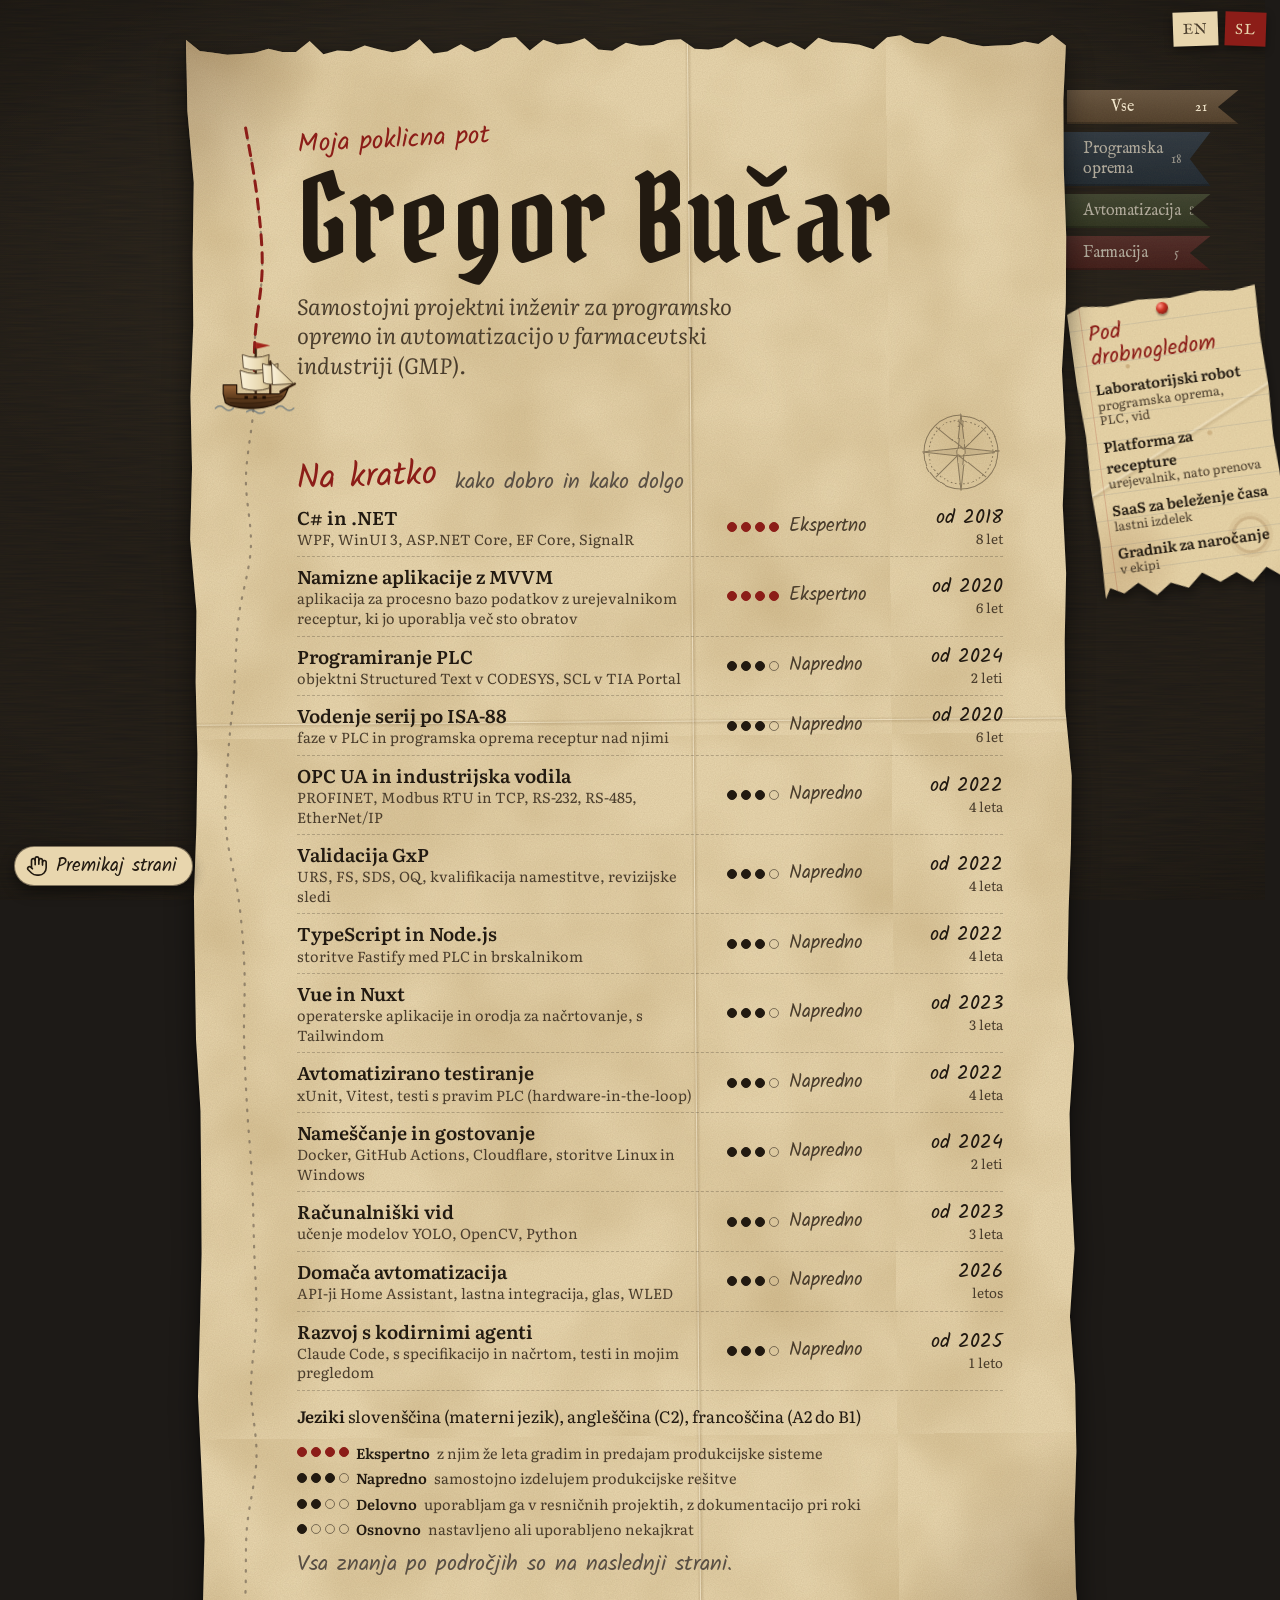
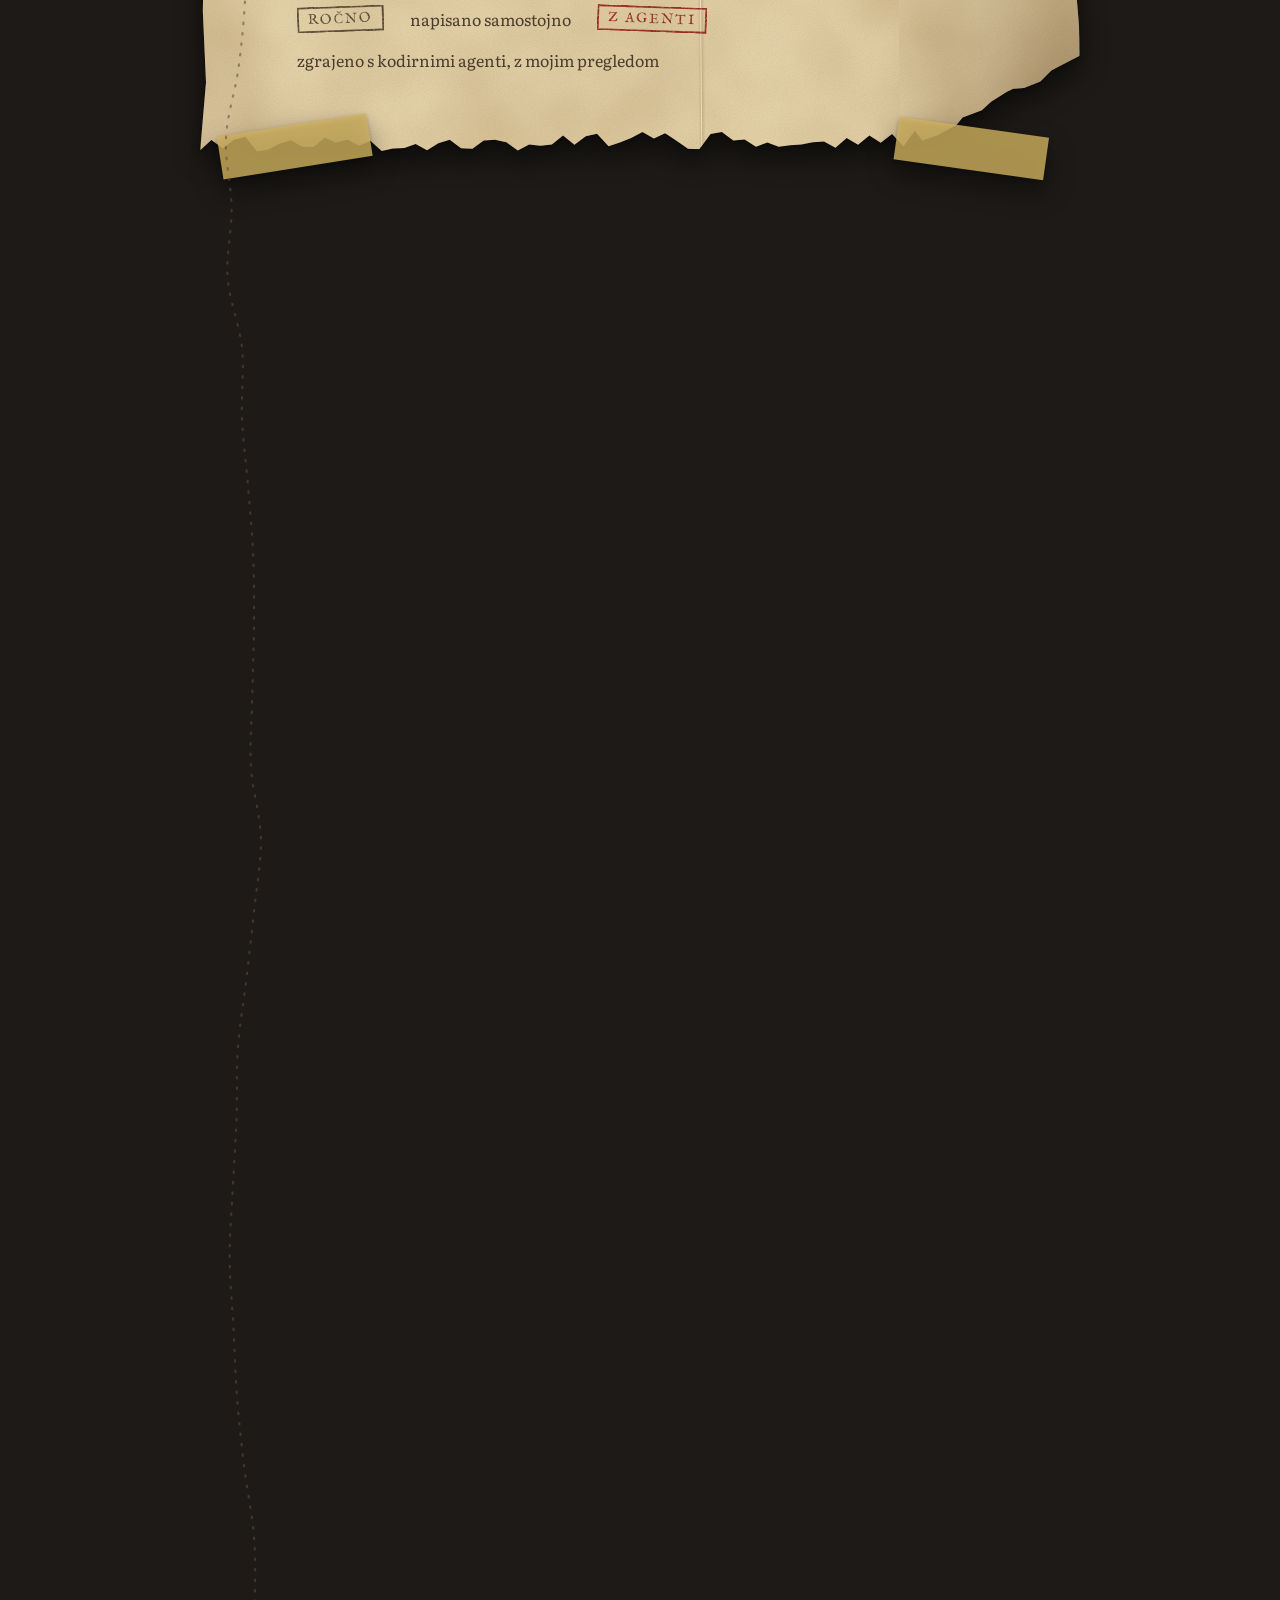
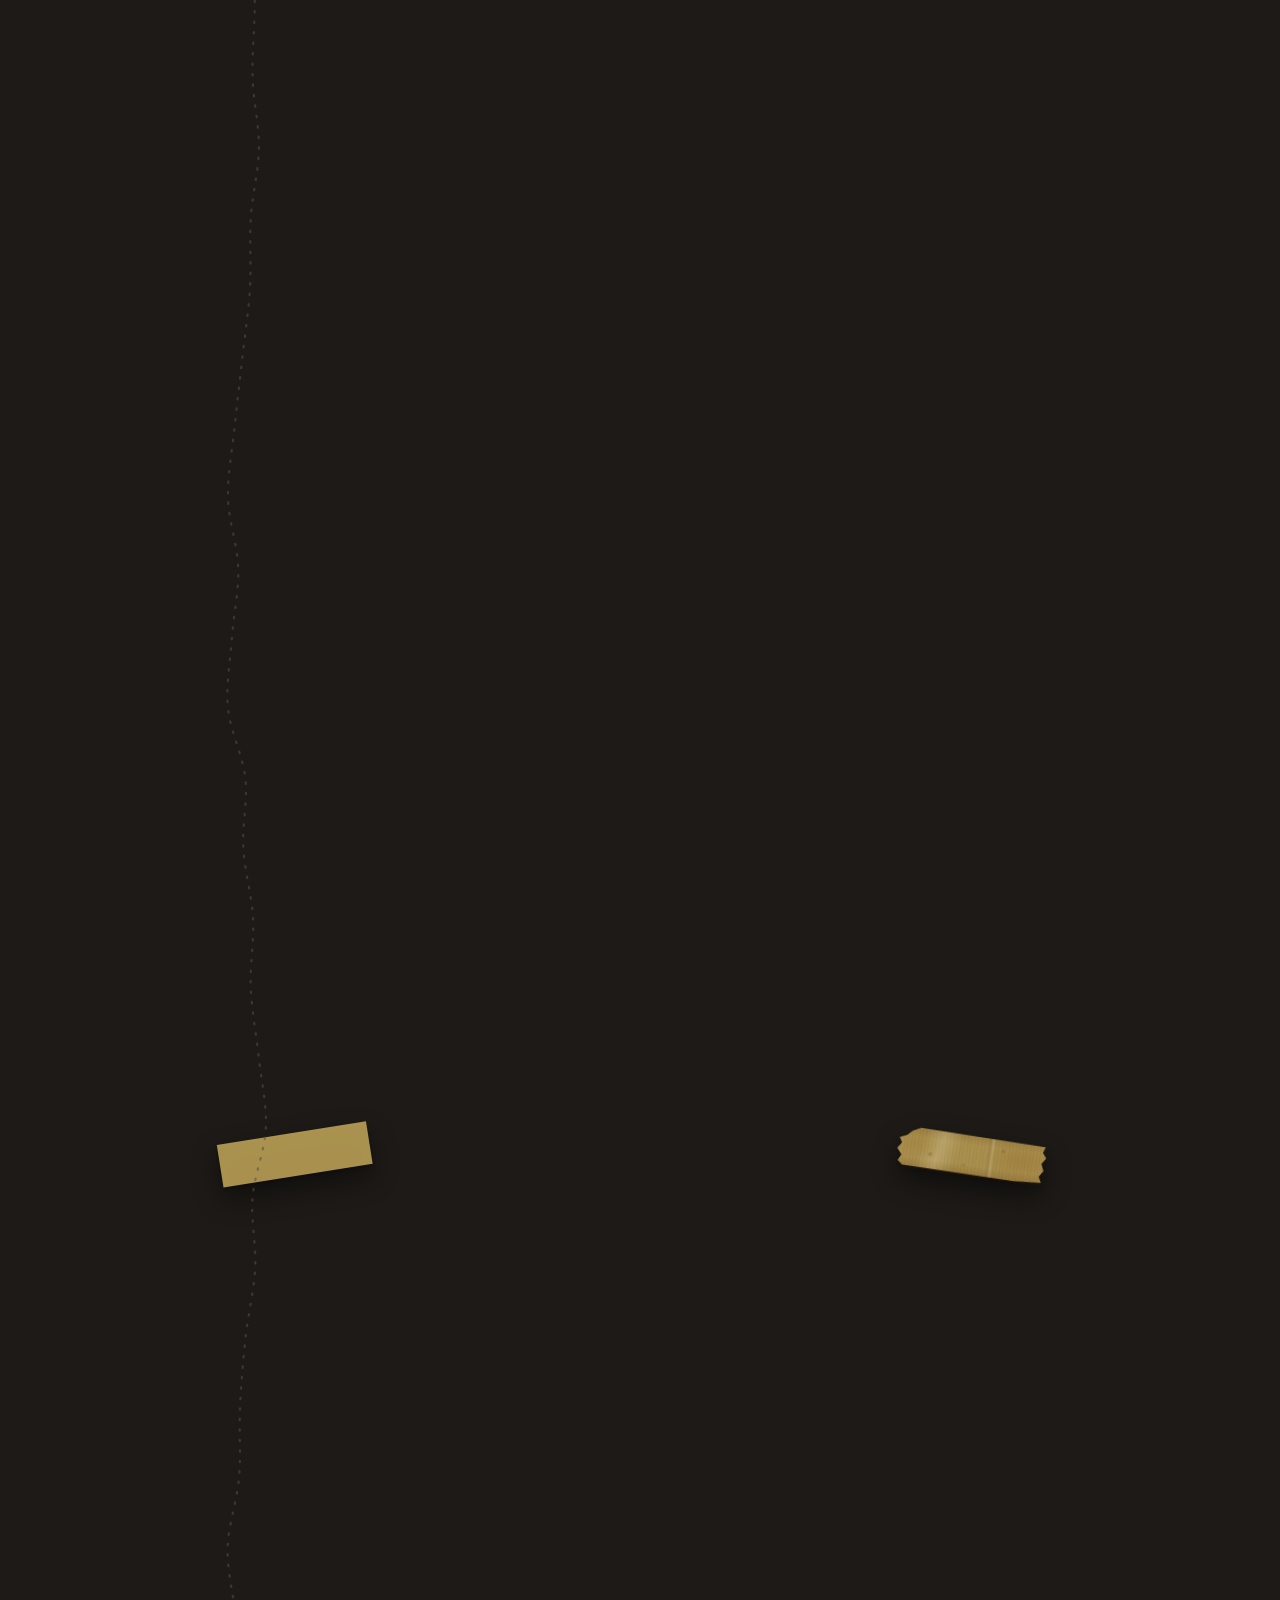
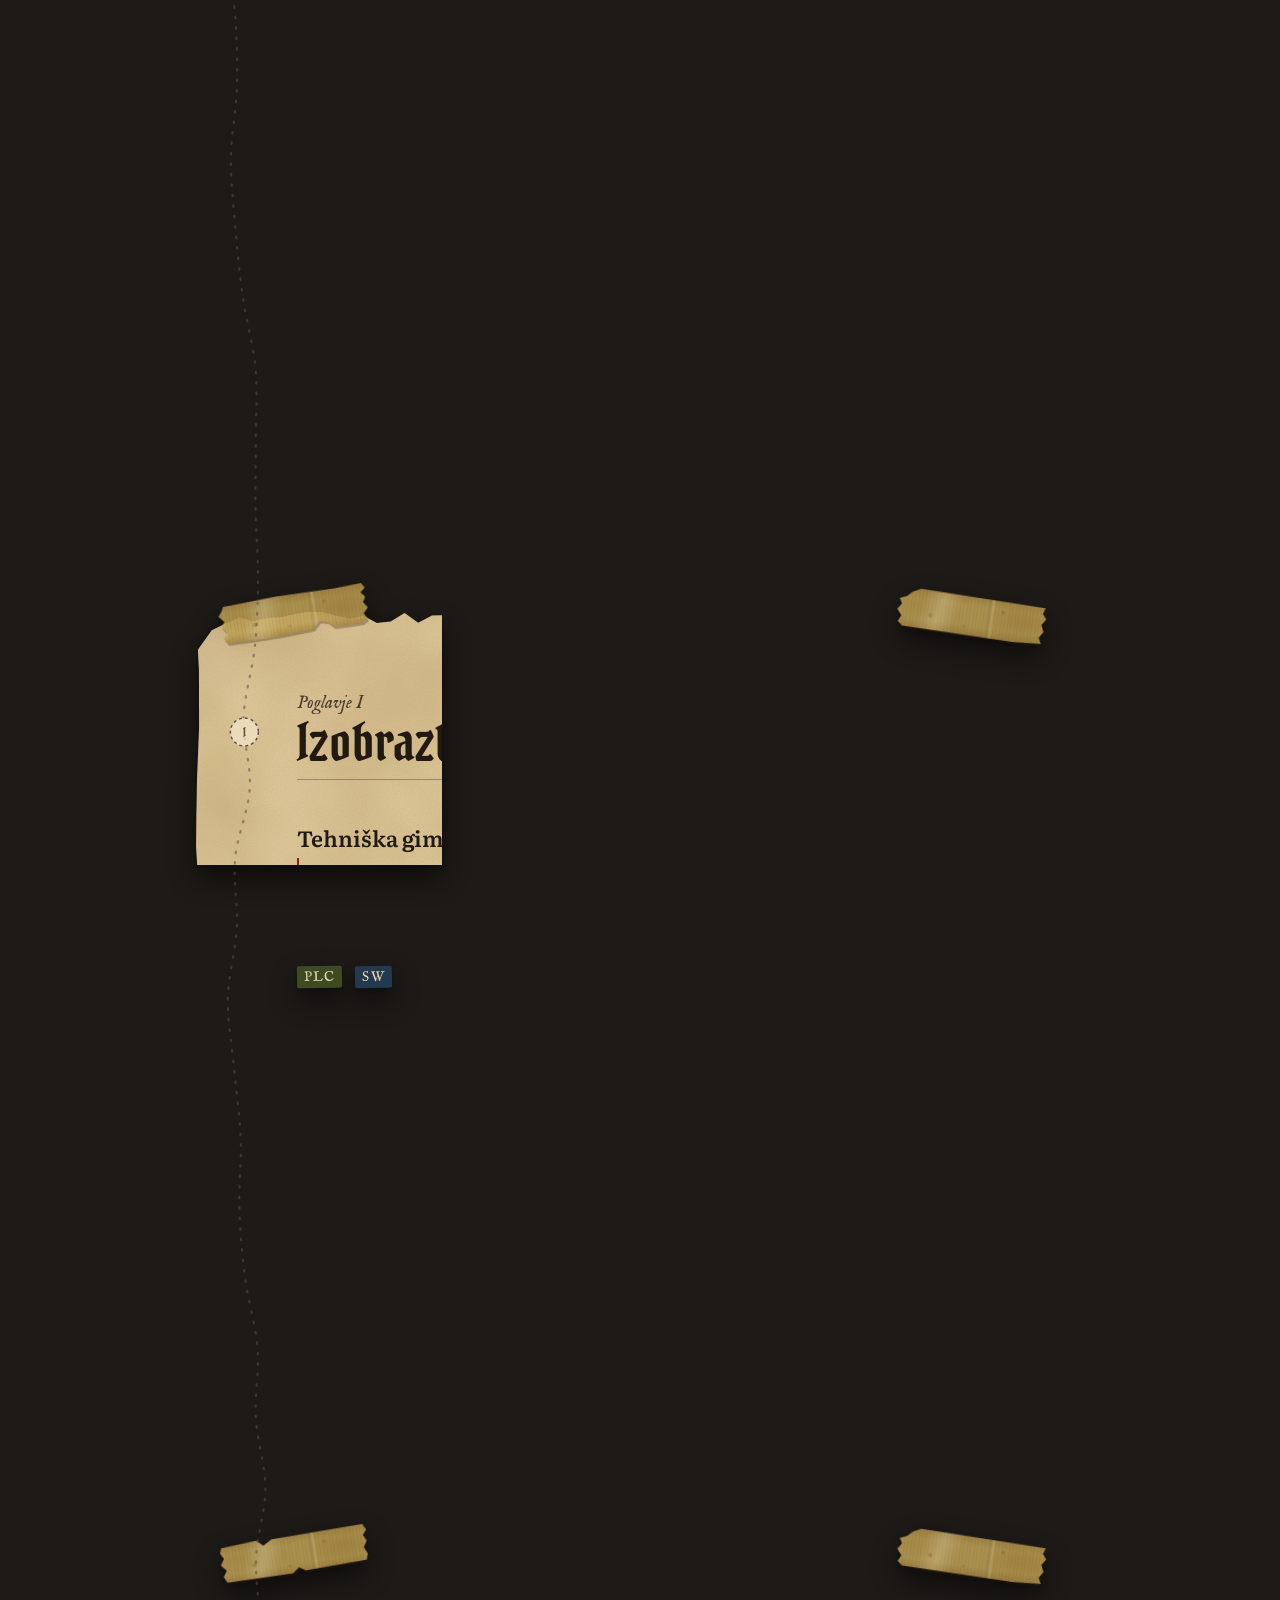
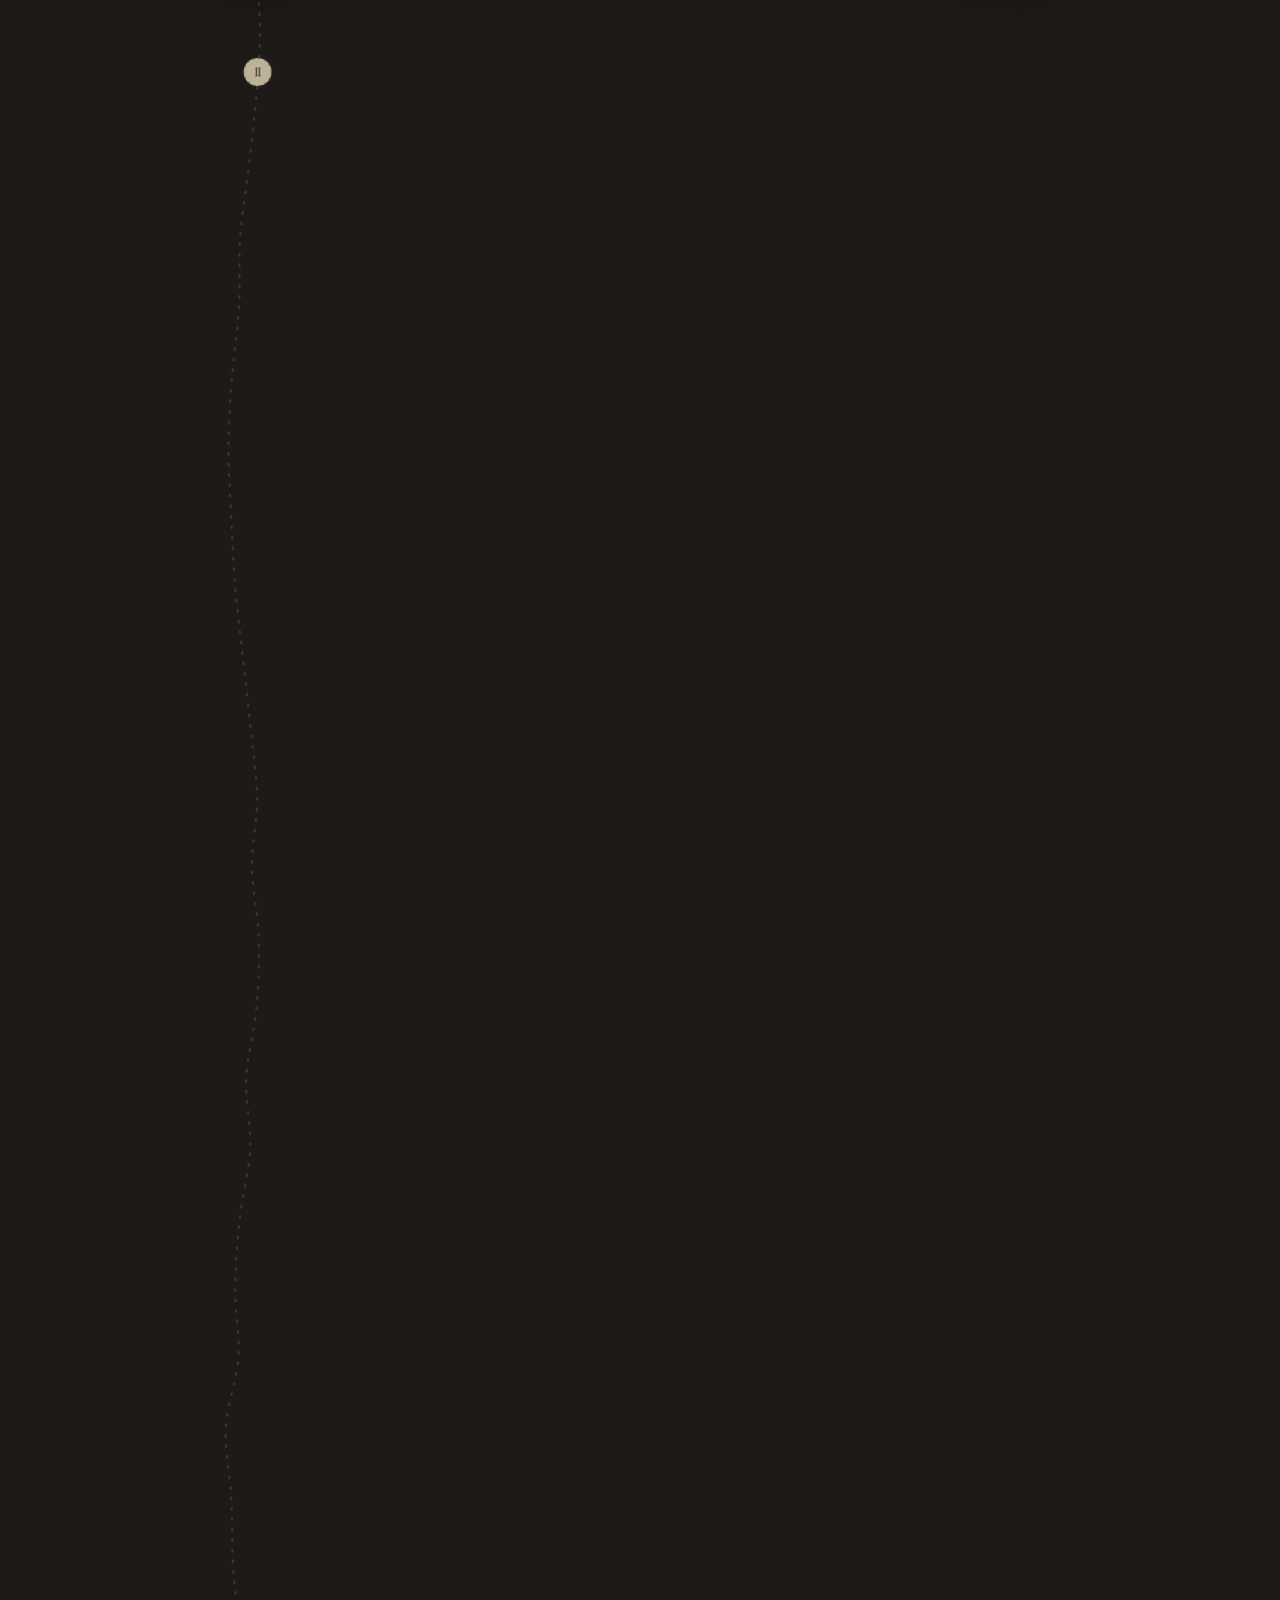
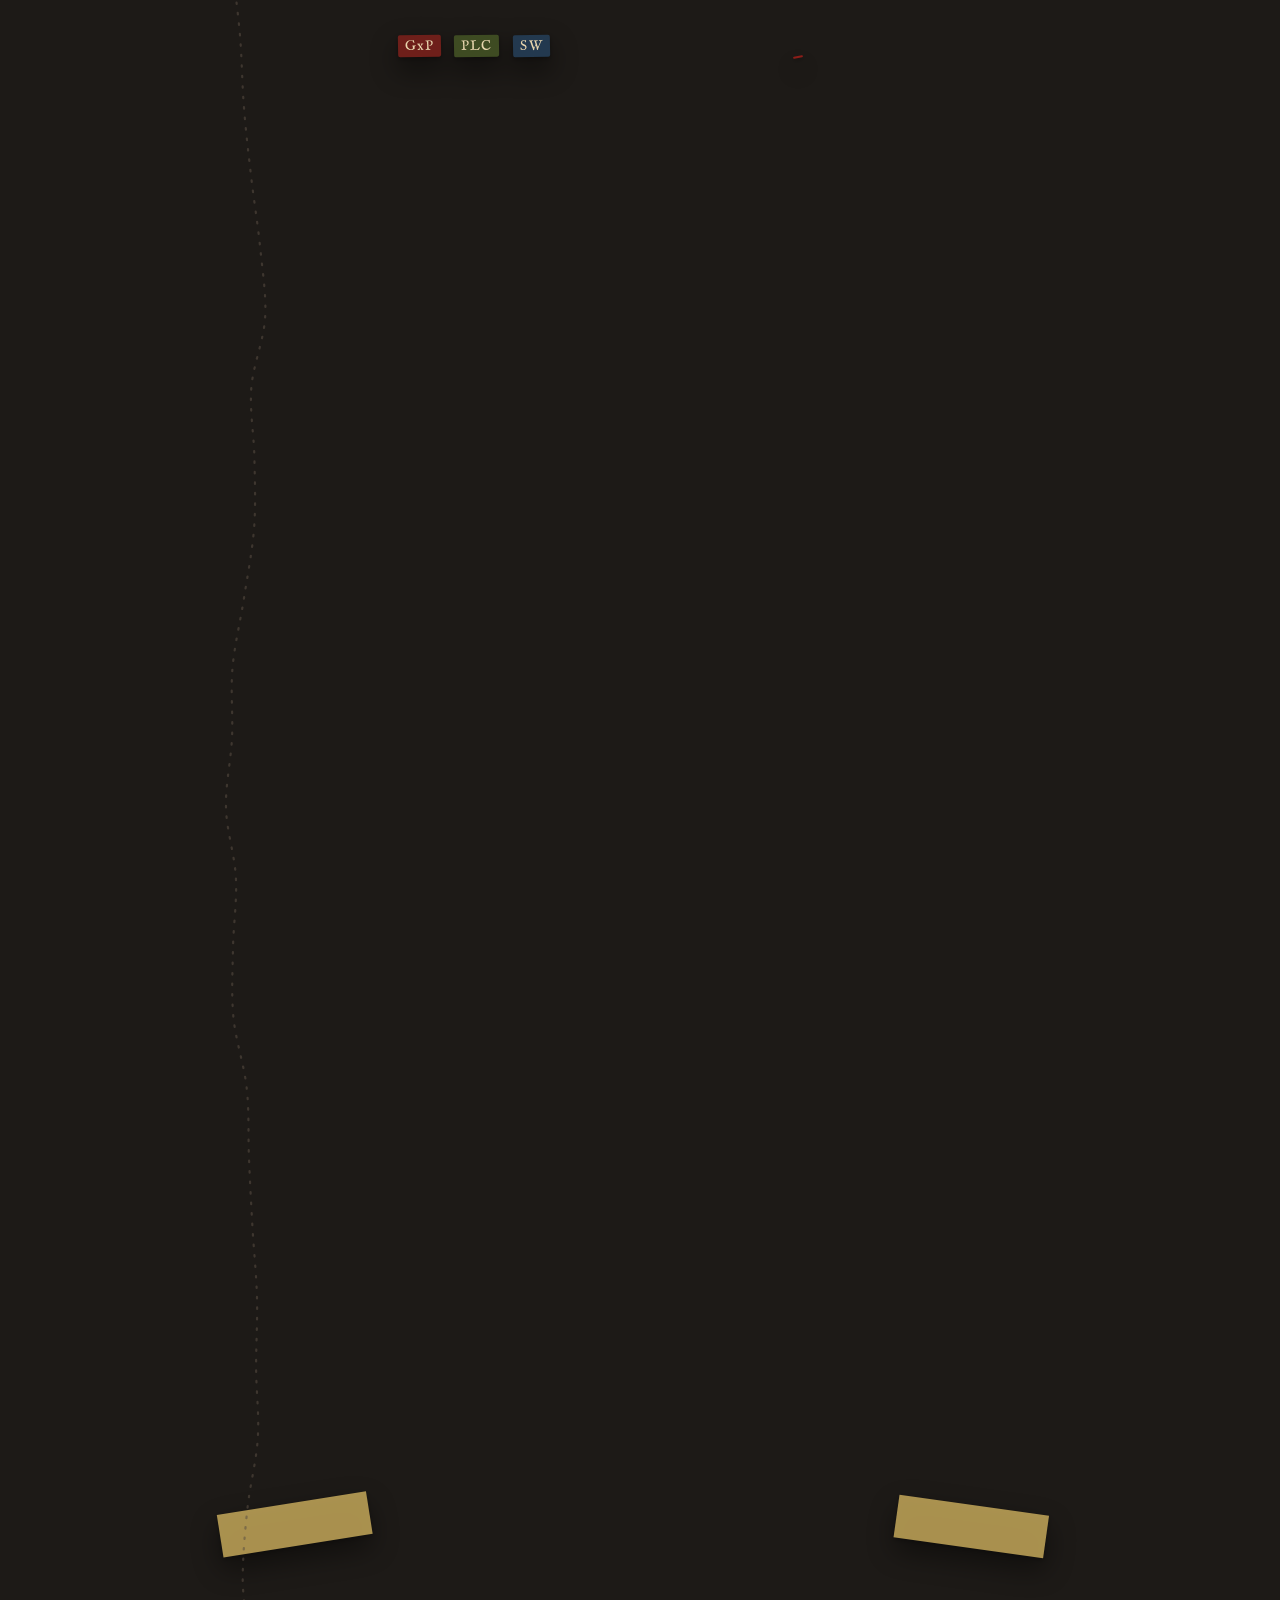
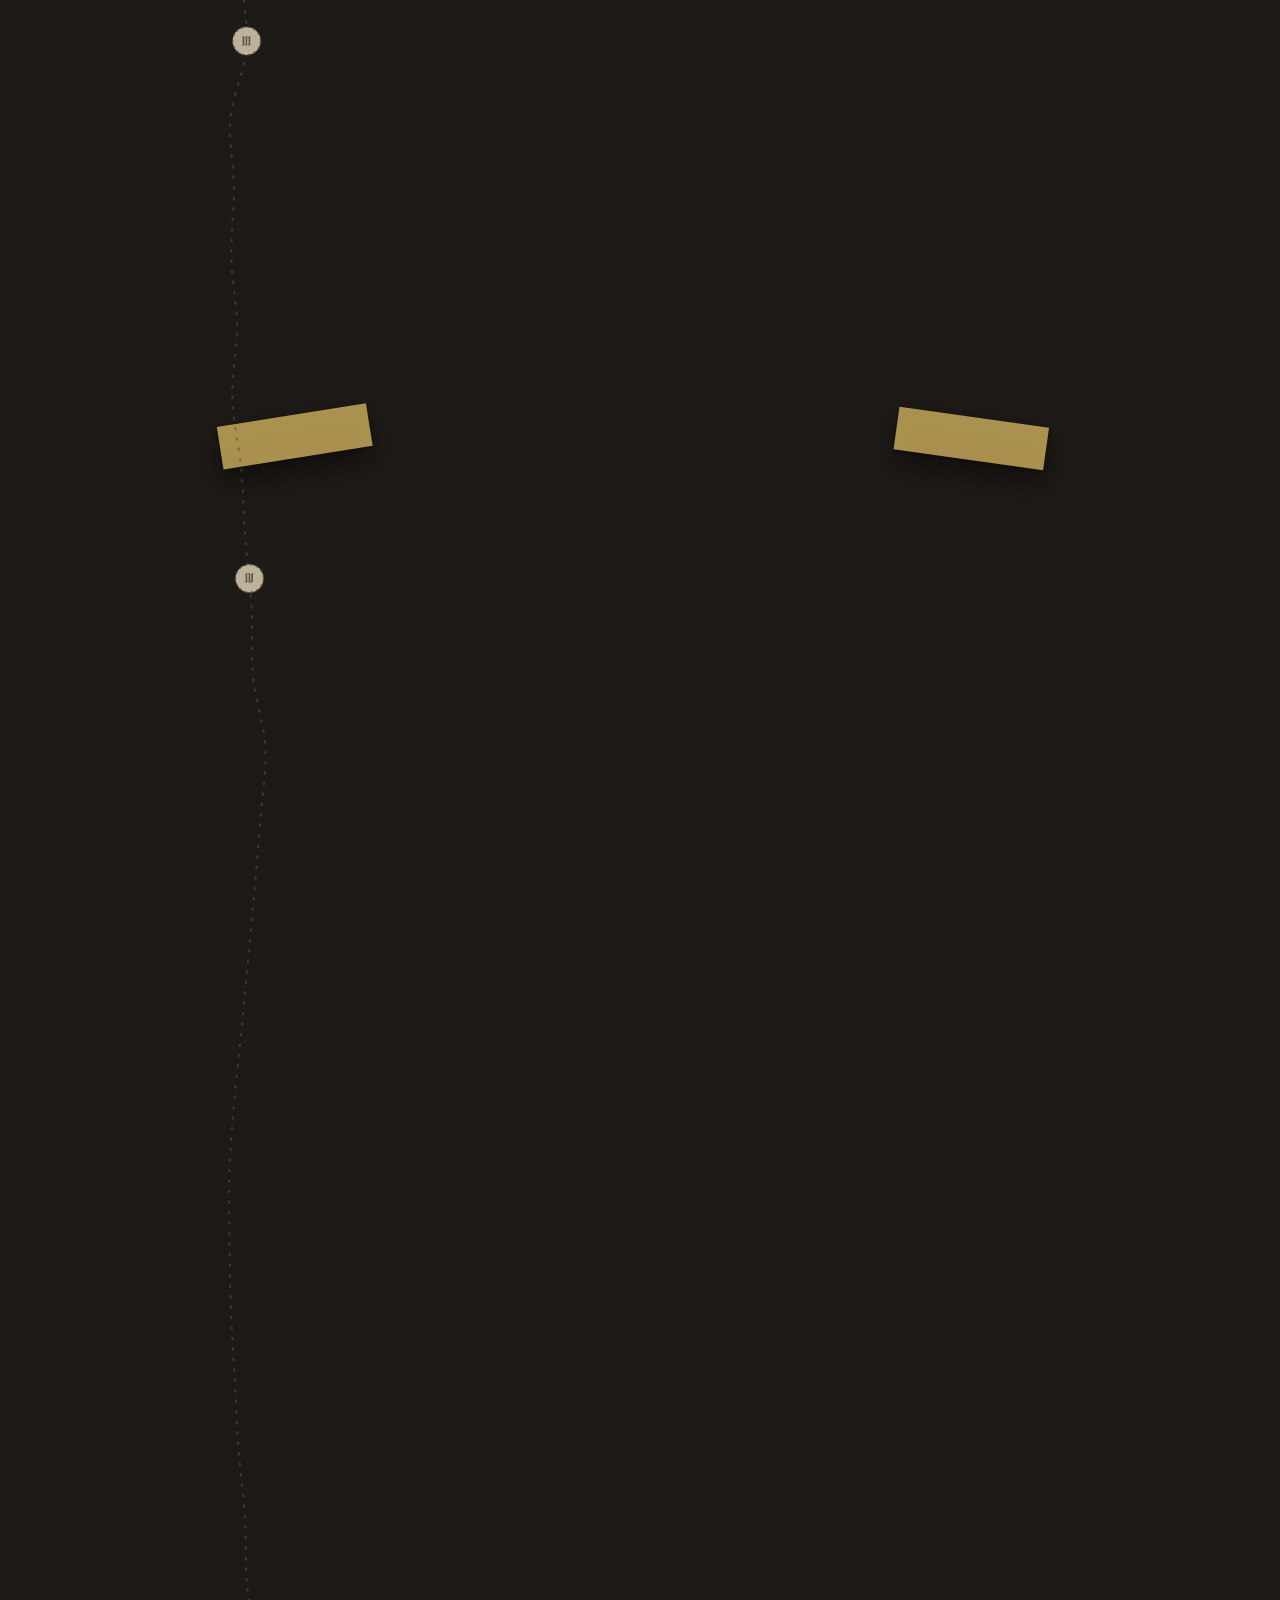
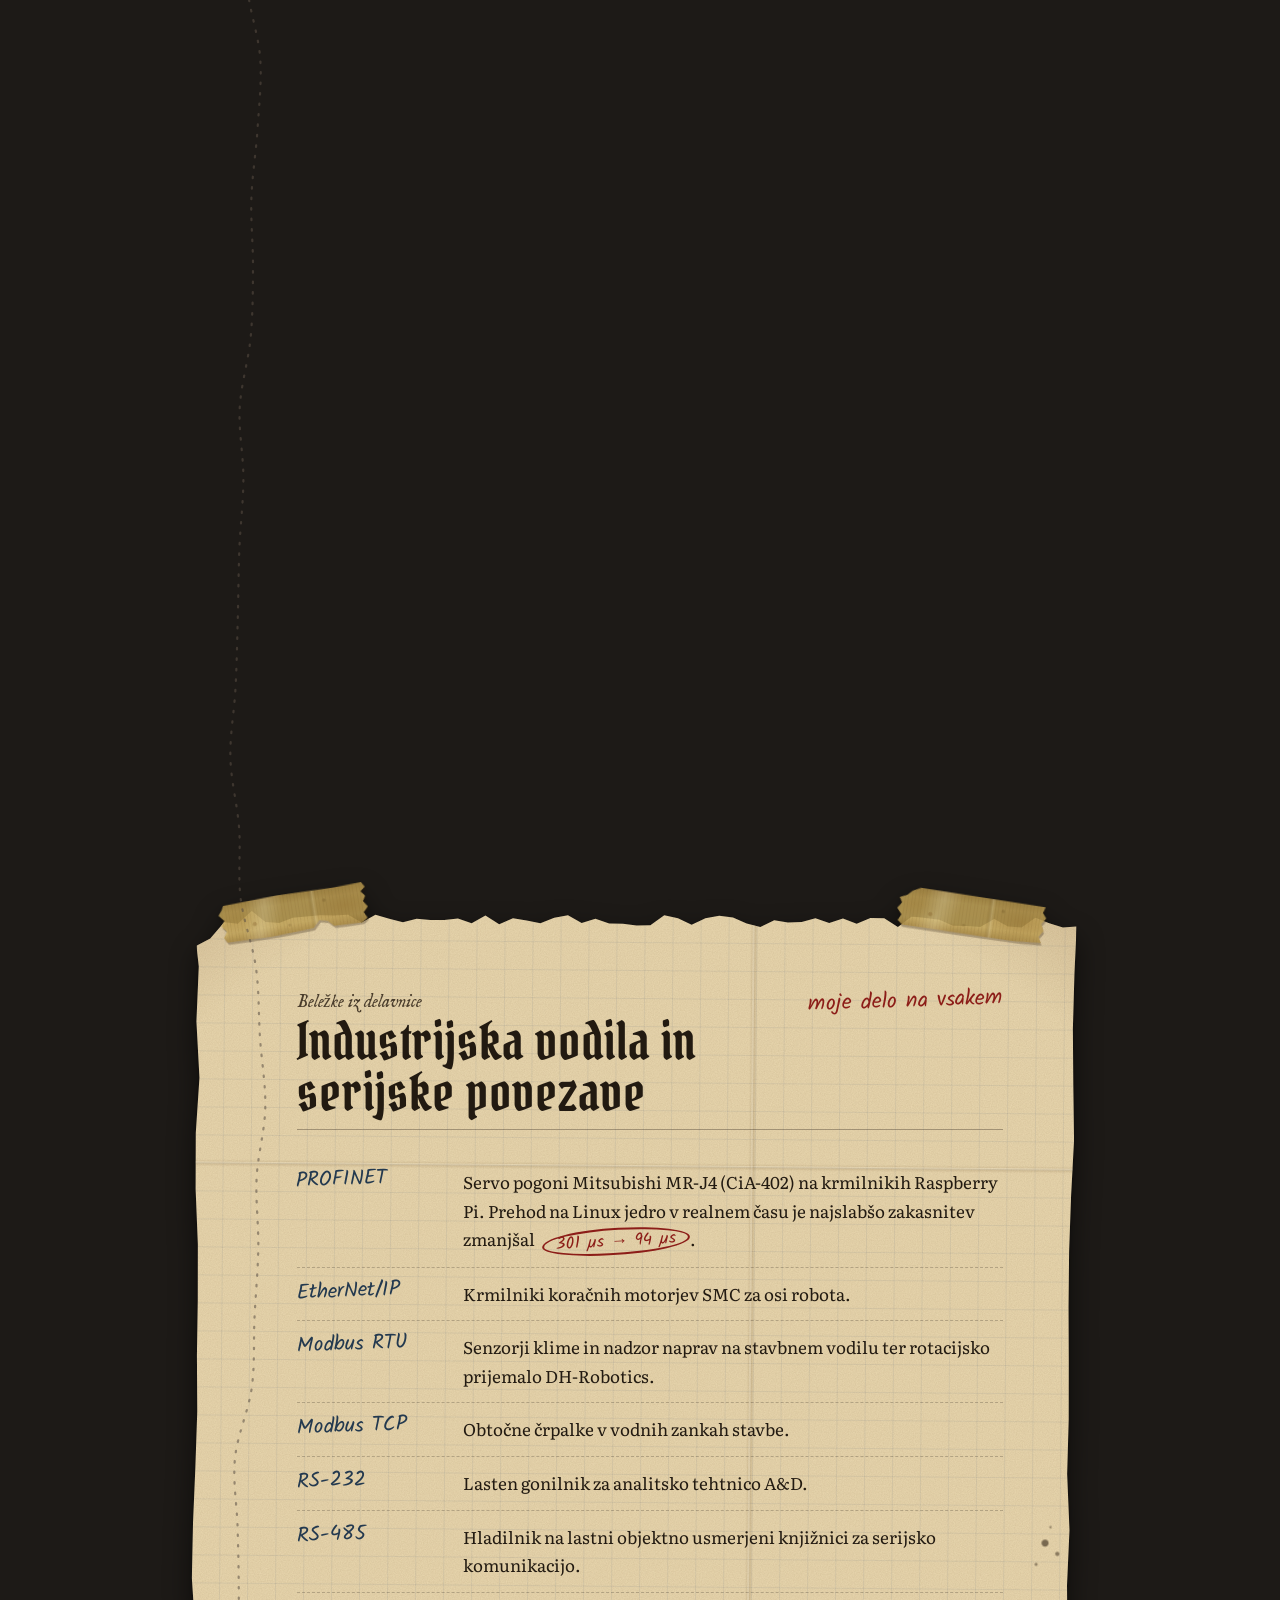
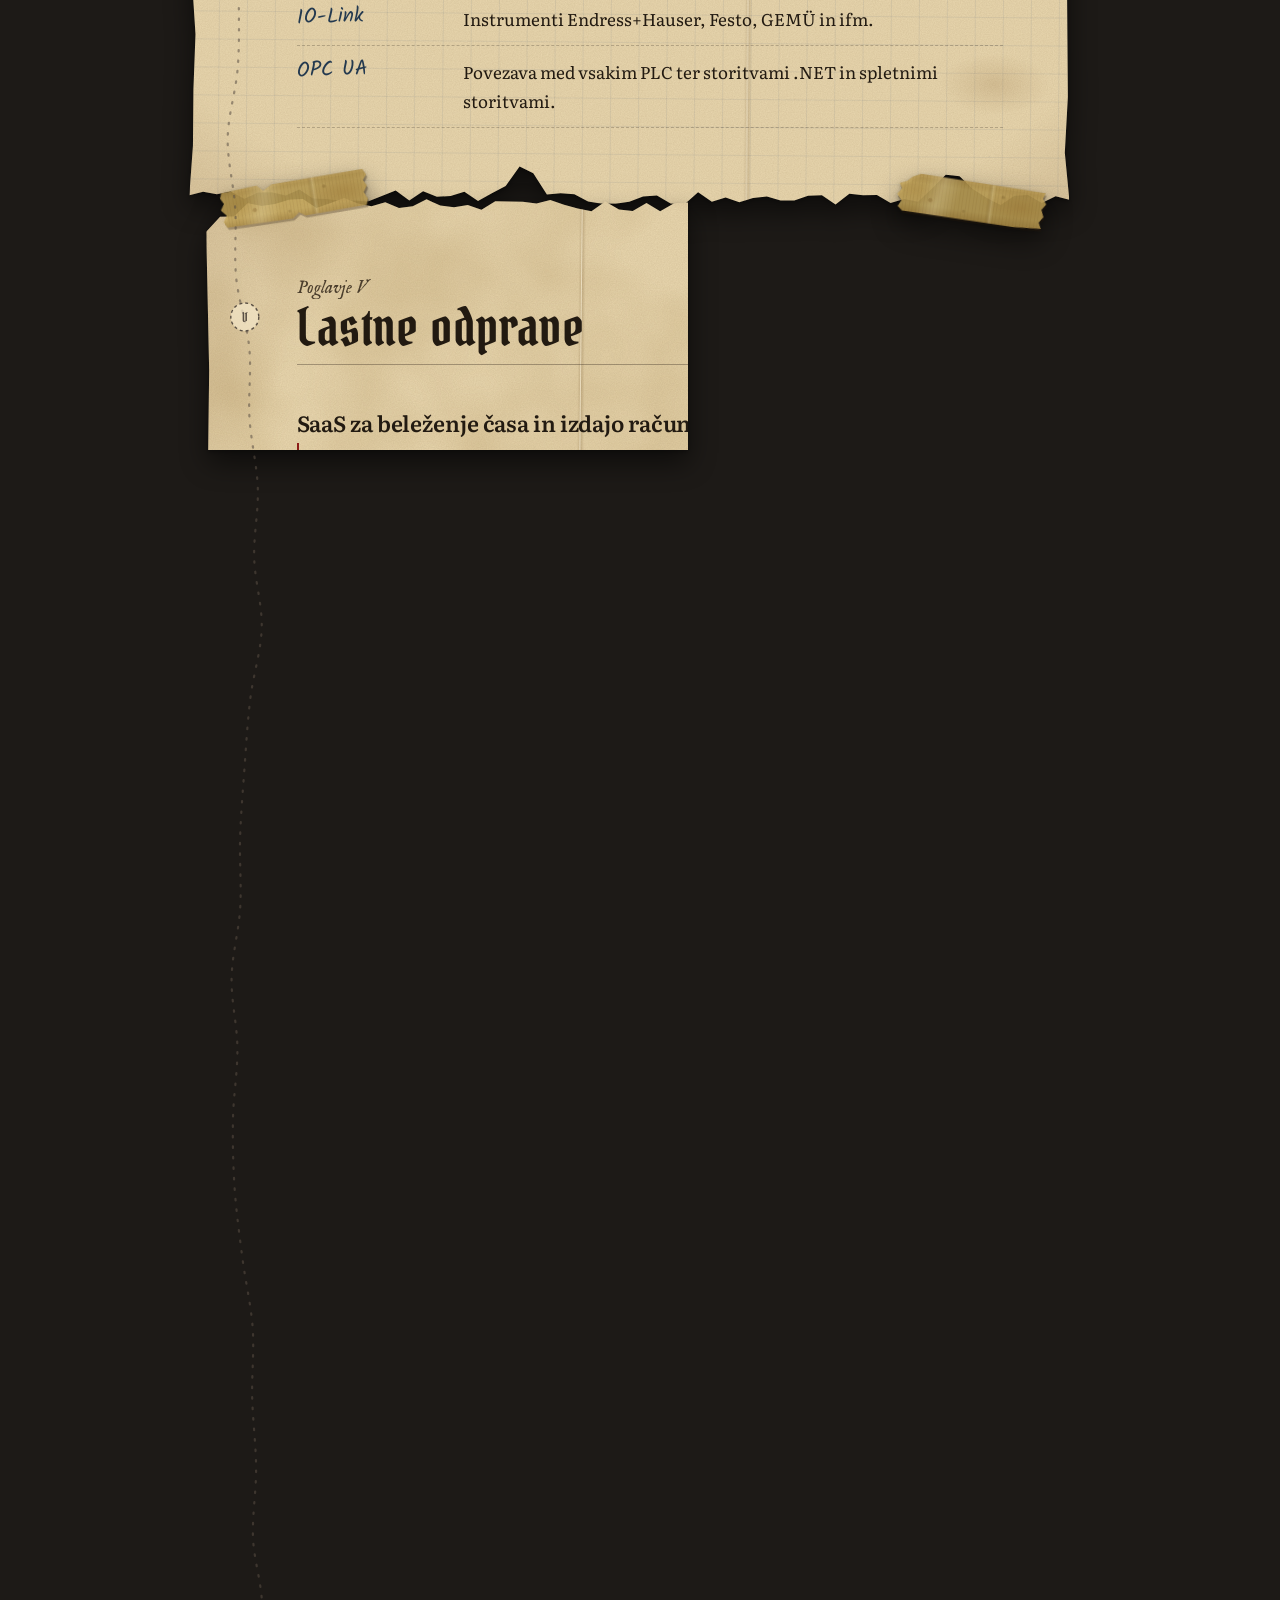
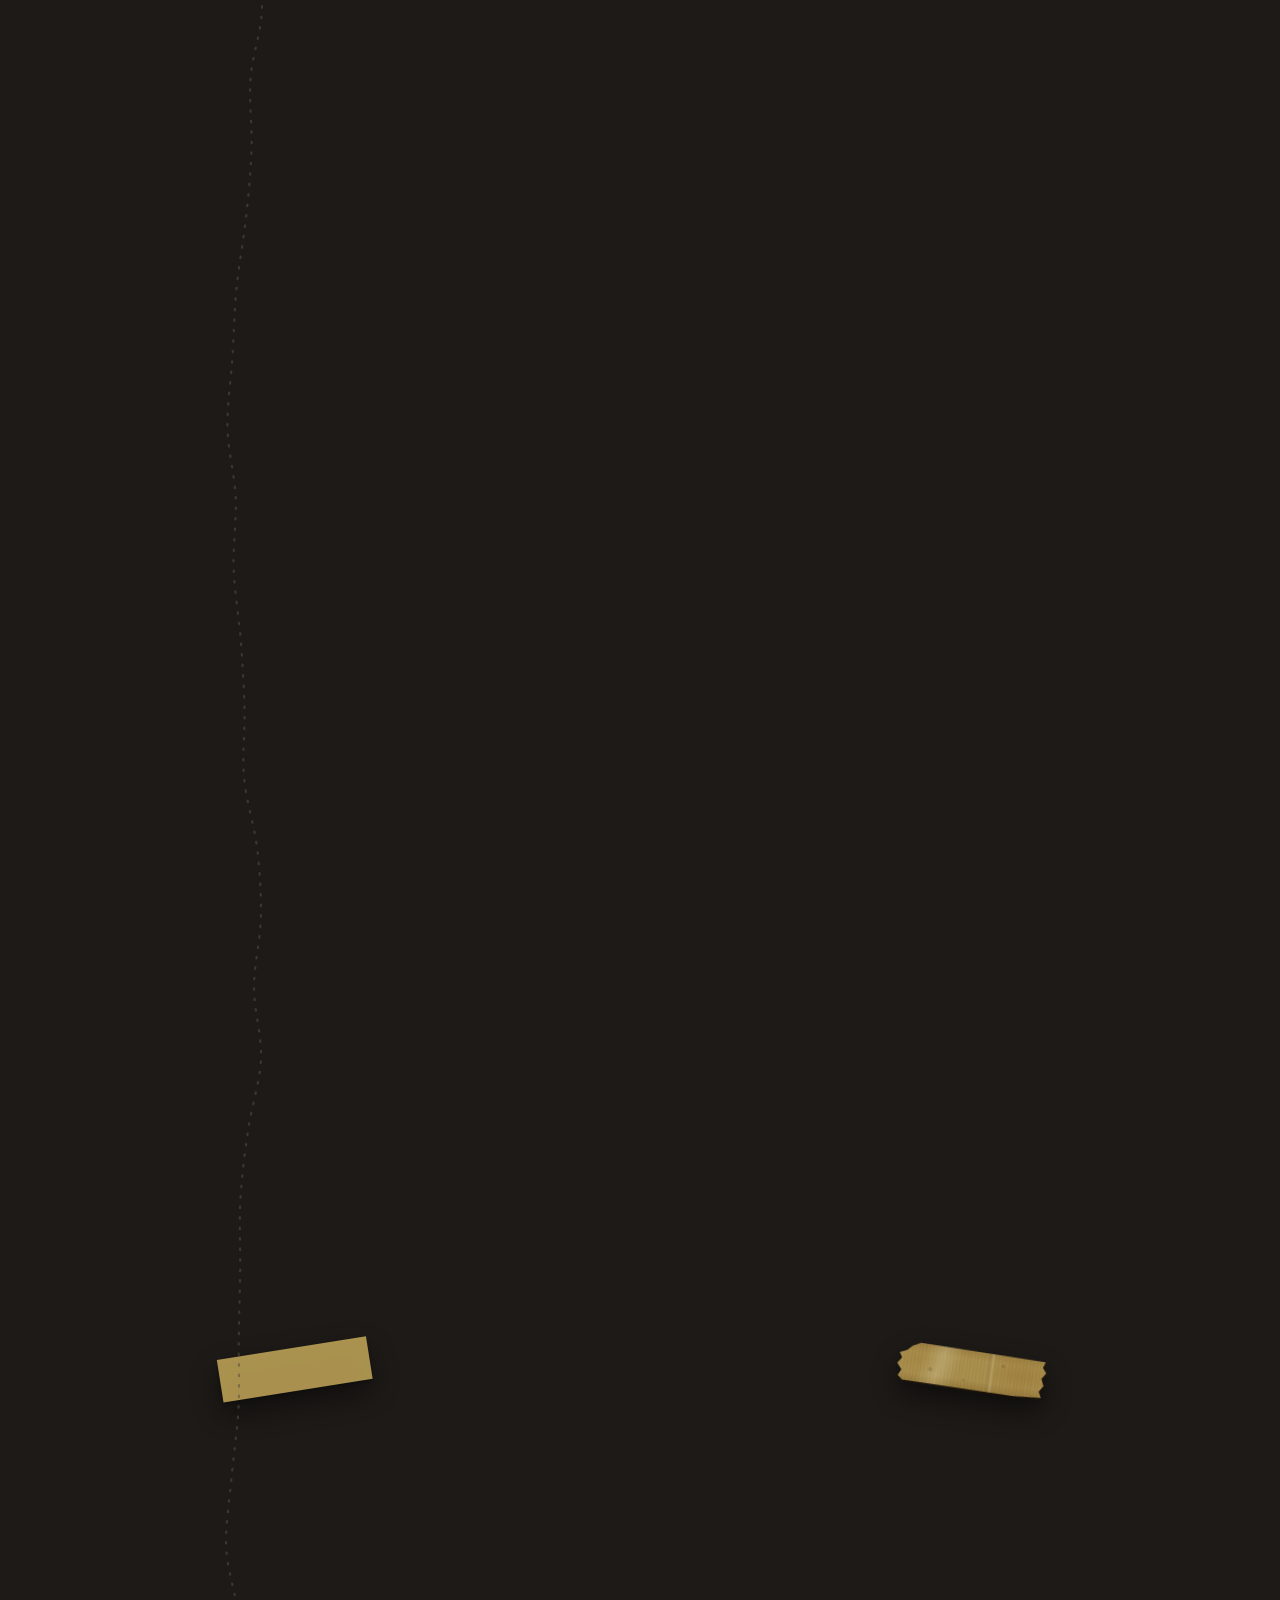
==== sl.html @ 275664f8 "Publish the portfolio journal in English and Slovenian" ====
<!DOCTYPE html>
<html lang="sl" data-theme="pirate" data-read="easy">
<head>
<meta charset="utf-8">
<meta name="viewport" content="width=device-width, initial-scale=1">
<title>Gregor Bučar, moja poklicna pot</title>
<link rel="preload" href="fonts/IMFellEnglishSC-400-latin.woff2" as="font" type="font/woff2" crossorigin>
<link rel="preload" href="fonts/Literata-400-latin.woff2" as="font" type="font/woff2" crossorigin>
<link rel="preload" href="fonts/Kalam-400-latin.woff2" as="font" type="font/woff2" crossorigin>
<link rel="preload" href="fonts/IMFellEnglish-400-latin.woff2" as="font" type="font/woff2" crossorigin>
<link rel="stylesheet" href="fonts/fonts.css">
<script>(function () { var sw = null; try { sw = sessionStorage.getItem('journal-switch'); } catch (e) {} if (sw) document.documentElement.classList.add('arriving'); else if (!matchMedia('(prefers-reduced-motion: reduce)').matches && (!location.hash || location.hash === '#home')) document.documentElement.classList.add('intro-on'); })();</script>
<style>
  /* ============ tokens ============ */
  :root {
    --noise: url("data:image/svg+xml,%3Csvg xmlns='http://www.w3.org/2000/svg' width='240' height='240'%3E%3Cfilter id='n'%3E%3CfeTurbulence type='fractalNoise' baseFrequency='.85' numOctaves='3' stitchTiles='stitch'/%3E%3CfeColorMatrix values='0 0 0 0 .32 0 0 0 0 .22 0 0 0 0 .10 0 0 0 .20 0'/%3E%3C/filter%3E%3Crect width='100%25' height='100%25' filter='url(%23n)'/%3E%3C/svg%3E");
    --blots: url("data:image/svg+xml,%3Csvg xmlns='http://www.w3.org/2000/svg' width='700' height='700'%3E%3Cfilter id='b'%3E%3CfeTurbulence type='fractalNoise' baseFrequency='.008' numOctaves='3' seed='7'/%3E%3CfeColorMatrix values='0 0 0 0 .40 0 0 0 0 .26 0 0 0 0 .09 0 0 0 .55 -.18'/%3E%3C/filter%3E%3Crect width='100%25' height='100%25' filter='url(%23b)'/%3E%3C/svg%3E");
    --blots-soft: url("data:image/svg+xml,%3Csvg xmlns='http://www.w3.org/2000/svg' width='700' height='700'%3E%3Cfilter id='b'%3E%3CfeTurbulence type='fractalNoise' baseFrequency='.008' numOctaves='3' seed='7'/%3E%3CfeColorMatrix values='0 0 0 0 .40 0 0 0 0 .26 0 0 0 0 .09 0 0 0 .28 -.10'/%3E%3C/filter%3E%3Crect width='100%25' height='100%25' filter='url(%23b)'/%3E%3C/svg%3E");
    --grain: url("data:image/svg+xml,%3Csvg xmlns='http://www.w3.org/2000/svg' width='300' height='300'%3E%3Cfilter id='g'%3E%3CfeTurbulence type='fractalNoise' baseFrequency='.02 .6' numOctaves='2' seed='3'/%3E%3CfeColorMatrix values='0 0 0 0 .05 0 0 0 0 .03 0 0 0 0 .01 0 0 0 .35 0'/%3E%3C/filter%3E%3Crect width='100%25' height='100%25' filter='url(%23g)'/%3E%3C/svg%3E");
    /* uneven rubber-stamp ink: mostly solid with worn spots */
    --grunge: url("data:image/svg+xml,%3Csvg xmlns='http://www.w3.org/2000/svg' width='150' height='150'%3E%3Cfilter id='s'%3E%3CfeTurbulence type='fractalNoise' baseFrequency='.55' numOctaves='2' seed='9'/%3E%3CfeColorMatrix values='0 0 0 0 0 0 0 0 0 0 0 0 0 0 0 -1.6 0 0 0 1.75'/%3E%3C/filter%3E%3Crect width='100%25' height='100%25' filter='url(%23s)'/%3E%3C/svg%3E");
    --tape-mask: url("data:image/svg+xml,%3Csvg xmlns='http://www.w3.org/2000/svg' viewBox='0 0 150 40' preserveAspectRatio='none'%3E%3Cpath d='M5,1 L145,0 L148,3 L145,6 L149,10 L145,13 L148,17 L144,20 L149,24 L145,27 L148,31 L145,34 L149,38 L146,40 L4,40 L1,37 L5,34 L0,30 L4,27 L1,23 L5,20 L0,16 L4,13 L1,9 L5,6 L1,3 Z'/%3E%3C/svg%3E");
    --ease-out: cubic-bezier(.16, 1, .3, 1);
    --ease-in: cubic-bezier(.5, 0, .75, 0);
    --scan: 45vh;
    --w: min(880px, calc(100vw - 32px));
  }
  /* Explorer: an expedition journal; sepia ink, red pencil for marks, blue ink for stamps */
  html[data-theme="explorer"] {
    --desk: #2B2018; --paper: #EAD8B2; --paper-2: #F1E4C5; --edge: rgba(110, 70, 25, .30);
    --ink: #2B2118; --ink-2: #57473A; --pencil: #6F675C; --red: #A3372A; --blue: #2C4A72;
    --leather: #5B3A22; --leather-2: #3C2615; --stitch: #C7A468;
    --f-title: 'IM Fell English SC', serif; --title-size: 1; --title-track: .01em;
    --f-body: 'EB Garamond', serif; --f-hand: 'Reenie Beanie', cursive; --f-head: 'IM Fell English', serif;
    --sw: #2C4A72; --plc: #4A5A2C; --gxp: #6B2D52; --all: #6A5641;
  }
  /* Pirate: a ship's log; darker sun-burnt parchment, blackletter titles, wax red */
  html[data-theme="pirate"] {
    --desk: #1D1A17; --paper: #DFC99B; --paper-2: #E8D6AE; --edge: rgba(90, 50, 15, .45);
    --ink: #1E1912; --ink-2: #4A3D2C; --pencil: #625A4E; --red: #8C1D18; --blue: #23394F;
    --leather: #3A2A1E; --leather-2: #20160F; --stitch: #B08D4A;
    --f-title: 'Pirata One', serif; --title-size: 1.12; --title-track: .02em;
    --f-body: 'EB Garamond', serif; --f-hand: 'Reenie Beanie', cursive; --f-head: 'IM Fell English', serif;
    --sw: #23394F; --plc: #3E4B22; --gxp: #6E1F1A; --all: #5A4630;
  }

  /* ============ desk + base ============ */
  * { box-sizing: border-box; }
  html, body { margin: 0; }
  /* the scrollbar's space is kept from the start, so the page never shifts when it appears after the intro */
  html { scrollbar-gutter: stable; scrollbar-color: rgba(201, 170, 120, .45) #241a13; }
  body {
    min-height: 100vh; color: var(--ink); font-family: var(--f-body); font-size: 19px; line-height: 1.55;
    background:
      radial-gradient(ellipse 80% 60% at 50% 30%, rgba(255, 220, 160, .07), transparent 70%),
      radial-gradient(ellipse 120% 100% at 50% 50%, transparent 50%, rgba(0, 0, 0, .55) 100%),
      var(--grain), var(--desk);
    background-attachment: fixed;
  }
  a { color: inherit; }
  :focus-visible { outline: 2px dashed var(--red); outline-offset: 3px; }
  ::selection { background: rgba(163, 55, 42, .22); }
  .vh { position: absolute; width: 1px; height: 1px; overflow: hidden; clip-path: inset(50%); white-space: nowrap; }
  .hand { font-family: var(--f-hand); font-weight: 400; line-height: 1.05; }

  /* ============ the journal column ============ */
  .journal { position: relative; width: var(--w); margin: 0 auto; padding: 40px 0 120px; perspective: 2200px; }
  .page { position: relative; display: none; transform-origin: left center; }
  .page.on { display: block; }
  .page.flip-out { animation: flip-out 260ms var(--ease-in) forwards; }
  .page.flip-in { animation: flip-in 420ms var(--ease-out); }
  /* the journal is very long, so it slides instead of turning: a 3D turn of the whole page is heavy to draw */
  .page.slide-out { animation: slide-out 200ms var(--ease-in) forwards; }
  .page.slide-in { animation: slide-in 340ms var(--ease-out); }
  @keyframes slide-out { to { transform: translateY(-12px); opacity: 0; } }
  @keyframes slide-in { from { transform: translateY(16px); opacity: 0; } }
  @keyframes flip-out { to { transform: rotateY(-75deg); opacity: 0; } }
  @keyframes flip-in { from { transform: rotateY(60deg); opacity: 0; } }

  /* each sheet is a torn page; the shadow sits on the wrapper because clip-path cuts shadows */
  .sheet-wrap { position: relative; margin: -4px 0; filter: drop-shadow(0 12px 14px rgba(0, 0, 0, .42)) drop-shadow(0 2px 2px rgba(0, 0, 0, .35)); }
  .sheet { position: relative; isolation: isolate; padding: 70px 70px 76px 104px; transform: rotate(var(--tilt, 0deg)); }
  /* the paper is its own layer behind the text: it can tilt and tear while the text stays straight and sharp */
  .paper {
    position: absolute; inset: 0; z-index: -1; pointer-events: none;
    background:
      radial-gradient(ellipse 115% 95% at 50% 50%, transparent 58%, var(--edge) 100%),
      var(--blots), var(--noise), var(--paper);
  }
  .sheet.light .paper { background: radial-gradient(ellipse 115% 95% at 50% 50%, transparent 58%, var(--edge) 100%), var(--blots), var(--noise), var(--paper-2); }
  html[data-read="easy"] .paper { transform: rotate(calc(var(--tilt, 0deg) * 1.6)); }
  /* a faint coffee ring on one page */
  .sheet.coffee .paper::after { content: ""; position: absolute; right: 9%; top: 7%; width: 120px; height: 120px; border-radius: 50%; box-shadow: inset 0 0 0 3px rgba(120, 72, 30, .16), inset 0 0 0 9px rgba(120, 72, 30, .05); transform: rotate(18deg) scale(1, .96); pointer-events: none; }
  /* old masking tape: yellowed, crepe-textured, grimy, darker at the edges, with chunks torn away */
  .tape { position: absolute; z-index: 3; width: 150px; height: 40px; pointer-events: none; --tape-mask: url("data:image/svg+xml,%3Csvg xmlns='http://www.w3.org/2000/svg' viewBox='0 0 150 40' preserveAspectRatio='none'%3E%3Cpath d='M6,2 L60,0 L118,1 L146,0 L149,5 L144,9 L148,14 L145,19 L149,25 L144,30 L147,36 L141,40 L113,39 L107,33 L99,31 L92,38 L50,40 L5,39 L2,34 L6,28 L1,22 L5,17 L0,11 L4,6 Z'/%3E%3C/svg%3E"); }
  .tape.tr, .tape.t3 { --tape-mask: url("data:image/svg+xml,%3Csvg xmlns='http://www.w3.org/2000/svg' viewBox='0 0 150 40' preserveAspectRatio='none'%3E%3Cpath d='M22,0 L148,2 L146,8 L150,13 L146,19 L149,26 L145,32 L148,38 L120,40 L8,39 L3,35 L6,29 L1,23 L5,17 L2,12 L9,9 L14,4 Z'/%3E%3C/svg%3E"); }
  .sheet-wrap:nth-child(even) .tape.tl { --tape-mask: url("data:image/svg+xml,%3Csvg xmlns='http://www.w3.org/2000/svg' viewBox='0 0 150 40' preserveAspectRatio='none'%3E%3Cpath d='M4,3 L40,1 L46,7 L55,2 L147,1 L150,7 L146,12 L149,18 L145,24 L148,31 L146,37 L84,38 L78,34 L71,39 L5,38 L2,32 L6,26 L1,20 L5,14 L2,8 Z'/%3E%3C/svg%3E"); }
  .tape::before, .tape::after { content: ""; position: absolute; inset: 0; -webkit-mask-image: var(--tape-mask); mask-image: var(--tape-mask); -webkit-mask-size: 100% 100%; mask-size: 100% 100%; }
  .tape::before { background: rgba(45, 28, 10, .30); transform: translate(1px, 2.5px); filter: blur(1.3px); }
  .tape::after {
    background:
      radial-gradient(circle at 23% 62%, rgba(110, 72, 20, .26) 0 1.6px, transparent 2.6px),
      radial-gradient(circle at 71% 30%, rgba(90, 60, 20, .22) 0 1.2px, transparent 2.2px),
      radial-gradient(circle at 46% 78%, rgba(90, 60, 20, .18) 0 1px, transparent 2px),
      radial-gradient(ellipse 38% 70% at 84% 50%, rgba(140, 92, 28, .26), transparent 72%),
      radial-gradient(ellipse 30% 60% at 12% 40%, rgba(150, 105, 35, .18), transparent 70%),
      linear-gradient(104deg, rgba(255, 255, 255, 0) 18%, rgba(255, 246, 215, .20) 30%, rgba(255, 255, 255, 0) 42%),
      linear-gradient(90deg, transparent 61%, rgba(80, 55, 20, .14) 62%, rgba(255, 245, 210, .18) 63.5%, transparent 65.5%),
      repeating-linear-gradient(90deg, rgba(110, 78, 28, .10) 0 1px, transparent 1px 3.5px),
      linear-gradient(rgba(110, 72, 18, .26), transparent 24%, transparent 76%, rgba(110, 72, 18, .30)),
      var(--noise),
      rgba(208, 178, 96, .80);
  }
  .tape.tl, .tape.t2 { top: -21px; left: 3%; transform: rotate(-9deg); }
  .tape.tr, .tape.t3 { top: -19px; right: 3%; transform: rotate(8deg); }
  .tape.t1 { top: -21px; left: 44%; transform: rotate(-3deg); }
  /* the title page: folded once each way, darker near the torn corner */
  .title-wrap .paper::before {
    content: ""; position: absolute; inset: 0; pointer-events: none;
    background:
      linear-gradient(90deg, transparent calc(57% - 3px), rgba(90, 60, 20, .10) calc(57% - 1px), rgba(255, 250, 235, .38) 57%, rgba(90, 60, 20, .16) calc(57% + 1px), transparent calc(57% + 4px)),
      linear-gradient(transparent calc(40% - 3px), rgba(90, 60, 20, .09) calc(40% - 1px), rgba(255, 250, 235, .34) 40%, rgba(90, 60, 20, .14) calc(40% + 1px), transparent calc(40% + 4px)),
      radial-gradient(ellipse 34% 26% at 100% 100%, rgba(70, 40, 10, .38), transparent 70%),
      radial-gradient(ellipse 22% 16% at 0 0, rgba(70, 40, 10, .26), transparent 70%);
  }

  /* ============ intro: the taped pages are folded into a stack and dropped; they fall open like a fanfold calendar ============ */
  html.intro-on #home:not(.dropping) { visibility: hidden; }
  html.intro-on .trail, html.intro-on .ribbons { opacity: 0; }
  .trail, .ribbons { transition: opacity 700ms ease; }
  #home.dropping { transform-origin: 0 0; }
  /* the journal itself, built around the title page while the intro plays */
  .bk { position: absolute; pointer-events: none; }
  .bk-back { border-radius: 5px 12px 12px 5px; background: radial-gradient(ellipse 90% 70% at 40% 35%, rgba(255, 210, 150, .10), transparent 70%), var(--noise), linear-gradient(115deg, var(--leather), var(--leather-2)); box-shadow: 0 40px 70px rgba(0, 0, 0, .6), 0 6px 14px rgba(0, 0, 0, .45); }
  .bk-block { background: var(--noise), var(--paper); box-shadow: 1px 1px 0 #d9c89f, 2px 2px 0 #c9b487, 3px 3px 0 #e1d1aa, 4px 4px 0 #c3ad7d, 5px 5px 0 #dccba2, 6px 6px 0 #bea777, 7px 7px 0 #d6c497; }
  .bk-cover { transform-origin: 0 50%; transform-style: preserve-3d; }
  .bk-front, .bk-inside { position: absolute; inset: 0; border-radius: 3px 12px 12px 3px; -webkit-backface-visibility: hidden; backface-visibility: hidden; }
  .bk-front { display: grid; align-content: center; justify-items: center; padding-right: 70px; background: radial-gradient(ellipse 90% 70% at 40% 35%, rgba(255, 210, 150, .12), transparent 70%), var(--noise), linear-gradient(115deg, var(--leather), var(--leather-2)); box-shadow: inset 0 0 0 12px rgba(0, 0, 0, .12), inset 0 0 80px rgba(0, 0, 0, .55); }
  .bk-front::before { content: ""; position: absolute; inset: 26px; border: 3px dashed var(--stitch); border-radius: 4px 10px 10px 4px; opacity: .7; }
  .bk-front::after { content: ""; position: absolute; top: 0; bottom: 0; right: 70px; width: 22px; background: linear-gradient(90deg, #1a120c, #3a2a1c 40%, #1a120c); box-shadow: 0 0 10px rgba(0, 0, 0, .6); }
  .bk-front b { max-width: 100%; padding: 0 56px; text-align: center; line-height: 1.02; font-family: var(--f-title); font-weight: 400; font-size: calc(110px * var(--title-size)); letter-spacing: .05em; color: #D9BE86; text-shadow: 0 2px 0 rgba(255, 230, 180, .25), 0 -2px 2px rgba(0, 0, 0, .7); }
  .bk-front small { margin-top: 18px; font-family: var(--f-head); font-style: italic; font-size: 34px; color: rgba(217, 190, 134, .8); }
  .bk-inside { transform: rotateY(180deg); background: radial-gradient(ellipse 120% 100% at 50% 50%, transparent 55%, rgba(60, 35, 10, .38) 100%), var(--blots), var(--noise), #B8925E; box-shadow: inset -30px 0 40px rgba(0, 0, 0, .35); }
  /* a pasted label inside the cover, in your handwriting */
  .found { position: absolute; left: 14%; right: 16%; top: 30%; padding: 34px 40px 30px; transform: rotate(-2.5deg); background: repeating-linear-gradient(transparent 0 56px, rgba(44, 74, 114, .22) 56px 58px), var(--noise), #EFE3C4; box-shadow: 0 6px 14px rgba(0, 0, 0, .3); text-align: center; color: var(--ink); }
  .found span { display: block; font-family: var(--f-head); font-style: italic; font-size: 34px; color: var(--ink-2); }
  .found b { display: block; margin: 6px 0 2px; font-family: var(--f-hand); font-weight: 400; font-size: 96px; line-height: 1; color: var(--blue); transform: rotate(-2deg); }
  .found em { display: block; margin-top: 8px; font-family: var(--f-hand); font-style: normal; font-size: 58px; color: var(--blue); }
  #home.dropping > .sheet-wrap { transform-origin: 50% 0; will-change: transform; }
  /* during the opening shot every page shadow is redrawn each frame, so only the pages in view keep one, and a lighter one */
  html.intro-on #home > .sheet-wrap { filter: drop-shadow(0 10px 10px rgba(0, 0, 0, .45)); }
  html.intro-on #home > .sheet-wrap ~ .sheet-wrap ~ .sheet-wrap ~ .sheet-wrap ~ .sheet-wrap { filter: none; visibility: hidden; }
  .trail:not(.ready) { visibility: hidden; }
  /* while the taped pages swing, each one gets its own layer so its shadow isn't redrawn every frame */
  .page.swinging > .sheet-wrap { will-change: translate, rotate; }
  .intro-skip { position: fixed; left: 0; right: 0; bottom: 18px; z-index: 41; text-align: center; color: rgba(230, 210, 170, .55); font-style: italic; font-size: 15px; pointer-events: none; transition: opacity 400ms ease; }

  /* ============ title page ============ */
  .title-page { min-height: 86vh; display: flex; flex-direction: column; justify-content: flex-end; }
  .label { display: inline-block; transform: rotate(-3deg); margin-bottom: 12px; color: var(--red); font-family: var(--f-hand); font-size: 34px; }
  .name { margin: 0; font-family: var(--f-title); font-weight: 400; font-size: calc(clamp(54px, 9vw, 108px) * var(--title-size)); line-height: .95; letter-spacing: var(--title-track); color: var(--ink); }
  .role { margin: 14px 0 0; max-width: 34ch; font-family: var(--f-head); font-style: italic; font-size: 25px; line-height: 1.35; color: var(--ink-2); }
  .about { max-width: 58ch; margin: 26px 0 0; }
  .legend { display: flex; flex-wrap: wrap; gap: 14px 26px; align-items: center; margin-top: 30px; font-size: 16px; color: var(--ink-2); }
  .where { margin: 10px 0 0; transform: rotate(-1deg); transform-origin: left; color: var(--pencil); font-size: 26px; }
  .compass { position: absolute; right: 70px; bottom: 90px; width: 150px; height: 150px; opacity: .55; color: var(--ink-2); }

  /* stamps: rubber-stamp ink, slightly uneven */
  .stamp { display: inline-block; padding: 1px 9px 0; border: 2px solid currentColor; outline: 1px solid currentColor; outline-offset: 2px; transform: rotate(var(--r, -2deg)); font-family: var(--f-head); font-size: 14px; letter-spacing: .14em; text-transform: uppercase; line-height: 1.5; opacity: .9; -webkit-mask-image: var(--grunge); mask-image: var(--grunge); -webkit-mask-size: 150px 150px; mask-size: 150px 150px; }
  .stamp.byhand { color: var(--ink-2); }
  .stamp.agents { color: var(--red); --r: 2deg; }
  .stamp.checked { color: var(--ink-2); --r: -1deg; }
  .tag { display: inline-block; padding: 0 7px; border-radius: 2px; color: var(--paper-2); font-family: var(--f-head); font-size: 14px; letter-spacing: .06em; line-height: 1.6; transform: rotate(-1deg); }
  .tag.sw { background: var(--sw); } .tag.plc { background: var(--plc); } .tag.gxp { background: var(--gxp); }

  /* ============ map trail down the margin ============ */
  .trail { position: absolute; left: 0; top: 0; width: 90px; z-index: 4; overflow: visible; pointer-events: none; }
  .trail .base { fill: none; stroke: var(--pencil); stroke-width: 2.2; stroke-dasharray: 1.5 9; stroke-linecap: round; opacity: .55; }
  .trail .done { fill: none; stroke: var(--red); stroke-width: 3; stroke-dasharray: 10 8; stroke-linecap: round; }
  /* checkpoints: a pencilled ring until you reach the chapter, then a wax seal stamps down */
  .trail .ghost circle { fill: rgba(241, 228, 197, .75); stroke: var(--pencil); stroke-width: 1.4; stroke-dasharray: 3 3; }
  .trail .ghost text { font-family: var(--f-title); font-size: 13px; fill: var(--pencil); text-anchor: middle; dominant-baseline: central; }
  .trail .ghost { transition: opacity 200ms ease; }
  .trail .seal { opacity: 0; transform: scale(1.8) rotate(-20deg); transform-box: fill-box; transform-origin: center; transition: transform 420ms cubic-bezier(.3, 1.7, .5, 1), opacity 140ms ease; }
  .trail .mark.hit .seal { opacity: 1; transform: rotate(var(--sr, -6deg)); }
  .trail .mark.hit .ghost { opacity: 0; }
  .trail .seal .sh { fill: rgba(35, 15, 5, .32); }
  .trail .seal .wax { fill: url(#waxG); stroke: #3e0a06; stroke-width: .7; filter: url(#inkEdge); }
  .trail .seal .ring { fill: none; stroke: rgba(55, 8, 4, .6); stroke-width: 1.8; }
  .trail .seal .ring2 { fill: none; stroke: rgba(255, 170, 150, .28); stroke-width: 1; }
  .trail .seal text { font-family: var(--f-title); font-size: 14px; text-anchor: middle; dominant-baseline: central; }
  .trail .seal .lo { fill: rgba(255, 175, 155, .35); }
  .trail .seal .hi { fill: #4a0b07; }
  .trail .seal .gloss { fill: rgba(255, 255, 255, .28); }
  /* the end of the route: a brush-painted X on dug-up earth */
  .trail .x .dig { fill: rgba(92, 60, 30, .35); filter: url(#inkEdge); }
  .trail .x .dirt { fill: none; stroke: rgba(70, 45, 20, .6); stroke-width: 2; stroke-linecap: round; }
  .trail .x .xs { fill: var(--red); filter: url(#inkEdge); }
  .trail .x { transform-box: fill-box; transform-origin: center; }
  .trail .x.hit .xs { animation: x-pulse 1.6s ease-in-out infinite; transform-box: fill-box; transform-origin: center; }
  @keyframes x-pulse { 50% { transform: scale(1.12); } }
  .trail .marker { transition: transform 120ms linear; }
  /* explorer: a glass-headed push pin; pirate: a little wooden ship riding its wake */
  .trail .ship .hull { fill: url(#hullG); stroke: #241306; stroke-width: 1.1; stroke-linejoin: round; }
  .trail .ship .plank { fill: none; stroke: rgba(30, 15, 4, .55); stroke-width: .8; }
  .trail .ship .ports { fill: #1a0d04; }
  .trail .ship .mast { fill: none; stroke: #3a2311; stroke-width: 2; stroke-linecap: round; }
  .trail .ship .sail { fill: url(#sailG); stroke: #4a3a26; stroke-width: .8; stroke-linejoin: round; }
  .trail .ship .flag { fill: #a3241b; transform-box: fill-box; transform-origin: 0 50%; animation: flutter .8s ease-in-out infinite alternate; }
  .trail .ship .wake { fill: none; stroke: #5d6f7c; stroke-width: 1.3; stroke-linecap: round; opacity: .75; }
  .trail .ship-body { transform-box: fill-box; transform-origin: 50% 90%; animation: rock 3.4s ease-in-out infinite; }
  @keyframes rock { 0%, 100% { transform: rotate(-3deg); } 50% { transform: rotate(3deg) translateY(-1px); } }
  @keyframes flutter { from { transform: scaleX(.72) skewY(4deg); } to { transform: scaleX(1) skewY(-3deg); } }
  .trail { opacity: 0; }
  .trail.ready { opacity: 1; }
  @media (prefers-reduced-motion: reduce) { .trail .ship-body, .trail .ship .flag, .trail .x.hit .xs { animation: none; } .trail .seal { transition: none; } }
  html[data-theme="explorer"] .trail .ship { display: none; }
  html[data-theme="pirate"] .trail .pin { display: none; }

  /* ============ bookmark ribbons (area filter) ============ */
  /* ribbons sit behind the pages, so only their ends stick out past the right edge */
  .ribbons { position: absolute; top: 0; bottom: 0; right: 0; width: 0; z-index: -1; }
  .ribbons-in { position: sticky; top: 90px; display: flex; flex-direction: column; gap: 8px; }
  .ribbon { position: relative; display: flex; align-items: center; gap: 8px; width: 172px; margin-left: -22px; padding: 7px 26px 7px 44px; border: 0; color: #F4E9D0; font-family: var(--f-head); font-size: 16px; text-align: left; cursor: pointer; clip-path: polygon(0 0, 100% 0, 88% 50%, 100% 100%, 0 100%); box-shadow: inset 0 -2px 0 rgba(0, 0, 0, .25); transform: translateX(-12px); transition: transform 220ms var(--ease-out), filter 220ms var(--ease-out); background: linear-gradient(rgba(255, 255, 255, .08), rgba(0, 0, 0, .12)), var(--c); }
  .ribbon::after { content: ""; position: absolute; inset: 0; background: var(--noise); opacity: .6; pointer-events: none; }
  .ribbon[data-f="all"] { --c: var(--all); } .ribbon[data-f="SW"] { --c: var(--sw); } .ribbon[data-f="PLC"] { --c: var(--plc); } .ribbon[data-f="GxP"] { --c: var(--gxp); }
  /* the chosen ribbon is pulled out at full colour; the others fade back behind the page */
  .ribbon { opacity: .82; filter: saturate(.7) brightness(.88); transition: transform 220ms var(--ease-out), opacity 220ms ease, filter 220ms ease; }
  .ribbon:hover { opacity: .95; filter: saturate(.9) brightness(.97); transform: translateX(0); }
  .ribbon[aria-pressed="true"], .ribbon[aria-pressed="true"]:hover { opacity: 1; filter: none; transform: translateX(16px); }
  .ribbon[aria-pressed="true"] .n { opacity: 1; }
  .ribbon .n { margin-left: auto; margin-right: 6px; font-size: 14px; opacity: .8; }

  /* ============ chapters and entries ============ */
  .chapter-head { display: flex; align-items: baseline; justify-content: space-between; gap: 20px; margin-bottom: 26px; border-bottom: 1.5px solid rgba(43, 33, 24, .35); padding-bottom: 10px; }
  .chapter-head h2 { margin: 0; font-family: var(--f-title); font-weight: 400; font-size: calc(46px * var(--title-size)); line-height: 1; letter-spacing: var(--title-track); }
  .chapter-head .num { display: block; margin-bottom: 4px; font-family: var(--f-head); font-style: italic; font-size: 18px; color: var(--ink-2); letter-spacing: 0; }
  .chapter-head .when { color: var(--red); font-family: var(--f-hand); font-size: 32px; white-space: nowrap; transform: rotate(-2deg); }
  .chapter-intro { max-width: 60ch; margin: -8px 0 26px; font-style: italic; color: var(--ink-2); }
  .entry { position: relative; padding: 18px 0 22px; transition: opacity 220ms ease, filter 220ms ease; }
  .entry + .entry { border-top: 1px dashed rgba(43, 33, 24, .28); }
  .entry h3 { display: flex; justify-content: space-between; align-items: baseline; gap: 16px; margin: 0 0 4px; font-family: var(--f-head); font-weight: 400; font-size: 26px; line-height: 1.2; }
  .entry h3 time { flex: none; color: var(--red); font-family: var(--f-hand); font-size: 28px; }
  .entry p { max-width: 62ch; margin: 0 0 10px; }
  .marks { display: flex; flex-wrap: wrap; align-items: center; gap: 10px 14px; margin-top: 4px; }
  .circled { position: relative; display: inline-block; padding: 2px 14px 0; color: var(--red); font-family: var(--f-hand); font-size: 28px; line-height: 1.1; border: 2px solid var(--red); border-radius: 52% 48% 55% 45% / 58% 46% 54% 42%; transform: rotate(-3deg); }
  .note { position: absolute; right: -6px; top: 6px; max-width: 13ch; transform: rotate(5deg); color: var(--pencil); font-size: 27px; text-align: right; pointer-events: none; }
  .go { display: inline-block; margin-top: 8px; font-family: var(--f-head); font-style: italic; font-size: 20px; color: var(--blue); text-decoration: underline; text-decoration-style: wavy; text-decoration-thickness: 1px; text-underline-offset: 5px; }
  .go:hover { color: var(--red); }
  /* entry: what it does and my part on the left, the principles pencilled in on the right */
  .entry-body { display: grid; grid-template-columns: minmax(0, 1fr) 210px; gap: 30px; align-items: start; }
  .lbl { display: block; margin: 8px 0 -1px; color: var(--red); font-family: var(--f-hand); font-size: 24px; line-height: 1; transform: rotate(-1.5deg); transform-origin: left; }
  .how { padding-top: 4px; }
  .how ul { margin: 6px 0 0; padding: 0; list-style: none; }
  .how li { position: relative; margin-bottom: 7px; padding-left: 18px; font-family: var(--f-head); font-style: italic; font-size: 16.5px; line-height: 1.3; color: var(--ink-2); }
  .how li::before { content: ""; position: absolute; left: 0; top: .6em; width: 10px; height: 2px; border-radius: 2px; background: var(--red); transform: rotate(-12deg); }
  .how .sketch { float: none; width: 170px; margin: 14px 0 0; }
  /* the one-line summary a reviewer should take from each entry */
  .mini { margin-left: 4px; font-family: var(--f-hand); font-size: 17px; color: var(--red); }
  .gist { max-width: 60ch; margin: 0 0 8px; padding-left: 12px; border-left: 2.5px solid var(--red); font-family: var(--f-head); font-style: italic; font-size: 20px; line-height: 1.35; color: var(--ink); }
  .go.small { margin-top: 0; font-size: 17px; }
  /* what I bring: a kit list grouped by kind */
  .kit-grid { display: grid; grid-template-columns: repeat(2, minmax(0, 1fr)); gap: 10px 40px; }
  .kit-group h3 { margin: 10px 0 4px; transform: rotate(-1.5deg); transform-origin: left; font-family: var(--f-hand); font-weight: 400; font-size: 30px; color: var(--red); }
  .kit-group ul { margin: 0; padding: 0; list-style: none; }
  .kit-group li { position: relative; padding: 5px 0 5px 20px; border-bottom: 1px dashed rgba(43, 33, 24, .22); font-size: 17px; line-height: 1.35; }
  .kit-group li::before { content: ""; position: absolute; left: 2px; top: .85em; width: 10px; height: 2px; background: var(--ink-2); transform: rotate(-12deg); }
  .kit-group li i { margin-left: 6px; font-family: 'IM Fell English SC', serif; font-style: normal; font-size: 15px; letter-spacing: .04em; color: var(--blue); white-space: nowrap; }
  /* languages and frameworks: one row per language, its frameworks, how long, and where in the journal */
  .kit-tools { margin: 4px 0 18px; }
  .kit-tools h3 { margin: 6px 0 6px; transform: rotate(-1.5deg); transform-origin: left; font-family: var(--f-hand); font-weight: 400; font-size: 30px; color: var(--red); }
  .kit-tools .tool { display: grid; grid-template-columns: 130px minmax(0, 1fr) 72px 92px; gap: 14px; align-items: baseline; padding: 7px 0; border-bottom: 1px dashed rgba(43, 33, 24, .22); font-size: 17px; line-height: 1.4; }
  .kit-tools b { font-weight: 600; }
  .kit-tools em { font-family: var(--f-hand); font-style: normal; font-size: 21px; color: var(--ink-2); white-space: nowrap; }
  .kit-tools i { font-family: 'IM Fell English SC', serif; font-style: normal; font-size: 15px; letter-spacing: .04em; color: var(--blue); text-align: right; white-space: nowrap; }
  html[data-read="easy"] .kit-tools h3 { font-size: 22px; }
  html[data-read="easy"] .kit-tools em { font-size: 16px; }
  @media (max-width: 700px) { .kit-tools .tool { grid-template-columns: minmax(0, 1fr) auto; gap: 2px 10px; } .kit-tools .tool span { grid-column: 1 / -1; grid-row: 2; } .kit-tools .tool i { display: none; } }
  /* skills: four ink dots for the level (legend on the page), then the years */
  .lv { display: inline-flex; gap: 4px; flex: none; }
  .lv i { width: 10px; height: 10px; border: 1.6px solid rgba(43, 33, 24, .55); border-radius: 50%; }
  .lv i.on { border-color: var(--ink); background: var(--ink); }
  .lv.l4 i.on { border-color: var(--red); background: var(--red); }
  .lv-legend { display: flex; flex-wrap: wrap; gap: 6px 22px; margin: 6px 0 14px; color: var(--ink-2); font-size: 14.5px; line-height: 1.35; }
  .lv-legend > span { display: inline-flex; align-items: center; gap: 7px; }
  .lv-legend b { color: var(--ink); font-weight: 600; }
  .glance { margin-top: 30px; }
  .glance-head { display: flex; align-items: flex-end; gap: 18px; margin-bottom: 4px; }
  .glance-head h2 { margin: 0; transform: rotate(-2deg); font-family: var(--f-hand); font-weight: 400; font-size: 34px; line-height: 1; color: var(--red); }
  .glance-head .hand { color: var(--pencil); font-size: 22px; }
  .glance-head .compass { position: static; width: 84px; height: 84px; margin-left: auto; }
  .gl-row { display: grid; grid-template-columns: minmax(0, 1fr) 150px 110px; gap: 16px; align-items: center; padding: 8px 0; border-bottom: 1px dashed rgba(43, 33, 24, .25); }
  .gl-n b { display: block; font-size: 18.5px; font-weight: 600; line-height: 1.25; }
  .gl-n small, .gl-y small { display: block; color: var(--ink-2); font-size: 14.5px; line-height: 1.35; }
  .gl-lv { display: flex; align-items: center; gap: 10px; }
  .gl-lv em { font-family: var(--f-hand); font-style: normal; font-size: 19px; color: var(--ink-2); }
  .gl-y { font-family: var(--f-hand); font-size: 20px; line-height: 1.1; text-align: right; color: var(--ink); }
  .gl-y small { font-family: var(--f-body); font-size: 13.5px; }
  .gl-spoken { margin: 12px 0 0; font-size: 16.5px; }
  .glance .lv-legend { margin-top: 12px; }
  .gl-more { margin: 4px 0 0; color: var(--pencil); font-size: 22px; }
  .skills { columns: 2; column-gap: 46px; }
  .area { break-inside: avoid; margin-bottom: 18px; }
  .area h3 { margin: 6px 0 4px; transform: rotate(-1.5deg); transform-origin: left; font-family: var(--f-hand); font-weight: 400; font-size: 26px; color: var(--red); }
  .sk { display: grid; grid-template-columns: minmax(0, 1fr) auto 62px; gap: 10px; align-items: center; padding: 5px 0; border-bottom: 1px dashed rgba(43, 33, 24, .2); font-size: 15.5px; line-height: 1.3; }
  .sk b { font-weight: 600; }
  .sk small { color: var(--ink-2); font-size: 13.5px; }
  .sk-y { font-family: var(--f-hand); font-size: 17px; text-align: right; color: var(--ink-2); white-space: nowrap; }
  .sk-spoken { margin: 0; font-size: 15.5px; }
  html[data-read="classic"] .gl-y, html[data-read="classic"] .sk-y { font-size: 24px; }
  html[data-read="classic"] .glance-head h2 { font-size: 44px; }
  html[data-read="classic"] .area h3 { font-size: 32px; }
  @media (max-width: 860px) { .skills { columns: 1; } }
  @media (max-width: 700px) {
    .gl-row { grid-template-columns: minmax(0, 1fr) auto; gap: 4px 12px; }
    .gl-lv { grid-column: 1; grid-row: 2; }
    .gl-y { grid-column: 2; grid-row: 1 / 3; }
    .glance-head .compass { display: none; }
  }
  /* working with me: a motto in my own hand, then short notes with one true example each */
  .motto { max-width: 34ch; margin: 6px 0 22px; padding: 0; transform: rotate(-1.2deg); color: var(--red); font-size: 30px; line-height: 1.25; }
  .human-grid { display: grid; grid-template-columns: repeat(2, minmax(0, 1fr)); gap: 6px 40px; }
  .hnote h3 { margin: 10px 0 2px; font-family: var(--f-body); font-weight: 600; font-size: 19px; }
  .hnote p { margin: 0; color: var(--ink); font-size: 16.5px; line-height: 1.5; }
  .quote-slot { margin: 22px 0 0; padding: 18px; border: 2px dashed rgba(43, 33, 24, .3); text-align: center; }
  .quote-slot .hand { color: var(--pencil); font-size: 22px; }
  html[data-read="classic"] .motto { font-size: 40px; }
  @media (max-width: 700px) { .human-grid { grid-template-columns: 1fr; } .motto { font-size: 25px; } }
  /* field reports: an index card pinned under the ribbons, for readers who only want the highlights */
  .quick { position: relative; isolation: isolate; display: flex; flex-direction: column; gap: 2px; width: 190px; margin: 18px 0 0 -6px; padding: 18px 14px 20px 18px; transform: rotate(var(--qa, 1.2deg)); transform-origin: 50% 12px; will-change: transform; filter: drop-shadow(0 6px 6px rgba(0, 0, 0, .45)); }
  /* the paper: yellowed, foxed, a coffee ring, a faded crease, ruled lines and a torn bottom edge */
  .quick::after {
    content: ""; position: absolute; inset: 0; z-index: -1;
    background:
      radial-gradient(circle at 80% 84%, transparent 0 15px, rgba(120, 72, 30, .2) 16px 18px, rgba(120, 72, 30, .07) 19px 22px, transparent 23px),
      radial-gradient(ellipse 45% 30% at 12% 88%, rgba(139, 90, 43, .22), transparent 70%),
      radial-gradient(circle at 28% 22%, rgba(150, 100, 40, .3) 0 1.6px, transparent 2.6px),
      radial-gradient(circle at 66% 48%, rgba(150, 100, 40, .25) 0 2px, transparent 3px),
      radial-gradient(circle at 44% 70%, rgba(150, 100, 40, .22) 0 1.3px, transparent 2.3px),
      linear-gradient(155deg, transparent 48.6%, rgba(255, 250, 235, .35) 49.2%, rgba(90, 60, 20, .14) 49.8%, transparent 50.8%),
      radial-gradient(ellipse 120% 110% at 50% 45%, transparent 55%, rgba(110, 70, 25, .38) 100%),
      linear-gradient(90deg, transparent 12px, rgba(163, 55, 42, .22) 12px 13px, transparent 13px),
      repeating-linear-gradient(to bottom, transparent 0 25px, rgba(44, 74, 114, .11) 25px 26px) 0 34px,
      var(--noise), #ead7ab;
    clip-path: polygon(0% 2%, 8% 0%, 22% 1.2%, 38% .2%, 55% 1%, 71% 0%, 88% 1.4%, 100% .4%, 99.2% 18%, 100% 35%, 98.8% 52%, 100% 70%, 99% 86%, 100% 95%, 93% 99%, 86% 95.5%, 78% 100%, 70% 96%, 61% 98.5%, 52% 94.5%, 44% 99%, 35% 96.5%, 27% 100%, 18% 95%, 10% 98%, 3% 95.5%, 0% 99%, 1% 80%, 0% 62%, 1.2% 44%, 0% 26%);
  }
  .quick::before { content: ""; position: absolute; top: 6px; left: 50%; width: 12px; height: 12px; margin-left: -6px; border-radius: 50%; background: radial-gradient(circle at 35% 30%, #ff9a8a, #cc3324 40%, #5e0f09); box-shadow: 0 2px 2px rgba(0, 0, 0, .35); }
  .quick .hand { margin-bottom: 2px; color: var(--red); font-size: 22px; line-height: 1.1; }
  .quick a { display: block; padding: 3px 0; color: var(--ink); text-decoration: none; line-height: 1.15; }
  .quick a b { font-family: var(--f-body); font-weight: 600; font-size: 14.5px; }
  .quick a small { display: block; color: var(--ink-2); font-size: 12.5px; }
  .quick a:hover b, .quick a:focus-visible b { color: var(--red); text-decoration: underline; text-underline-offset: 2px; }
  /* What I bring: one row per level, the dots and level on the left, the skills as a list, the year on the right */
  /* What I bring: two columns, each row a small line with the level and year, then the skills across the full column */
  .kit .skills { columns: 2; column-gap: 44px; }
  .kit .area { margin-bottom: 14px; }
  .lvrow { padding: 6px 0 7px; border-bottom: 1px dashed rgba(43, 33, 24, .2); font-size: 15.5px; line-height: 1.4; break-inside: avoid; }
  .lvrow .lvw { display: flex; align-items: center; gap: 8px; margin-bottom: 2px; }
  .lvrow .lvw em { font-family: var(--f-hand); font-style: normal; font-size: 15px; color: var(--ink-2); }
  .lvrow .sk-y { margin-left: auto; font-size: 15px; }
  .lvrow .lvl-list { display: block; color: var(--ink); }
  @media (max-width: 860px) { .kit .skills { columns: 1; } }
  /* field notes on fieldbuses: a squared notebook page */
  .sheet.notes .paper { background: linear-gradient(rgba(44, 74, 114, .08) 1px, transparent 1px) 0 0 / 28px 28px, linear-gradient(90deg, rgba(44, 74, 114, .08) 1px, transparent 1px) 0 0 / 28px 28px, radial-gradient(ellipse 115% 95% at 50% 50%, transparent 58%, var(--edge) 100%), var(--noise), var(--paper-2); }
  .proto { display: grid; grid-template-columns: 150px minmax(0, 1fr); gap: 16px; padding: 12px 0; border-bottom: 1px dashed rgba(43, 33, 24, .25); }
  .proto .pname { transform: rotate(-2deg); font-family: var(--f-hand); font-size: 30px; line-height: 1; color: var(--blue); }
  .proto p { margin: 0; max-width: 64ch; }
  .proto .circled { font-size: 24px; margin-left: 4px; }
  /* treasure maps of how each system fits together */
  .map { margin: 10px 0 6px; }
  .map svg { display: block; width: 100%; height: auto; }
  .map .isl { fill: rgba(176, 140, 80, .22); stroke: var(--ink); stroke-width: 1.8; filter: url(#coast); }
  .map .isl-in { fill: none; stroke: var(--ink-2); stroke-width: 1; stroke-dasharray: 3 5; opacity: .6; filter: url(#coast); }
  .map .il { font-family: var(--f-hand); font-size: 24px; fill: var(--ink); text-anchor: middle; }
  .map .is { font-family: var(--f-head); font-style: italic; font-size: 15px; fill: var(--ink-2); text-anchor: middle; }
  .map .rt { fill: none; stroke: var(--ink-2); stroke-width: 2.2; stroke-dasharray: 2 8; stroke-linecap: round; animation: march 2.4s linear infinite; }
  .map .rt.key { stroke: var(--red); stroke-width: 2.8; }
  @keyframes march { to { stroke-dashoffset: -20; } }
  .map .rl { font-family: var(--f-hand); font-size: 19px; fill: var(--ink-2); text-anchor: middle; paint-order: stroke; stroke: var(--paper-2); stroke-width: 5px; stroke-linejoin: round; }
  .map .rl.small { font-size: 16px; }
  .map .rl.key, .map .xl { fill: var(--red); }
  .map .xl { font-family: var(--f-hand); font-size: 22px; text-anchor: middle; paint-order: stroke; stroke: var(--paper-2); stroke-width: 5px; }
  .map .xm { fill: none; stroke: var(--red); stroke-width: 6; stroke-linecap: round; filter: url(#rough); }
  .map .wave { fill: none; stroke: var(--pencil); stroke-width: 1.2; opacity: .45; }
  .map .fort { fill: rgba(163, 55, 42, .12); stroke: var(--red); stroke-width: 2; filter: url(#rough); }
  /* real screenshots in the polaroids, and slots for photos still to add */
  .photo img { display: block; width: 100%; aspect-ratio: 16 / 10; object-fit: cover; object-position: top left; filter: sepia(.12) saturate(.95); }
  .photo.tall { width: 150px; }
  .photo.tall img { aspect-ratio: 9 / 16; }
  .photo.slot .img { background: repeating-linear-gradient(45deg, rgba(43, 33, 24, .06) 0 6px, transparent 6px 12px), #EFE6D2; filter: none; outline: 2px dashed rgba(43, 33, 24, .3); outline-offset: -8px; }
  .viewer .big img { display: block; max-width: 100%; max-height: calc(100vh - 120px); margin: 0 auto; }
  @media (max-width: 700px) { .kit-grid { grid-template-columns: 1fr; } .proto { grid-template-columns: 1fr; gap: 4px; } .photo.tall { width: 46%; } }
  .journal.filtered .entry:not(.match) { opacity: .28; filter: grayscale(1) blur(.4px); }

  /* a pencil sketch beside the recipe editor entry */
  .sketch { float: right; width: 190px; margin: 6px 0 8px 22px; transform: rotate(2deg); color: var(--pencil); }
  .sketch svg { width: 100%; height: auto; filter: url(#rough); }
  .sketch figcaption { margin-top: -4px; text-align: center; font-family: var(--f-hand); font-size: 23px; }

  /* the scrap note pinned across a page: the switch to agents */
  .scrap { position: relative; max-width: 470px; margin: 30px auto 30px; padding: 22px 26px 20px; transform: rotate(-2.2deg); background: var(--noise), #F5ECD3; box-shadow: 0 6px 12px rgba(0, 0, 0, .25); clip-path: polygon(0 4%, 7% 0, 18% 3%, 31% 0, 46% 2%, 60% 0, 74% 3%, 88% 0, 100% 2%, 99% 30%, 100% 62%, 98% 100%, 82% 97%, 66% 100%, 50% 96%, 34% 100%, 18% 97%, 4% 100%, 1% 70%, 0 40%); }
  .scrap .hand { font-size: 31px; color: var(--ink); }
  .scrap .pin-dot { position: absolute; top: 8px; left: 50%; width: 14px; height: 14px; border-radius: 50%; background: radial-gradient(circle at 35% 35%, #e66, var(--red) 60%, #4a0f0b); box-shadow: 0 2px 2px rgba(0, 0, 0, .4); }

  /* ============ X marks the spot ============ */
  /* X marks the spot: a treasure island, the route draws in, the chest opens, and the contacts are things you can pick up */
  .x-page { text-align: center; padding-top: 30px; padding-bottom: 70px; }
  .x-page h2 { margin: 0; font-family: var(--f-hand); font-weight: 400; font-size: 58px; line-height: 1; color: var(--red); transform: rotate(-2deg); }
  .x-lead { max-width: 46ch; margin: 14px auto 0; color: var(--ink-2); }
  .treasure { position: relative; max-width: 620px; margin: 6px auto 0; cursor: pointer; outline-offset: 6px; -webkit-tap-highlight-color: transparent; }
  .treasure svg { display: block; width: 100%; height: auto; overflow: visible; }
  .treasure .tap { position: absolute; right: 2%; bottom: 4%; color: var(--pencil); font-size: 19px; transform: rotate(-4deg); transition: opacity 300ms ease; }
  .treasure.open .tap { opacity: 0; }
  .treasure .sea path { fill: none; stroke: #6b7c88; stroke-width: 1.6; stroke-linecap: round; opacity: .55; }
  .treasure .island { fill: rgba(196, 160, 96, .42); stroke: var(--ink-2); stroke-width: 2; filter: url(#coast); }
  .treasure .island-in { fill: none; stroke: var(--ink-2); stroke-width: 1; stroke-dasharray: 3 6; opacity: .5; filter: url(#coast); }
  .treasure .trunk { fill: none; stroke: #5a3b1d; stroke-width: 6; stroke-linecap: round; }
  .treasure .leaf { fill: #4f6b34; stroke: #2e3f1d; stroke-width: 1; }
  .treasure .route { fill: none; stroke: var(--red); stroke-width: 3; stroke-dasharray: 2 9; stroke-linecap: round; }
  .treasure .route-draw { stroke-dasharray: 1; stroke-dashoffset: 1; }
  .treasure .handle { fill: none; stroke: #6d4521; stroke-width: 5; stroke-linecap: round; }
  .treasure .blade { fill: #8c8f92; stroke: #3b3d40; stroke-width: 1.2; }
  .treasure .bigx path { fill: none; stroke: var(--red); stroke-width: 12; stroke-linecap: round; stroke-dasharray: 1; stroke-dashoffset: 1; filter: url(#rough); }
  .treasure .body, .treasure .lid-wood { stroke: #24140a; stroke-width: 2; stroke-linejoin: round; }
  .treasure .body { fill: url(#woodG); }
  .treasure .lid-wood { fill: url(#lidG); }
  .treasure .plank { fill: none; stroke: rgba(30, 15, 4, .5); stroke-width: 1.2; }
  .treasure .band, .treasure .lid-band { fill: #3c3934; stroke: #1b1a18; stroke-width: 1; }
  .treasure .rivet circle { fill: #9b9890; }
  .treasure .lock { fill: url(#goldG); stroke: #5c430c; stroke-width: 1; }
  .treasure .keyhole { fill: #1b120a; stroke: #1b120a; stroke-width: 2; stroke-linecap: round; }
  .treasure .coins { fill: url(#goldG); stroke: #8a6410; stroke-width: 1; }
  .treasure .coin-dots ellipse { fill: #ffe58a; stroke: #a87b12; stroke-width: .8; }
  .treasure .glow { fill: url(#glowG); opacity: 0; transition: opacity 600ms ease 150ms; }
  .treasure .lid { transform-origin: 420px 190px; transition: transform 220ms ease, opacity 180ms ease; }
  .treasure .lid-open { opacity: 0; transform: scaleY(.08); transform-origin: 420px 188px; transition: transform 640ms cubic-bezier(.3, 1.5, .5, 1) 90ms, opacity 120ms ease 90ms; }
  .treasure .lid-in { fill: url(#lidInG); stroke: #24140a; stroke-width: 2; stroke-linejoin: round; }
  .treasure .lid-plank { fill: none; stroke: rgba(20, 10, 3, .45); stroke-width: 1.2; }
  .treasure .lid-band-in { fill: #2f2c28; stroke: #151413; stroke-width: 1; }
  .treasure .lid-rim { fill: none; stroke: #b07a44; stroke-width: 4; stroke-linecap: round; }
  .treasure .rim { fill: #24130a; stroke: #24140a; stroke-width: 1.5; stroke-linejoin: round; opacity: 0; transition: opacity 150ms ease 120ms; }
  .treasure .spill { fill: url(#goldG); stroke: #8a6410; stroke-width: .8; opacity: 0; transition: opacity 200ms ease 500ms; }
  .treasure .sparks path { fill: #fff3b5; opacity: 0; transform-box: fill-box; transform-origin: center; }
  .treasure.play .route-draw { transition: stroke-dashoffset 1100ms cubic-bezier(.4, 0, .2, 1); stroke-dashoffset: 0; }
  .treasure.play .xs1 { transition: stroke-dashoffset 260ms ease-out 1100ms; stroke-dashoffset: 0; }
  .treasure.play .xs2 { transition: stroke-dashoffset 260ms ease-out 1380ms; stroke-dashoffset: 0; }
  .treasure.open .lid { transform: translateY(-14px) scaleY(.4); opacity: 0; }
  .treasure.open .lid-open, .treasure.open .rim, .treasure.open .spill { opacity: 1; }
  .treasure.open .lid-open { transform: none; }
  .treasure.open .glow { opacity: 1; }
  .treasure.open .sparks path { animation: twinkle 1.6s ease-in-out infinite; }
  .treasure:not(.live) .sparks path, .map:not(.live) .rt { animation-play-state: paused; }
  .treasure.open .sparks path:nth-child(2) { animation-delay: .4s; } .treasure.open .sparks path:nth-child(3) { animation-delay: .8s; } .treasure.open .sparks path:nth-child(4) { animation-delay: 1.2s; }
  @keyframes twinkle { 0%, 100% { opacity: 0; transform: scale(.4) rotate(0); } 50% { opacity: 1; transform: scale(1) rotate(45deg); } }
  .loot { display: flex; flex-direction: column; align-items: center; gap: 10px; margin-top: 4px; }
  .letter-row { display: flex; flex-wrap: wrap; align-items: center; justify-content: center; gap: 10px 18px; }
  .letter { position: relative; display: flex; flex-direction: column; align-items: center; width: min(340px, 86vw); padding: 104px 20px 20px; transform: rotate(-1.5deg); background: linear-gradient(to bottom right, transparent 49.6%, rgba(43, 33, 24, .2) 50%, transparent 50.6%) top left / 50% 72px no-repeat, linear-gradient(to bottom left, transparent 49.6%, rgba(43, 33, 24, .2) 50%, transparent 50.6%) top right / 50% 72px no-repeat, var(--noise), #f4ead2; border: 1px solid rgba(43, 33, 24, .3); box-shadow: 0 10px 18px rgba(0, 0, 0, .28); color: var(--ink); text-decoration: none; transition: transform 220ms var(--ease-out), box-shadow 220ms ease; }
  .letter:hover { transform: rotate(0) translateY(-4px); box-shadow: 0 16px 26px rgba(0, 0, 0, .3); }
  .letter .wax { position: absolute; top: 46px; left: 50%; width: 48px; height: 48px; margin-left: -24px; border-radius: 47% 53% 50% 50% / 52% 46% 54% 48%; background: radial-gradient(circle at 36% 30%, #d95a47, #a52a1f 45%, #5a110b); box-shadow: 0 3px 5px rgba(0, 0, 0, .35), inset 0 0 0 5px rgba(60, 8, 4, .35); color: rgba(60, 8, 4, .85); font-family: var(--f-title); font-size: 24px; line-height: 48px; text-shadow: 0 1px 0 rgba(255, 170, 150, .4); }
  .letter .hand { margin-top: 0; color: var(--red); font-size: 26px; line-height: 1; }
  .letter .addr { margin-top: 6px; font-family: var(--f-head); font-size: 20px; border-bottom: 1.5px solid currentColor; }
  .copy { padding: 4px 10px; border: 1.5px dashed rgba(43, 33, 24, .45); border-radius: 4px; background: none; color: var(--ink-2); font-size: 18px; cursor: pointer; transform: rotate(2deg); }
  .copy:hover { color: var(--red); border-color: var(--red); }
  .loot-note { margin: 18px 0 0; color: var(--pencil); font-size: 22px; transform: rotate(-1.5deg); }
  .cv-tags { display: flex; flex-wrap: wrap; justify-content: center; gap: 16px 14px; }
  .cvtag { position: relative; display: flex; flex-direction: column; justify-content: center; width: 150px; min-height: 76px; padding: 10px 10px 10px 32px; clip-path: polygon(16px 0, 100% 0, 100% 100%, 16px 100%, 0 calc(100% - 16px), 0 16px); background: radial-gradient(circle at 17px 50%, var(--paper) 0 5px, rgba(80, 55, 20, .55) 5.5px 6.5px, transparent 7px), var(--noise), #e3c58c; color: var(--ink); text-align: left; text-decoration: none; transform: rotate(var(--r, -2deg)); transform-origin: 17px 50%; transition: transform 260ms cubic-bezier(.3, 1.6, .5, 1); }
  .cvtag:nth-child(2) { --r: 1.5deg; } .cvtag:nth-child(3) { --r: -1deg; } .cvtag:nth-child(4) { --r: 2.5deg; }
  .cvtag:hover { transform: rotate(calc(var(--r, -2deg) - 6deg)); }
  .cvtag b { font-family: var(--f-head); font-weight: 600; font-size: 17px; line-height: 1.2; }
  .cvtag small { color: var(--ink-2); font-size: 13.5px; }
  .coins-row { display: flex; gap: 22px; margin-top: 14px; }
  .coin { display: grid; place-items: center; width: 84px; height: 84px; border-radius: 50%; background: radial-gradient(circle at 34% 28%, #fff1b8, #e3b53e 38%, #a77a14 75%, #6e4f0a); box-shadow: inset 0 0 0 4px rgba(110, 79, 10, .55), inset 0 0 0 7px rgba(255, 235, 160, .35), 0 6px 10px rgba(0, 0, 0, .35); color: #4b3506; font-family: var(--f-title); font-size: 15px; text-decoration: none; text-shadow: 0 1px 0 rgba(255, 240, 190, .6); transition: transform 240ms cubic-bezier(.3, 1.6, .5, 1); }
  .coin:hover { transform: translateY(-4px) rotate(-10deg); }
  .x-foot { margin: 26px 0 0; color: var(--pencil); font-size: 22px; }
  @media (prefers-reduced-motion: reduce) { .treasure .lid, .treasure .lid-open, .treasure .rim, .treasure .spill, .treasure .glow, .treasure.play .route-draw, .treasure.play .xs1, .treasure.play .xs2 { transition: none; } .treasure.open .sparks path { animation: none; opacity: .8; } }

  /* ============ field report pages ============ */
  .back { display: inline-block; margin-bottom: 24px; font-family: var(--f-hand); font-size: 30px; color: var(--blue); text-decoration: none; transform: rotate(-2deg); }
  .back:hover { color: var(--red); }
  .report-kind { font-family: var(--f-hand); font-size: 32px; color: var(--red); transform: rotate(-2deg); display: inline-block; }
  .report-title { margin: 4px 0 0; font-family: var(--f-title); font-weight: 400; font-size: calc(56px * var(--title-size)); line-height: 1; letter-spacing: var(--title-track); }
  .report-meta { display: flex; flex-wrap: wrap; align-items: center; gap: 10px 14px; margin: 16px 0 6px; }
  .report-sum { max-width: 56ch; margin: 14px 0 0; font-family: var(--f-head); font-style: italic; font-size: 22px; line-height: 1.4; color: var(--ink-2); }
  .report h3 { margin: 34px 0 8px; font-family: var(--f-head); font-weight: 400; font-size: 28px; }
  .report p, .report li { max-width: 64ch; }
  .report ul { padding-left: 22px; }
  .report li { margin-bottom: 6px; }
  .report li::marker { color: var(--red); }
  .sticky { float: right; width: 250px; margin: 0 -20px 20px 26px; padding: 22px 20px 18px; transform: rotate(2.5deg); background: linear-gradient(rgba(255, 255, 255, .25), rgba(0, 0, 0, .03)), var(--noise), #EFD98C; box-shadow: 0 8px 14px rgba(0, 0, 0, .28); font-size: 16.5px; line-height: 1.4; }
  .sticky .hand { display: block; margin-bottom: 6px; font-size: 30px; color: var(--ink); }
  .sticky dl { margin: 0; }
  .sticky dt { font-family: var(--f-head); font-style: italic; color: var(--ink-2); }
  .sticky dd { margin: 0 0 8px; }
  .diagram { margin: 10px 0 6px; color: var(--ink); }
  .diagram svg { display: block; width: 100%; height: auto; }
  .diagram .r { fill: rgba(255, 250, 235, .35); stroke: currentColor; stroke-width: 1.6; filter: url(#rough); }
  .diagram .rk { fill: rgba(163, 55, 42, .08); stroke: var(--red); stroke-width: 2.4; filter: url(#rough); }
  .diagram .ln { stroke: currentColor; stroke-width: 1.5; fill: none; filter: url(#rough); }
  .diagram .lk { stroke: var(--red); stroke-width: 2.6; fill: none; filter: url(#rough); }
  .diagram text { font-family: var(--f-hand); font-size: 21px; fill: var(--ink); text-anchor: middle; }
  .diagram text.s { font-size: 17px; fill: var(--ink-2); }
  .diagram text.k { fill: var(--red); }
  .diagram figcaption { margin-top: 4px; font-style: italic; color: var(--ink-2); font-size: 17px; }
  /* drawn once when it first comes into view */
  .diagram .draw { stroke-dasharray: 1; stroke-dashoffset: 1; }
  .diagram.drawn .draw { transition: stroke-dashoffset 700ms var(--ease-out); transition-delay: calc(var(--i, 0) * 110ms); stroke-dashoffset: 0; }
  .photos { display: grid; grid-template-columns: repeat(2, minmax(0, 1fr)); gap: 30px 34px; margin: 22px 0 10px; }
  .photos > .photo { width: auto; }
  /* an odd number of photos: the first one leads, across the full width */
  .photos:has(> .photo:last-child:nth-child(odd)) > .photo:first-child { grid-column: 1 / -1; }
  .photos > .photo.tall img { aspect-ratio: 16 / 10; object-fit: contain; background: #E9E2D0; }
  .photo { position: relative; display: block; width: 236px; padding: 10px 10px 40px; background: #F7F2E6; box-shadow: 0 6px 12px rgba(0, 0, 0, .3); transform: rotate(var(--r, -2deg)); text-decoration: none; cursor: zoom-in; transition: transform 220ms var(--ease-out), box-shadow 220ms var(--ease-out); }
  .photo:nth-child(2) { --r: 2.5deg; } .photo:nth-child(3) { --r: -1deg; }
  .photo:hover { transform: rotate(0) translateY(-4px) scale(1.03); box-shadow: 0 14px 22px rgba(0, 0, 0, .32); }
  .photo .img, .viewer .img { aspect-ratio: 16 / 10; background: linear-gradient(#9C9481, #9C9481) 8% 12% / 30% 6% no-repeat, linear-gradient(#B9B19C, #B9B19C) 8% 26% / 84% 8% no-repeat, repeating-linear-gradient(to bottom, transparent 0 10%, rgba(0, 0, 0, .12) 10% calc(10% + 1px)) 8% 92% / 84% 54% no-repeat, linear-gradient(90deg, #CFC7B2 18%, #E4DDCB 18%); filter: sepia(.35); }
  .photo .cap { position: absolute; left: 10px; right: 10px; bottom: 9px; font-family: var(--f-hand); font-size: 23px; line-height: 1; color: var(--ink); text-align: center; }
  .photo::before { content: ""; position: absolute; top: -12px; left: 50%; width: 70px; height: 22px; transform: translateX(-50%) rotate(-3deg); background: rgba(226, 214, 176, .7); box-shadow: 0 1px 2px rgba(0, 0, 0, .15); }
  .permission { margin-top: 6px; font-size: 15.5px; font-style: italic; color: var(--ink-2); }
  .built { width: 100%; max-width: 64ch; margin-top: 6px; border-collapse: collapse; font-size: 17px; }
  .built th, .built td { padding: 8px 14px 8px 0; border-bottom: 1px dashed rgba(43, 33, 24, .35); text-align: left; vertical-align: top; }
  .built th { font-family: var(--f-head); font-weight: 400; font-size: 19px; border-bottom-style: solid; }
  .built td:first-child { width: 120px; font-style: italic; color: var(--ink-2); }

  /* ============ photo viewer: the photo is picked up off the page ============ */
  .viewer { position: fixed; inset: 0; z-index: 200; display: grid; grid-template-columns: 64px minmax(0, 1fr) 64px; align-items: center; justify-items: center; gap: 10px; padding: 16px 14px; background: rgba(15, 10, 6, .78); transition: opacity 320ms var(--ease-out); }
  .viewer[hidden] { display: none; }
  .viewer .big { width: auto; max-width: 100%; padding: 12px 12px 52px; background: #F7F2E6; box-shadow: 0 30px 60px rgba(0, 0, 0, .55); transform: rotate(-1deg); transition: transform 360ms var(--ease-out), opacity 240ms var(--ease-out); position: relative; }
  .viewer .big .img { width: min(78vw, calc((100vh - 150px) * 1.6)); margin: 0 auto; }
  .viewer .big.from-r { animation: from-r 260ms var(--ease-out); } .viewer .big.from-l { animation: from-l 260ms var(--ease-out); }
  @keyframes from-r { from { transform: translateX(40px) rotate(-1deg); opacity: .2; } }
  @keyframes from-l { from { transform: translateX(-40px) rotate(-1deg); opacity: .2; } }
  .viewer .count { position: absolute; right: 16px; bottom: 12px; color: var(--pencil); font-size: 20px; }
  .viewer .nav { display: grid; place-items: center; width: 56px; height: 56px; padding: 0; border: 0; border-radius: 50%; background: #F7F2E6; box-shadow: 0 4px 12px rgba(0, 0, 0, .45); cursor: pointer; transition: transform 160ms var(--ease-out); }
  .viewer .nav:hover { transform: scale(1.08); }
  .viewer .nav svg { width: 26px; height: 26px; fill: none; stroke: var(--ink); stroke-width: 2.6; stroke-linecap: round; stroke-linejoin: round; }
  .viewer.single .nav { visibility: hidden; }
  @media (max-width: 700px) { .viewer { grid-template-columns: minmax(0, 1fr); padding: 10px; } .viewer .nav { position: fixed; bottom: 16px; z-index: 2; } .viewer .prev { left: 16px; } .viewer .next { right: 16px; } }
  .viewer .big .cap { position: absolute; left: 70px; right: 70px; bottom: 12px; font-family: var(--f-hand); font-size: 26px; text-align: center; }
  .viewer .close { position: absolute; top: 18px; right: 20px; padding: 6px 14px; border: 0; background: #F7F2E6; color: var(--ink); font-family: var(--f-head); font-size: 17px; cursor: pointer; box-shadow: 0 3px 8px rgba(0, 0, 0, .4); }
  .viewer.enter { opacity: 0; transition-duration: 180ms; transition-timing-function: var(--ease-in); }
  .viewer.enter .big { transform: rotate(-6deg) translateY(30px) scale(.85); opacity: 0; transition-duration: 180ms; transition-timing-function: var(--ease-in); }

  /* easier reading: screen-made fonts for running text, handwriting only for short notes, calmer paper */
  html[data-read="easy"] { --f-body: 'Literata', Georgia, serif; --f-hand: 'Kalam', cursive; --ink: #221A11; --pencil: #594F44; }
  html[data-read="easy"] body { font-size: 18px; line-height: 1.68; }
  html[data-read="easy"] .entry h3 { font-family: var(--f-body); font-weight: 600; font-size: 22px; line-height: 1.3; letter-spacing: -.005em; }
  html[data-read="easy"] .entry h3 time { font-size: 18px; font-weight: 400; }
  html[data-read="easy"] .gist { font-family: var(--f-body); font-size: 18px; line-height: 1.5; }
  html[data-read="easy"] .how li { font-family: var(--f-body); font-style: normal; font-size: 15.5px; line-height: 1.45; color: var(--ink-2); }
  html[data-read="easy"] .chapter-intro, html[data-read="easy"] .report-sum, html[data-read="easy"] .role { font-family: var(--f-body); }
  html[data-read="easy"] .chapter-intro { font-size: 17px; }
  html[data-read="easy"] .report-sum { font-size: 19.5px; }
  html[data-read="easy"] .role { font-size: 22px; }
  html[data-read="easy"] .report h3 { font-family: var(--f-body); font-weight: 600; font-size: 24px; }
  html[data-read="easy"] .kit-group li { font-size: 16px; }
  html[data-read="easy"] .proto p { font-size: 17px; }
  /* Kalam runs larger than Reenie Beanie, so the handwritten sizes come down */
  html[data-read="easy"] .lbl { font-size: 17px; }
  html[data-read="easy"] .label { font-size: 26px; }
  html[data-read="easy"] .chapter-head .when { font-size: 22px; }
  html[data-read="easy"] .circled { font-size: 19px; padding: 3px 12px 1px; }
  html[data-read="easy"] .proto .circled { font-size: 17px; }
  html[data-read="easy"] .back { font-size: 21px; }
  html[data-read="easy"] .report-kind { font-size: 22px; }
  html[data-read="easy"] .where { font-size: 20px; }
  html[data-read="easy"] .scrap .hand { font-size: 21px; line-height: 1.35; }
  html[data-read="easy"] .sticky .hand { font-size: 21px; }
  html[data-read="easy"] .kit-group h3 { font-size: 22px; }
  html[data-read="easy"] .proto .pname { font-size: 21px; }
  html[data-read="easy"] .photo .cap { font-size: 15px; }
  html[data-read="easy"] .viewer .big .cap { font-size: 20px; }
  html[data-read="easy"] .x-page h2 { font-size: 46px; }
  html[data-read="easy"] .sketch figcaption { font-size: 15px; }
  html[data-read="easy"] .map .il { font-size: 19px; }
  html[data-read="easy"] .map .rl { font-size: 15px; }
  html[data-read="easy"] .map .rl.small { font-size: 13px; }
  html[data-read="easy"] .map .xl { font-size: 17px; }
  html[data-read="easy"] .diagram text { font-size: 16px; }
  html[data-read="easy"] .diagram text.s { font-size: 13px; }
  html[data-read="easy"] .report-meta .hand { font-size: 20px !important; }
  /* sharp text: pages lie straight, so text is never drawn at an angle */
  html[data-read="easy"] .sheet { transform: none; }
  html[data-read="easy"] .how li { color: var(--ink); }
  /* spicier wear: burnt edges, a crease pair and margin ink spatters on every page, placed per page by script */
  html[data-theme="explorer"] { --edge: rgba(105, 62, 18, .42); }
  .paper::before {
    content: ""; position: absolute; inset: 0; pointer-events: none;
    background:
      linear-gradient(90deg, transparent calc(var(--cx, 58%) - 3px), rgba(90, 60, 20, .12) calc(var(--cx, 58%) - 1px), rgba(255, 250, 235, .40) var(--cx, 58%), rgba(90, 60, 20, .18) calc(var(--cx, 58%) + 1px), transparent calc(var(--cx, 58%) + 4px)),
      linear-gradient(transparent calc(var(--cy, 40%) - 3px), rgba(90, 60, 20, .10) calc(var(--cy, 40%) - 1px), rgba(255, 250, 235, .36) var(--cy, 40%), rgba(90, 60, 20, .15) calc(var(--cy, 40%) + 1px), transparent calc(var(--cy, 40%) + 4px)),
      radial-gradient(circle at var(--sx, 6%) var(--sy, 70%), rgba(35, 22, 10, .55) 0 3px, transparent 4px),
      radial-gradient(circle at calc(var(--sx, 6%) + 1.4%) calc(var(--sy, 70%) + 1.2%), rgba(35, 22, 10, .45) 0 1.6px, transparent 2.6px),
      radial-gradient(circle at calc(var(--sx, 6%) - 1%) calc(var(--sy, 70%) + 2.4%), rgba(35, 22, 10, .4) 0 1.1px, transparent 2px),
      radial-gradient(circle at calc(var(--sx, 6%) + .6%) calc(var(--sy, 70%) - 1.8%), rgba(35, 22, 10, .35) 0 .9px, transparent 1.7px),
      radial-gradient(ellipse 9% 5% at var(--wx, 90%) var(--wy, 20%), rgba(120, 80, 30, .16), transparent 70%);
  }
  .sheet.coffee2 .paper::after { content: ""; position: absolute; left: 7%; bottom: 6%; width: 104px; height: 104px; border-radius: 50%; box-shadow: inset 0 0 0 3px rgba(120, 72, 30, .18), inset 0 0 0 10px rgba(120, 72, 30, .05); transform: rotate(-24deg) scale(1.05, .95); pointer-events: none; }
  /* hand tool: pull a page and its taped neighbours come along; let go and gravity swings them back */
  html { overflow-x: clip; }
  .sheet-wrap { transition: scale 180ms var(--ease-out); }
  html.hand-on .page.on .sheet-wrap { cursor: grab; touch-action: none; user-select: none; -webkit-user-select: none; }
  html.hand-on .page.on .sheet-wrap img { -webkit-user-drag: none; }
  html.grabbing, html.grabbing * { cursor: grabbing !important; }
  .sheet-wrap.held { scale: 1.025; will-change: translate, rotate; filter: drop-shadow(0 34px 30px rgba(0, 0, 0, .42)) drop-shadow(0 6px 6px rgba(0, 0, 0, .3)); }
  .sheet-wrap.landing { transition: scale 420ms cubic-bezier(.3, 2.2, .55, 1); }
  .hand-tools { position: fixed; left: 14px; bottom: 14px; z-index: 90; display: flex; gap: 8px; align-items: center; transition: opacity 300ms ease; }
  html.intro-on .hand-tools { opacity: 0; pointer-events: none; }
  .hand-tools button { display: inline-flex; align-items: center; gap: 8px; padding: 8px 15px 8px 11px; border: 1.5px solid rgba(43, 33, 24, .55); border-radius: 999px; background: var(--paper-2); color: var(--ink); box-shadow: 0 6px 14px rgba(0, 0, 0, .45); font-family: var(--f-hand); font-size: 19px; line-height: 1; cursor: pointer; transition: transform 160ms var(--ease-out), background 160ms ease, color 160ms ease; }
  .hand-tools button:hover { transform: translateY(-2px) rotate(-1.5deg); }
  .hand-tools button:active { transform: translateY(0) scale(.97); }
  .hand-tools svg { width: 22px; height: 22px; fill: none; stroke: currentColor; stroke-width: 1.8; stroke-linecap: round; stroke-linejoin: round; }
  .hand-tools #handTool[aria-pressed="true"] { background: var(--red); border-color: var(--red); color: var(--paper-2); }
  .hand-tools #handTool[aria-pressed="true"] svg { animation: wave 1.6s ease-in-out infinite; transform-origin: 50% 90%; }
  @keyframes wave { 0%, 100% { transform: rotate(0); } 25% { transform: rotate(-14deg); } 60% { transform: rotate(10deg); } }
  @media (prefers-reduced-motion: reduce) { .hand-tools #handTool[aria-pressed="true"] svg { animation: none; } }
  /* switching language: the page fades out, and the other one fades in at the same place */
  html.leaving .journal, html.arriving .journal { opacity: 0; }
  html.leaving .journal { transition: opacity 180ms ease; }
  html.arrived .journal { transition: opacity 320ms ease; }
  /* language: two small paper tabs in the top corner */
  .lang-switch { position: fixed; top: 12px; right: 14px; z-index: 90; display: flex; gap: 6px; transition: opacity 300ms ease; }
  html.intro-on .lang-switch { opacity: 0; pointer-events: none; }
  .lang-switch a { padding: 5px 10px 4px; background: var(--paper-2); color: var(--ink-2); box-shadow: 0 3px 8px rgba(0, 0, 0, .4); font-family: var(--f-head); font-size: 15px; letter-spacing: .08em; text-decoration: none; transform: rotate(-2deg); transition: transform 160ms var(--ease-out), background 160ms ease; }
  .lang-switch a + a { transform: rotate(2deg); }
  .lang-switch a:hover { transform: translateY(-2px); }
  .lang-switch a[aria-current] { background: var(--red); color: var(--paper-2); }

  /* ============ smaller screens ============ */
  @media (max-width: 1080px) {
    .ribbons { position: static; width: auto; }
    .ribbons-in { position: static; flex-direction: row; flex-wrap: wrap; gap: 6px; margin: 26px 0 0; }
    .quick { flex-direction: row; flex-wrap: wrap; align-items: baseline; gap: 2px 18px; width: 100%; margin: 12px 0 0; transform: none !important; }
    .quick .hand { width: 100%; }
    .ribbon { width: auto; margin: 0; padding: 6px 22px 6px 12px; transform: none; clip-path: polygon(0 0, 100% 0, 92% 50%, 100% 100%, 0 100%); }
    .ribbon[aria-pressed="true"], .ribbon[aria-pressed="true"]:hover { transform: translateY(-4px); }
    .ribbon:hover { transform: translateY(-1px); }
  }
  @media (max-width: 700px) {
    body { font-size: 17.5px; }
    .sheet { padding: 48px 22px 54px 52px; }
    .trail { width: 50px; }
    .where, .compass, .note { display: none; }
    .sketch { float: none; width: 170px; margin: 6px auto 4px; }
    .sticky { float: none; width: auto; margin: 0 0 20px; }
    .chapter-head { flex-direction: column; align-items: flex-start; gap: 4px; }
    .entry h3 { flex-direction: column; gap: 0; }
    .photo { width: 100%; }
    .photos { grid-template-columns: 1fr; }
    .entry-body { grid-template-columns: 1fr; gap: 4px; }
  }
  @media (prefers-reduced-motion: reduce) {
    *, *::before, *::after { transition-duration: .01ms !important; animation: none !important; }

  }
</style>
</head>
<body>

<!-- shared SVG filter: makes lines look drawn by hand -->
<svg width="0" height="0" style="position:absolute" aria-hidden="true">
  <filter id="coast"><feTurbulence type="fractalNoise" baseFrequency=".018" numOctaves="3" seed="9" result="t"/><feDisplacementMap in="SourceGraphic" in2="t" scale="18" xChannelSelector="R" yChannelSelector="G"/></filter>
  <filter id="rough"><feTurbulence type="fractalNoise" baseFrequency=".035" numOctaves="2" seed="4" result="t"/><feDisplacementMap in="SourceGraphic" in2="t" scale="3.2" xChannelSelector="R" yChannelSelector="G"/></filter>
</svg>

<div class="journal" id="journal">

  <!-- ================= HOME: the journal ================= -->
  <main class="page on" id="home">
    <svg class="trail" id="trail" aria-hidden="true">
      <defs>
        <clipPath id="trailClip"><rect id="trailRect" x="-50" y="0" width="200" height="0"/></clipPath>
        <radialGradient id="waxG" cx="36%" cy="30%" r="78%"><stop offset="0" stop-color="#d95a47"/><stop offset=".42" stop-color="#a52a1f"/><stop offset="1" stop-color="#5a110b"/></radialGradient>
        <radialGradient id="pinG" cx="34%" cy="28%" r="72%"><stop offset="0" stop-color="#ff9a8a"/><stop offset=".32" stop-color="#cc3324"/><stop offset="1" stop-color="#5e0f09"/></radialGradient>
        <linearGradient id="needleG" x1="0" x2="1"><stop offset="0" stop-color="#f0f0f0"/><stop offset=".5" stop-color="#a5a5a5"/><stop offset="1" stop-color="#555"/></linearGradient>
        <linearGradient id="hullG" x1="0" y1="0" x2="0" y2="1"><stop offset="0" stop-color="#9a6538"/><stop offset=".5" stop-color="#65401f"/><stop offset="1" stop-color="#36200e"/></linearGradient>
        <linearGradient id="sailG" x1="0" x2="1"><stop offset="0" stop-color="#fbf2da"/><stop offset=".65" stop-color="#e8d8b0"/><stop offset="1" stop-color="#c9b383"/></linearGradient>
        <filter id="inkEdge" x="-20%" y="-20%" width="140%" height="140%"><feTurbulence type="fractalNoise" baseFrequency=".8" numOctaves="2" seed="5"/><feDisplacementMap in="SourceGraphic" scale="2.6"/></filter>
      </defs>
      <path class="base" id="trailBase"/>
      <path class="done" id="trailDone" clip-path="url(#trailClip)"/>
      <g id="trailMarks"></g>
      <g class="x" id="trailX">
        <ellipse class="dig" cx="0" cy="6" rx="26" ry="9"/>
        <path class="dirt" d="M-24,4 q-6,-3 -2,-6 M22,2 q7,-2 3,-6 M-10,13 q-3,3 -7,2 M12,13 q4,3 8,1"/>
        <path class="xs" d="M-17,-16 C-7,-6 6,5 18,15 L14,19 C3,9 -9,-2 -20,-12 Z"/>
        <path class="xs" d="M17,-17 C6,-6 -5,6 -16,18 L-19,14 C-8,3 3,-8 13,-20 Z"/>
      </g>
      <g class="marker" id="marker">
        <g class="pin" transform="scale(1.3)">
          <ellipse cx="9" cy="2" rx="9" ry="3" fill="rgba(30,15,5,.25)"/>
          <path d="M0,0 L-7,-17" stroke="url(#needleG)" stroke-width="2.4" stroke-linecap="round"/>
          <ellipse cx="-8.5" cy="-20" rx="7" ry="4.2" transform="rotate(-28 -8.5 -20)" fill="#6a1209"/>
          <circle cx="-11" cy="-25" r="9.5" fill="url(#pinG)" stroke="#4a0d08" stroke-width=".8"/>
          <ellipse cx="-14" cy="-29" rx="3.2" ry="2" transform="rotate(-30 -14 -29)" fill="rgba(255,255,255,.7)"/>
        </g>
        <g class="ship" transform="scale(1.12)"><g class="ship-body">
          <path class="wake" d="M-34,3 q4,-4 8,0 t8,0 M20,3 q4,-4 8,0 t8,0 M-6,6 q4,-3 8,0 t8,0"/>
          <path class="mast" d="M2,-9 L2,-50 M15,-9 L15,-39 M24,-12 L37,-19"/>
          <path class="sail" d="M-10,-45 Q2,-40 14,-45 L13,-33 Q2,-29 -9,-33 Z"/>
          <path class="sail" d="M-12,-31 Q2,-25 16,-31 L14,-15 Q2,-11 -10,-15 Z"/>
          <path class="sail" d="M8,-37 Q15,-34 22,-37 L21,-20 Q15,-17 9,-20 Z"/>
          <path class="sail jib" d="M16,-38 L36,-19 L17,-18 Z"/>
          <path class="hull" d="M-27,-10 L-27,-18 L-15,-18 L-15,-10 L23,-10 L31,-15 L28,-8 Q22,2 0,3 Q-19,3 -25,-2 Z"/>
          <path class="plank" d="M-24,-6 Q0,-4 26,-8 M-21,-2 Q0,0 22,-4"/>
          <path class="ports" d="M-8,-8 h3 v2.5 h-3 z M0,-8 h3 v2.5 h-3 z M8,-8 h3 v2.5 h-3 z"/>
          <path class="flag" d="M2,-50 L15,-53 L2,-56 Z"/>
        </g></g>
      </g>
    </svg>

    <div class="ribbons" aria-label="Prikaži zapise po področjih">
      <div class="ribbons-in" role="group" aria-label="Prikaži zapise po področjih">
        <button type="button" class="ribbon" data-f="all" aria-pressed="true">Vse<span class="n"></span></button>
        <button type="button" class="ribbon" data-f="SW" aria-pressed="false">Programska oprema<span class="n"></span></button>
        <button type="button" class="ribbon" data-f="PLC" aria-pressed="false">Avtomatizacija<span class="n"></span></button>
        <button type="button" class="ribbon" data-f="GxP" aria-pressed="false">Farmacija<span class="n"></span></button>
        <nav class="quick" aria-label="Pod drobnogledom">
          <span class="hand">Pod drobnogledom</span>
          <a href="#case3"><b>Laboratorijski robot</b><small>programska oprema, PLC, vid</small></a>
          <a href="#case"><b>Platforma za recepture</b><small>urejevalnik, nato prenova</small></a>
          <a href="#case2"><b>SaaS za beleženje časa</b><small>lastni izdelek</small></a>
          <a href="#case4"><b>Gradnik za naročanje</b><small>v ekipi</small></a>
        </nav>
      </div>
    </div>
    <p class="vh" id="filterLive" aria-live="polite"></p>

    <!-- title page -->
    <div class="sheet-wrap title-wrap" data-landmark="start">
      <section class="sheet light title-page" style="--tilt:-.3deg">
        <span class="label">Moja poklicna pot</span>
        <h1 class="name">Gregor Bučar</h1>
        <p class="role">Samostojni projektni inženir za programsko opremo in avtomatizacijo v farmacevtski industriji (GMP).</p>
        <!-- glance:start -->
        <div class="glance">
          <div class="glance-head"><h2>Na kratko</h2><span class="hand">kako dobro in kako dolgo</span><svg class="compass" viewBox="-50 -50 100 100" aria-hidden="true"><g fill="none" stroke="currentColor" stroke-width="1.2" style="filter:url(#rough)"><circle r="44"/><circle r="38" stroke-dasharray="2 3"/><path d="M0,-46 L5,0 L0,46 L-5,0 Z M-46,0 L0,5 L46,0 L0,-5 Z" fill="currentColor" fill-opacity=".15"/><path d="M-30,-30 L3,-3 M30,30 L-3,3 M30,-30 L3,-3 M-30,30 L-3,3"/></g><text y="-30" text-anchor="middle" font-family="IM Fell English SC" font-size="11" fill="currentColor">N</text></svg></div>
          <div class="gl-row"><span class="gl-n"><b>C# in .NET</b><small>WPF, WinUI 3, ASP.NET Core, EF Core, SignalR</small></span><span class="gl-lv"><span class="lv l4" role="img" aria-label="Ekspertno"><i class="on"></i><i class="on"></i><i class="on"></i><i class="on"></i></span><em>Ekspertno</em></span><span class="gl-y">od 2018<small>8 let</small></span></div>
          <div class="gl-row"><span class="gl-n"><b>Namizne aplikacije z MVVM</b><small>aplikacija za procesno bazo podatkov z urejevalnikom receptur, ki jo uporablja več sto obratov</small></span><span class="gl-lv"><span class="lv l4" role="img" aria-label="Ekspertno"><i class="on"></i><i class="on"></i><i class="on"></i><i class="on"></i></span><em>Ekspertno</em></span><span class="gl-y">od 2020<small>6 let</small></span></div>
          <div class="gl-row"><span class="gl-n"><b>Programiranje PLC</b><small>objektni Structured Text v CODESYS, SCL v TIA Portal</small></span><span class="gl-lv"><span class="lv l3" role="img" aria-label="Napredno"><i class="on"></i><i class="on"></i><i class="on"></i><i></i></span><em>Napredno</em></span><span class="gl-y">od 2024<small>2 leti</small></span></div>
          <div class="gl-row"><span class="gl-n"><b>Vodenje serij po ISA-88</b><small>faze v PLC in programska oprema receptur nad njimi</small></span><span class="gl-lv"><span class="lv l3" role="img" aria-label="Napredno"><i class="on"></i><i class="on"></i><i class="on"></i><i></i></span><em>Napredno</em></span><span class="gl-y">od 2020<small>6 let</small></span></div>
          <div class="gl-row"><span class="gl-n"><b>OPC UA in industrijska vodila</b><small>PROFINET, Modbus RTU in TCP, RS-232, RS-485, EtherNet/IP</small></span><span class="gl-lv"><span class="lv l3" role="img" aria-label="Napredno"><i class="on"></i><i class="on"></i><i class="on"></i><i></i></span><em>Napredno</em></span><span class="gl-y">od 2022<small>4 leta</small></span></div>
          <div class="gl-row"><span class="gl-n"><b>Validacija GxP</b><small>URS, FS, SDS, OQ, kvalifikacija namestitve, revizijske sledi</small></span><span class="gl-lv"><span class="lv l3" role="img" aria-label="Napredno"><i class="on"></i><i class="on"></i><i class="on"></i><i></i></span><em>Napredno</em></span><span class="gl-y">od 2022<small>4 leta</small></span></div>
          <div class="gl-row"><span class="gl-n"><b>TypeScript in Node.js</b><small>storitve Fastify med PLC in brskalnikom</small></span><span class="gl-lv"><span class="lv l3" role="img" aria-label="Napredno"><i class="on"></i><i class="on"></i><i class="on"></i><i></i></span><em>Napredno</em></span><span class="gl-y">od 2022<small>4 leta</small></span></div>
          <div class="gl-row"><span class="gl-n"><b>Vue in Nuxt</b><small>operaterske aplikacije in orodja za načrtovanje, s Tailwindom</small></span><span class="gl-lv"><span class="lv l3" role="img" aria-label="Napredno"><i class="on"></i><i class="on"></i><i class="on"></i><i></i></span><em>Napredno</em></span><span class="gl-y">od 2023<small>3 leta</small></span></div>
          <div class="gl-row"><span class="gl-n"><b>Avtomatizirano testiranje</b><small>xUnit, Vitest, testi s pravim PLC (hardware-in-the-loop)</small></span><span class="gl-lv"><span class="lv l3" role="img" aria-label="Napredno"><i class="on"></i><i class="on"></i><i class="on"></i><i></i></span><em>Napredno</em></span><span class="gl-y">od 2022<small>4 leta</small></span></div>
          <div class="gl-row"><span class="gl-n"><b>Nameščanje in gostovanje</b><small>Docker, GitHub Actions, Cloudflare, storitve Linux in Windows</small></span><span class="gl-lv"><span class="lv l3" role="img" aria-label="Napredno"><i class="on"></i><i class="on"></i><i class="on"></i><i></i></span><em>Napredno</em></span><span class="gl-y">od 2024<small>2 leti</small></span></div>
          <div class="gl-row"><span class="gl-n"><b>Računalniški vid</b><small>učenje modelov YOLO, OpenCV, Python</small></span><span class="gl-lv"><span class="lv l3" role="img" aria-label="Napredno"><i class="on"></i><i class="on"></i><i class="on"></i><i></i></span><em>Napredno</em></span><span class="gl-y">od 2023<small>3 leta</small></span></div>
          <div class="gl-row"><span class="gl-n"><b>Domača avtomatizacija</b><small>API-ji Home Assistant, lastna integracija, glas, WLED</small></span><span class="gl-lv"><span class="lv l3" role="img" aria-label="Napredno"><i class="on"></i><i class="on"></i><i class="on"></i><i></i></span><em>Napredno</em></span><span class="gl-y">2026<small>letos</small></span></div>
          <div class="gl-row"><span class="gl-n"><b>Razvoj s kodirnimi agenti</b><small>Claude Code, s specifikacijo in načrtom, testi in mojim pregledom</small></span><span class="gl-lv"><span class="lv l3" role="img" aria-label="Napredno"><i class="on"></i><i class="on"></i><i class="on"></i><i></i></span><em>Napredno</em></span><span class="gl-y">od 2025<small>1 leto</small></span></div>
          <p class="gl-spoken"><b>Jeziki</b> slovenščina (materni jezik), angleščina (C2), <span style="white-space:nowrap">francoščina (A2 do B1)</span></p>
          <div class="lv-legend"><span><span class="lv l4" role="img" aria-label="Ekspertno"><i class="on"></i><i class="on"></i><i class="on"></i><i class="on"></i></span><b>Ekspertno</b> z njim že leta gradim in predajam produkcijske sisteme</span><span><span class="lv l3" role="img" aria-label="Napredno"><i class="on"></i><i class="on"></i><i class="on"></i><i></i></span><b>Napredno</b> samostojno izdelujem produkcijske rešitve</span><span><span class="lv l2" role="img" aria-label="Delovno"><i class="on"></i><i class="on"></i><i></i><i></i></span><b>Delovno</b> uporabljam ga v resničnih projektih, z dokumentacijo pri roki</span><span><span class="lv l1" role="img" aria-label="Osnovno"><i class="on"></i><i></i><i></i><i></i></span><b>Osnovno</b> nastavljeno ali uporabljeno nekajkrat</span></div>
          <p class="gl-more hand">Vsa znanja po področjih so na naslednji strani.</p>
        </div>
        <!-- glance:end -->
        <div class="legend">
          <span class="stamp byhand">Ročno</span><span>napisano samostojno</span>
          <span class="stamp agents">Z agenti</span><span>zgrajeno s kodirnimi agenti, z mojim pregledom</span>
        </div>
      </section>
    </div>

    <!-- what I bring -->
    <div class="sheet-wrap">
      <span class="tape tl"></span><span class="tape tr"></span>
      <section class="sheet light kit" style="--tilt:.25deg">
        <header class="chapter-head"><h2><span class="num">Pred poglavji</span>Kaj prinašam</h2><span class="when">na kratko</span></header>
        <!-- kit:start -->
        <div class="lv-legend"><span><span class="lv l4" role="img" aria-label="Ekspertno"><i class="on"></i><i class="on"></i><i class="on"></i><i class="on"></i></span><b>Ekspertno</b> z njim že leta gradim in predajam produkcijske sisteme</span><span><span class="lv l3" role="img" aria-label="Napredno"><i class="on"></i><i class="on"></i><i class="on"></i><i></i></span><b>Napredno</b> samostojno izdelujem produkcijske rešitve</span><span><span class="lv l2" role="img" aria-label="Delovno"><i class="on"></i><i class="on"></i><i></i><i></i></span><b>Delovno</b> uporabljam ga v resničnih projektih, z dokumentacijo pri roki</span><span><span class="lv l1" role="img" aria-label="Osnovno"><i class="on"></i><i></i><i></i><i></i></span><b>Osnovno</b> nastavljeno ali uporabljeno nekajkrat</span></div>
        <div class="skills">
          <div class="area"><h3>Jeziki</h3>
            <div class="lvrow"><span class="lvw"><span class="lv l4" role="img" aria-label="Ekspertno"><i class="on"></i><i class="on"></i><i class="on"></i><i class="on"></i></span><em>Ekspertno</em><span class="sk-y">od 2018</span></span><span class="lvl-list">C#</span></div>
            <div class="lvrow"><span class="lvw"><span class="lv l3" role="img" aria-label="Napredno"><i class="on"></i><i class="on"></i><i class="on"></i><i></i></span><em>Napredno</em><span class="sk-y">od 2022</span></span><span class="lvl-list">TypeScript in JavaScript, Structured Text, SCL</span></div>
            <div class="lvrow"><span class="lvw"><span class="lv l2" role="img" aria-label="Delovno"><i class="on"></i><i class="on"></i><i></i><i></i></span><em>Delovno</em><span class="sk-y">od 2022</span></span><span class="lvl-list">Python, SQL</span></div>
            <div class="lvrow"><span class="lvw"><span class="lv l1" role="img" aria-label="Osnovno"><i class="on"></i><i></i><i></i><i></i></span><em>Osnovno</em><span class="sk-y">od 2025</span></span><span class="lvl-list">C++ za ESP32</span></div>
          </div>
          <div class="area"><h3>.NET</h3>
            <div class="lvrow"><span class="lvw"><span class="lv l4" role="img" aria-label="Ekspertno"><i class="on"></i><i class="on"></i><i class="on"></i><i class="on"></i></span><em>Ekspertno</em><span class="sk-y">od 2020</span></span><span class="lvl-list">WPF z MVVM in lastnimi kontrolami</span></div>
            <div class="lvrow"><span class="lvw"><span class="lv l3" role="img" aria-label="Napredno"><i class="on"></i><i class="on"></i><i class="on"></i><i></i></span><em>Napredno</em><span class="sk-y">od 2022</span></span><span class="lvl-list">WinUI 3, ASP.NET Core, Entity Framework Core, SignalR, gostujoče storitve in storitve Windows, Stateless, nadgradnje na .NET 8 in 10</span></div>
            <div class="lvrow"><span class="lvw"><span class="lv l2" role="img" aria-label="Delovno"><i class="on"></i><i class="on"></i><i></i><i></i></span><em>Delovno</em><span class="sk-y">od 2018</span></span><span class="lvl-list">.NET MAUI, Blazor WebAssembly, WinForms, MediatR, FluentValidation</span></div>
          </div>
          <div class="area"><h3>Splet in aplikacije</h3>
            <div class="lvrow"><span class="lvw"><span class="lv l4" role="img" aria-label="Ekspertno"><i class="on"></i><i class="on"></i><i class="on"></i><i class="on"></i></span><em>Ekspertno</em><span class="sk-y">od 2020</span></span><span class="lvl-list">Urejevalniki diagramov in platen</span></div>
            <div class="lvrow"><span class="lvw"><span class="lv l3" role="img" aria-label="Napredno"><i class="on"></i><i class="on"></i><i class="on"></i><i></i></span><em>Napredno</em><span class="sk-y">od 2023</span></span><span class="lvl-list">Vue 3, Nuxt, Tailwind CSS</span></div>
            <div class="lvrow"><span class="lvw"><span class="lv l2" role="img" aria-label="Delovno"><i class="on"></i><i class="on"></i><i></i><i></i></span><em>Delovno</em><span class="sk-y">od 2022</span></span><span class="lvl-list">Angular z NgRx in RxJS, AngularJS, React Native in Expo, Electron, razširitve za brskalnik, aplikacije v 4 do 10 jezikih</span></div>
            <div class="lvrow"><span class="lvw"><span class="lv l1" role="img" aria-label="Osnovno"><i class="on"></i><i></i><i></i><i></i></span><em>Osnovno</em><span class="sk-y">2026</span></span><span class="lvl-list">React</span></div>
          </div>
          <div class="area"><h3>Arhitektura</h3>
            <div class="lvrow"><span class="lvw"><span class="lv l3" role="img" aria-label="Napredno"><i class="on"></i><i class="on"></i><i class="on"></i><i></i></span><em>Napredno</em><span class="sk-y">od 2022</span></span><span class="lvl-list">REST API-ji, Node.js s Fastify, storitev za vsak modul stroja, sprotna komunikacija prek WebSocketov, SignalR in OPC UA, delo brez povezave in obnova po zrušitvi, vtičniki med izvajanjem, dogodkovni mehanizmi pravil, avtentikacija in varnost API-jev</span></div>
            <div class="lvrow"><span class="lvw"><span class="lv l2" role="img" aria-label="Delovno"><i class="on"></i><i class="on"></i><i></i><i></i></span><em>Delovno</em><span class="sk-y">od 2022</span></span><span class="lvl-list">Čista arhitektura in CQRS, večnajemniškost, OAuth in webhooki</span></div>
          </div>
          <div class="area"><h3>Načrtovalski vzorci</h3>
            <div class="lvrow"><span class="lvw"><span class="lv l4" role="img" aria-label="Ekspertno"><i class="on"></i><i class="on"></i><i class="on"></i><i class="on"></i></span><em>Ekspertno</em><span class="sk-y">od 2020</span></span><span class="lvl-list">MVVM</span></div>
            <div class="lvrow"><span class="lvw"><span class="lv l3" role="img" aria-label="Napredno"><i class="on"></i><i class="on"></i><i class="on"></i><i></i></span><em>Napredno</em><span class="sk-y">od 2020</span></span><span class="lvl-list">Vbrizgavanje odvisnosti in obrnjen nadzor, stanjski avtomati, strategija, ukaz, tovarna, opazovalec, repozitorij, cevovod</span></div>
            <div class="lvrow"><span class="lvw"><span class="lv l2" role="img" aria-label="Delovno"><i class="on"></i><i class="on"></i><i></i><i></i></span><em>Delovno</em><span class="sk-y">od 2020</span></span><span class="lvl-list">Predlogna metoda, adapter, sestav, enota dela</span></div>
          </div>
          <div class="area"><h3>Podatki</h3>
            <div class="lvrow"><span class="lvw"><span class="lv l3" role="img" aria-label="Napredno"><i class="on"></i><i class="on"></i><i class="on"></i><i></i></span><em>Napredno</em><span class="sk-y">od 2022</span></span><span class="lvl-list">SQL Server, PostgreSQL v produkciji</span></div>
            <div class="lvrow"><span class="lvw"><span class="lv l2" role="img" aria-label="Delovno"><i class="on"></i><i class="on"></i><i></i><i></i></span><em>Delovno</em><span class="sk-y">od 2022</span></span><span class="lvl-list">Časovne tabele, shranjene procedure, SQLite</span></div>
            <div class="lvrow"><span class="lvw"><span class="lv l1" role="img" aria-label="Osnovno"><i class="on"></i><i></i><i></i><i></i></span><em>Osnovno</em><span class="sk-y">od 2023</span></span><span class="lvl-list">MongoDB</span></div>
          </div>
          <div class="area"><h3>Industrijska avtomatizacija</h3>
            <div class="lvrow"><span class="lvw"><span class="lv l3" role="img" aria-label="Napredno"><i class="on"></i><i class="on"></i><i class="on"></i><i></i></span><em>Napredno</em><span class="sk-y">od 2020</span></span><span class="lvl-list">CODESYS, objektni IEC 61131-3, ISA-88, odjemalci OPC UA, PROFINET, Modbus RTU, RS-232 in RS-485 z lastno serijsko knjižnico, alarmi in dogodki, simulacija PLC, upravljanje roke z igralnim ploščkom, servisni in operaterski zasloni</span></div>
            <div class="lvrow"><span class="lvw"><span class="lv l2" role="img" aria-label="Delovno"><i class="on"></i><i class="on"></i><i></i><i></i></span><em>Delovno</em><span class="sk-y">od 2023</span></span><span class="lvl-list">TIA Portal in S7-1500, OPC UA na strani PLC, EtherNet/IP, Modbus TCP, pogoni CiA-402, regulacija PID, Linux v realnem času, Raspberry Pi, PiXtend in ESP32, avtomatizacija stavb</span></div>
            <div class="lvrow"><span class="lvw"><span class="lv l1" role="img" aria-label="Osnovno"><i class="on"></i><i></i><i></i><i></i></span><em>Osnovno</em><span class="sk-y">2026</span></span><span class="lvl-list">IO-Link, most alarmov za WinCC Unified</span></div>
          </div>
          <div class="area"><h3>Regulirano okolje (GxP)</h3>
            <div class="lvrow"><span class="lvw"><span class="lv l3" role="img" aria-label="Napredno"><i class="on"></i><i class="on"></i><i class="on"></i><i></i></span><em>Napredno</em><span class="sk-y">od 2020</span></span><span class="lvl-list">Programska oprema za GMP, revizijske sledi, kvalifikacija namestitve, odobreni URS, FS, SDS, HDS in uporabniški priročniki, protokoli OQ in sledljivost zahtev</span></div>
            <div class="lvrow"><span class="lvw"><span class="lv l2" role="img" aria-label="Delovno"><i class="on"></i><i class="on"></i><i></i><i></i></span><em>Delovno</em><span class="sk-y">od 2023</span></span><span class="lvl-list">E-podpisi, Part 11, ALCOA+, GAMP 5</span></div>
          </div>
          <div class="area"><h3>Testiranje</h3>
            <div class="lvrow"><span class="lvw"><span class="lv l3" role="img" aria-label="Napredno"><i class="on"></i><i class="on"></i><i class="on"></i><i></i></span><em>Napredno</em><span class="sk-y">od 2022</span></span><span class="lvl-list">xUnit, Vitest, integracijski testi, testi s pravim PLC (hardware-in-the-loop)</span></div>
            <div class="lvrow"><span class="lvw"><span class="lv l2" role="img" aria-label="Delovno"><i class="on"></i><i class="on"></i><i></i><i></i></span><em>Delovno</em><span class="sk-y">od 2022</span></span><span class="lvl-list">Playwright, Jest, Jasmine, NSubstitute, arhitekturni testi, analizatorji Roslyn</span></div>
          </div>
          <div class="area"><h3>Nameščanje in delovanje</h3>
            <div class="lvrow"><span class="lvw"><span class="lv l3" role="img" aria-label="Napredno"><i class="on"></i><i class="on"></i><i class="on"></i><i></i></span><em>Napredno</em><span class="sk-y">od 2022</span></span><span class="lvl-list">Docker in Compose, GitHub Actions, samodejno nameščanje z GHCR in Watchtowerjem, strežniki Linux na Raspberry Pi, nameščanje na več naprav prek SSH, storitve Windows pri strankah, GitHub Pages z lastnimi domenami, Cloudflare Tunnel, transakcijska e-pošta</span></div>
            <div class="lvrow"><span class="lvw"><span class="lv l2" role="img" aria-label="Delovno"><i class="on"></i><i class="on"></i><i></i><i></i></span><em>Delovno</em><span class="sk-y">od 2023</span></span><span class="lvl-list">Cloudflare Access in DNS, IIS, MSIX, namestitve brez interneta, Bitbucket Pipelines, Azure Key Vault, Loki, Grafana in Uptime Kuma, Tailscale in nftables, SMS prek modema GSM, šifrirane varnostne kopije, gradnja z Expo EAS</span></div>
            <div class="lvrow"><span class="lvw"><span class="lv l1" role="img" aria-label="Osnovno"><i class="on"></i><i></i><i></i><i></i></span><em>Osnovno</em><span class="sk-y">2026</span></span><span class="lvl-list">Strežniki Hetzner v oblaku, Cloudflare Workers in Turnstile</span></div>
          </div>
          <div class="area"><h3>Domača avtomatizacija</h3>
            <div class="lvrow"><span class="lvw"><span class="lv l3" role="img" aria-label="Napredno"><i class="on"></i><i class="on"></i><i class="on"></i><i></i></span><em>Napredno</em><span class="sk-y">2026</span></span><span class="lvl-list">API-ji Home Assistant, lastna integracija za Home Assistant, glas z Wyoming, Whisper in Piper, WLED</span></div>
            <div class="lvrow"><span class="lvw"><span class="lv l2" role="img" aria-label="Delovno"><i class="on"></i><i class="on"></i><i></i><i></i></span><em>Delovno</em><span class="sk-y">2026</span></span><span class="lvl-list">Postavitev Home Assistant, lokalne vtičnice Tuya, strežniki MCP, razsvetljava pisarn iz PLC v Home Assistant</span></div>
            <div class="lvrow"><span class="lvw"><span class="lv l1" role="img" aria-label="Osnovno"><i class="on"></i><i></i><i></i><i></i></span><em>Osnovno</em><span class="sk-y">2026</span></span><span class="lvl-list">ESPHome</span></div>
          </div>
          <div class="area"><h3>Umetna inteligenca in vid</h3>
            <div class="lvrow"><span class="lvw"><span class="lv l3" role="img" aria-label="Napredno"><i class="on"></i><i class="on"></i><i class="on"></i><i></i></span><em>Napredno</em><span class="sk-y">od 2023</span></span><span class="lvl-list">Učenje modelov YOLO, razvoj s kodirnimi agenti v Claude Code</span></div>
            <div class="lvrow"><span class="lvw"><span class="lv l2" role="img" aria-label="Delovno"><i class="on"></i><i class="on"></i><i></i><i></i></span><em>Delovno</em><span class="sk-y">od 2023</span></span><span class="lvl-list">OpenCV, podatkovni nizi in označevanje v Roboflow, integracija LLM</span></div>
          </div>
          <div class="area"><h3>Delo z ljudmi</h3>
            <div class="lvrow"><span class="lvw"><span class="lv l3" role="img" aria-label="Napredno"><i class="on"></i><i class="on"></i><i class="on"></i><i></i></span><em>Napredno</em><span class="sk-y">od 2020</span></span><span class="lvl-list">Tehnično pisanje v angleščini in slovenščini, Git</span></div>
            <div class="lvrow"><span class="lvw"><span class="lv l2" role="img" aria-label="Delovno"><i class="on"></i><i class="on"></i><i></i><i></i></span><em>Delovno</em><span class="sk-y"></span></span><span class="lvl-list">Usposabljanje operaterjev pri strankah</span></div>
            <div class="lvrow"><span class="lvw"><span class="lv l1" role="img" aria-label="Osnovno"><i class="on"></i><i></i><i></i><i></i></span><em>Osnovno</em><span class="sk-y"></span></span><span class="lvl-list">Mentorstvo dvema študentoma</span></div>
          </div>
          <div class="area"><h3>Jeziki, ki jih govorim</h3><p class="sk-spoken">slovenščina (materni jezik), angleščina (C2), <span style="white-space:nowrap">francoščina (A2 do B1)</span></p></div>
        </div>
        <!-- kit:end -->
      </section>
    </div>

    <!-- working with me -->
    <div class="sheet-wrap">
      <span class="tape tl"></span><span class="tape tr"></span>
      <section class="sheet light human" style="--tilt:-.3deg">
        <header class="chapter-head"><h2><span class="num">Med vrsticami</span>Delo z mano</h2><span class="when">z mojimi besedami</span></header>
        <blockquote class="motto hand">Najbolj me veseli izziv in zadovoljstvo, ko ga rešim. Všeč mi je, kadar ima glava dovolj dela.</blockquote>
        <div class="human-grid">
          <div class="hnote"><h3>Napredek, ki ga vidim</h3><p>Najraje delam tam, kjer je napredek fizičen, recimo roka, ki se premakne, ali pralni stroj, ki izvede cikel.</p></div>
          <div class="hnote"><h3>Na voljo, ko šteje</h3><p>Na voljo sem za podporo, tudi v poznih urah. Od oktobra 2026 se pod mentorstvom pridružujem Tracovi ekipi za podporo.</p></div>
          <div class="hnote"><h3>Poučevanje me veseli</h3><p>Mentoriram dva študenta in imam za seboj usposabljanje osebja farmacevtske stranke za programsko opremo receptur. Želim voditi več usposabljanj in delavnic.</p></div>
          <div class="hnote"><h3>Novosti me ne plašijo</h3><p>Samo letos je na vrsto prišlo učenje okolja Siemens TIA Portal, pa tudi uvedba Linux jedra v realnem času na naših PLC-jih.</p></div>
          <div class="hnote"><h3>Pogovarjam se z ljudmi okoli sistema</h3><p>Strežnike postavljam skupaj z IT-jem strank, operaterje pa usposabljam za delo s tem, kar razvijem.</p></div>
          <div class="hnote"><h3>Radovednost že od šole</h3><p>V šoli so bila na sporedu tekmovanja iz matematike, fizike, kemije, biologije in računalništva. Danes se za zabavo ukvarjam z domačo avtomatizacijo.</p></div>
          <div class="hnote"><h3>Pripravljenost na potovanja</h3><p>Imam vozniško dovoljenje B. Na zagone z veseljem potujem, za pravo delovno mesto pa se lahko tudi preselim.</p></div>
        </div>
        <div class="quote-slot"><span class="hand">besede sodelavca, še bodo dodane</span></div>
      </section>
    </div>

    <!-- chapter I -->
    <div class="sheet-wrap" data-landmark="I">
      <span class="tape tl"></span><span class="tape tr"></span>
      <section class="sheet" style="--tilt:.4deg">
        <header class="chapter-head"><h2><span class="num">Poglavje I</span>Izobrazba</h2><span class="when">od 2015 do 2023</span></header>
        <article class="entry" data-area="PLC SW">
          <h3>Tehniška gimnazija, elektrotehnika in računalništvo <time>od 2015 do 2019</time></h3>
          <p class="gist">Prvi stik z elektroniko in programiranjem.</p>
          <p>Šolanje je potekalo na Šolskem centru Novo mesto, doma pa so nastali prvi programi v C#.</p>
          <div class="marks"><span class="tag plc">PLC</span><span class="tag sw">SW</span></div>
        </article>
        <article class="entry" data-area="SW">
          <h3>3. nagrada na državnem tekmovanju ACM v znanju računalništva <time>2018</time></h3>
          <p class="gist">Algoritmi pod časovnim pritiskom, v konkurenci najboljših dijakov v državi.</p>
          <p>Rezultat je bil 6. mesto od 99 v 1. skupini in srebrno priznanje.</p>
          <div class="marks"><span class="tag sw">SW</span><a class="go small" href="https://rtk.ijs.si/2018/rezultati.html" target="_blank" rel="noopener">uradni rezultati</a></div>
        </article>
        <article class="entry" data-area="SW">
          <h3>Univerzitetni študij računalništva in informatike, FRI, Univerza v Ljubljani <time>od 2019 do 2023</time></h3>
          <p class="gist">Diplomsko delo je ocenjeno z 10 od 10.</p>
          <p><em>Načrt in izvedba decentraliziranega dnevnika za stavbe</em>, spletna aplikacija, ki podatke o stavbah hrani na grafu znanja OriginTrail.</p>
          <div class="marks"><span class="tag sw">SW</span><a class="go small" href="https://ucilnica.fri.uni-lj.si/pluginfile.php/201164/mod_resource/content/1/63190070-GREGOR%20BU%C4%8CAR-Na%C4%8Drt%20in%20izvedba%20decentraliziranega%20dnevnika%20za%20stavbe%20%281%29.pdf" target="_blank" rel="noopener">preberi diplomsko delo (PDF, v slovenščini)</a></div>
        </article>
      </section>
    </div>

    <!-- chapter II -->
    <div class="sheet-wrap" data-landmark="II">
      <span class="tape tl"></span><span class="tape tr"></span>
      <section class="sheet coffee" style="--tilt:-.35deg">
        <header class="chapter-head"><h2><span class="num">Poglavje II</span>Trac, študentska leta</h2><span class="when">od 2018 do 2024</span></header>
        <p class="chapter-intro">Študentsko delo v podjetju Trac v Šentjerneju, ki razvija avtomatizacijo in programsko opremo za farmacevtske obrate.</p>

        <article class="entry" data-area="SW">
          <h3>Prva produkcijska koda <time>od 2018 do 2021</time></h3>
          <p class="gist">Učenje dela v skupni kodi ekipe, s testi od začetka.</p>
          <div class="entry-body">
            <div class="entry-main">
              <p><span class="lbl">kaj je bilo</span>Namizna orodja za Windows za Tracove projekte avtomatizacije, v Windows Forms in pozneje WPF.</p>
              <div class="marks"><span class="stamp byhand">Ročno</span><span class="tag sw">SW</span></div>
            </div>
            <div class="how"><span class="lbl">kako je zgrajeno</span><ul><li>MVVM v WPF</li><li>pregled kode v ekipi</li></ul></div>
          </div>
        </article>

        <article class="entry" data-area="SW GxP">
          <h3>Urejevalnik receptur za proizvodnjo v serijah <time>od 2020 do 2025</time></h3>
          <p class="gist">Zahteven vizualni urejevalnik, ki ga tehnologi uporabljajo vsak dan.</p>
          <div class="entry-body">
            <div class="entry-main">
              <p><span class="lbl">kaj dela</span>Tehnologi narišejo recepturo kot sekvenčni funkcijski diagram (SFC), obrat pa izvede točno to, na več sto namestitvah z več tisoč uporabniki.</p>
              <div class="marks"><span class="stamp byhand">Ročno</span><span class="tag sw">SW</span><span class="tag gxp">GxP</span></div>
            </div>
            <div class="how"><span class="lbl">kako je zgrajeno</span><ul><li>ponovno uporabna knjižnica za vmesnikom</li><li>osnovni razred vozlišča, zato vrste korakov prepišejo le tisto, kar je drugače</li><li>stara in nova vrednost v revizijski sledi za vsako spremembo</li></ul>
              <figure class="sketch" aria-hidden="true">
                <svg viewBox="0 0 120 150"><g fill="none" stroke="currentColor" stroke-width="1.6"><rect x="35" y="6" width="50" height="22"/><rect x="38" y="9" width="44" height="16"/><path d="M60,28 V44 M48,44 H72 M60,44 V60"/><rect x="35" y="60" width="50" height="22"/><path d="M60,82 V92 M20,92 H100 M30,92 V104 M90,92 V104"/><rect x="8" y="104" width="44" height="20"/><rect x="68" y="104" width="44" height="20"/><path d="M30,124 V136 M90,124 V136 M20,136 H100"/><path d="M60,136 V148"/></g></svg>
                <figcaption>receptura, kot jo narišejo tehnologi</figcaption>
              </figure>
            </div>
          </div>
        </article>

        <article class="entry" data-area="SW">
          <h3>Nadzorna plošča projektne pisarne <time>2022</time></h3>
          <p class="gist">Celoten čelni del v Angularju, samostojno razvit.</p>
          <div class="entry-body">
            <div class="entry-main">
              <p><span class="lbl">kaj dela</span>Prikaže vsak projekt iz Teamworka skupaj z vrednostjo pogodbe, zaračunanim zneskom in fazo.</p>
              <div class="marks"><span class="stamp byhand">Ročno</span><span class="tag sw">SW</span></div>
            </div>
            <div class="how"><span class="lbl">kako je zgrajeno</span><ul><li>štirje viri podatkov se naložijo vzporedno in odpovejo neodvisno drug od drugega</li><li>spreminjanje širine stolpcev kot tok RxJS</li></ul></div>
          </div>
        </article>

        <article class="entry" data-area="GxP PLC SW">
          <h3>Orodje za kvalifikacijo namestitve <time>od 2022 do 2026</time></h3>
          <p class="gist">Namizna aplikacija in API, ki regulirani testni postopek preneseta s papirja v digitalno obliko, uporabljena na petih velikih projektih.</p>
          <div class="entry-body">
            <div class="entry-main">
              <p><span class="lbl">kaj dela</span>Prek OPC UA v živo preizkusi vsak signal PLC, beleži, kdo ga je preizkusil in ali je test uspel, ter natisne kvalifikacijska poročila.</p>
              <div class="marks"><span class="stamp byhand">Ročno</span><span class="tag gxp">GxP</span><span class="tag plc">PLC</span><span class="tag sw">SW</span></div>
            </div>
            <div class="how"><span class="lbl">kako je zgrajeno</span><ul><li>nova vrsta naprave je le en razred in ena predloga</li><li>časovne tabele hranijo vsak prejšnji poskus testa</li><li>opozorilo pred ročnim pisanjem v PLC med aktivnim zaklepom</li></ul></div>
          </div>
        </article>

        <article class="entry" data-area="SW">
          <h3>Barski kiosk za božično zabavo <time>2022</time></h3>
          <p class="gist">Enotedenski demo, ki je izvajalnik serij poganjal z gostovega zaslona na dotik.</p>
          <p>Gostje so izbrali pijačo, aplikacija pa je prek SignalR zagnala recepturo. Celotna aplikacija v Blazor WebAssembly je moje delo.</p>
          <div class="marks"><span class="stamp byhand">Ročno</span><span class="tag sw">SW</span><a class="go small" href="#case3">Več v zgodbi o robotu</a></div>
        </article>

        <article class="entry" data-area="SW GxP">
          <h3>Programska oprema laboratorijskega robota za pripravo vzorcev <time>od 2023 do 2026</time></h3>
          <p class="gist">Robne storitve v moji zasnovi in upravljanju, od spremenljivk PLC do operaterjevega zaslona.</p>
          <div class="entry-body">
            <div class="entry-main">
              <p><span class="lbl">kaj dela</span>Modularni robot, ki farmacevtske vzorce dozira, tehta, homogenizira in ekstrahira.</p>
              <div class="marks"><span class="stamp byhand">Ročno</span><span class="tag sw">SW</span><span class="tag gxp">GxP</span></div>
              <a class="go" href="#case3">Preberi celo zgodbo</a>
            </div>
            <div class="how"><span class="lbl">kako je zgrajeno</span><ul><li>eno skupno jedro za vseh šest modulov</li><li>vsak ukaz se preveri, preden se karkoli zapiše</li><li>agenti so se pridružili leta 2026</li></ul></div>
          </div>
        </article>

        <article class="entry" data-area="SW">
          <h3>Iskanje epruvet s kamero <time>od 2023 do 2026</time></h3>
          <p class="gist">Model za računalniški vid od učenja do storitve, ki teče brez nadzora.</p>
          <div class="entry-body">
            <div class="entry-main">
              <p><span class="lbl">kaj dela</span>Model na fotografiji stojala najde vsako epruveto, jo poveže z njenim mestom in loči odprte od zaprtih.</p>
              <div class="marks"><span class="stamp byhand">Ročno</span><span class="tag sw">SW</span></div>
            </div>
            <div class="how"><span class="lbl">kako je zgrajeno</span><ul><li>slabe fotografije se zaradi preverjanja ostrine in osvetlitve posnamejo znova</li><li>kamera se ob napaki sama znova odpre</li></ul></div>
          </div>
        </article>

        <article class="entry" data-area="SW">
          <h3>Planer obremenitev <time>od 2023 do 2026</time></h3>
          <p class="gist">Dejanski problem razporejanja, preveden v algoritem, ki prihrani okoli 5.200 € na leto.</p>
          <div class="entry-body">
            <div class="entry-main">
              <p><span class="lbl">kaj dela</span>Vsako nalogo načrtuje glede na ure vsakega človeka šest mesecev vnaprej in je nadomestil plačljivo orodje za 29 ljudi.</p>
              <div class="marks"><span class="stamp byhand">Ročno</span><span class="tag sw">SW</span></div>
            </div>
            <div class="how"><span class="lbl">kako je zgrajeno</span><ul><li>razporejanje po dnevih glede na dejansko zmogljivost, najprej fiksni datumi</li><li>ponovno uporabno vedenje v Vue composables</li><li>tipiziran posrednik .NET, ki predpomni odgovore Teamworka</li></ul></div>
          </div>
        </article>
      </section>
    </div>

    <!-- chapter III -->
    <div class="sheet-wrap" data-landmark="III">
      <span class="tape tl"></span><span class="tape tr"></span>
      <section class="sheet light" style="--tilt:.3deg">
        <header class="chapter-head"><h2><span class="num">Poglavje III</span>Špica International</h2><span class="when">od septembra 2022 do maja 2023</span></header>
        <article class="entry" data-area="SW">
          <h3>SaaS za beleženje časa, od čelnega dela do zaledja <time>od 2022 do 2023</time></h3>
          <p class="gist">Poslovni Angular in velika obstoječa koda, v okviru študentskega dela.</p>
          <div class="entry-body">
            <div class="entry-main">
              <p><span class="lbl">kaj je</span>Izdelek za beleženje časa za ekipe, sredi prehoda z AngularJS na sodobni Angular.</p>
              <div class="marks"><span class="stamp byhand">Ročno</span><span class="tag sw">SW</span></div>
            </div>
            <div class="how"><span class="lbl">kako je zgrajeno</span><ul><li>akcije, učinki in selektorji NgRx za fasado</li><li>testi xUnit za vsako novo storitev</li></ul></div>
          </div>
        </article>
      </section>
    </div>

    <!-- chapter IV -->
    <div class="sheet-wrap" data-landmark="IV">
      <span class="tape tl"></span><span class="tape tr"></span>
      <section class="sheet" style="--tilt:-.25deg">
        <header class="chapter-head"><h2><span class="num">Poglavje IV</span>Trac, samostojni projektni inženir</h2><span class="when">od junija 2024</span></header>
        <p class="chapter-intro">Za farmacevtske stranke izdelujem celovito programsko opremo obratov, od programov PLC in povezav OPC UA do storitev .NET, spletnih storitev, operaterskih zaslonov in validacijske dokumentacije.</p>

        <article class="entry" data-area="PLC">
          <h3>Krmilniki robota za pripravo vzorcev <time>od 2024 do 2026</time></h3>
          <p class="gist">Objektno usmerjena koda PLC v obsegu knjižnice, ki si jo deli sedem krmilnikov.</p>
          <div class="entry-body">
            <div class="entry-main">
              <p><span class="lbl">kaj dela</span>PLC-stran istega robota na sedmih krmilnikih CODESYS, ki tečejo na Raspberry Pi.</p>
              <div class="marks"><span class="stamp byhand">Ročno</span><span class="tag plc">PLC</span></div>
              <a class="go" href="#case3">Preberi celo zgodbo</a>
            </div>
            <div class="how"><span class="lbl">kako je zgrajeno</span><ul><li>35 operacij razširja eno abstraktno osnovo</li><li>simulacijski krmilnik za preizkušanje brez strojne opreme</li><li>nekatere funkcije iz leta 2026 z agenti, šele ko je bil problem ročno razrešen</li></ul></div>
          </div>
        </article>

        <aside class="scrap">
          <span class="pin-dot"></span>
          <p class="hand">Od konca leta 2025 aktivno uporabljam Claude Code, kjer pomaga in kjer to dovoljujejo predpisi. Nekaj kode še vedno napišem ročno, vse, kar napiše agent, pa pregledam. Pred tem mi je UI le odgovarjala na vprašanja.</p>
        </aside>

        <article class="entry" data-area="GxP SW PLC">
          <h3>Prenova platforme za proizvodnjo v serijah <time>2026</time></h3>
          <p class="gist">Na napake odporen izvajalnik receptur za validiran sistem, preizkušen na pravem PLC.</p>
          <div class="entry-body">
            <div class="entry-main">
              <p><span class="lbl">kaj dela</span>Platforma, s katero farmacevtski obrati pišejo, odobravajo in izvajajo recepture, na novo zgrajena v .NET 10.</p>
              <div class="marks"><span class="stamp agents">Z agenti</span><span class="tag gxp">GxP</span><span class="tag sw">SW</span><span class="tag plc">PLC</span></div>
              <a class="go" href="#case">Preberi celo zgodbo</a>
            </div>
            <div class="how"><span class="lbl">kako je zgrajeno</span><ul><li>stanjski avtomat za vsak korak recepture, zato se Hold, Stop in Abort povsod obnašajo enako</li><li>varno shranjeno stanje izvajanja, zato se po zrušitvi obnovi vsaka tekoča serija</li><li>najprej specifikacija, nato agenti, nato moj pregled</li></ul></div>
          </div>
        </article>

        <article class="entry" data-area="PLC GxP">
          <h3>Programi PLC v Siemens TIA Portal <time>2026</time></h3>
          <p class="gist">Dva projekta Siemens, oba v SCL na krmilnikih S7-1500.</p>
          <p>Pri pralnem stroju za zabojnike IBC je moje delo sedem od osmih čistilnih operacij na podjetniški predlogi ISA-88. Pri obratu za čiste medije je projekt prenesen na nov most za elektronske zapise.</p>
          <div class="marks"><span class="stamp checked">Ročno, preverjeno z UI</span><span class="tag plc">PLC</span><span class="tag gxp">GxP</span></div>
        </article>

        <article class="entry" data-area="PLC">
          <h3>Upravljanje poslovne stavbe podjetja <time>2026</time></h3>
          <p class="gist">Razširitev obstoječega programa PLC stavbe s senzorji klime in nadzorom naprav.</p>
          <div class="entry-body">
            <div class="entry-main">
              <p><span class="lbl">kaj dela</span>Raspberry Pi s CODESYS prek PROFINET, Modbus RTU in Modbus TCP krmili prezračevanje, vodne zanke in razsvetljavo.</p>
              <div class="marks"><span class="stamp checked">Ročno, preverjeno z UI</span><span class="tag plc">PLC</span></div>
            </div>
            <div class="how"><span class="lbl">kako je zgrajeno</span><ul><li>ena "potrditev" ponovno zažene le naprave v napaki</li><li>15-sekundno zadržanje po ponovnem zagonu, da počasna povezava ne izklopi črpalke</li></ul></div>
          </div>
        </article>
      </section>
    </div>

    <!-- field notes on fieldbuses -->
    <div class="sheet-wrap">
      <span class="tape tl"></span><span class="tape tr"></span>
      <section class="sheet light notes" style="--tilt:.3deg">
        <header class="chapter-head"><h2><span class="num">Beležke iz delavnice</span>Industrijska vodila in serijske povezave</h2><span class="when">moje delo na vsakem</span></header>
        <div class="proto"><span class="pname">PROFINET</span><p>Servo pogoni Mitsubishi MR-J4 (CiA-402) na krmilnikih Raspberry Pi. Prehod na Linux jedro v realnem času je najslabšo zakasnitev zmanjšal <span class="circled">301 µs → 94 µs</span>.</p></div>
        <div class="proto"><span class="pname">EtherNet/IP</span><p>Krmilniki koračnih motorjev SMC za osi robota.</p></div>
        <div class="proto"><span class="pname">Modbus RTU</span><p>Senzorji klime in nadzor naprav na stavbnem vodilu ter rotacijsko prijemalo DH-Robotics.</p></div>
        <div class="proto"><span class="pname">Modbus TCP</span><p>Obtočne črpalke v vodnih zankah stavbe.</p></div>
        <div class="proto"><span class="pname">RS-232</span><p>Lasten gonilnik za analitsko tehtnico A&amp;D.</p></div>
        <div class="proto"><span class="pname">RS-485</span><p>Hladilnik na lastni objektno usmerjeni knjižnici za serijsko komunikacijo.</p></div>
        <div class="proto"><span class="pname">IO-Link</span><p>Instrumenti Endress+Hauser, Festo, GEMÜ in ifm.</p></div>
        <div class="proto"><span class="pname">OPC UA</span><p>Povezava med vsakim PLC ter storitvami .NET in spletnimi storitvami.</p></div>
      </section>
    </div>

    <!-- chapter V -->
    <div class="sheet-wrap" data-landmark="V">
      <span class="tape tl"></span><span class="tape tr"></span>
      <section class="sheet light" style="--tilt:.35deg">
        <header class="chapter-head"><h2><span class="num">Poglavje V</span>Lastne odprave</h2><span class="when">od leta 2024</span></header>
        <article class="entry" data-area="SW">
          <h3>SaaS za beleženje časa in izdajo računov <time>2026</time></h3>
          <p class="gist">Lasten večnajemniški SaaS od zasnove in zaščite do rednih izdaj.</p>
          <div class="entry-body">
            <div class="entry-main">
              <p><span class="lbl">kaj dela</span>Beleži čas po projektih in proračunih ter ga pretvori v ponudbe in račune.</p>
              <div class="marks"><span class="stamp agents">Z agenti</span><span class="tag sw">SW</span></div>
              <a class="go" href="#case2">Preberi celo zgodbo</a>
            </div>
            <div class="how"><span class="lbl">kako je zgrajeno</span><ul><li>čista arhitektura z ukazi in poizvedbami po funkcionalnostih</li><li>testi ustavijo gradnjo, dokler nova tabela ali končna točka ne loči strank</li><li>aplikacija za telefon deluje brez povezave in se sinhronizira pozneje</li></ul></div>
          </div>
        </article>
        <article class="entry" data-area="SW">
          <h3>Platforma za spletno naročanje, v ekipi <time>2026</time></h3>
          <p class="gist">Gradnik za naročanje, ki se vstavi v katero koli spletno stran.</p>
          <div class="entry-body">
            <div class="entry-main">
              <p><span class="lbl">kaj je</span>Spletno naročanje za dejavnosti s termini, kot so ambulante in brivnice.</p>
              <div class="marks"><span class="stamp agents">Z agenti</span><span class="tag sw">SW</span></div>
              <a class="go" href="#case4">Preberi celo zgodbo</a>
            </div>
            <div class="how"><span class="lbl">kako je zgrajeno</span><ul><li>ločen v Shadow DOM, zato ga slogi gostiteljske strani ne pokvarijo</li><li>prebere barve in pisave gostiteljske strani ter preveri kontrast</li></ul></div>
          </div>
        </article>
        <article class="entry" data-area="SW PLC">
          <h3>WebSCADA, danes EVA <time>od 2024 do 2026</time></h3>
          <p class="gist">Prehod sprejema protokole kot vtičnike in nadzoruje tudi ob izpadu strežnika.</p>
          <div class="entry-body">
            <div class="entry-main">
              <p><span class="lbl">kaj je</span>Nadzor stavbnih in požarnih sistemov v brskalniku, ki ga razvija ekipa petih in deluje na več lokacijah.</p>
              <div class="marks"><span class="stamp byhand">Ročno</span><span class="tag sw">SW</span><span class="tag plc">PLC</span></div>
            </div>
            <div class="how"><span class="lbl">kako je zgrajeno</span><ul><li>licenčni ključi, podpisani v trezorju ključev</li><li>ponovljena sporočila avtomatizacije ne morejo sprožiti dvakrat</li><li>preverjanje ob gradnji, da ima vsaka končna točka pravilo za dostop</li></ul></div>
          </div>
                  <div class="photos">
            <a class="photo" href="assets/webscada/01-floor-plan-alarms.webp"><img src="assets/webscada/01-floor-plan-alarms.thumb.webp" decoding="async" alt="Tloris predstavitvene poslovne stavbe v živo, z dvema javljalnikoma dima in požarno centralo v alarmu ter seznamom aktivnih alarmov nad tlorisom" loading="lazy"><span class="cap">tloris v živo z alarmi</span></a>
            <a class="photo" href="assets/webscada/02-device-commands.webp"><img src="assets/webscada/02-device-commands.thumb.webp" decoding="async" alt="Požarna centrala, izbrana na tlorisu, z ukazi v stranski plošči" loading="lazy"><span class="cap">ukazi za požarno centralo</span></a>
            <a class="photo" href="assets/webscada/03-linked-commands.webp"><img src="assets/webscada/03-linked-commands.thumb.webp" decoding="async" alt="Ukaz za evakuacijo vklopi tudi obe sireni in sprosti požarna vrata na stopnišču" loading="lazy"><span class="cap">povezani ukazi</span></a>
            <a class="photo" href="assets/webscada/04-events-history.webp"><img src="assets/webscada/04-events-history.thumb.webp" decoding="async" alt="Zgodovina dogodkov z alarmi, napakami, povrnitvami, ukazi operaterja in komentarji" loading="lazy"><span class="cap">zgodovina dogodkov</span></a>
            <a class="photo" href="assets/webscada/05-first-floor-faults.webp"><img src="assets/webscada/05-first-floor-faults.thumb.webp" decoding="async" alt="Prvo nadstropje z napako črpalke, opozorilom prezračevanja, umazanim javljalnikom dima in merilnikom temperature v živo" loading="lazy"><span class="cap">napake in merilnik v živo</span></a>
            <a class="photo tall" href="assets/webscada/06-phone-active-events.webp"><img src="assets/webscada/06-phone-active-events.thumb.webp" decoding="async" alt="Ista spletna aplikacija na telefonu z aktivnimi alarmi" loading="lazy"><span class="cap">na telefonu</span></a>
          </div>
          <p class="permission">Zasloni iz prave aplikacije, napolnjeni z izmišljenimi podatki za predstavitveno stavbo.</p>
        </article>
        <article class="entry" data-area="SW">
          <h3>Aplikacija za lige v gostilniških igrah, hobi projekt za zabavo <time>2026</time></h3>
          <p class="gist">Iz prototipa je nastala dokončana aplikacija.</p>
          <p>Lige, turnirji in lestvice Elo za gostilniške igre, v .NET in Expu. Moje delo je logika lestvic, potisna obvestila in nameščanje na Raspberry Pi.</p>
          <div class="marks"><span class="stamp agents">Z agenti</span><span class="tag sw">SW</span></div>
        </article>
        <article class="entry" data-area="SW PLC">
          <h3>Domača avtomatizacija z glasovnim upravljanjem <time>2026</time></h3>
          <p class="gist">Asistent, ki dela naprej, tudi ko kateri od njegovih delov odpove.</p>
          <div class="entry-body">
            <div class="entry-main">
              <p><span class="lbl">kaj dela</span>S hišo se pogovarjaš, ta pa prek Home Assistanta upravlja luči, stikala in opomnike.</p>
              <div class="marks"><span class="stamp agents">Z agenti</span><span class="tag sw">SW</span><span class="tag plc">PLC</span></div>
            </div>
            <div class="how"><span class="lbl">kako je zgrajeno</span><ul><li>vsi modeli UI za enim vmesnikom, s samodejnim preklopom na model, ki deluje</li><li>ukazi za dom gredo najprej v Home Assistant, zato luči delujejo tudi pri ugasnjenem računalniku</li></ul></div>
          </div>
        </article>
      </section>
    </div>

    <!-- X marks the spot -->
    <div class="sheet-wrap" data-landmark="X">
      <span class="tape tl"></span><span class="tape tr"></span>
      <section class="sheet light x-page" style="--tilt:-.4deg">
        <div class="treasure" id="treasure" role="button" tabindex="0" aria-pressed="false" aria-label="Odpri skrinjo z zakladom">
          <svg viewBox="0 0 560 300" aria-hidden="true">
            <defs>
              <linearGradient id="woodG" x1="0" y1="0" x2="0" y2="1"><stop offset="0" stop-color="#94602f"/><stop offset=".55" stop-color="#6b4220"/><stop offset="1" stop-color="#43280f"/></linearGradient>
              <linearGradient id="lidG" x1="0" y1="0" x2="0" y2="1"><stop offset="0" stop-color="#a66c37"/><stop offset="1" stop-color="#6b4220"/></linearGradient>
              <linearGradient id="lidInG" x1="0" y1="0" x2="0" y2="1"><stop offset="0" stop-color="#4a2a12"/><stop offset="1" stop-color="#6e4421"/></linearGradient>
              <radialGradient id="goldG" cx="45%" cy="35%" r="70%"><stop offset="0" stop-color="#fff6c2"/><stop offset=".4" stop-color="#f2c94c"/><stop offset="1" stop-color="#a87b12"/></radialGradient>
              <radialGradient id="glowG"><stop offset="0" stop-color="rgba(255, 220, 110, .95)"/><stop offset=".45" stop-color="rgba(255, 200, 80, .35)"/><stop offset="1" stop-color="rgba(255, 200, 80, 0)"/></radialGradient>
              <mask id="routeMask"><path class="route-draw" pathLength="1" d="M8,118 C70,140 110,236 200,232 C250,230 268,224 296,236" stroke="#fff" stroke-width="14" fill="none"/></mask>
            </defs>
            <g class="sea"><path d="M20,60 q8,-7 16,0 t16,0 M470,48 q8,-7 16,0 t16,0 M500,120 q8,-7 16,0 t16,0 M40,278 q8,-7 16,0 t16,0 M460,286 q8,-7 16,0 t16,0"/></g>
            <path class="island" d="M40,250 C80,206 180,196 290,200 C410,204 510,222 532,256 C480,292 130,296 40,250 Z"/>
            <path class="island-in" d="M70,248 C110,218 200,212 290,214 C390,217 480,232 500,254"/>
            <g class="palm"><path class="trunk" d="M96,232 C92,200 96,170 110,140"/><path class="leaf" d="M110,140 C90,128 72,132 60,146 C78,136 94,138 110,140 Z M110,140 C124,120 146,116 160,124 C142,124 126,130 110,140 Z M110,140 C104,116 88,104 70,104 C88,112 100,124 110,140 Z M110,140 C130,132 150,138 158,154 C142,142 128,140 110,140 Z"/></g>
            <path class="route" mask="url(#routeMask)" d="M8,118 C70,140 110,236 200,232 C250,230 268,224 296,236"/>
            <g class="shovel"><path class="handle" d="M232,160 L262,230"/><path class="blade" d="M254,226 L272,220 L278,240 Q268,252 258,246 Z"/></g>
            <g class="bigx"><path class="xs1" pathLength="1" d="M276,214 Q304,236 330,258"/><path class="xs2" pathLength="1" d="M330,212 Q304,236 278,260"/></g>
            <g class="chest">
              <circle class="glow" cx="420" cy="176" r="112"/>
              <g class="lid-open">
                <path class="lid-in" d="M356,188 L348,130 Q420,106 492,130 L484,188 Z"/>
                <path class="lid-plank" d="M352,148 Q420,128 488,148 M354,168 Q420,152 486,168"/>
                <path class="lid-band-in" d="M367,188 L362,124 L374,121 L378,188 Z M462,188 L466,121 L478,124 L473,188 Z"/>
                <path class="lid-rim" d="M348,130 Q420,106 492,130"/>
              </g>
              <path class="rim" d="M350,197 L356,186 L484,186 L490,197 Z"/>
              <path class="coins" d="M356,198 Q362,180 380,182 Q392,166 412,176 Q428,160 446,174 Q466,166 474,182 Q486,184 486,198 Z"/>
              <g class="coin-dots"><ellipse cx="380" cy="186" rx="7" ry="3"/><ellipse cx="410" cy="178" rx="7" ry="3"/><ellipse cx="444" cy="179" rx="7" ry="3"/><ellipse cx="398" cy="193" rx="7" ry="3"/><ellipse cx="466" cy="190" rx="7" ry="3"/><ellipse cx="428" cy="190" rx="6" ry="2.6"/></g>
              <circle class="spill" cx="500" cy="254" r="5"/><circle class="spill" cx="511" cy="256" r="4"/>
              <rect class="body" x="350" y="196" width="140" height="62" rx="3"/>
              <path class="plank" d="M352,216 L488,216 M352,236 L488,236"/>
              <rect class="band" x="368" y="196" width="11" height="62"/><rect class="band" x="461" y="196" width="11" height="62"/>
              <g class="rivet"><circle cx="373.5" cy="204" r="2"/><circle cx="373.5" cy="226" r="2"/><circle cx="373.5" cy="248" r="2"/><circle cx="466.5" cy="204" r="2"/><circle cx="466.5" cy="226" r="2"/><circle cx="466.5" cy="248" r="2"/></g>
              <rect class="lock" x="410" y="198" width="20" height="22" rx="2"/><path class="keyhole" d="M420,205 a3,3 0 1 1 0.1,0 M420,208 L420,214"/>
              <g class="lid" id="lid">
                <path class="lid-wood" d="M348,198 L348,180 Q420,140 492,180 L492,198 Z"/>
                <path class="lid-band" d="M368,198 L368,170 Q373,168 379,166 L379,198 Z M461,198 L461,166 Q467,168 472,170 L472,198 Z"/>
              </g>
              <g class="sparks"><path d="M392,112 l3,9 9,3 -9,3 -3,9 -3,-9 -9,-3 9,-3 z"/><path d="M452,100 l2,7 7,2 -7,2 -2,7 -2,-7 -7,-2 7,-2 z"/><path d="M500,136 l2,6 6,2 -6,2 -2,6 -2,-6 -6,-2 6,-2 z"/><path d="M338,150 l2,6 6,2 -6,2 -2,6 -2,-6 -6,-2 6,-2 z"/></g>
            </g>
          </svg>
          <span class="tap hand">tapni skrinjo</span>
        </div>
        <div class="loot">
          <div class="letter-row">
            <a class="letter" id="mail" href="mailto:gregor.bucar@gmail.com"><span class="wax">G</span><span class="hand">Piši mi</span><span class="addr">gregor.bucar@gmail.com</span></a>
            <button class="copy hand" type="button" id="copyMail" data-copy="gregor.bucar@gmail.com">kopiraj naslov</button>
          </div>
          <p class="loot-note hand">ali pa s seboj vzemi moj življenjepis</p>
          <div class="cv-tags">
            <a class="cvtag" href="cv/Gregor-Bucar-CV-short-EN.pdf" download><b>CV, kratek</b><small>angleško, 2 strani</small></a>
            <a class="cvtag" href="cv/Gregor-Bucar-CV-long-EN.pdf" download><b>CV, dolg</b><small>angleško, vsi projekti</small></a>
            <a class="cvtag" href="cv/Gregor-Bucar-CV-short-SL.pdf" download><b>Življenjepis, kratek</b><small>slovensko</small></a>
            <a class="cvtag" href="cv/Gregor-Bucar-CV-long-SL.pdf" download><b>Življenjepis, dolg</b><small>slovensko</small></a>
          </div>
          <div class="coins-row">
            <a class="coin" href="https://github.com/RealGregor" target="_blank" rel="noopener"><span>GitHub</span></a>
            <a class="coin" href="https://www.linkedin.com/in/gregor-bucar-916128135" target="_blank" rel="noopener"><span>LinkedIn</span></a>
          </div>
        </div>
      </section>
    </div>
  </main>


  <!-- ================= FIELD REPORT: platform rewrite ================= -->
  <main class="page" id="case">
    <div class="sheet-wrap">
      <span class="tape t2"></span><span class="tape t3"></span>
      <article class="sheet light report" style="--tilt:-.2deg">
        <a class="back" href="#home">Nazaj v dnevnik</a><br>
        <span class="report-kind">Pod drobnogledom</span>
        <h1 class="report-title">Prenova platforme za proizvodnjo v serijah</h1>
        <div class="report-meta"><span class="stamp agents">Z agenti</span><span class="tag gxp">GxP</span><span class="tag sw">SW</span><span class="tag plc">PLC</span><span class="hand" style="font-size:28px;color:var(--red)">2026</span></div>
        <p class="report-sum">Platforma, s katero farmacevtski obrati pišejo, odobrijo in izvajajo recepture, povsem na novo zgrajena v .NET 10. Zajema pisanje in izvajanje receptur, most do PLC in revizijsko sled.</p>
        <aside class="sticky">
          <span class="hand">Kdo je lastnik</span>
          <dl>
            <dt>Lastnik</dt><dd>Izdelek in koda sta v lasti podjetja Trac d.o.o. Nista javno dostopna.</dd>
            <dt>Podatki</dt><dd>Samo testni sistem, brez podatkov strank</dd>
            <dt>Moja vloga</dt><dd>Največ prispevkov v ekipi, pri izvajalniku receptur, kontroli za diagrame, testni postavitvi s PLC, prenosu robota in validacijski dokumentaciji</dd>
          </dl>
        </aside>
        <h3>Izhodišče</h3>
        <p>Prvotna platforma raste od leta 2020 in teče na več sto namestitvah z več tisoč uporabniki. Za mano so leta dela na njej, največ na urejevalniku receptur. Leta 2026 jo je ekipa povsem na novo zgradila v .NET 10. Urejevalnik receptur, izvajalnik, ki vodi serije, most do PLC-jev in orkestrator laboratorijskega robota so zdaj ločene storitve okoli enega API-ja.</p>
        <h3>Kaj je nastalo</h3>
        <ul>
          <li><em>Izvajalnik receptur.</em> Na novo je zgrajen na prejšnji zasnovi ekipe s stanjskimi avtomati. Vsaka vrsta koraka recepture ima svoj stanjski avtomat, zato se Hold, Stop in Abort na vsakem koraku obnašajo enako. Sprotne vrednosti prek SignalR dosežejo operaterske postaje, odjemalci pa se znova povežejo sami.</li>
          <li><em>Obnova po zrušitvi.</em> Izvajalnik stanje izvajanja zapiše v začasno datoteko in jo nato preimenuje, zato lahko po ponovnem zagonu vsako tekočo serijo obnovi iz te datoteke in trenutnega stanja PLC.</li>
          <li><em>Izpadi.</em> Neuspeli klici API počakajo v vrsti in se ponovijo v prvotnem zaporedju, zato se ob kratkem izpadu nikoli ne izgubi nobeno poročilo ali zapis revizijske sledi.</li>
          <li><em>Kontrola za diagrame receptur</em> je prenesena iz mojega starega urejevalnika in razširjena s podrecepturami, pogojnimi vejami, zankami in zapisom prehodov po IEC 61131-3. Urejevalnik in strežnik recepture preverjata po enakih pravilih.</li>
          <li><em>Testi s pravim PLC (hardware-in-the-loop)</em> upravljajo pravi PLC in preverjajo bazo podatkov, vsak pa navede zahtevo in test OQ, ki ju dokazuje.</li>
          <li><em>Storitve laboratorijskega robota</em> so prenesene na novo platformo, zato komunicirajo samo z API-jem in nikoli neposredno z bazo podatkov.</li>
          <li><em>Validacijska dokumentacija.</em> URS, FS, SDS, HDS in uporabniški priročnik za izvajalnik ter protokoli OQ so moje delo in so vsi odobreni.</li>
        </ul>
        <h3>Način dela</h3>
        <ul>
          <li><em>Okoli 40 storitev</em> je vbrizganih prek vmesnikov. Z mojimi majhnimi nadomestki za PLC in API izvajalnik v enotskih testih teče brez obeh.</li>
          <li>Testi uporabljajo tudi <em>pravo strojno opremo</em>, ne le nadomestke.</li>
          <li>Pišem <em>specifikacijo in načrt</em>, kodirni agenti pišejo kodo, vsako spremembo pa pregledam, preden je sprejeta.</li>
        </ul>
        <h3>Nekoč in danes</h3>
        <table class="built">
          <tr><th></th><th>Prvotna, od 2020 do 2025</th><th>Prenova, 2026</th></tr>
          <tr><td>Koda</td><td>Pisana ročno, večina urejevalnika receptur pa je moja</td><td>Pisana s kodirnimi agenti, vsako spremembo pa pregledam</td></tr>
          <tr><td>Testi</td><td>Malo avtomatiziranih testov</td><td>Enotski testi z nadomestki in testi s pravim PLC</td></tr>
          <tr><td>Validacija</td><td>Delo ekipe</td><td>Specifikacije izvajalnika in protokoli OQ so moje delo</td></tr>
        </table>
      </article>
    </div>
  </main>

  <!-- ================= FIELD REPORT: lab robot ================= -->
  <main class="page" id="case3">
    <div class="sheet-wrap">
      <span class="tape t2"></span><span class="tape t3"></span>
      <article class="sheet light report" style="--tilt:.2deg">
        <a class="back" href="#home">Nazaj v dnevnik</a><br>
        <span class="report-kind">Pod drobnogledom</span>
        <h1 class="report-title">Laboratorijski robot za pripravo vzorcev</h1>
        <div class="report-meta"><span class="stamp byhand">Ročno</span><span class="tag sw">SW</span><span class="tag plc">PLC</span><span class="tag gxp">GxP</span><span class="hand" style="font-size:28px;color:var(--red)">od 2023 do 2026</span></div>
        <p class="report-sum">Modularni robot, ki pripravlja farmacevtske vzorce za analizo. Moje delo je večina programske opreme modulov, skoraj vsa koda PLC in storitev s kamero, ki najde epruvete.</p>
        <aside class="sticky">
          <span class="hand">Kdo je lastnik</span>
          <dl>
            <dt>Lastnik</dt><dd>Trac d.o.o. Projekt ni javen.</dd>
            <dt>Stanje</dt><dd>V razvoju, še ni izdan</dd>
            <dt>Moja vloga</dt><dd>Programska oprema modulov, koda PLC, kamera, nameščanje in beleženje</dd>
          </dl>
        </aside>
        <h3>Robot</h3>
        <p>Portalna roka prenaša epruvete med moduli za doziranje, tehtanje, homogenizacijo in ekstrakcijo. Vsak modul je samostojen majhen stroj z Raspberry Pi, ki poganja njegov PLC-program in programsko opremo, ter z zaslonom na dotik za operaterja. Gostiteljski orkestrator vodi serijo čez vse module.</p>
        <h3>Programska oprema v modulih</h3>
        <ul>
          <li><em>Vseh šest storitev ima skupno jedro</em>, zato popravek povezave s PLC ali revizijske sledi doseže vse hkrati. Vsak modul v jedro vključi svoje operacije.</li>
          <li><em>Vsak operaterjev ukaz je objekt</em>, ki preveri način delovanja, stanje stroja in pravice uporabnika, preden se karkoli zapiše v PLC, vsak zapis pa gre v revizijsko sled.</li>
          <li><em>Zasloni se obnovijo sami.</em> Vsi odprti zasloni si delijo eno naročnino OPC UA na spremenljivko. Zahteve med izpadom počakajo, po ponovni povezavi pa se vse znova naroči.</li>
          <li><em>Vsak modul se opiše sam</em> v eni datoteki, ki navaja njegove operacije, parametre receptur, alarme in naslove OPC UA, zato ga gostitelj nastavi brez spreminjanja kode.</li>
          <li><em>Vsak Pi sporoča svoje stanje v PLC</em> tako, da v spremenljivke zapisuje temperaturo ter podatke o pomnilniku, disku in omrežju, luči modula pa sledijo stanju serije.</li>
        </ul>
        <h3>Upravljanje roke</h3>
        <ul>
          <li><em>Igralni plošček</em> upravlja roko. Node ne zna brati igralnih ploščkov, zato je moja prva različica plošček brala prek brskalnika brez grafičnega vmesnika in vsakih 20 ms prek OPC UA v PLC pisala ukaze za ročni pomik, hitrost, prijemalo in način delovanja. Pozneje se je upravljanje preselilo na zaslon na dotik roke, kjer pošilja samo spremembe in ustavi vse osi, ko se plošček odklopi ali se stran zapre. <span class="mini">ročno, 2025</span></li>
          <li><em>Servisni zasloni.</em> Vsaka os in vrtljivo prijemalo imata ročni pomik s pritiskom in držanjem, ki se ustavi ob spustu, izgubi fokusa ali skritem zavihku. Zraven sta še plošča za premik na položaj in čarovnik za kalibracijo v štirih korakih, katerega novi odmiki dosežejo PLC šele po elektronskem podpisu, vsaka sprememba pa se zabeleži v revizijsko sled. <span class="mini">pomik ročno 2025, kalibracija z agenti 2026</span></li>
          <li><em>Operaterji lahko nastavijo gibe pri pobiranju</em>, do osem korakov umika, zasuka in čakanja za vsako mesto v modulu. Podprto je v vseh plasteh, od podatkovnih tipov PLC in logike roke do prenosa med krmilniki, storitve modula in zaslona z nastavitvami. <span class="mini">z agenti, 2026</span></li>
          <li><em>Od recepture do gibov roke.</em> V orkestratorju je moje delo korak, ki doda prenose roke med moduli in meritve, od katerih je odvisen poznejši korak. Na koncu vsako epruveto pošlje v odpad ali nazaj v njeno stojalo. <span class="mini">ročno, od 2024 do 2026</span></li>
        </ul>
        <h3>Koda PLC v krmilnikih</h3>
        <ul>
          <li>Koda teče na <em>sedmih krmilnikih s štirimi skupnimi knjižnicami</em>. Knjižnica faz ISA-88 je podjetniška, programi modulov nad njo pa so moji.</li>
          <li>Vseh 35 operacij razširja <em>eno abstraktno osnovo</em>. Njena končna (final) metoda gostiteljeve ukaze za serijo pretvori v Run, Hold, Stop in Abort, zato se vsaka operacija gostitelju odzove enako.</li>
          <li><em>Lastna knjižnica za serijsko komunikacijo.</em> Splošna objektna knjižnica za naše stroje, v kateri vsaka naprava, na primer tehtnica ali hladilnik, prinese svoj nabor ukazov in razčlenjevalnik odgovorov. Nadrejena enota RS-485 naprave poizveduje po vrsti, ob napaki poskusi znova in preskoči napravo, ki preneha odgovarjati.</li>
          <li><em>Varnost in alarmi.</em> Zaklepi so del same roke. Alarmni mehanizem ima potrjevanje in krožni medpomnilnik, simulacijski krmilnik pa omogoča preizkušanje zaporedij brez strojne opreme.</li>
          <li><em>Popravki gibanja na pravem stroju.</em> Pri servo pogonih popravki zajemajo manjkajoči bit za omogočitev delovanja (enable operation), ponastavitev alarma pozicioniranja in bit nastavljene vrednosti, ki je po zaustavitvi ostal postavljen. Pri koračnih motorjih je popravljen zagon, ki se je lahko sprožil, preden so prispeli novi podatki o premiku, vrtljivo prijemalo pa je dobilo nadzorni časovnik (watchdog) za sprožilni signal, ki je ostal postavljen. <span class="mini">ročno, od 2024 do 2025</span></li>
          <li><em>Statusne lučke, ki se vidijo čez ves laboratorij.</em> PLC postavi izhod, majhna storitev na Pi-ju ga prek serijske povezave posreduje naprej, ESP32 pa za vsako od 15 stanj proizvodne serije prikaže svojo barvo in animacijo. <span class="mini">ročno, 2025</span></li>
        </ul>
        <h3>Kamera</h3>
        <ul>
          <li>Modeli YOLO so naučeni in primerjani skozi več iteracij, vsak zagon pa je shranjen skupaj z nastavitvami in rezultati. Najboljši model je zapakiran v trajno delujočo storitev, ki jo orkestrator krmili prek stdin in stdout.</li>
          <li>Kamera sama preverja svoje delovanje in se znova odpre, ko odpove ali obtiči na stari sliki. Zamegljene ali slabo osvetljene slike se pred zaznavanjem posnamejo znova, zaznave pa se preslikajo na dejansko geometrijo stojala.</li>
        </ul>
        <h3>Testiranje brez stroja</h3>
        <ul>
          <li>Dva programska PLC-ja na Raspberry Pi delujeta kot <em>simulirani obrat</em>. Izvajata 18 simuliranih operacij, ki jih lahko zaženejo recepture, in simulirata medije obrata, zato je izvajalnik serij mogoče preizkusiti od začetka do konca brez robota. <span class="mini">z agenti, 2026</span></li>
          <li><em>Zasloni brez stroja.</em> Vsak zaslon na dotik ima način s simuliranimi podatki, orodje v Playwrightu pa vseh šest zaslonov popelje skozi vsa stanja in iz posnetkov sestavi galerijo. <span class="mini">z agenti, 2026</span></li>
          <li><em>Koda PLC, pregledana kot vsaka druga koda.</em> Razčlenjevalnik izvoze iz CODESYS pretvori v navaden Structured Text, zato je vsaka sprememba PLC vidna kot razlika v gitu. Drugo orodje iz datotek modulov in izvorne kode PLC sestavi seznam dogodkov za specifikacijo. <span class="mini">z agenti, 2026</span></li>
        </ul>
        <h3>Skrb za vse naprave</h3>
        <ul>
          <li>Moje orodje za nameščanje zgradi programe, jih prek SSH prenese na vsak Pi in ga znova zažene, nato pa preveri, ali je vsaka storitev res spet v teku. Dnevniki vseh modulov in vseh PLC-jev se zbirajo na enem mestu (Loki in Grafana).</li>
          <li>Ko so Pi-ji izgubljali povezavo PROFINET, je bil vzrok izsleden v časovnem usklajevanju, krmilniki pa so prešli na Linux jedro v realnem času. Najslabša zakasnitev je padla s 301 µs na 94 µs.</li>
        </ul>
        <h3>Robot točaj, božič 2022</h3>
        <p>Na božični zabavi podjetja je robotov izvajalnik serij točil pijačo. Gostje so na zaslonu na dotik izbrali sok ali eno od treh žganj in nastavili količino, do 50 ml. Kiosk je prek SignalR zagnal recepturo in zaklenil zaslon, dokler pijača ni bila pripravljena. Moje delo sta kiosk v Blazor WebAssembly in dostop brskalnika do izvajalnika serij prek lastnih vrat in pravilnika CORS. <span class="mini">ročno, 2022</span></p>
        <h3>Kaj sledi</h3>
        <p>Celoten nabor testov in skupna plast uporabniškega vmesnika sta napisana v ločeni veji in čakata na združitev.</p>
      </article>
    </div>
  </main>

  <!-- ================= FIELD REPORT: own SaaS ================= -->
  <main class="page" id="case2">
    <div class="sheet-wrap">
      <span class="tape t1"></span>
      <article class="sheet light report" style="--tilt:.25deg">
        <a class="back" href="#home">Nazaj v dnevnik</a><br>
        <span class="report-kind">Pod drobnogledom</span>
        <h1 class="report-title">SaaS za beleženje časa in izdajo računov</h1>
        <div class="report-meta"><span class="stamp agents">Z agenti</span><span class="tag sw">SW</span><span class="hand" style="font-size:28px;color:var(--red)">2026</span></div>
        <p class="report-sum">Beleženje časa, proračuni, ponudbe, računi in donosnost za manjše ekipe. Eno zaledje v .NET 10 streže spletni aplikaciji, mobilni aplikaciji, časovniku v sistemski vrstici in razširitvi za brskalnik.</p>
        <aside class="sticky">
          <span class="hand">Kdo je lastnik</span>
          <dl>
            <dt>Lastnik</dt><dd>Jaz</dd>
            <dt>Stanje</dt><dd>V vsakodnevni rabi, brezplačno za vse</dd>
            <dt>Koda</dt><dd>Zasebna</dd>
            <dt>Moja vloga</dt><dd>Zasnova, zaledje, odjemalske aplikacije in gostovanje</dd>
          </dl>
        </aside>
        <h3>Kaj dela</h3>
        <p>Beleženje časa po projektih in proračunih, pretvorba v ponudbe in račune ter pregled, kateri projekti se res izplačajo. Vsak časovni vnos ob shranjevanju shrani tudi svojo urno postavko, zato se proračuni, donosnost in računi seštevajo iz istih vnosov.</p>
        <h3>Kako se deli povežejo</h3>
        <figure class="map">
          <svg viewBox="0 0 900 470" role="img" aria-label="Zemljevid zaklada za SaaS s štirimi otoki odjemalcev okoli API-ja, podatkovno bazo pod njim z zidom med strankami in webhooki do drugih orodij.">
            <g class="waves"><path class="wave" d="M40,220 q8,-8 16,0 t16,0"/><path class="wave" d="M840,200 q8,-8 16,0 t16,0"/><path class="wave" d="M300,40 q8,-8 16,0 t16,0"/><path class="wave" d="M600,30 q8,-8 16,0 t16,0"/><path class="wave" d="M70,440 q8,-8 16,0 t16,0"/><path class="wave" d="M620,450 q8,-8 16,0 t16,0"/></g>
            <ellipse class="isl" cx="450" cy="228" rx="155" ry="92"/><ellipse class="isl-in" cx="450" cy="228" rx="128" ry="72"/>
            <text class="il" x="450" y="222">API</text><text class="is" x="450" y="246">čista arhitektura, ukazi in poizvedbe</text>
            <ellipse class="isl" cx="450" cy="408" rx="110" ry="44"/><text class="il" x="450" y="404">Baza podatkov</text><text class="is" x="450" y="424">PostgreSQL</text>
            <ellipse class="isl" cx="150" cy="100" rx="98" ry="52"/><text class="il" x="150" y="96">Spletna aplikacija</text><text class="is" x="150" y="116">Nuxt</text>
            <ellipse class="isl" cx="140" cy="340" rx="96" ry="52"/><text class="il" x="140" y="336">Aplikacija za telefon</text><text class="is" x="140" y="356">deluje brez povezave</text>
            <ellipse class="isl" cx="760" cy="95" rx="88" ry="48"/><text class="il" x="760" y="91">Časovnik v sistemski vrstici</text><text class="is" x="760" y="111">Electron</text>
            <ellipse class="isl" cx="770" cy="300" rx="100" ry="50"/><text class="il" x="770" y="296">Razširitev za brskalnik</text><text class="is" x="770" y="316">v katerem koli spletnem orodju</text>
            <ellipse class="isl" cx="790" cy="430" rx="72" ry="30"/><text class="il" x="790" y="436">Webhooki</text>
            <path class="rt" d="M238,122 C290,140 312,160 330,182"/><text class="rl" x="300" y="135">REST, časovniki v živo</text>
            <path class="rt" d="M226,318 C270,300 296,284 318,270"/><text class="rl" x="232" y="282">v vrsti, sinhronizirano pozneje</text>
            <path class="rt" d="M676,112 C628,132 604,158 584,180"/><text class="rl" x="650" y="160">REST</text>
            <path class="rt" d="M672,292 C640,282 620,272 600,262"/>
            <path class="rt key" d="M450,320 L450,362"/><text class="rl key" x="560" y="345">vsaka poizvedba vidi le eno stranko</text>
            <path class="rt" d="M560,300 C640,370 690,410 718,422"/><text class="rl" x="650" y="398">podpisano, naslov preverjen</text>
            <g transform="translate(345,408)"><path class="xm" d="M-12,-12 L12,12 M12,-12 L-12,12"/></g>
          </svg>
          <figcaption>Štirje odjemalci uporabljajo en API. V njem gre vsaka zahteva skozi preverjanje in beleženje, vsaka poizvedba pa je omejena na podatke ene stranke. Ta zid preverjajo testi, ki ob kršitvi ustavijo gradnjo.</figcaption>
        </figure>
        <h3>Kaj je nastalo</h3>
        <ul>
          <li>Koda sledi <em>čisti arhitekturi</em> s plastmi domene, aplikacije, infrastrukture in API-ja ter 24 funkcionalnimi področji, vsako v svoji mapi z ukazi in poizvedbami. Preverjanje in beleženje tečeta kot koraka cevovoda, ki ju noben obravnavalnik ne more preskočiti.</li>
          <li><em>Zidovi med strankami.</em> Testi ustavijo gradnjo, če nova tabela ali končna točka ni zajeta.</li>
          <li><em>Varnost.</em> Webhooki se povežejo le na naslov, ki je že preverjen, kar zapre znan trik za dostop do notranjih strežnikov. Povezave za tiskanje so podpisane in kratkotrajne, žetoni za prijavo pa se menjajo z zaznavanjem ponovne uporabe.</li>
          <li><em>Aplikacija za telefon brez povezave.</em> Spremembe se zbirajo v vrsti na telefonu, ob ponovni povezavi se izvedejo in začasne ID-je zamenjajo s pravimi.</li>
          <li><em>Časovniki v živo</em> tečejo prek SignalR za vmesnikom, zato poslovna logika ne ve za način prenosa. PDF-ji ponudb in računov nastajajo na strežniku. Opravila v ozadju pošiljajo opomnike in pospravljajo.</li>
          <li><em>Izdajanje.</em> Vsak push zgradi sliko Docker, strežnik pa jo samodejno prevzame.</li>
        </ul>
        <p class="permission">Povezava s QuickBooks in Xero za sinhronizacijo z računovodstvom že deluje, naslednji korak pa je pošiljanje računov vanju.</p>
        <h3>Zasloni</h3>
        <div class="photos">
          <a class="photo" href="assets/saas/01-timesheet.webp"><img src="assets/saas/01-timesheet.thumb.webp" decoding="async" alt="Tedenski koledar časovnih vnosov s tekočim časovnikom" loading="lazy"><span class="cap">teden zabeleženega časa</span></a>
          <a class="photo" href="assets/saas/02-dashboard.webp"><img src="assets/saas/02-dashboard.thumb.webp" decoding="async" alt="Nadzorna plošča z urami, hitrim časovnikom in stolpci proračunov" loading="lazy"><span class="cap">nadzorna plošča</span></a>
          <a class="photo" href="assets/saas/05-profitability.webp"><img src="assets/saas/05-profitability.thumb.webp" decoding="async" alt="Poročilo o donosnosti, ki primerja prihodke s stroški dela" loading="lazy"><span class="cap">kateri projekti se izplačajo</span></a>
          <a class="photo" href="assets/saas/06-quote-editor.webp"><img src="assets/saas/06-quote-editor.thumb.webp" decoding="async" alt="Urejevalnik ponudb s postavkami, popustom in DDV" loading="lazy"><span class="cap">pisanje ponudbe</span></a>
          <a class="photo" href="assets/saas/07-quote-pdf.webp"><img src="assets/saas/07-quote-pdf.thumb.webp" decoding="async" alt="Ponudba v PDF" loading="lazy"><span class="cap">ponudba v PDF</span></a>
          <a class="photo" href="assets/saas/08-invoice.webp"><img src="assets/saas/08-invoice.thumb.webp" decoding="async" alt="Račun, sestavljen iz dveh tednov zabeleženega časa" loading="lazy"><span class="cap">račun iz zabeleženega časa</span></a>
          <a class="photo" href="assets/saas/09-workload.webp"><img src="assets/saas/09-workload.thumb.webp" decoding="async" alt="Planer obremenitev, ki primerja dodeljene ure z zmogljivostjo" loading="lazy"><span class="cap">kdo ima čas naslednji teden</span></a>
          <a class="photo tall" href="assets/saas/11-mobile-today.webp"><img src="assets/saas/11-mobile-today.thumb.webp" decoding="async" alt="Spletna aplikacija na telefonu s tekočim časovnikom" loading="lazy"><span class="cap">na telefonu</span></a>
        </div>
        <p class="permission">Predstavitveni podatki, izmišljeni za te posnetke zaslona. Ime izdelka je izpuščeno.</p>
        <h3>Način dela</h3>
        <ul>
          <li>Vsaka funkcija se začne kot zapisana specifikacija in načrt. Zgradijo jo kodirni agenti, pregledam pa jo jaz.</li>
          <li>Datoteka s konvencijami skrbi, da je delo agentov enotno v celotni kodi.</li>
        </ul>
      </article>
    </div>
  </main>

  <!-- ================= FIELD REPORT: booking platform ================= -->
  <main class="page" id="case4">
    <div class="sheet-wrap">
      <span class="tape t2"></span><span class="tape t3"></span>
      <article class="sheet light report" style="--tilt:-.2deg">
        <a class="back" href="#home">Nazaj v dnevnik</a><br>
        <span class="report-kind">Pod drobnogledom</span>
        <h1 class="report-title">Gradnik in koledar za platformo za spletno naročanje</h1>
        <div class="report-meta"><span class="stamp agents">Z agenti</span><span class="tag sw">SW</span><span class="hand" style="font-size:28px;color:var(--red)">2026</span></div>
        <p class="report-sum">Spletno naročanje za klinike, salone in druga podjetja, ki delajo po terminih, razvito v manjši ekipi. Moj del je gradnik za naročanje, ki ga podjetje vstavi v svojo spletno stran, in »dodaj v koledar« za njegove stranke.</p>
        <aside class="sticky">
          <span class="hand">Kdo stoji za tem</span>
          <dl>
            <dt>Razvoj</dt><dd>Manjša ekipa</dd>
            <dt>Moj del</dt><dd>Vgradljivi gradnik, dodajanje v koledar</dd>
            <dt>Stanje</dt><dd>V razvoju</dd>
            <dt>Koda</dt><dd>Zasebna</dd>
          </dl>
        </aside>
        <h3>Problem, ki ga rešuje moj del</h3>
        <p>Klinika že ima spletno stran in noče, da bi stranke za naročanje pošiljala na drugo stran. Zato mora naročanje živeti znotraj strani klinike, v njenih barvah in pisavah, pri tem pa ne sme na tej strani ničesar pokvariti in tudi stran ne sme pokvariti njega.</p>
        <h3>Kako se deli povežejo</h3>
        <figure class="map">
          <svg viewBox="0 0 900 470" role="img" aria-label="Zemljevid zaklada, na katerem so spletna stran klinike z mojim gradnikom, pot do platforme za spletno naročanje, ki sprejema le domeno klinike, in pot do koledarja stranke.">
            <g class="waves"><path class="wave" d="M420,60 q8,-8 16,0 t16,0"/><path class="wave" d="M60,270 q8,-8 16,0 t16,0"/><path class="wave" d="M830,60 q8,-8 16,0 t16,0"/><path class="wave" d="M420,440 q8,-8 16,0 t16,0"/><path class="wave" d="M860,330 q8,-8 16,0 t16,0"/></g>
            <ellipse class="isl" cx="200" cy="160" rx="150" ry="86"/><ellipse class="isl-in" cx="200" cy="160" rx="124" ry="66"/>
            <text class="il" x="200" y="130">Spletna stran klinike</text><text class="is" x="200" y="150">katera koli stran, kateri koli slog</text>
            <rect class="fort" x="165" y="170" width="70" height="40" rx="3"/><path class="fort" d="M165,170 l8,-10 l8,10 l8,-10 l8,10 l8,-10 l8,10 l8,-10 l8,10"/><text class="xl" x="200" y="232">moj gradnik</text>
            <ellipse class="isl" cx="640" cy="200" rx="190" ry="100"/><ellipse class="isl-in" cx="640" cy="200" rx="160" ry="78"/>
            <text class="il" x="640" y="190">Platforma za spletno naročanje</text><text class="is" x="640" y="212">API ekipe in strani za naročanje</text>
            <ellipse class="isl" cx="730" cy="405" rx="120" ry="44"/><text class="il" x="730" y="401">Baza podatkov</text><text class="is" x="730" y="421">zid za vsako podjetje</text>
            <ellipse class="isl" cx="200" cy="385" rx="140" ry="54"/><text class="il" x="200" y="380">Koledar stranke</text><text class="is" x="200" y="400">Google, Apple, Outlook, .ics</text>
            <path class="rt key" d="M350,170 C390,165 420,175 452,190"/><text class="rl key" x="420" y="140">javni API, le z domene klinike</text>
            <path class="rt key" d="M500,282 C430,340 380,365 340,378"/><text class="rl key" x="470" y="350">dodaj v koledar</text>
            <path class="rt" d="M690,300 C705,330 715,350 722,362"/><text class="rl" x="800" y="335">rezervacije</text>
            <g transform="translate(120,205)"><path class="xm" d="M-12,-12 L12,12 M12,-12 L-12,12"/></g>
          </svg>
          <figcaption>Rdeče poti so moje. To so gradnik na strani klinike, javni API, ki ga sme klicati le z domene te strani, in pot nazaj v koledar stranke. Sama platforma je delo ekipe.</figcaption>
        </figure>
        <h3>Kaj je nastalo</h3>
        <ul>
          <li><em>Ločen in naložen šele po potrebi.</em> Drobna nalagalna skripta definira element po meri in odpre Shadow DOM, zato slogi gostiteljske strani ne sežejo vanj, slogi gradnika pa ne uhajajo ven. Sama aplikacija za naročanje se naloži šele, ko jo kdo potrebuje, zato gostiteljska stran ostane hitra.</li>
          <li><em>Videti je, kot da spada tja.</em> Prebere barvo in obliko gumbov gostiteljske strani, pisavo naslovov in ozadje, preveri, da besedilo ostane berljivo, ter sledi svetlemu ali temnemu načinu in pisavam, ki se naložijo pozneje.</li>
          <li>Če kar koli odpove, gradnik pokaže navadno povezavo, zato <em>gostitelja nikoli ne pokvari</em>.</li>
          <li><em>Samo s prave strani.</em> Javni API sprejme gradnik le z domene posameznega podjetja in njenih poddomen, podpira tudi mednarodna imena domen, vse skupaj pa pokrivajo testi.</li>
          <li><em>Dodaj v koledar</em> ponuja Google, Apple, Outlook.com, Microsoft 365 in datoteko .ics z opomnikom, razvrščene tako, da je prva na vrsti možnost za strankino napravo.</li>
          <li><em>Preizkus v pravih razmerah.</em> Test od začetka do konca zažene gradnik na ločeni spletni strani z drugim izvorom (origin).</li>
        </ul>
        <h3>Zasloni</h3>
        <div class="photos">
          <a class="photo" href="assets/booking/09-embed-physio-site-inline.webp"><img src="assets/booking/09-embed-physio-site-inline.thumb.webp" decoding="async" alt="Gradnik na svetli spletni strani fizioterapevtske klinike, v njeni zeleni barvi in z naslovi v serifni pisavi" loading="lazy"><span class="cap">na svetli strani klinike</span></a>
          <a class="photo" href="assets/booking/10-embed-barber-site-popup.webp"><img src="assets/booking/10-embed-barber-site-popup.thumb.webp" decoding="async" alt="Gradnik kot pojavno okno na temni spletni strani brivnice, z njenim medeninastim poudarkom" loading="lazy"><span class="cap">na temni strani brivnice</span></a>
          <a class="photo" href="assets/booking/04-booking-confirmed-add-to-calendar.webp"><img src="assets/booking/04-booking-confirmed-add-to-calendar.thumb.webp" decoding="async" alt="Potrjena rezervacija z odprtim menijem za dodajanje v koledar" loading="lazy"><span class="cap">dodaj v koledar</span></a>
          <a class="photo tall" href="assets/booking/12-phone-add-to-calendar.webp"><img src="assets/booking/12-phone-add-to-calendar.thumb.webp" decoding="async" alt="Na iPhonu je Apple Calendar na prvem mestu" loading="lazy"><span class="cap">najprej koledar telefona</span></a>
          <a class="photo" href="assets/booking/03-booking-time-slot.webp"><img src="assets/booking/03-booking-time-slot.thumb.webp" decoding="async" alt="Izbira prostega termina" loading="lazy"><span class="cap">izbira termina</span></a>
          <a class="photo" href="assets/booking/05-provider-calendar.webp"><img src="assets/booking/05-provider-calendar.thumb.webp" decoding="async" alt="Dan ponudnika v koledarju, trije stolpci zaposlenih" loading="lazy"><span class="cap">koledarski pogled ekipe</span></a>
        </div>
        <p class="permission">Predstavitveni podatki z izmišljenimi podjetji. Prvi štirje zasloni kažejo moj del, zadnja dva delo ekipe.</p>
        <h3>Kaj je zgradila ekipa</h3>
        <p>Ekipa je razvila večnajemniško zaledje, v katerem je vsako podjetje ograjeno že v sami podatkovni bazi, in izračun razpoložljivosti, ki onemogoča dvojne rezervacije. Sem spadajo še vrsta, ki po vsaki shranjeni rezervaciji pošlje potrditve in opomnike, ter koledar, nastavitve in uvajanje za ponudnike.</p>
      </article>
    </div>
  </main>

</div>

<div class="viewer" id="viewer" hidden role="dialog" aria-modal="true" aria-label="Posnetek zaslona">
  <button type="button" class="close" id="viewerClose">Zapri</button>
  <button type="button" class="nav prev" id="viewerPrev" aria-label="Prejšnji posnetek"><svg viewBox="0 0 24 24" aria-hidden="true"><path d="M15 4 L7 12 L15 20"/></svg></button>
  <div class="big"><img id="viewerPic" alt=""><div class="img" id="viewerImg"></div><span class="cap" id="viewerCap"></span><span class="count hand" id="viewerCount"></span></div>
  <button type="button" class="nav next" id="viewerNext" aria-label="Naslednji posnetek"><svg viewBox="0 0 24 24" aria-hidden="true"><path d="M9 4 L17 12 L9 20"/></svg></button>
</div>

<nav class="lang-switch" aria-label="Jezik">
  <a href="index.html" hreflang="en" lang="en" data-lang="en">EN</a>
  <a href="sl.html" hreflang="sl" lang="sl" data-lang="sl">SL</a>
</nav>

<div class="hand-tools">
  <button type="button" id="handTool" aria-pressed="false" title="Vleci strani naokoli, lepilni trak in težnost jih vrneta nazaj (H)"><svg viewBox="0 0 24 24" aria-hidden="true"><path d="M18 11V6a2 2 0 0 0-4 0"/><path d="M14 10V4a2 2 0 0 0-4 0v2"/><path d="M10 10.5V6a2 2 0 0 0-4 0v8"/><path d="M18 8a2 2 0 1 1 4 0v6a8 8 0 0 1-8 8h-2c-2.8 0-4.5-.86-6-2.34l-3.6-3.6a2 2 0 0 1 2.83-2.82L7 15"/></svg> <span id="handLbl">Premikaj strani</span></button>
</div>


<script>
(function () {
  var reduce = matchMedia('(prefers-reduced-motion: reduce)').matches;
  var $ = function (s, r) { return (r || document).querySelector(s); };
  var $$ = function (s, r) { return Array.prototype.slice.call((r || document).querySelectorAll(s)); };
  var root = document.documentElement, journal = $('#journal'), home = $('#home');
  var SL = root.lang === 'sl';
  function tr(en, sl) { return SL ? sl : en; }

  // ---------- mockup style switch ----------
  var tbtns = $$('.mock-switch button[data-t]'), rbtns = $$('.mock-switch button[data-r]');
  function setRead(r) {
    root.dataset.read = r;
    rbtns.forEach(function (b) { b.setAttribute('aria-pressed', String(b.dataset.r === r)); });
    requestAnimationFrame(function () { tear(); buildTrail(); });
  }
  rbtns.forEach(function (b) { b.addEventListener('click', function () { setRead(b.dataset.r); }); });
  function setTheme(t) {
    root.dataset.theme = t;
    tbtns.forEach(function (b) { b.setAttribute('aria-pressed', String(b.dataset.t === t)); });
    requestAnimationFrame(buildTrail);
  }
  tbtns.forEach(function (b) { b.addEventListener('click', function () { setTheme(b.dataset.t); }); });

  // ---------- torn edges: a seeded jagged outline per sheet; the title page is torn deepest ----------
  function rand(seed) { return function () { seed = (seed * 16807) % 2147483647; return (seed - 1) / 2147483646; }; }
  function paperOf(s) {
    var p = s.querySelector(':scope > .paper');
    if (!p) { p = document.createElement('div'); p.className = 'paper'; p.setAttribute('aria-hidden', 'true'); s.insertBefore(p, s.firstChild); }
    return p;
  }
  function tear() {
    $$('.sheet').forEach(function (s, idx) {
      var r = rand(idx * 97 + 13), pts = [], n = 64, i;
      if (s.closest('.title-wrap')) {
        var W = s.offsetWidth, Hh = s.offsetHeight, cw = Math.min(150, W * .2), ch = 92;
        for (i = 0; i <= n; i++) pts.push((i / n * W).toFixed(1) + 'px ' + (r() * 16).toFixed(1) + 'px');
        for (i = 1; i < 24; i++) pts.push((W - r() * 7).toFixed(1) + 'px ' + (i / 24 * (Hh - ch)).toFixed(1) + 'px');
        for (i = 0; i <= 12; i++) { var t = i / 12; pts.push((W - 4 - t * cw + (r() - .5) * 12).toFixed(1) + 'px ' + (Hh - ch + t * (ch - 8) + (r() - .5) * 12).toFixed(1) + 'px'); }
        var bx = W - cw - 4;
        for (i = n; i >= 0; i--) pts.push((i / n * bx).toFixed(1) + 'px ' + (Hh - r() * 18).toFixed(1) + 'px');
        for (i = 23; i > 0; i--) pts.push((r() * 7).toFixed(1) + 'px ' + (i / 24 * Hh).toFixed(1) + 'px');
      } else {
        // ordinary jagged tears, plus one or two deeper rips at random spots on each torn edge
        var ripT = [Math.floor(r() * n), Math.floor(r() * n)], ripB = [Math.floor(r() * n), Math.floor(r() * n)];
        function rip(k, list) { for (var q = 0; q < list.length; q++) { var d = Math.abs(k - list[q]); if (d < 3) return (3 - d) * (6 + r() * 6); } return 0; }
        for (i = 0; i <= n; i++) pts.push((i / n * 100).toFixed(2) + '% ' + (r() * 12 + rip(i, ripT)).toFixed(1) + 'px');
        for (i = 1; i < 16; i++) pts.push('calc(100% - ' + (r() * 5).toFixed(1) + 'px) ' + (i / 16 * 100).toFixed(1) + '%');
        for (i = n; i >= 0; i--) pts.push((i / n * 100).toFixed(2) + '% calc(100% - ' + (r() * 13 + rip(i, ripB)).toFixed(1) + 'px)');
        for (i = 15; i > 0; i--) pts.push((r() * 5).toFixed(1) + 'px ' + (i / 16 * 100).toFixed(1) + '%');
      }
      // where this page's crease, ink spatter and stain fall (kept in the margins, away from the text)
      s.style.setProperty('--cx', (35 + r() * 30).toFixed(1) + '%');
      s.style.setProperty('--cy', (25 + r() * 45).toFixed(1) + '%');
      var left = r() < .5;
      s.style.setProperty('--sx', (left ? 2.5 + r() * 3 : 94 + r() * 3).toFixed(1) + '%');
      s.style.setProperty('--sy', (15 + r() * 70).toFixed(1) + '%');
      s.style.setProperty('--wx', (r() < .5 ? 8 + r() * 10 : 82 + r() * 10).toFixed(1) + '%');
      s.style.setProperty('--wy', (10 + r() * 80).toFixed(1) + '%');
      if (idx % 3 === 2 && !s.classList.contains('coffee')) s.classList.add('coffee2');
      paperOf(s).style.clipPath = 'polygon(' + pts.join(',') + ')';
    });
  }
  tear();

  // ---------- intro: the journal opens, the view moves in, and the taped pages slowly drop open ----------
  // One continuous shot: the book is built around the real title page inside #home, so the book, the pages
  // and the camera all move together. Nothing is copied or redrawn.
  var introDone = !root.classList.contains('intro-on'), raf = 0, skipNote = null, bookParts = [];
  if ('scrollRestoration' in history) history.scrollRestoration = 'manual';

  function finishIntro() {
    if (introDone) return; introDone = true;
    cancelAnimationFrame(raf);
    $$('#home > .sheet-wrap').forEach(function (w) { w.style.transform = ''; w.style.clipPath = ''; w.style.zIndex = ''; });
    bookParts.forEach(function (p) { p.remove(); }); bookParts = [];
    home.style.transform = ''; home.style.perspective = ''; home.style.perspectiveOrigin = ''; home.classList.remove('dropping'); journal.style.opacity = '';
    if (skipNote) { skipNote.remove(); skipNote = null; }
    root.classList.remove('intro-on');
    requestAnimationFrame(buildTrail);
  }
  function startIntro() {
    if (introDone) return;
    scrollTo(0, 0);
    skipNote = document.createElement('div'); skipNote.className = 'intro-skip'; skipNote.textContent = tr('Click to skip', 'Klikni za preskok');
    document.body.appendChild(skipNote);
    var ready = document.fonts && document.fonts.ready ? Promise.race([document.fonts.ready, new Promise(function (r) { setTimeout(r, 2000); })]) : Promise.resolve();
    ready.then(function () { requestAnimationFrame(function () { if (!introDone) play(); }); });
    ['click', 'keydown', 'wheel', 'touchstart'].forEach(function (ev) { addEventListener(ev, finishIntro, { once: true, passive: true }); });
    // the scrollbar stays visible the whole time, so nothing shifts; dragging it skips the intro too
    addEventListener('scroll', function onScroll() { if (scrollY > 4) { removeEventListener('scroll', onScroll); finishIntro(); } }, { passive: true });
  }
  function spring(from, tau, zeta, period) {
    if (tau <= 0) return from;
    var w0 = 2 * Math.PI / period, k = Math.sqrt(1 - zeta * zeta), wd = w0 * k;
    return from * Math.exp(-zeta * w0 * tau) * (Math.cos(wd * tau) + zeta / k * Math.sin(wd * tau));
  }
  // the small tug on the title page as the pages below it fall: starts at rest, sways, settles
  function jolt(tau) { return tau <= 0 ? 0 : 3.2 * Math.exp(-tau / 650) * Math.sin(tau / 150); }
  function easeInOut(t) { t = Math.max(0, Math.min(1, t)); return t < .5 ? 4 * t * t * t : 1 - Math.pow(-2 * t + 2, 3) / 2; }
  function easeOut(t) { t = Math.max(0, Math.min(1, t)); return 1 - Math.pow(1 - t, 3); }
  function part(cls, l, t, w, h, html) {
    var d = document.createElement('div'); d.className = cls;
    d.style.cssText = 'left:' + l + 'px;top:' + t + 'px;width:' + w + 'px;height:' + h + 'px;';
    if (html) d.innerHTML = html;
    home.appendChild(d); bookParts.push(d); return d;
  }

  function play() {
    tear();
    var wraps = $$('#home > .sheet-wrap');
    var Y = wraps.map(function (w) { return w.offsetTop; });
    var L = wraps.map(function (w, i) { return i < wraps.length - 1 ? Y[i + 1] - Y[i] : w.offsetHeight; });
    var vw = innerWidth, vh = innerHeight, hr = home.getBoundingClientRect(), hx = hr.left, hy = hr.top;
    var W = wraps[0].offsetWidth, H0 = L[0];

    // while folded, every later page is torn to one length, so the zigzag stack fits under the title page;
    // the torn-off parts are below the screen when the drop ends and simply reappear there
    var cap = Math.max(380, Math.min.apply(null, wraps.slice(1).map(function (w) { return w.offsetHeight; })));
    cap = Math.min(cap, H0 - 20);
    var Leff = L.map(function (l, i) { return i === 0 ? l : cap; });
    var rnd = rand(77);
    wraps.forEach(function (w, i) {
      if (i === 0 || w.offsetHeight <= cap) return;
      var pts = ['-60px -40px', 'calc(100% + 60px) -40px', 'calc(100% + 60px) ' + cap + 'px'];
      for (var k = 40; k >= 0; k--) pts.push((k / 40 * 100).toFixed(1) + '% ' + (cap - 4 - rnd() * 14).toFixed(1) + 'px');
      pts.push('-60px ' + cap + 'px');
      w.style.clipPath = 'polygon(' + pts.join(',') + ')';
    });

    // the book, built around the title page: back cover, the block of folded pages, and the front cover
    var m = 18, bx = -m, by = Y[0] - m, bw = W + 2 * m, bh = H0 + 2 * m;
    var back = part('bk bk-back', bx, by, bw, bh);
    var block = part('bk bk-block', bx + m - 2, by + m - 2, W + 8, H0 + 8);
    var cover = part('bk bk-cover', bx, by, bw, bh, '<div class="bk-front"><b>' + tr('My career journey', 'Moja poklicna pot') + '</b><small>' + tr('G. Bučar, 2015 to now', 'G. Bučar, od 2015 do danes') + '</small></div><div class="bk-inside"><div class="found"><span>' + tr('If found, please return to', 'Če ga najdete, prosim pišite:') + '</span><b>Gregor Bučar</b><em>gregor.bucar@gmail.com</em></div></div>');
    var faces = [back, block, cover.children[0], cover.children[1]];

    // camera keys: closed book, open spread, onto the page, reading size
    var sB0 = Math.min(1.05, (vh * .9) / bh, (vw * .8) / bw);          // closed: nearly as tall as the screen
    var sB = Math.min(.76, (vh * .86) / bh, (vw * .49) / bw);          // open: the whole spread fits
    var sD = Math.max(.3, Math.min(.52, (vh - 70) / (H0 + 2 * cap)));
    function key(s, c, S) { return { s: s, x: S[0] - hx - s * c[0], y: S[1] - hy - s * c[1] }; }
    var K0 = key(sB0, [W / 2, Y[0] + H0 / 2], [vw / 2, vh / 2]);
    var K1 = key(sB, [bx, Y[0] + H0 / 2], [vw / 2, vh / 2]);
    var sC = Math.min(1.15, (vh - 50) / H0, (vw - 60) / W);              // close-up: the title page fills the screen
    var K2 = key(sC, [W / 2, Y[0] + H0 / 2], [vw / 2, vh / 2]);
    var K2b = key(sD, [W / 2, Y[0] - m], [vw / 2, vh * .07]);           // eased back to watch the pages fall
    var K3 = { s: 1, x: 0, y: 0 };
    function mix(a, b, e) { return { s: a.s + (b.s - a.s) * e, x: a.x + (b.x - a.x) * e, y: a.y + (b.y - a.y) * e }; }

    // timeline, ms
    var OPEN = [520, 1820], ZOOM = [1950, 3100], DROP = 3350, BACK = [3300, 4600], GAP = 340, READ = [6300, 7500], T = 7600;
    var fold = wraps.map(function (w, i) { return i === 0 ? 0 : (i % 2 ? -178.5 : 178.5); });
    var rel = wraps.map(function (w, i) { return DROP + (i - 1) * GAP; });

    home.classList.add('dropping');
    // one flat stage: every element gets the same perspective, and the draw order is set by hand
    home.style.perspective = '2400px';
    home.style.perspectiveOrigin = (W / 2) + 'px ' + (Y[0] + H0) + 'px';
    back.style.zIndex = 1; block.style.zIndex = 2; cover.style.zIndex = 1000;
    // the clock only runs while frames are actually drawn, at most 50 ms per frame: a slow first paint
    // or a slow machine makes the shot a little slower, but it is never skipped
    var vt = 0, last = null;
    function tick(now) { if (last !== null) vt += Math.min(50, now - last); last = now; frame(vt); }

    function frame(t) {
      var c;
      if (t < OPEN[0]) c = K0;
      else if (t < OPEN[1]) c = mix(K0, K1, easeInOut((t - OPEN[0]) / (OPEN[1] - OPEN[0])));
      else if (t < ZOOM[0]) c = K1;
      else if (t < ZOOM[1]) c = mix(K1, K2, easeInOut((t - ZOOM[0]) / (ZOOM[1] - ZOOM[0])));
      else if (t < BACK[0]) c = K2;
      else if (t < BACK[1]) c = mix(K2, K2b, easeInOut((t - BACK[0]) / (BACK[1] - BACK[0])));
      else if (t < READ[0]) c = K2b;
      else c = mix(K2b, K3, easeInOut((t - READ[0]) / (READ[1] - READ[0])));
      // the book settles onto the desk as it appears
      var settle = (1 - easeOut(t / 520)) * 30;
      home.style.transform = 'translate3d(' + c.x.toFixed(1) + 'px,' + (c.y - settle).toFixed(1) + 'px,0) scale3d(' + c.s.toFixed(4) + ',' + c.s.toFixed(4) + ',' + c.s.toFixed(4) + ')';

      // the cover swings open to the left, past upright, and lies down on the desk
      var open = easeInOut((t - OPEN[0]) / (OPEN[1] - OPEN[0]));
      cover.style.transform = 'rotateY(' + (-178 * open).toFixed(2) + 'deg)';
      // the book appears, then fades away around the page as the view reaches reading size
      journal.style.opacity = easeOut(t / 420).toFixed(3);
      var alpha = 1 - easeInOut((t - READ[0]) / 700);
      faces.forEach(function (f) { f.style.opacity = alpha.toFixed(3); });

      // the hinge chain: each page's angle adds to the one above it; its top sits on the bottom of the one above
      var py = Y[0], pz = 0, th = 0;
      for (var i = 0; i < wraps.length; i++) {
        var phi = i === 0 ? jolt(t - DROP) : spring(fold[i], t - rel[i], .42, 1350);
        th += phi;
        wraps[i].style.transform = 'translate3d(0,' + (py - Y[i]).toFixed(2) + 'px,' + pz.toFixed(2) + 'px) rotateX(' + th.toFixed(2) + 'deg)';
        // draw order instead of depth: folded back in the stack, a page is drawn behind the one above it;
        // once it has swung down past edge-on, it is drawn in front, so its tape always lies over the seam
        wraps[i].style.zIndex = Math.abs(phi) > 90 ? 500 - i : 500 + i;
        var rad = th * Math.PI / 180;
        py += Leff[i] * Math.cos(rad); pz += Leff[i] * Math.sin(rad);
      }
      if (window.__introAt) return;          // frozen for testing
      if (t >= T) { finishIntro(); return; }
      raf = requestAnimationFrame(tick);
    }
    frame(0);
    if (/[?&]introdebug/.test(location.search)) { window.__introAt = function (ms) { frame(ms); }; return; }
    if (skipNote) setTimeout(function () { if (skipNote) skipNote.style.opacity = '0'; }, 2400);
  }

  // ---------- map trail: a wobbly route down the margin; it draws as you read ----------
  var trail = $('#trail'), base = $('#trailBase'), done = $('#trailDone'), clipRect = $('#trailRect');
  var marksG = $('#trailMarks'), xG = $('#trailX'), marker = $('#marker'), samples = [];
  function catmullSamples(p, steps) {
    var out = [p[0].slice()];
    for (var i = 0; i < p.length - 1; i++) {
      var p0 = p[i - 1] || p[i], p1 = p[i], p2 = p[i + 1], p3 = p[i + 2] || p2;
      var c1 = [p1[0] + (p2[0] - p0[0]) / 6, p1[1] + (p2[1] - p0[1]) / 6], c2 = [p2[0] - (p3[0] - p1[0]) / 6, p2[1] - (p3[1] - p1[1]) / 6];
      for (var k = 1; k <= steps; k++) {
        var t = k / steps, u = 1 - t, a = u * u * u, b = 3 * u * u * t, c = 3 * u * t * t, e = t * t * t;
        out.push([a * p1[0] + b * c1[0] + c * c2[0] + e * p2[0], a * p1[1] + b * c1[1] + c * c2[1] + e * p2[1]]);
      }
    }
    return out;
  }
  function catmull(p) {
    var d = 'M' + p[0][0] + ',' + p[0][1];
    for (var i = 0; i < p.length - 1; i++) {
      var p0 = p[i - 1] || p[i], p1 = p[i], p2 = p[i + 1], p3 = p[i + 2] || p2;
      d += ' C' + (p1[0] + (p2[0] - p0[0]) / 6).toFixed(1) + ',' + (p1[1] + (p2[1] - p0[1]) / 6).toFixed(1) + ' ' +
           (p2[0] - (p3[0] - p1[0]) / 6).toFixed(1) + ',' + (p2[1] - (p3[1] - p1[1]) / 6).toFixed(1) + ' ' + p2[0].toFixed(1) + ',' + p2[1].toFixed(1);
    }
    return d;
  }
  // positions come from the layout, not the screen, so the intro's camera and moved pages can't skew them
  function topIn(el, anc) { var y = 0; while (el && el !== anc) { y += el.offsetTop; el = el.offsetParent; } return el === anc ? y : null; }
  function closedPath(p) {
    var n = p.length, d = 'M' + p[0][0].toFixed(1) + ',' + p[0][1].toFixed(1);
    for (var i = 0; i < n; i++) {
      var p0 = p[(i - 1 + n) % n], p1 = p[i], p2 = p[(i + 1) % n], p3 = p[(i + 2) % n];
      d += ' C' + (p1[0] + (p2[0] - p0[0]) / 6).toFixed(1) + ',' + (p1[1] + (p2[1] - p0[1]) / 6).toFixed(1) + ' ' +
           (p2[0] - (p3[0] - p1[0]) / 6).toFixed(1) + ',' + (p2[1] - (p3[1] - p1[1]) / 6).toFixed(1) + ' ' + p2[0].toFixed(1) + ',' + p2[1].toFixed(1);
    }
    return d + 'Z';
  }
  function seal(id, seed) {
    var r = rand(seed), pts = [];
    for (var i = 0; i < 18; i++) { var a = i / 18 * Math.PI * 2, rr = 16 + (r() - .5) * 3 + (r() < .2 ? 2.6 : 0); pts.push([Math.cos(a) * rr, Math.sin(a) * rr]); }
    return '<g class="ghost"><circle r="14"/><text>' + id + '</text></g>' +
      '<g class="seal" style="--sr:' + ((r() - .5) * 16).toFixed(1) + 'deg"><ellipse class="sh" cx="1.6" cy="3" rx="17" ry="16"/><path class="wax" d="' + closedPath(pts) + '"/>' +
      '<circle class="ring" r="11.2"/><circle class="ring2" r="12.6"/><text class="lo" y="1">' + id + '</text><text class="hi">' + id + '</text>' +
      '<ellipse class="gloss" cx="-6" cy="-8" rx="5" ry="2.6" transform="rotate(-30 -6 -8)"/></g>';
  }
  var trailOk = false, trailWait = 0, trailQueued = false;
  // many things ask for a rebuild at start-up (fonts, theme, resize); they share one rebuild per frame
  function buildTrail() {
    if (trailQueued) return; trailQueued = true;
    requestAnimationFrame(function () { trailQueued = false; buildTrailNow(); });
  }
  function buildTrailNow() {
    if (!home.classList.contains('on') || !introDone) return;
    var narrow = innerWidth <= 700, cx = narrow ? 26 : 52, amp = narrow ? 6 : 14;
    var jr = home.getBoundingClientRect(), H = home.offsetHeight;
    var lands = $$('.sheet-wrap[data-landmark]', home).map(function (w) {
      var h = $('h2, .label', w) || w, y = topIn(h, home);
      if (y === null) { var rr = h.getBoundingClientRect(); y = rr.top - jr.top; }
      return { id: w.dataset.landmark, y: y + h.offsetHeight / 2 };
    });
    var startY = lands[0].y, endY = lands[lands.length - 1].y + 40, r = rand(42), pts = [];
    for (var y = startY; y < endY; y += 70) pts.push([cx + Math.sin(y / 160) * amp + (r() - .5) * amp, y]);
    pts.push([cx, endY]);
    var d = catmull(pts);
    trail.setAttribute('height', H); trail.setAttribute('viewBox', '0 0 ' + (narrow ? 50 : 90) + ' ' + H);
    trail.style.height = H + 'px'; trail.style.width = (narrow ? 50 : 90) + 'px';
    base.setAttribute('d', d); done.setAttribute('d', d);
    // sample the curve so the marker can follow it by height: the same Bezier segments catmull() draws,
    // evaluated directly (asking the SVG for thousands of points along a long path takes seconds)
    samples = catmullSamples(pts, 8);
    marksG.innerHTML = '';
    lands.forEach(function (l) {
      if (l.id === 'start' || l.id === 'X') return;
      var p = nearest(l.y);
      marksG.insertAdjacentHTML('beforeend', '<g class="mark" data-y="' + l.y.toFixed(1) + '" transform="translate(' + p[0].toFixed(1) + ',' + l.y.toFixed(1) + ')">' + seal(l.id, l.id.length * 31 + l.y | 0) + '</g>');
    });
    xG.setAttribute('transform', 'translate(' + cx + ',' + endY + ')');
    trail.dataset.start = startY; trail.dataset.end = endY;
    frame();
    // show the trail only once fonts and the intro have settled, so it never appears in the wrong place
    var fontsOk = !document.fonts || document.fonts.status === 'loaded';
    if (fontsOk && introDone && !trailOk) { trailOk = true; requestAnimationFrame(function () { trail.classList.add('ready'); }); }
    // if a web font never arrives, show the trail anyway after a short wait
    else if (introDone && !trailOk && !trailWait) trailWait = setTimeout(function () { trailOk = true; buildTrail(); trail.classList.add('ready'); }, 3000);
  }
  function nearest(y) {
    var lo = 0, hi = samples.length - 1;
    while (lo < hi) { var mid = (lo + hi) >> 1; if (samples[mid][1] < y) lo = mid + 1; else hi = mid; }
    return samples[lo] || [0, y];
  }

  function frame() {
    if (!home.classList.contains('on') || !samples.length) return;
    var hr = home.getBoundingClientRect();
    var y = innerHeight * 0.45 - hr.top;
    var start = +trail.dataset.start, end = +trail.dataset.end;
    y = Math.max(start, Math.min(end, y));
    clipRect.setAttribute('height', y);
    var p = nearest(y);
    marker.setAttribute('transform', 'translate(' + p[0].toFixed(1) + ',' + y.toFixed(1) + ')');
    $$('.mark', marksG).forEach(function (m) { m.classList.toggle('hit', y >= +m.dataset.y - 4); });
    xG.classList.toggle('hit', y >= end - 2);
  }
  var queued = false;
  addEventListener('scroll', function () { if (queued) return; queued = true; requestAnimationFrame(function () { queued = false; frame(); }); }, { passive: true });
  addEventListener('resize', function () { tear(); buildTrail(); });
  // late layout changes (fonts, images) move the chapters, so the trail follows
  if (window.ResizeObserver) { var roT = 0; new ResizeObserver(function () { clearTimeout(roT); roT = setTimeout(buildTrail, 120); }).observe(home); }

  // ---------- bookmark ribbons: filter entries by area ----------
  var entries = $$('#home .entry'), ribbons = $$('.ribbon'), live = $('#filterLive');
  function inArea(e, f) { return f === 'all' || e.dataset.area.split(' ').indexOf(f) >= 0; }
  ribbons.forEach(function (b) {
    $('.n', b).textContent = entries.filter(function (e) { return inArea(e, b.dataset.f); }).length;
    b.addEventListener('click', function () {
      ribbons.forEach(function (o) { o.setAttribute('aria-pressed', String(o === b)); });
      var f = b.dataset.f, shown = 0;
      entries.forEach(function (e) { var m = inArea(e, f); e.classList.toggle('match', m); if (m) shown++; });
      journal.classList.toggle('filtered', f !== 'all');
      live.textContent = f === 'all' ? tr('Showing all ' + entries.length + ' entries', 'Prikazanih je vseh ' + entries.length + ' vnosov') : tr('Showing ' + shown + ' of ' + entries.length + ' entries', 'Prikazanih je ' + shown + ' od ' + entries.length + ' vnosov');
    });
  });

  // ---------- pages: the hash picks the page; turning to it flips the sheet ----------
  var pages = $$('.page');
  var homeY = 0;
  function show(id, animate) {
    var next = document.getElementById(id), cur = $('.page.on');
    if (!next || !next.classList.contains('page')) next = home;
    if (cur === next) { buildTrail(); return; }
    // remember where the reader was in the journal, and bring them back there from a field report
    if (cur === home) homeY = scrollY;
    function swap() {
      if (cur) cur.classList.remove('on', 'flip-out', 'slide-out');
      next.classList.add('on');
      scrollTo(0, next === home ? homeY : 0);
      var inCls = next === home ? 'slide-in' : 'flip-in';
      if (animate && !reduce) { next.classList.add(inCls); setTimeout(function () { next.classList.remove(inCls); }, 450); }
      requestAnimationFrame(function () { buildTrail(); watchDiagram(); });
    }
    if (animate && !reduce && cur) { cur.classList.add(cur === home ? 'slide-out' : 'flip-out'); setTimeout(swap, cur === home ? 200 : 250); } else swap();
  }
  addEventListener('hashchange', function () { show((location.hash || '#home').slice(1), true); });
  document.addEventListener('click', function (e) { var a = e.target.closest('a[href="#"]'); if (a && !a.classList.contains('photo')) e.preventDefault(); });

  // ---------- diagram draws once when it first comes into view ----------
  var dia = $('#dia'), io = null;
  function watchDiagram() {
    // the published site can leave the diagram out until it may be shown
    if (!dia || !$('#case').classList.contains('on') || dia.classList.contains('drawn')) return;
    if (reduce) { dia.classList.add('drawn'); return; }
    if (io) io.disconnect();
    io = new IntersectionObserver(function (es) { es.forEach(function (e) { if (e.isIntersecting) { dia.classList.add('drawn'); io.disconnect(); } }); }, { threshold: .4 });
    io.observe(dia);
  }

  // ---------- photo viewer: the photo is lifted off the page ----------
  var viewer = $('#viewer'), vClose = $('#viewerClose'), lastFocus = null;
  var vPrev = $('#viewerPrev'), vNext = $('#viewerNext'), group = [], gi = 0;
  // fill the viewer with photo number gi of the current report's photos
  function fillViewer() {
    var a = group[gi], pic = a.querySelector('img'), vp = $('#viewerPic'), vi = $('#viewerImg');
    // the gallery shows a small thumbnail; the viewer loads the sharp image the link points to
    if (pic) { vp.src = a.getAttribute('href'); vp.alt = pic.alt; vp.style.display = 'block'; vi.style.display = 'none'; }
    else { vp.removeAttribute('src'); vp.style.display = 'none'; vi.style.display = ''; }
    $('#viewerCap').textContent = $('.cap', a).textContent;
    $('#viewerCount').textContent = group.length > 1 ? (gi + 1) + ' / ' + group.length : '';
    viewer.classList.toggle('single', group.length < 2);
    [-1, 1].forEach(function (d) { var n = group[(gi + d + group.length) % group.length]; if (n && n.querySelector('img')) new Image().src = n.getAttribute('href'); });
  }
  function stepViewer(d) {
    if (group.length < 2) return;
    gi = (gi + d + group.length) % group.length;
    var big = $('.big', viewer);
    big.classList.remove('from-l', 'from-r'); void big.offsetWidth;
    big.classList.add(d > 0 ? 'from-r' : 'from-l');
    fillViewer();
  }
  function openPhoto(a) {
    group = $$('.photo', a.closest('.page')).filter(function (x) { return x.querySelector('img') || x === a; });
    gi = Math.max(0, group.indexOf(a));
    fillViewer();
    lastFocus = a; root.style.overflow = 'hidden';
    viewer.hidden = false; viewer.classList.add('enter');
    requestAnimationFrame(function () { requestAnimationFrame(function () { viewer.classList.remove('enter'); }); });
    vClose.focus({ preventScroll: true });
  }
  function closePhoto() {
    if (viewer.hidden || viewer.classList.contains('enter')) return;
    viewer.classList.add('enter');
    setTimeout(function () { viewer.hidden = true; viewer.classList.remove('enter'); root.style.overflow = ''; if (lastFocus) lastFocus.focus({ preventScroll: true }); }, reduce ? 0 : 190);
  }
  $$('.photo').forEach(function (a) { a.addEventListener('click', function (e) { e.preventDefault(); openPhoto(a); }); });
  vClose.addEventListener('click', closePhoto);
  viewer.addEventListener('click', function (e) { if (e.target === viewer) closePhoto(); });
  vPrev.addEventListener('click', function () { stepViewer(-1); });
  vNext.addEventListener('click', function () { stepViewer(1); });
  addEventListener('keydown', function (e) {
    if (viewer.hidden) return;
    if (e.key === 'Escape') closePhoto();
    else if (e.key === 'ArrowLeft') { e.preventDefault(); stepViewer(-1); }
    else if (e.key === 'ArrowRight') { e.preventDefault(); stepViewer(1); }
    else if (e.key === 'Tab') {
      // keep focus inside the viewer
      var fs = [vClose].concat(group.length > 1 ? [vPrev, vNext] : []), i = fs.indexOf(document.activeElement);
      e.preventDefault(); fs[(i + (e.shiftKey ? -1 : 1) + fs.length) % fs.length].focus();
    }
  });
  // swipe between photos on touch screens
  var swX = null;
  viewer.addEventListener('pointerdown', function (e) { if (e.pointerType !== 'mouse') swX = e.clientX; });
  viewer.addEventListener('pointerup', function (e) { if (swX === null) return; var dx = e.clientX - swX; swX = null; if (Math.abs(dx) > 50) stepViewer(dx < 0 ? 1 : -1); });

  // ---------- hand tool: the pages hang in a taped chain ----------
  // Each page hangs from its top edge like a pendulum, and the tape at both corners joins it to the pages above
  // and below. Pull a page and the tape drags its neighbours along; let go and gravity swings them all back.
  (function () {
    var btn = $('#handTool'), lbl = $('#handLbl'), on = false, dragDist = 0;
    // per unit mass: gravity, the hanger at each page's top edge, the tape, the hand, and air drag
    var G = 26000, KA = 42, CA = 1, KT = 14, CT = 1, KH = 1400, CH = 55, DV = 2, DW = 1.4;
    var sim = null, hand = null, raf = 0, last = 0;
    function build(page) {
      var bodies = $$(':scope > .sheet-wrap', page).map(function (w) {
        var r = w.getBoundingClientRect(), W = w.offsetWidth, H = w.offsetHeight;
        return { w: w, W: W, H: H, I: (W * W + H * H) / 12, cx: r.left + r.width / 2 + scrollX, cy: r.top + r.height / 2 + scrollY,
                 x: 0, y: 0, a: 0, vx: 0, vy: 0, va: 0, c: 1, s: 0, fx: 0, fy: 0, t: 0 };
      });
      var links = [];
      for (var i = 0; i + 1 < bodies.length; i++) {
        [-.4, .4].forEach(function (k) {
          var A = bodies[i], B = bodies[i + 1], la = [k * A.W, A.H / 2], lb = [k * B.W, -B.H / 2];
          links.push({ A: A, B: B, la: la, lb: lb });
        });
      }
      page.classList.add('swinging');
      return { page: page, bodies: bodies, links: links };
    }
    // a point given in the page's own frame, as an offset from its centre in the world
    function rel(b, l) { return [b.c * l[0] - b.s * l[1], b.s * l[0] + b.c * l[1]]; }
    function force(b, r, fx, fy) { b.fx += fx; b.fy += fy; b.t += r[0] * fy - r[1] * fx; }
    function step(dt) {
      sim.bodies.forEach(function (b) {
        b.c = Math.cos(b.a); b.s = Math.sin(b.a);
        b.fx = -DV * b.vx; b.fy = -DV * b.vy; b.t = -DW * b.va * b.I;
        // the hanger holds the top edge in place and carries the weight, so the page swings like a pendulum
        var r = rel(b, [0, -b.H / 2]), dx = b.x + r[0], dy = b.y + r[1] + b.H / 2;
        force(b, r, -KA * dx - CA * (b.vx - b.va * r[1]), -KA * dy - CA * (b.vy + b.va * r[0]) - G);
        b.fy += G;
      });
      sim.links.forEach(function (L) {
        var A = L.A, B = L.B, ra = rel(A, L.la), rb = rel(B, L.lb);
        var sx = B.x + rb[0] - L.lb[0] - A.x - ra[0] + L.la[0], sy = B.y + rb[1] - L.lb[1] - A.y - ra[1] + L.la[1];
        var vx = (B.vx - B.va * rb[1]) - (A.vx - A.va * ra[1]), vy = (B.vy + B.va * rb[0]) - (A.vy + A.va * ra[0]);
        var fx = -KT * sx - CT * vx, fy = -KT * sy - CT * vy;
        force(B, rb, fx, fy); force(A, ra, -fx, -fy);
      });
      if (hand) {
        var b = hand.b, r = rel(b, hand.l), gx = b.cx + b.x + r[0], gy = b.cy + b.y + r[1];
        force(b, r, KH * (hand.x - gx) - CH * (b.vx - b.va * r[1] - hand.vx), KH * (hand.y - gy) - CH * (b.vy + b.va * r[0] - hand.vy));
      }
      sim.bodies.forEach(function (b) {
        b.vx += b.fx * dt; b.vy += b.fy * dt; b.va += b.t / b.I * dt;
        b.x += b.vx * dt; b.y += b.vy * dt; b.a += b.va * dt;
      });
    }
    function settled() {
      return !hand && sim.bodies.every(function (b) {
        return Math.abs(b.x) < .3 && Math.abs(b.y) < .3 && Math.abs(b.a) < .0004 && Math.abs(b.vx) < 4 && Math.abs(b.vy) < 4 && Math.abs(b.va) < .004;
      });
    }
    function rest() {
      if (!sim) return;
      sim.bodies.forEach(function (b) { b.w.style.translate = ''; b.w.style.rotate = ''; b.w.style.zIndex = ''; b.w.classList.remove('held'); });
      sim.page.classList.remove('swinging');
      sim = null; cancelAnimationFrame(raf); raf = 0;
    }
    function frame(now) {
      var dt = Math.min(.033, Math.max(0, now - last) / 1000), n = Math.max(1, Math.ceil(dt * 480)), i;
      last = now;
      for (i = 0; i < n; i++) step(dt / n);
      if (settled()) return rest();
      sim.bodies.forEach(function (b) {
        b.w.style.translate = b.x.toFixed(1) + 'px ' + b.y.toFixed(1) + 'px'; b.w.style.rotate = b.a.toFixed(4) + 'rad';
      });
      raf = requestAnimationFrame(frame);
    }
    function setOn(v) {
      on = v; root.classList.toggle('hand-on', on);
      btn.setAttribute('aria-pressed', String(on)); lbl.textContent = on ? tr('Done', 'Končano') : tr('Move the pages', 'Premikaj strani');
    }
    btn.addEventListener('click', function () { setOn(!on); });

    document.addEventListener('pointerdown', function () { dragDist = 0; }, true);
    journal.addEventListener('pointerdown', function (e) {
      if (!on || !introDone || e.button > 0) return;
      var w = e.target.closest('.page.on > .sheet-wrap');
      if (!w) return;
      e.preventDefault();
      var page = w.parentNode;
      if (sim && sim.page !== page) rest();
      if (!sim) sim = build(page);
      var b = sim.bodies.filter(function (q) { return q.w === w; })[0];
      var hx = e.clientX + scrollX, hy = e.clientY + scrollY, dx = hx - (b.cx + b.x), dy = hy - (b.cy + b.y), c = Math.cos(b.a), s = Math.sin(b.a);
      hand = { b: b, id: e.pointerId, l: [c * dx + s * dy, -s * dx + c * dy], x: hx, y: hy, vx: 0, vy: 0, t: performance.now(), sx: e.clientX, sy: e.clientY, ex: e.clientX, ey: e.clientY };
      sim.bodies.forEach(function (q) { q.w.style.zIndex = q === b ? 3 : ''; });
      w.classList.remove('landing'); w.classList.add('held'); root.classList.add('grabbing');
      try { w.setPointerCapture(e.pointerId); } catch (err) {}
      if (!raf) { last = performance.now(); raf = requestAnimationFrame(frame); }
    });
    function follow(cx, cy) {
      var now = performance.now(), dt = Math.max(4, now - hand.t) / 1000, nx = cx + scrollX, ny = cy + scrollY;
      hand.vx = hand.vx * .6 + (nx - hand.x) / dt * .4; hand.vy = hand.vy * .6 + (ny - hand.y) / dt * .4;
      hand.x = nx; hand.y = ny; hand.t = now;
    }
    addEventListener('pointermove', function (e) {
      if (!hand || e.pointerId !== hand.id) return;
      hand.ex = e.clientX; hand.ey = e.clientY;
      dragDist = Math.max(dragDist, Math.hypot(e.clientX - hand.sx, e.clientY - hand.sy));
      follow(e.clientX, e.clientY);
    });
    // scrolling with the wheel while holding a page carries the page along
    addEventListener('scroll', function () { if (hand) follow(hand.ex, hand.ey); }, { passive: true });
    function release(e) {
      if (!hand || e.pointerId !== hand.id) return;
      var w = hand.b.w; hand = null; root.classList.remove('grabbing');
      w.classList.remove('held'); w.classList.add('landing');
      setTimeout(function () { w.classList.remove('landing'); }, 450);
      if (reduce) rest();
    }
    addEventListener('pointerup', release);
    addEventListener('pointercancel', release);
    // a drag is not a click: links and photos only open when the page was not moved
    document.addEventListener('click', function (e) { if (on && dragDist > 4 && journal.contains(e.target)) { e.preventDefault(); e.stopPropagation(); } }, true);
    document.addEventListener('dragstart', function (e) { if (on) e.preventDefault(); });
    addEventListener('keydown', function (e) {
      if (!viewer.hidden || e.ctrlKey || e.metaKey || e.altKey || /input|textarea|select/i.test(e.target.tagName)) return;
      if (e.key === 'h' || e.key === 'H') setOn(!on);
      else if (e.key === 'Escape' && on) setOn(false);
    });
    window.__chain = function () { return sim ? sim.bodies.map(function (b) { return [b.x, b.y, b.a]; }) : null; };
  })();

  // ---------- X marks the spot: the route draws in, the X is painted, then the chest opens ----------
  (function () {
    var t = $('#treasure'), copyBtn = $('#copyMail');
    if (!t) return;
    function setOpen(v) { t.classList.toggle('open', v); t.setAttribute('aria-pressed', String(v)); }
    function play() { t.classList.add('play'); if (reduce) setOpen(true); else setTimeout(function () { setOpen(true); }, 1750); }
    if (reduce || !window.IntersectionObserver) play();
    else { var io = new IntersectionObserver(function (es) { if (es[0].isIntersecting) { io.disconnect(); play(); } }, { threshold: .45 }); io.observe(t); }
    t.addEventListener('click', function () { t.classList.add('play'); setOpen(!t.classList.contains('open')); });
    t.addEventListener('keydown', function (e) { if (e.key === 'Enter' || e.key === ' ') { e.preventDefault(); t.click(); } });
    copyBtn.addEventListener('click', function () {
      var text = copyBtn.dataset.copy, done = function () { copyBtn.textContent = tr('copied!', 'kopirano!'); setTimeout(function () { copyBtn.textContent = tr('copy the address', 'kopiraj naslov'); }, 1600); };
      if (navigator.clipboard && navigator.clipboard.writeText) navigator.clipboard.writeText(text).then(done, function () {}); else done();
    });
  })();

  // ---------- language: the other language opens at the same place, without the intro ----------
  $$('.lang-switch a').forEach(function (a) {
    a.toggleAttribute('aria-current', a.dataset.lang === (SL ? 'sl' : 'en'));
    a.addEventListener('click', function (e) {
      if (a.hasAttribute('aria-current')) { e.preventDefault(); return; }
      var page = $('.page.on'), wraps = $$(':scope > .sheet-wrap', page), line = innerHeight * .3, at = { i: 0, f: 0 };
      wraps.forEach(function (w, i) { var r = w.getBoundingClientRect(); if (r.top <= line) at = { i: i, f: Math.max(0, (line - r.top) / r.height) }; });
      try { sessionStorage.setItem('journal-switch', JSON.stringify({ i: at.i, f: at.f, page: page.id })); } catch (err) {}
      e.preventDefault();
      var go = function () { location.href = a.getAttribute('href') + (location.hash || ''); };
      if (reduce) go(); else { root.classList.add('leaving'); setTimeout(go, 190); }
    });
  });
  function restoreSwitch() {
    var sw = null;
    try { sw = JSON.parse(sessionStorage.getItem('journal-switch')); sessionStorage.removeItem('journal-switch'); } catch (e) {}
    if (!sw) { root.classList.remove('arriving'); return; }
    var page = document.getElementById(sw.page) || home, w = $$(':scope > .sheet-wrap', page)[sw.i];
    requestAnimationFrame(function () {
      if (w) { var r = w.getBoundingClientRect(); scrollTo(0, scrollY + r.top + r.height * sw.f - innerHeight * .3); if (page === home) homeY = scrollY; }
      // fade in once the page sits at the right place
      requestAnimationFrame(function () { root.classList.remove('arriving'); root.classList.add('arrived'); setTimeout(function () { root.classList.remove('arrived'); }, 400); });
    });
  }

  // ---------- the field-report card hangs on its pin and swings a little when the journal scrolls ----------
  (function () {
    var q = $('.quick'), wide = matchMedia('(min-width: 1081px)');
    if (!q || reduce) return;
    var a = 0, v = 0, raf = 0, last = 0, sy = scrollY, st = performance.now(), sv = 0;
    function loop(now) {
      var dt = Math.min(.05, (now - last) / 1000); last = now;
      if (sv && now - st > 120) { v -= (0 - sv) * 16; sv = 0; }      // the scrolling stopped: the card swings the other way
      v += (-60 * a - 3.2 * v) * dt; a = Math.max(-9, Math.min(9, a + v * dt));
      q.style.setProperty('--qa', (1.2 + a).toFixed(2) + 'deg');
      if (Math.abs(a) < .03 && Math.abs(v) < .1 && !sv) { q.style.setProperty('--qa', '1.2deg'); a = v = 0; raf = 0; return; }
      raf = requestAnimationFrame(loop);
    }
    addEventListener('scroll', function () {
      if (!wide.matches || !home.classList.contains('on')) return;
      var now = performance.now(), dt = Math.max(16, now - st), nv = (scrollY - sy) / dt;
      if (now - st > 120) sv = 0;
      v -= (nv - sv) * 16; sy = scrollY; st = now; sv = nv;
      if (!raf) { last = now; raf = requestAnimationFrame(loop); }
    }, { passive: true });
  })();

  // ---------- animations that loop only run while they can be seen ----------
  if (window.IntersectionObserver) {
    var liveIO = new IntersectionObserver(function (es) { es.forEach(function (e) { e.target.classList.toggle('live', e.isIntersecting); }); });
    $$('.map, .treasure').forEach(function (el) { liveIO.observe(el); });
  } else $$('.map, .treasure').forEach(function (el) { el.classList.add('live'); });

  // ---------- start ----------
  // the site uses the pirate look and the easier-to-read text
  setTheme('pirate');
  setRead('easy');
  show((location.hash || '#home').slice(1), false);
  startIntro();
  restoreSwitch();
  if (document.fonts && document.fonts.ready) document.fonts.ready.then(buildTrail);
  addEventListener('load', buildTrail);
})();
</script>
</body>
</html>
---- fonts/fonts.css ----
@font-face {
  font-family: 'EB Garamond';
  font-style: italic;
  font-weight: 400;
  font-display: swap;
  src: url(EBGaramond-400i-latin-ext.woff2) format('woff2');
  unicode-range: U+0100-02BA, U+02BD-02C5, U+02C7-02CC, U+02CE-02D7, U+02DD-02FF, U+0304, U+0308, U+0329, U+1D00-1DBF, U+1E00-1E9F, U+1EF2-1EFF, U+2020, U+20A0-20AB, U+20AD-20C4, U+2113, U+2C60-2C7F, U+A720-A7FF;
}
@font-face {
  font-family: 'EB Garamond';
  font-style: italic;
  font-weight: 400;
  font-display: swap;
  src: url(EBGaramond-400i-latin.woff2) format('woff2');
  unicode-range: U+0000-00FF, U+0131, U+0152-0153, U+02BB-02BC, U+02C6, U+02DA, U+02DC, U+0304, U+0308, U+0329, U+2000-206F, U+20AC, U+2122, U+2191, U+2193, U+2212, U+2215, U+FEFF, U+FFFD;
}
@font-face {
  font-family: 'EB Garamond';
  font-style: normal;
  font-weight: 400;
  font-display: swap;
  src: url(EBGaramond-400-latin-ext.woff2) format('woff2');
  unicode-range: U+0100-02BA, U+02BD-02C5, U+02C7-02CC, U+02CE-02D7, U+02DD-02FF, U+0304, U+0308, U+0329, U+1D00-1DBF, U+1E00-1E9F, U+1EF2-1EFF, U+2020, U+20A0-20AB, U+20AD-20C4, U+2113, U+2C60-2C7F, U+A720-A7FF;
}
@font-face {
  font-family: 'EB Garamond';
  font-style: normal;
  font-weight: 400;
  font-display: swap;
  src: url(EBGaramond-400-latin.woff2) format('woff2');
  unicode-range: U+0000-00FF, U+0131, U+0152-0153, U+02BB-02BC, U+02C6, U+02DA, U+02DC, U+0304, U+0308, U+0329, U+2000-206F, U+20AC, U+2122, U+2191, U+2193, U+2212, U+2215, U+FEFF, U+FFFD;
}
@font-face {
  font-family: 'EB Garamond';
  font-style: normal;
  font-weight: 500;
  font-display: swap;
  src: url(EBGaramond-400-latin-ext.woff2) format('woff2');
  unicode-range: U+0100-02BA, U+02BD-02C5, U+02C7-02CC, U+02CE-02D7, U+02DD-02FF, U+0304, U+0308, U+0329, U+1D00-1DBF, U+1E00-1E9F, U+1EF2-1EFF, U+2020, U+20A0-20AB, U+20AD-20C4, U+2113, U+2C60-2C7F, U+A720-A7FF;
}
@font-face {
  font-family: 'EB Garamond';
  font-style: normal;
  font-weight: 500;
  font-display: swap;
  src: url(EBGaramond-400-latin.woff2) format('woff2');
  unicode-range: U+0000-00FF, U+0131, U+0152-0153, U+02BB-02BC, U+02C6, U+02DA, U+02DC, U+0304, U+0308, U+0329, U+2000-206F, U+20AC, U+2122, U+2191, U+2193, U+2212, U+2215, U+FEFF, U+FFFD;
}
@font-face {
  font-family: 'EB Garamond';
  font-style: normal;
  font-weight: 600;
  font-display: swap;
  src: url(EBGaramond-400-latin-ext.woff2) format('woff2');
  unicode-range: U+0100-02BA, U+02BD-02C5, U+02C7-02CC, U+02CE-02D7, U+02DD-02FF, U+0304, U+0308, U+0329, U+1D00-1DBF, U+1E00-1E9F, U+1EF2-1EFF, U+2020, U+20A0-20AB, U+20AD-20C4, U+2113, U+2C60-2C7F, U+A720-A7FF;
}
@font-face {
  font-family: 'EB Garamond';
  font-style: normal;
  font-weight: 600;
  font-display: swap;
  src: url(EBGaramond-400-latin.woff2) format('woff2');
  unicode-range: U+0000-00FF, U+0131, U+0152-0153, U+02BB-02BC, U+02C6, U+02DA, U+02DC, U+0304, U+0308, U+0329, U+2000-206F, U+20AC, U+2122, U+2191, U+2193, U+2212, U+2215, U+FEFF, U+FFFD;
}
@font-face {
  font-family: 'IM Fell English';
  font-style: italic;
  font-weight: 400;
  font-display: swap;
  src: url(IMFellEnglish-400i-latin.woff2) format('woff2');
  unicode-range: U+0000-00FF, U+0131, U+0152-0153, U+02BB-02BC, U+02C6, U+02DA, U+02DC, U+0304, U+0308, U+0329, U+2000-206F, U+20AC, U+2122, U+2191, U+2193, U+2212, U+2215, U+FEFF, U+FFFD;
}
@font-face {
  font-family: 'IM Fell English';
  font-style: normal;
  font-weight: 400;
  font-display: swap;
  src: url(IMFellEnglish-400-latin.woff2) format('woff2');
  unicode-range: U+0000-00FF, U+0131, U+0152-0153, U+02BB-02BC, U+02C6, U+02DA, U+02DC, U+0304, U+0308, U+0329, U+2000-206F, U+20AC, U+2122, U+2191, U+2193, U+2212, U+2215, U+FEFF, U+FFFD;
}
@font-face {
  font-family: 'IM Fell English SC';
  font-style: normal;
  font-weight: 400;
  font-display: swap;
  src: url(IMFellEnglishSC-400-latin.woff2) format('woff2');
  unicode-range: U+0000-00FF, U+0131, U+0152-0153, U+02BB-02BC, U+02C6, U+02DA, U+02DC, U+0304, U+0308, U+0329, U+2000-206F, U+20AC, U+2122, U+2191, U+2193, U+2212, U+2215, U+FEFF, U+FFFD;
}
@font-face {
  font-family: 'Kalam';
  font-style: normal;
  font-weight: 400;
  font-display: swap;
  src: url(Kalam-400-latin-ext.woff2) format('woff2');
  unicode-range: U+0100-02BA, U+02BD-02C5, U+02C7-02CC, U+02CE-02D7, U+02DD-02FF, U+0304, U+0308, U+0329, U+1D00-1DBF, U+1E00-1E9F, U+1EF2-1EFF, U+2020, U+20A0-20AB, U+20AD-20C4, U+2113, U+2C60-2C7F, U+A720-A7FF;
}
@font-face {
  font-family: 'Kalam';
  font-style: normal;
  font-weight: 400;
  font-display: swap;
  src: url(Kalam-400-latin.woff2) format('woff2');
  unicode-range: U+0000-00FF, U+0131, U+0152-0153, U+02BB-02BC, U+02C6, U+02DA, U+02DC, U+0304, U+0308, U+0329, U+2000-206F, U+20AC, U+2122, U+2191, U+2193, U+2212, U+2215, U+FEFF, U+FFFD;
}
@font-face {
  font-family: 'Kalam';
  font-style: normal;
  font-weight: 700;
  font-display: swap;
  src: url(Kalam-700-latin-ext.woff2) format('woff2');
  unicode-range: U+0100-02BA, U+02BD-02C5, U+02C7-02CC, U+02CE-02D7, U+02DD-02FF, U+0304, U+0308, U+0329, U+1D00-1DBF, U+1E00-1E9F, U+1EF2-1EFF, U+2020, U+20A0-20AB, U+20AD-20C4, U+2113, U+2C60-2C7F, U+A720-A7FF;
}
@font-face {
  font-family: 'Kalam';
  font-style: normal;
  font-weight: 700;
  font-display: swap;
  src: url(Kalam-700-latin.woff2) format('woff2');
  unicode-range: U+0000-00FF, U+0131, U+0152-0153, U+02BB-02BC, U+02C6, U+02DA, U+02DC, U+0304, U+0308, U+0329, U+2000-206F, U+20AC, U+2122, U+2191, U+2193, U+2212, U+2215, U+FEFF, U+FFFD;
}
@font-face {
  font-family: 'Literata';
  font-style: italic;
  font-weight: 400;
  font-display: swap;
  src: url(Literata-400i-latin-ext.woff2) format('woff2');
  unicode-range: U+0100-02BA, U+02BD-02C5, U+02C7-02CC, U+02CE-02D7, U+02DD-02FF, U+0304, U+0308, U+0329, U+1D00-1DBF, U+1E00-1E9F, U+1EF2-1EFF, U+2020, U+20A0-20AB, U+20AD-20C4, U+2113, U+2C60-2C7F, U+A720-A7FF;
}
@font-face {
  font-family: 'Literata';
  font-style: italic;
  font-weight: 400;
  font-display: swap;
  src: url(Literata-400i-latin.woff2) format('woff2');
  unicode-range: U+0000-00FF, U+0131, U+0152-0153, U+02BB-02BC, U+02C6, U+02DA, U+02DC, U+0304, U+0308, U+0329, U+2000-206F, U+20AC, U+2122, U+2191, U+2193, U+2212, U+2215, U+FEFF, U+FFFD;
}
@font-face {
  font-family: 'Literata';
  font-style: normal;
  font-weight: 400;
  font-display: swap;
  src: url(Literata-400-latin-ext.woff2) format('woff2');
  unicode-range: U+0100-02BA, U+02BD-02C5, U+02C7-02CC, U+02CE-02D7, U+02DD-02FF, U+0304, U+0308, U+0329, U+1D00-1DBF, U+1E00-1E9F, U+1EF2-1EFF, U+2020, U+20A0-20AB, U+20AD-20C4, U+2113, U+2C60-2C7F, U+A720-A7FF;
}
@font-face {
  font-family: 'Literata';
  font-style: normal;
  font-weight: 400;
  font-display: swap;
  src: url(Literata-400-latin.woff2) format('woff2');
  unicode-range: U+0000-00FF, U+0131, U+0152-0153, U+02BB-02BC, U+02C6, U+02DA, U+02DC, U+0304, U+0308, U+0329, U+2000-206F, U+20AC, U+2122, U+2191, U+2193, U+2212, U+2215, U+FEFF, U+FFFD;
}
@font-face {
  font-family: 'Literata';
  font-style: normal;
  font-weight: 600;
  font-display: swap;
  src: url(Literata-400-latin-ext.woff2) format('woff2');
  unicode-range: U+0100-02BA, U+02BD-02C5, U+02C7-02CC, U+02CE-02D7, U+02DD-02FF, U+0304, U+0308, U+0329, U+1D00-1DBF, U+1E00-1E9F, U+1EF2-1EFF, U+2020, U+20A0-20AB, U+20AD-20C4, U+2113, U+2C60-2C7F, U+A720-A7FF;
}
@font-face {
  font-family: 'Literata';
  font-style: normal;
  font-weight: 600;
  font-display: swap;
  src: url(Literata-400-latin.woff2) format('woff2');
  unicode-range: U+0000-00FF, U+0131, U+0152-0153, U+02BB-02BC, U+02C6, U+02DA, U+02DC, U+0304, U+0308, U+0329, U+2000-206F, U+20AC, U+2122, U+2191, U+2193, U+2212, U+2215, U+FEFF, U+FFFD;
}
@font-face {
  font-family: 'Pirata One';
  font-style: normal;
  font-weight: 400;
  font-display: swap;
  src: url(PirataOne-400-latin-ext.woff2) format('woff2');
  unicode-range: U+0100-02BA, U+02BD-02C5, U+02C7-02CC, U+02CE-02D7, U+02DD-02FF, U+0304, U+0308, U+0329, U+1D00-1DBF, U+1E00-1E9F, U+1EF2-1EFF, U+2020, U+20A0-20AB, U+20AD-20C4, U+2113, U+2C60-2C7F, U+A720-A7FF;
}
@font-face {
  font-family: 'Pirata One';
  font-style: normal;
  font-weight: 400;
  font-display: swap;
  src: url(PirataOne-400-latin.woff2) format('woff2');
  unicode-range: U+0000-00FF, U+0131, U+0152-0153, U+02BB-02BC, U+02C6, U+02DA, U+02DC, U+0304, U+0308, U+0329, U+2000-206F, U+20AC, U+2122, U+2191, U+2193, U+2212, U+2215, U+FEFF, U+FFFD;
}
@font-face {
  font-family: 'Reenie Beanie';
  font-style: normal;
  font-weight: 400;
  font-display: swap;
  src: url(ReenieBeanie-400-latin.woff2) format('woff2');
  unicode-range: U+0000-00FF, U+0131, U+0152-0153, U+02BB-02BC, U+02C6, U+02DA, U+02DC, U+0304, U+0308, U+0329, U+2000-206F, U+20AC, U+2122, U+2191, U+2193, U+2212, U+2215, U+FEFF, U+FFFD;
}
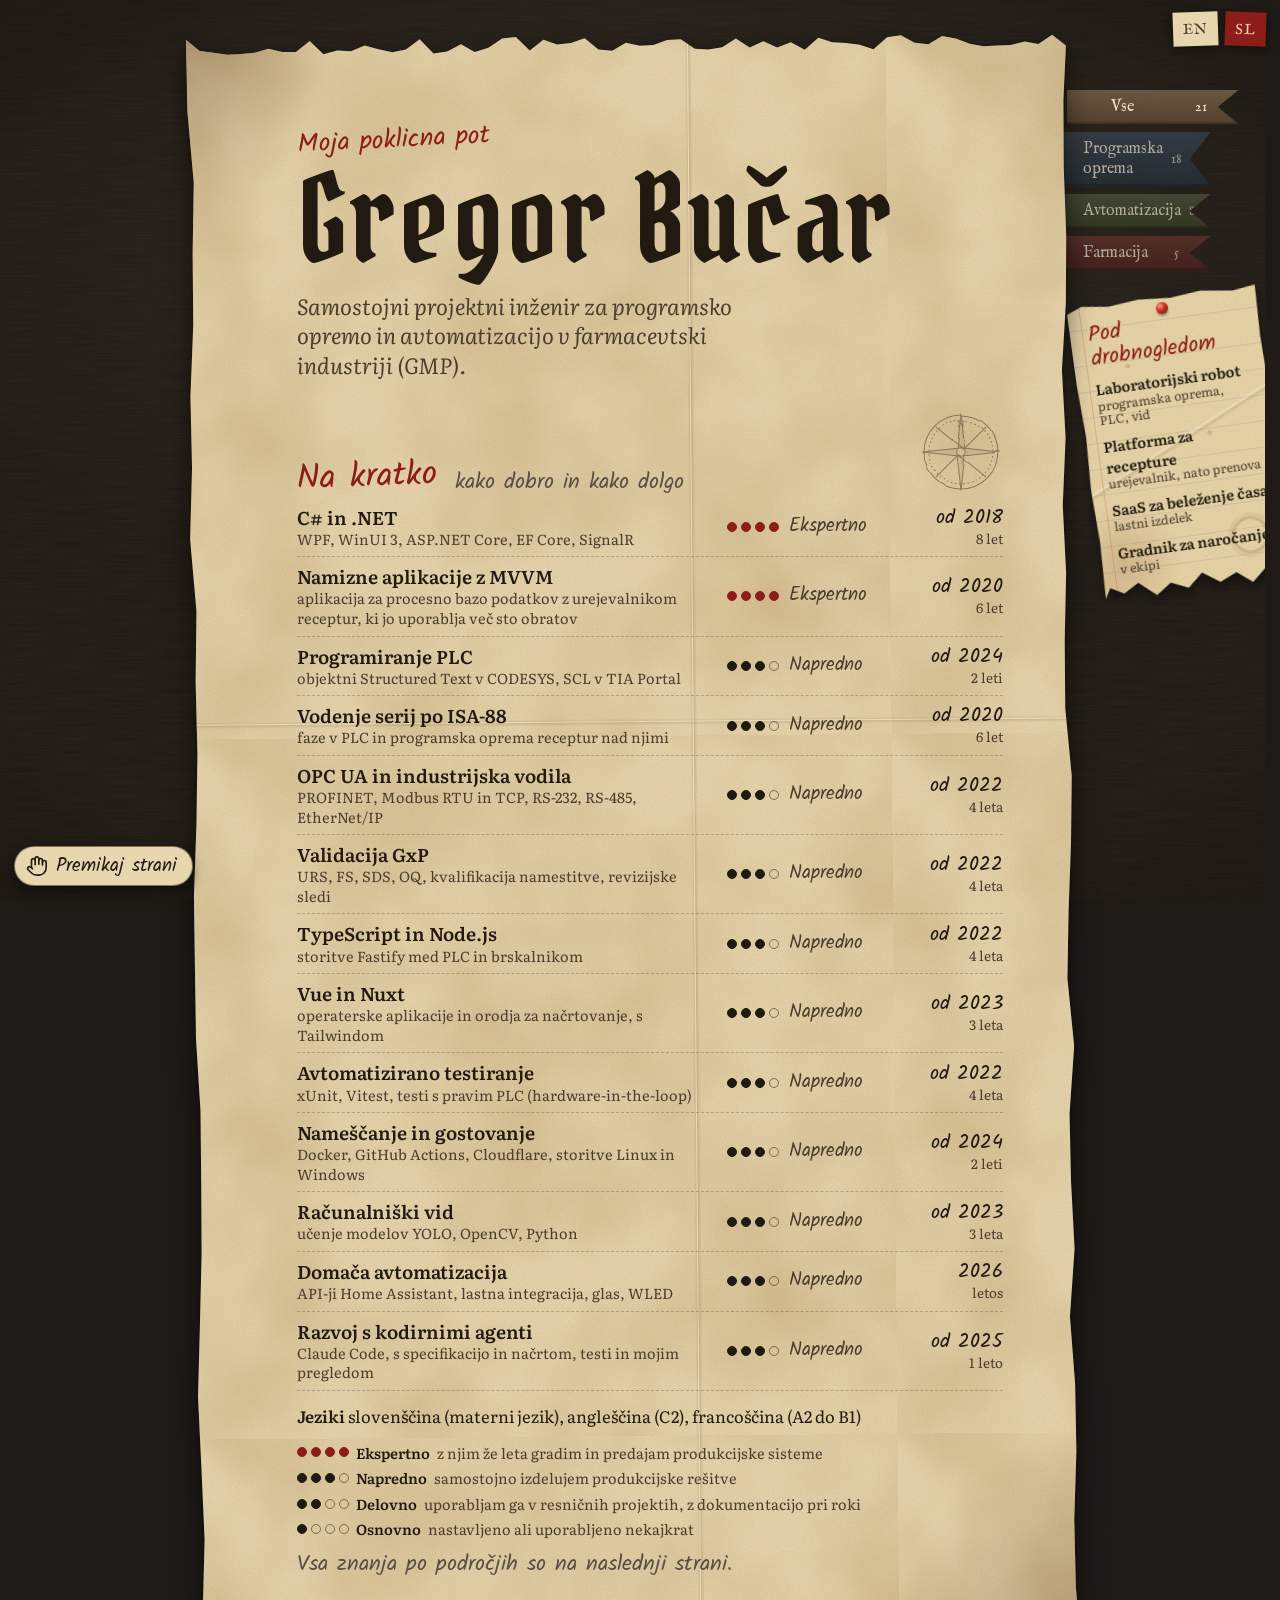
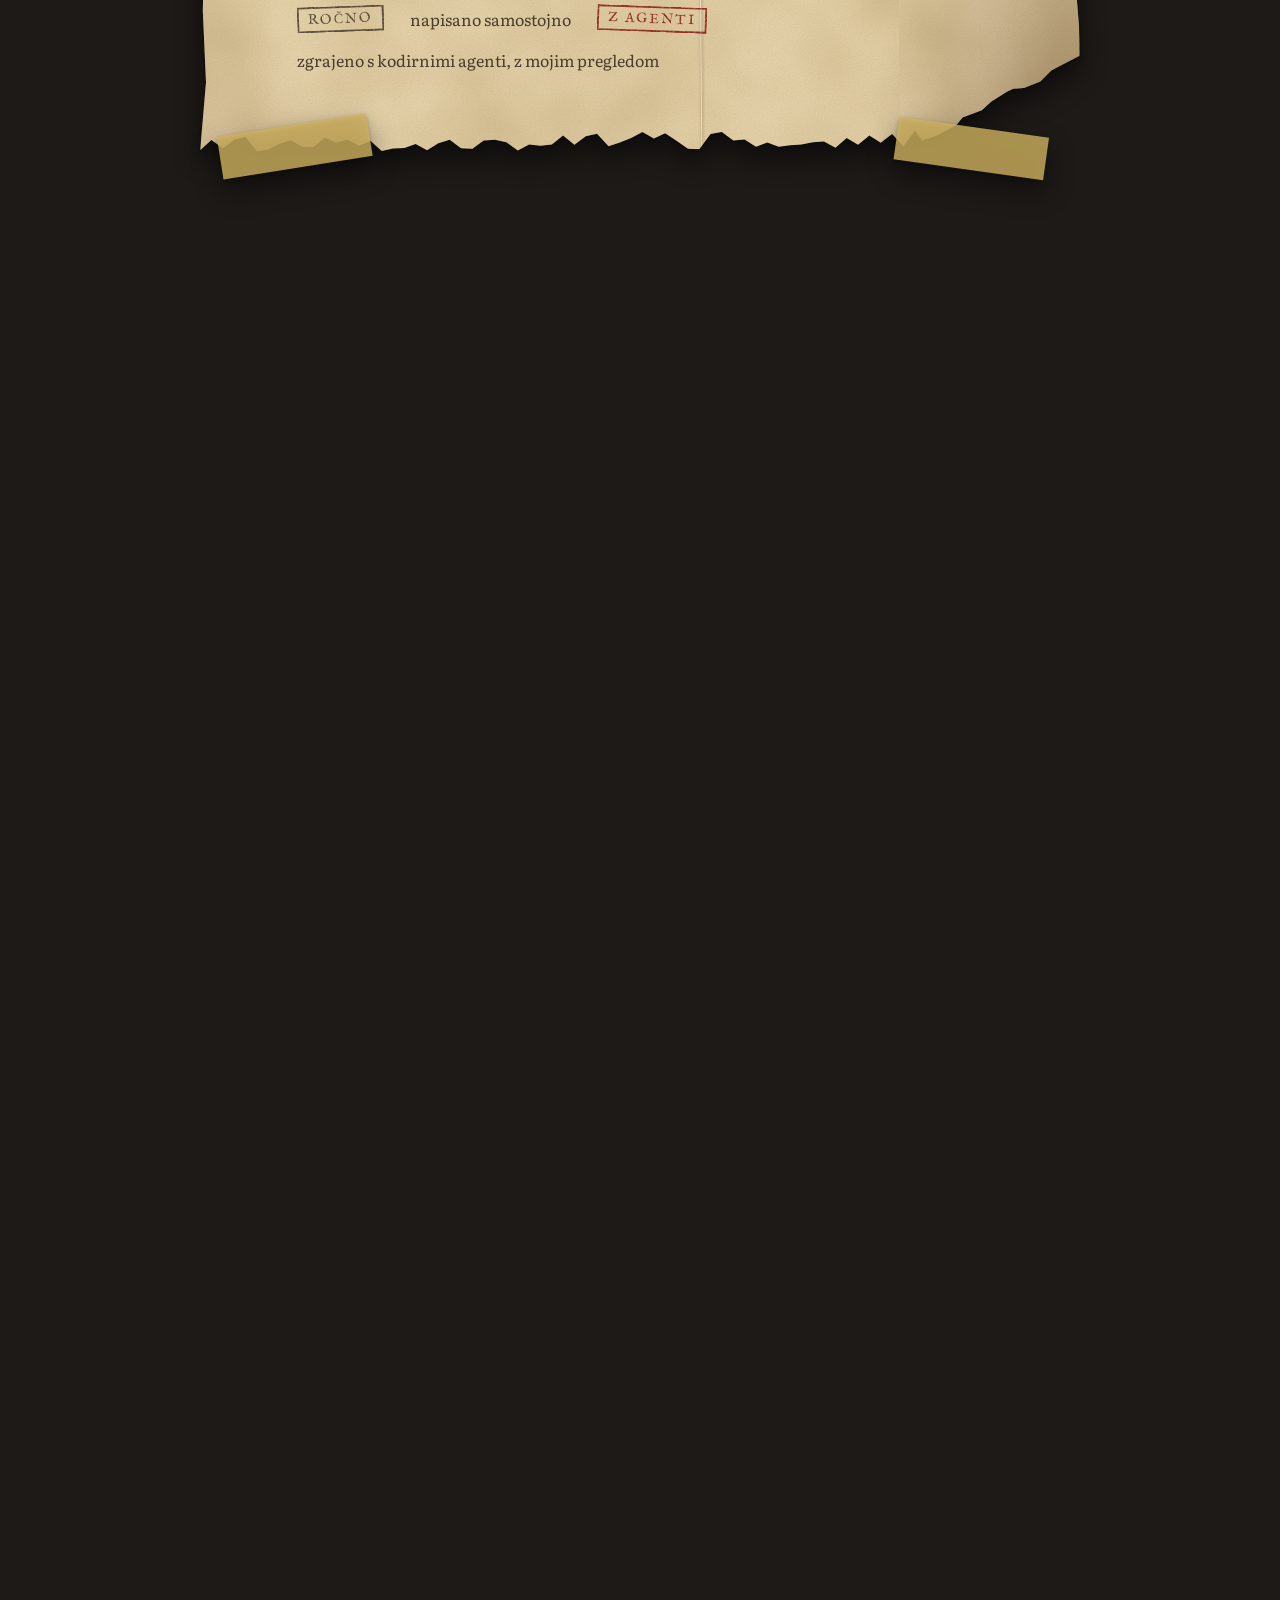
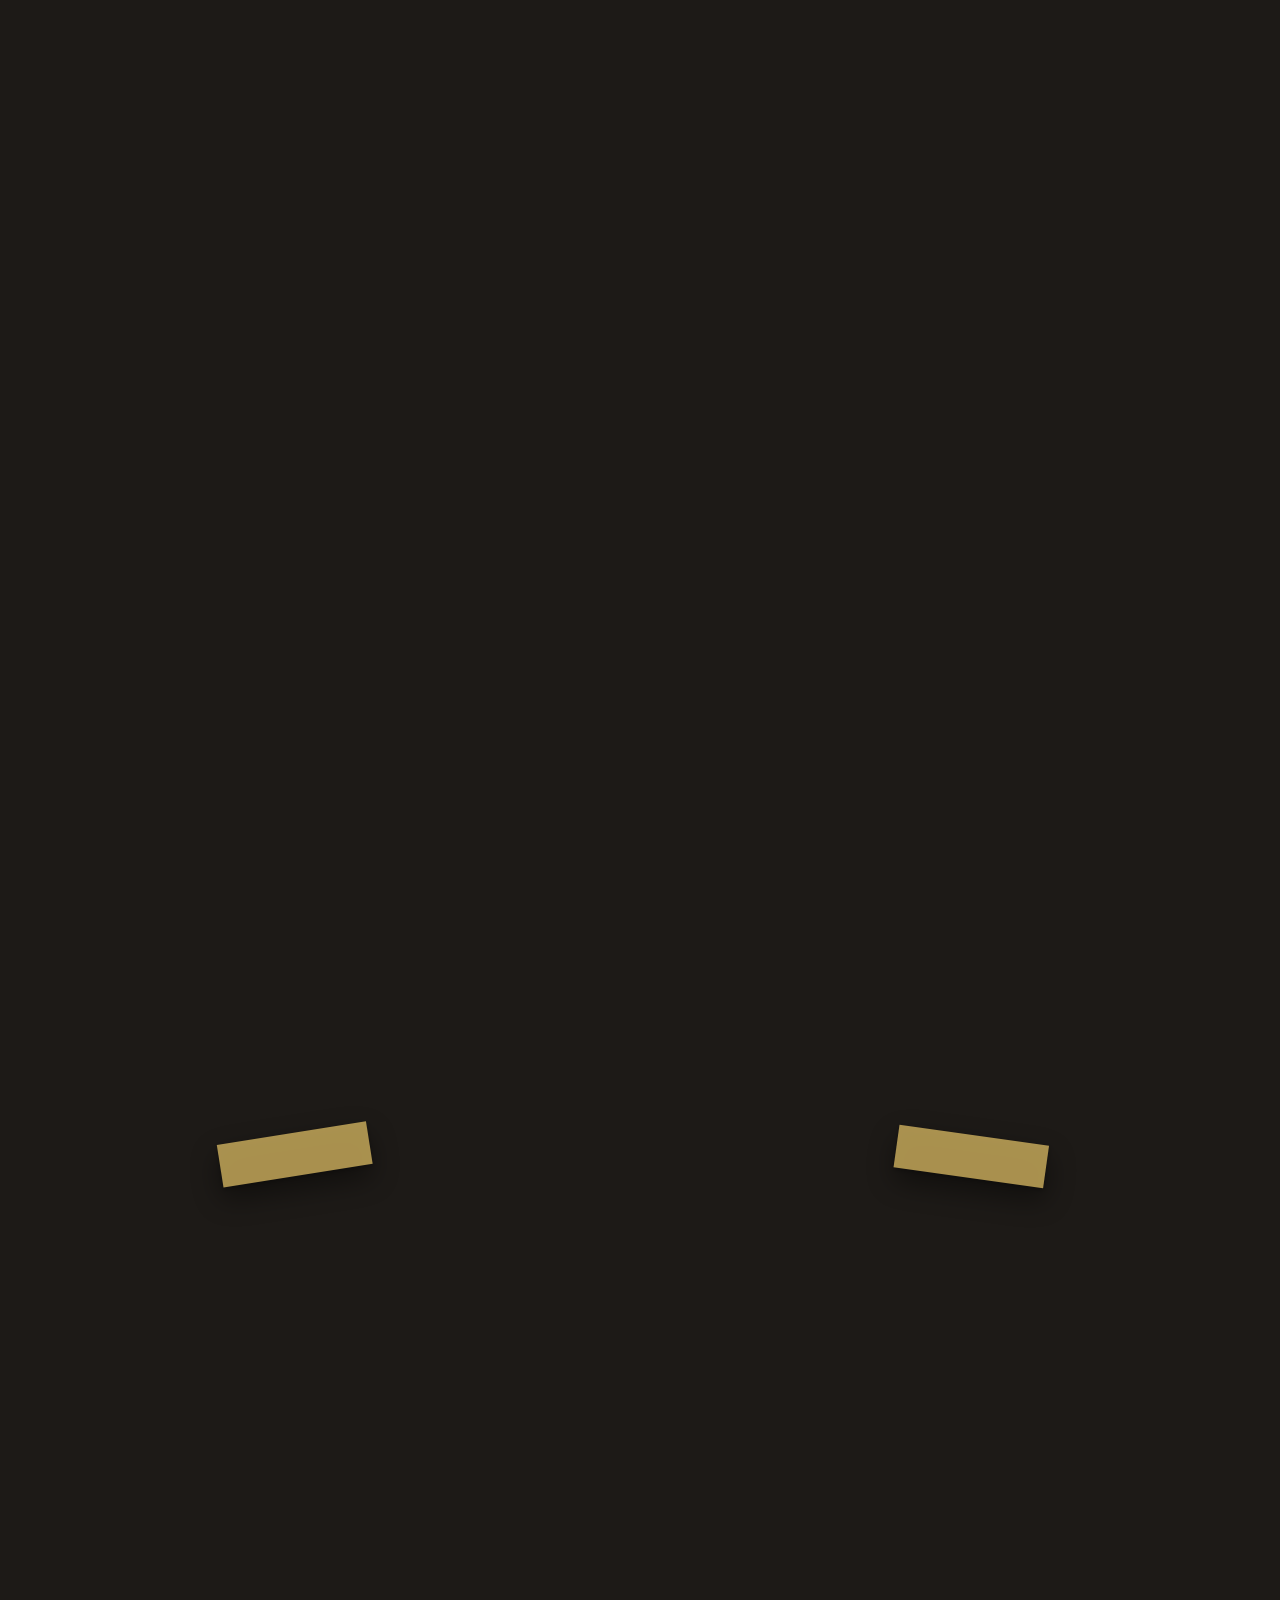
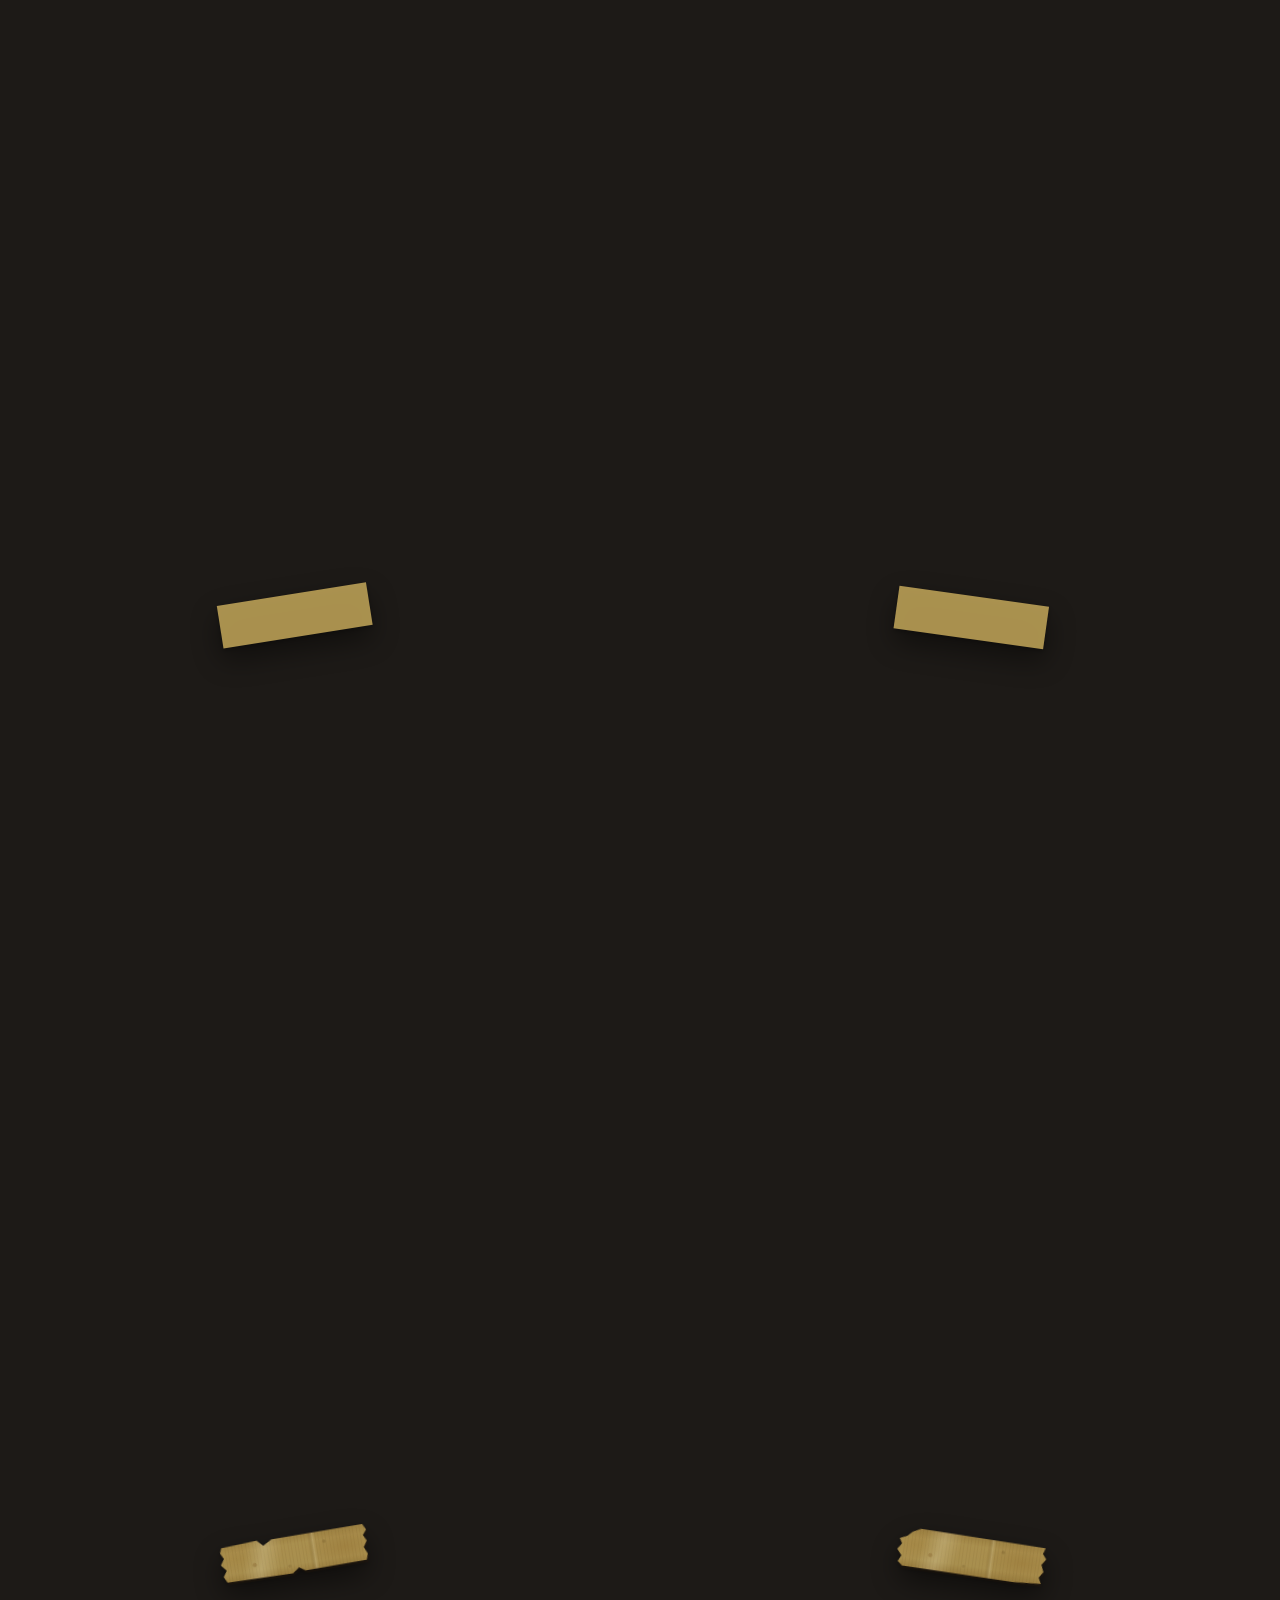
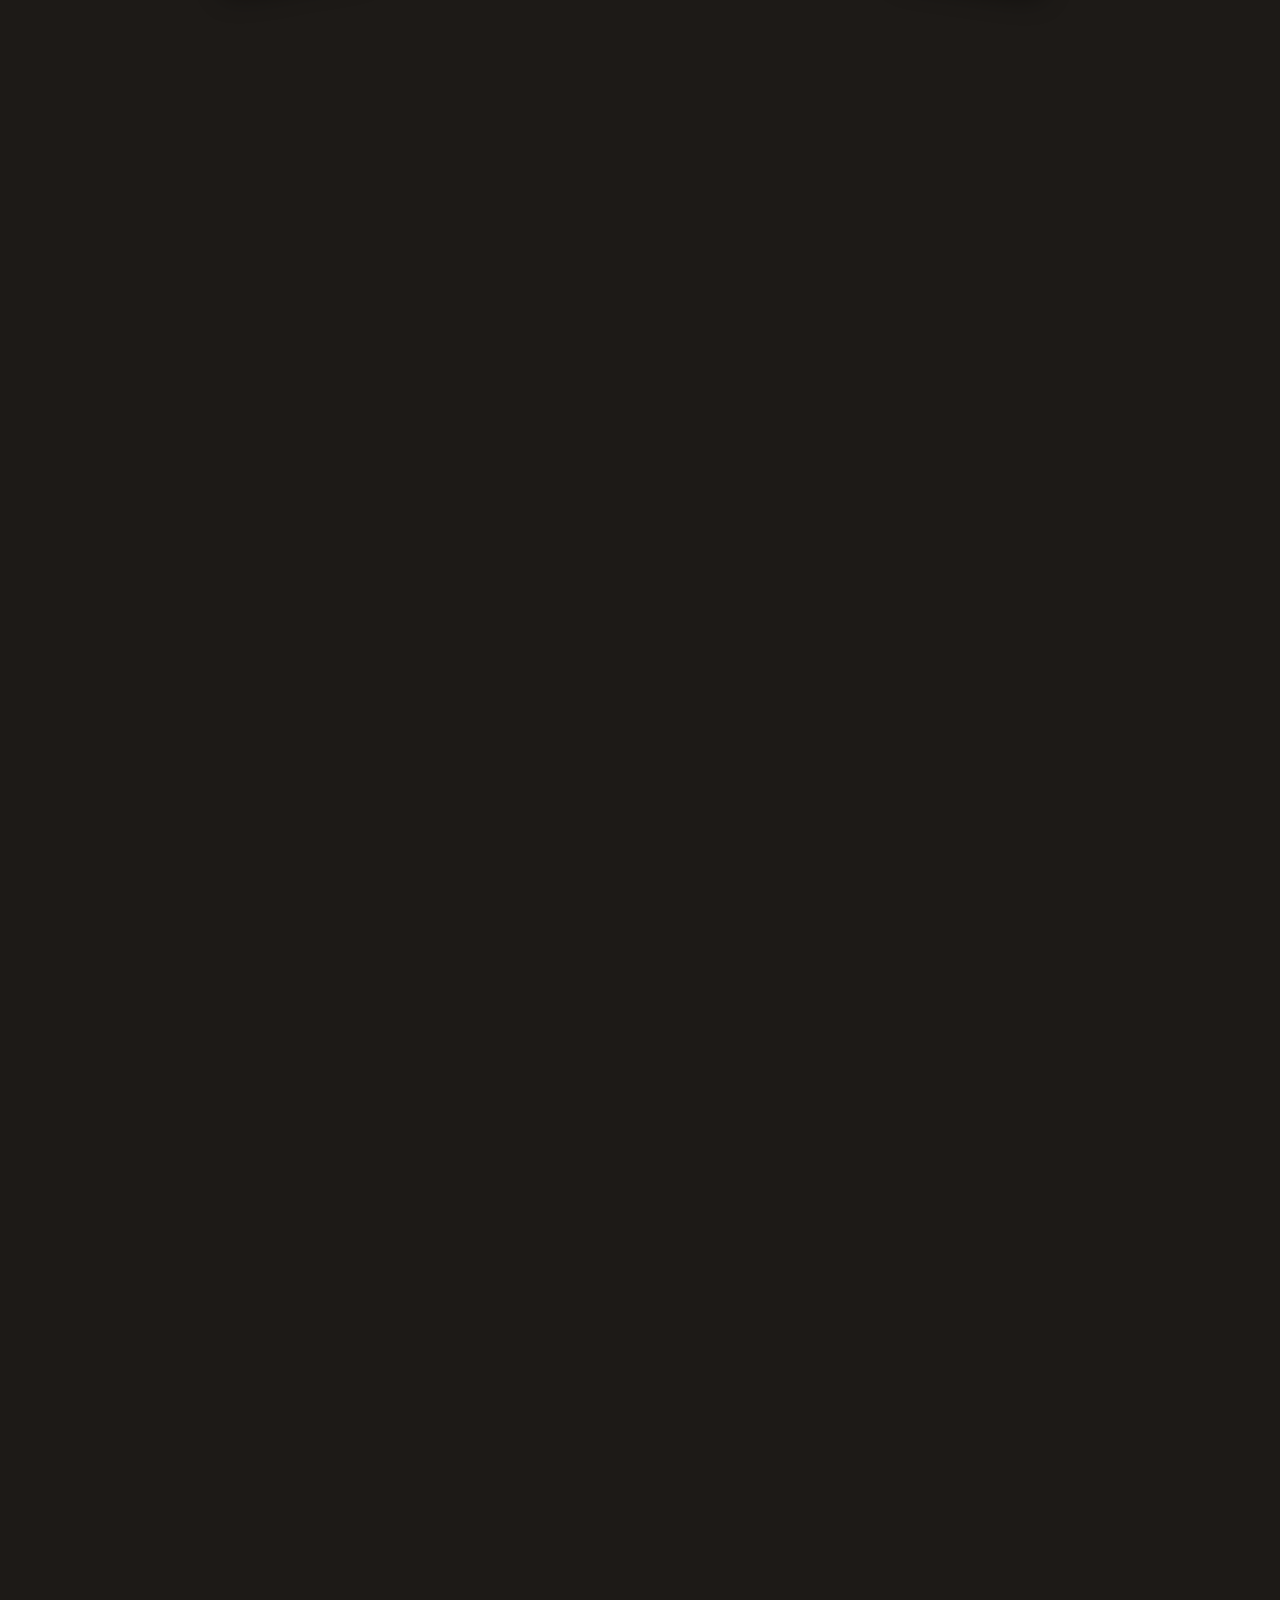
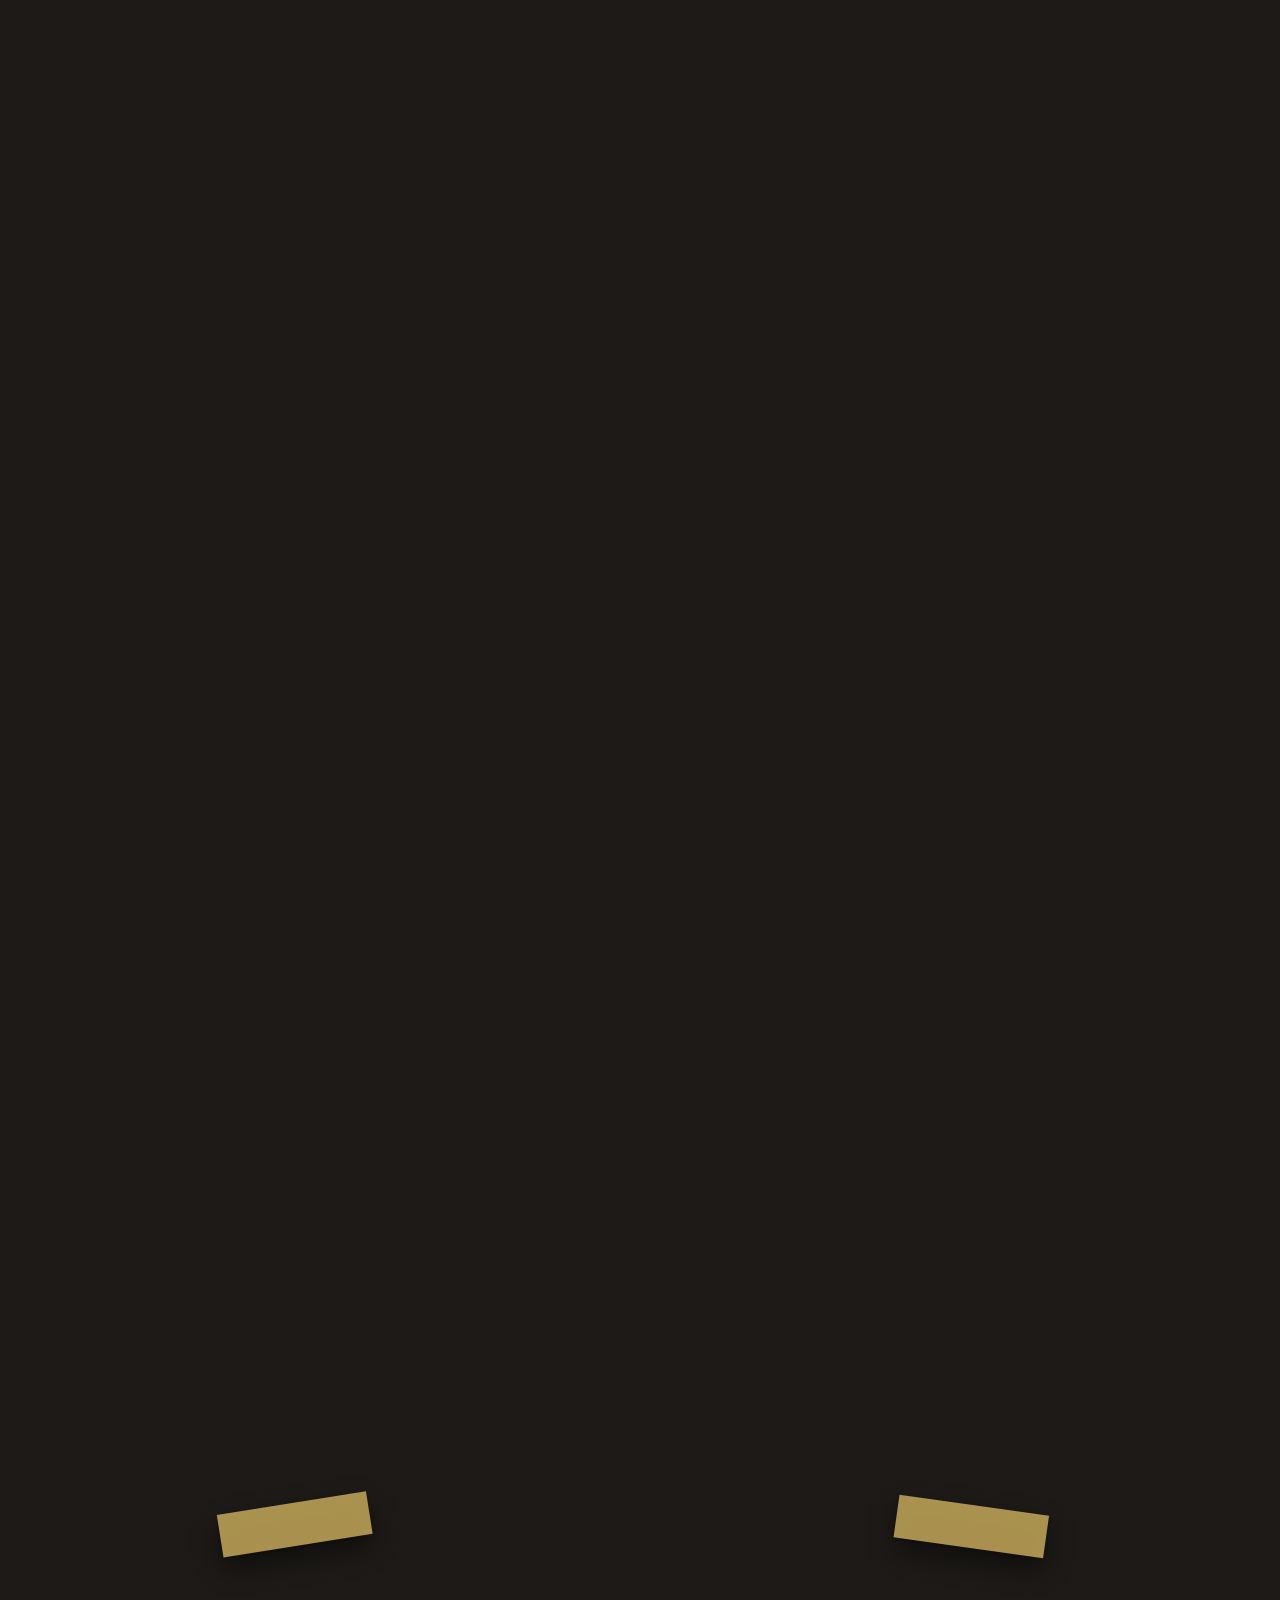
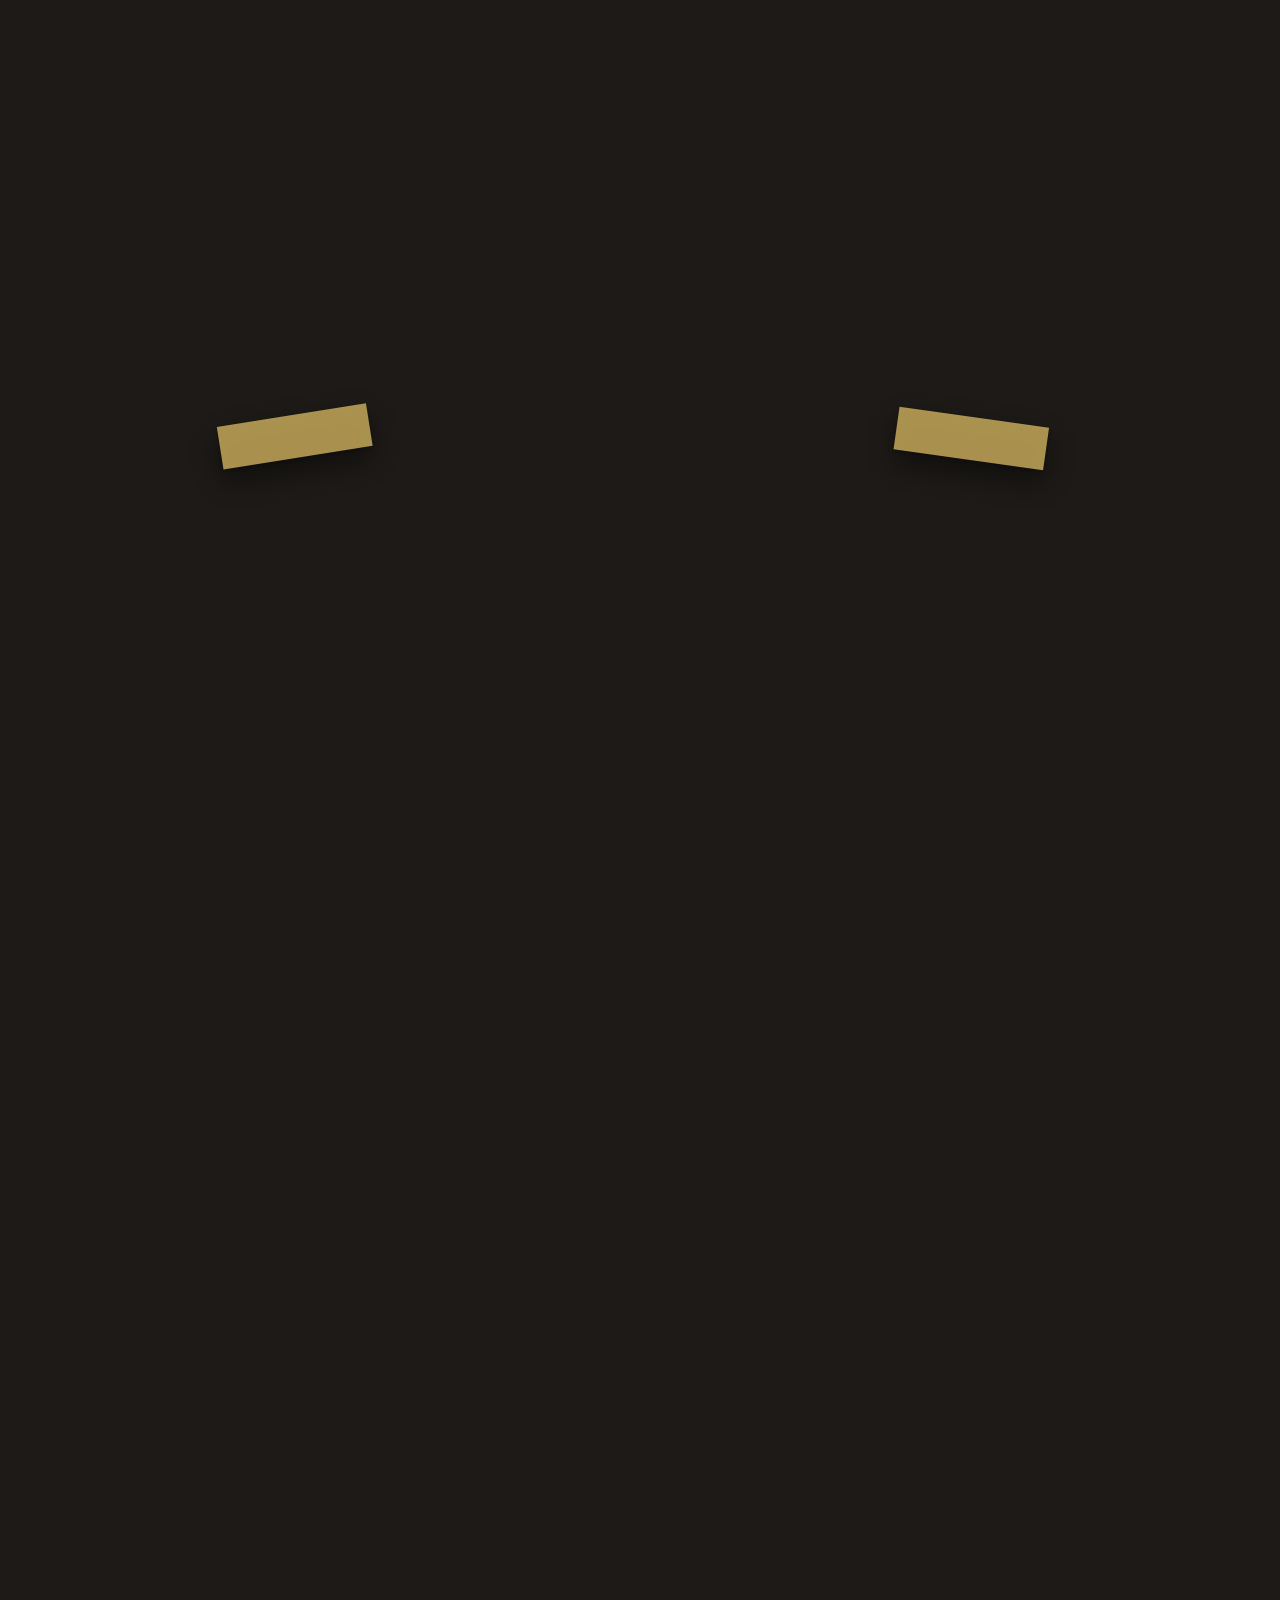
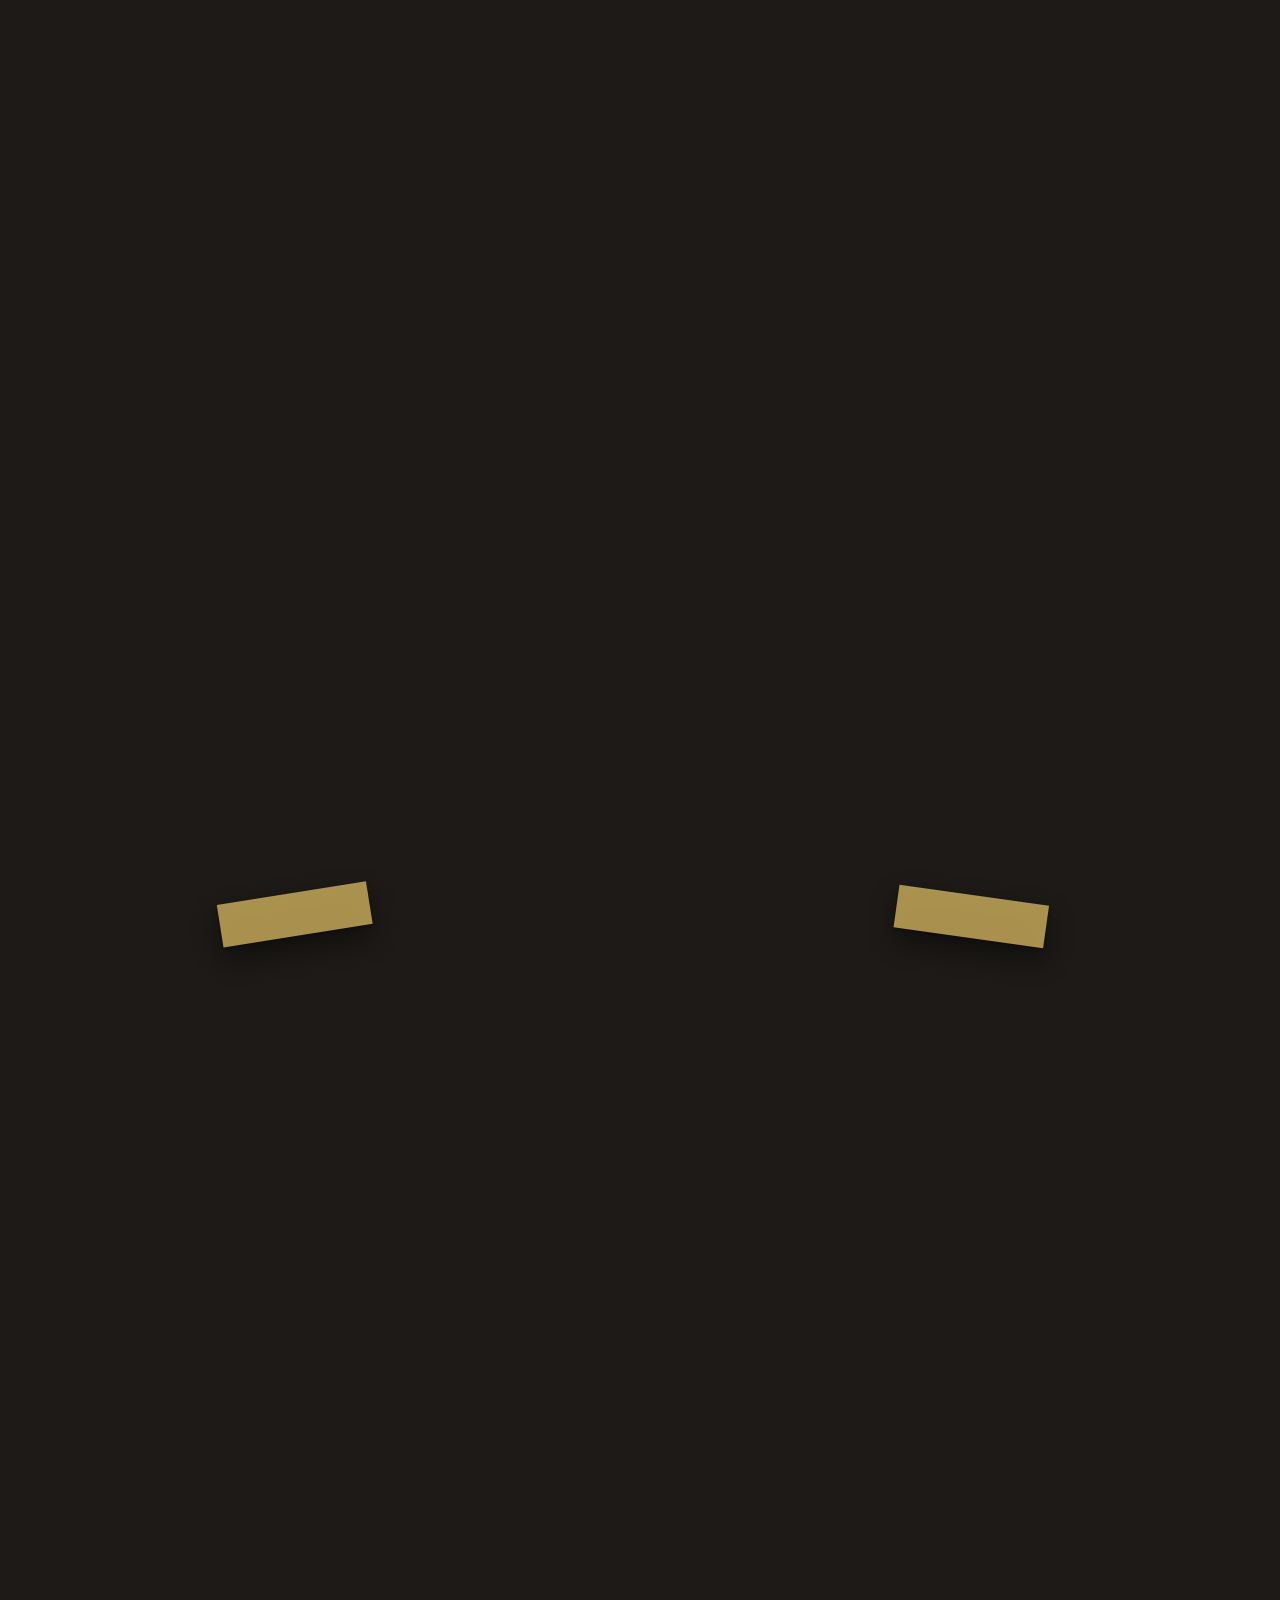
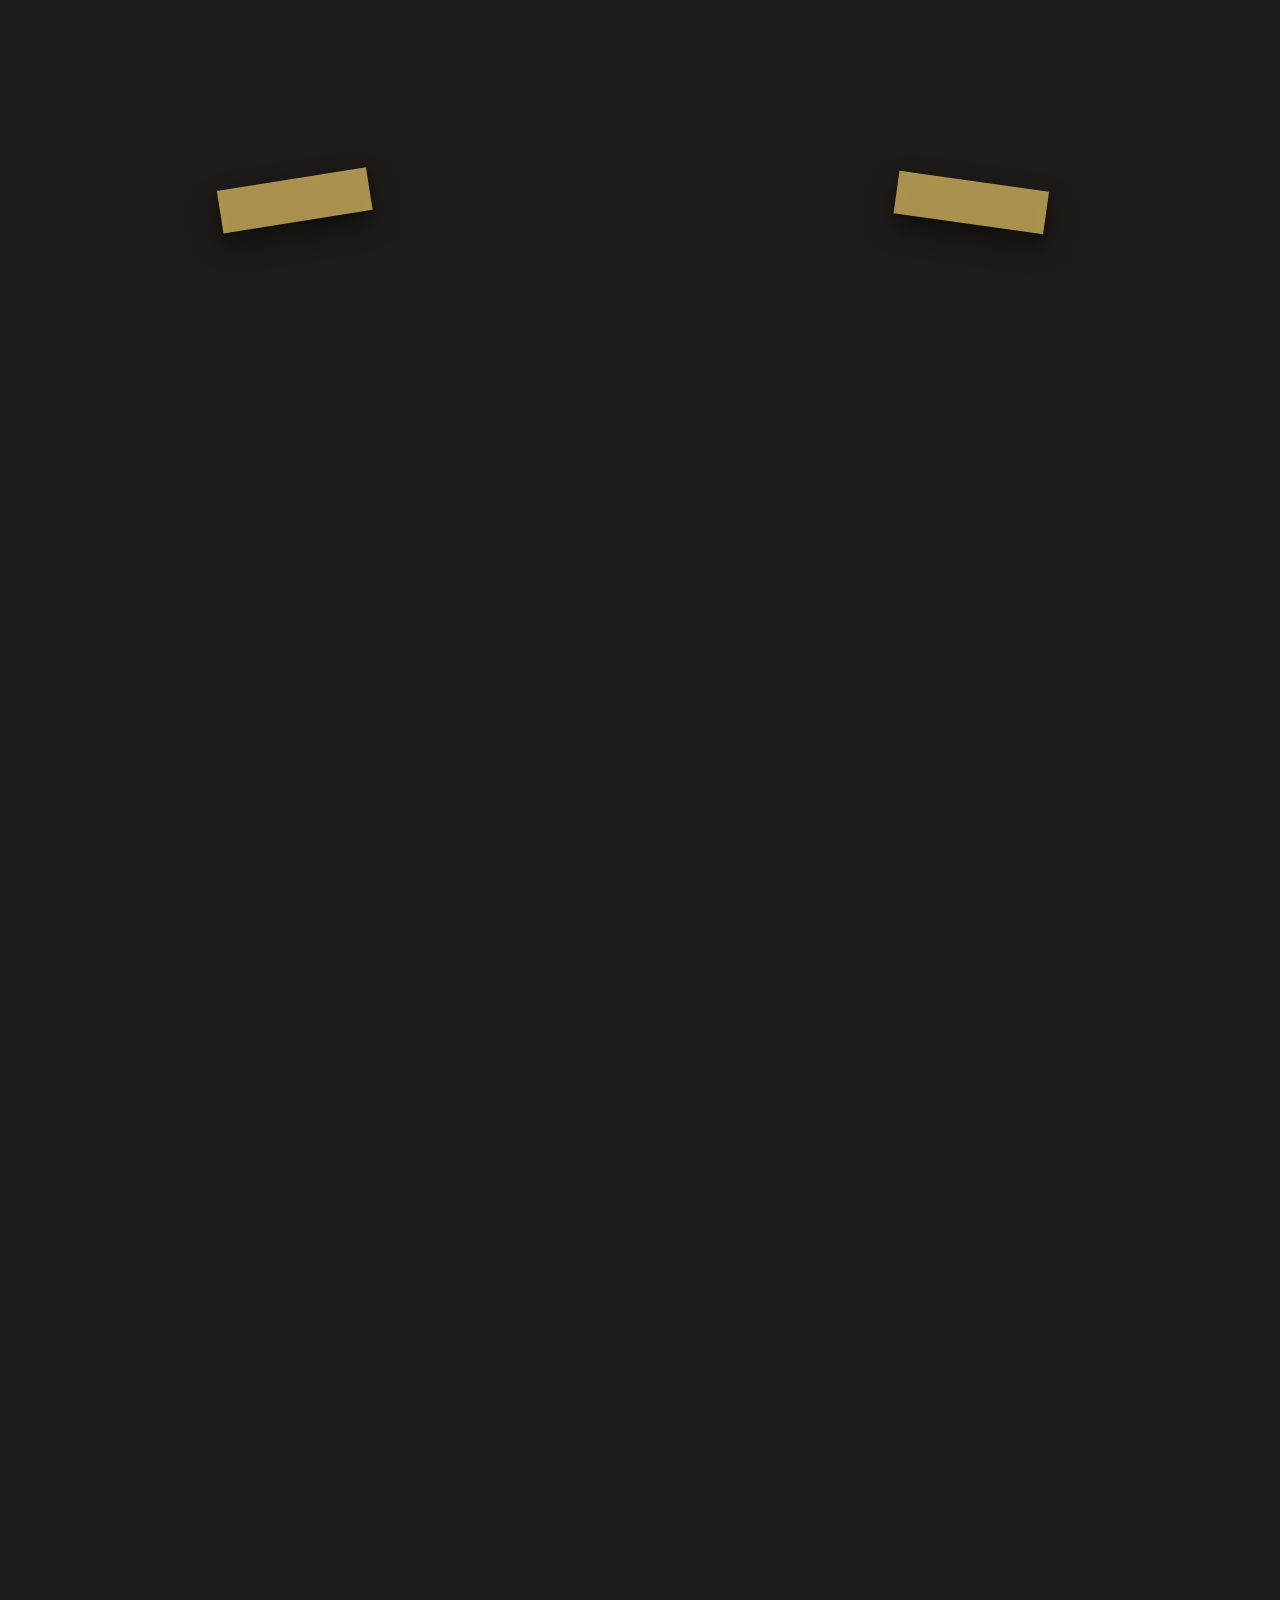
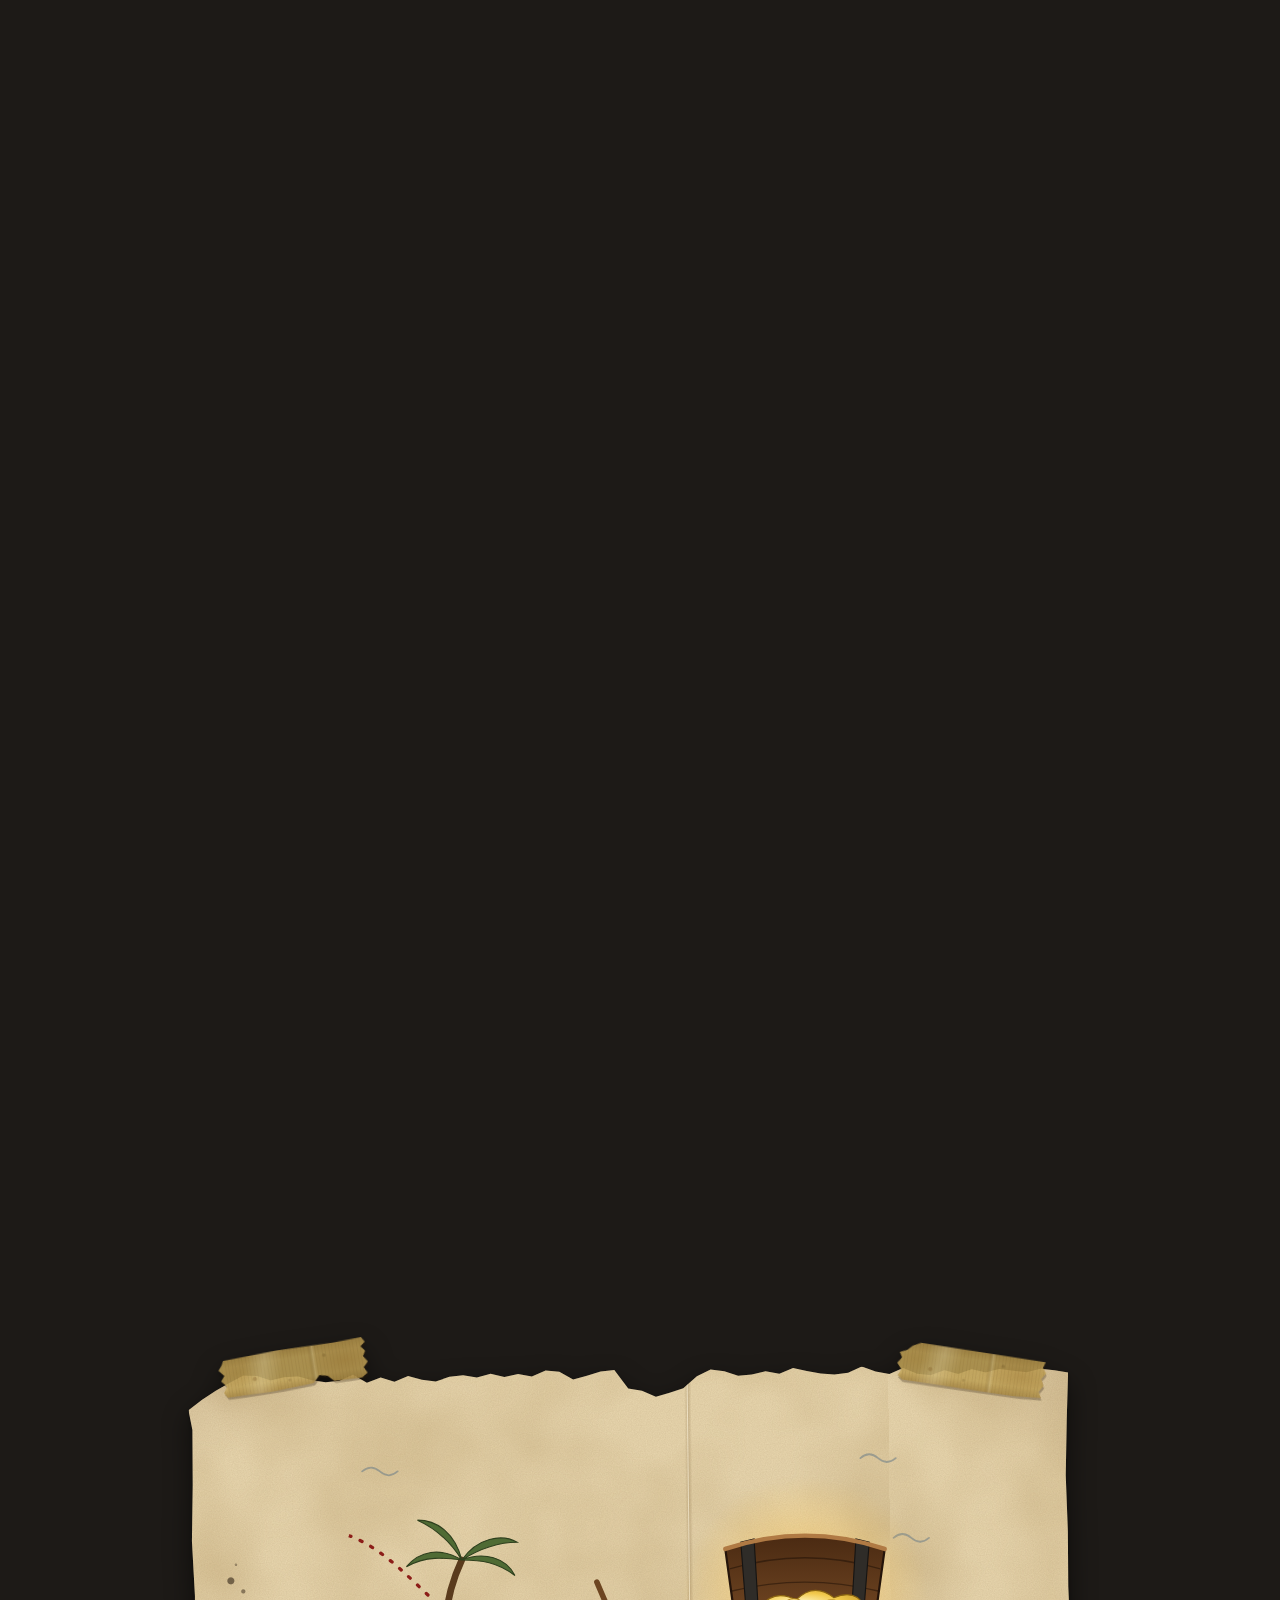
==== commit 5f6f6bd8: "Fit the journal to phone screens" ====
--- a/sl.html
+++ b/sl.html
@@ -9,7 +9,7 @@
 <link rel="preload" href="fonts/Kalam-400-latin.woff2" as="font" type="font/woff2" crossorigin>
 <link rel="preload" href="fonts/IMFellEnglish-400-latin.woff2" as="font" type="font/woff2" crossorigin>
 <link rel="stylesheet" href="fonts/fonts.css">
-<script>(function () { var sw = null; try { sw = sessionStorage.getItem('journal-switch'); } catch (e) {} if (sw) document.documentElement.classList.add('arriving'); else if (!matchMedia('(prefers-reduced-motion: reduce)').matches && (!location.hash || location.hash === '#home')) document.documentElement.classList.add('intro-on'); })();</script>
+<script>(function () { var sw = null; try { sw = sessionStorage.getItem('journal-switch'); } catch (e) {} if (sw) document.documentElement.classList.add('arriving'); else if (innerWidth > 700 && !matchMedia('(prefers-reduced-motion: reduce)').matches && (!location.hash || location.hash === '#home')) document.documentElement.classList.add('intro-on'); })();</script>
 <style>
   /* ============ tokens ============ */
   :root {
@@ -648,6 +648,28 @@
     .photos { grid-template-columns: 1fr; }
     .entry-body { grid-template-columns: 1fr; gap: 4px; }
   }
+  /* torn paper edges reach a little past the column; they must never make the page scroll sideways */
+  html, body { overflow-x: clip; }
+  @media (max-width: 700px) {
+    /* the margin is narrow on a phone, so the ship and the pin shrink to stay off the text */
+    .trail .ship { transform: scale(.6); }
+    .trail .pin { transform: scale(.85); }
+    .report-title { font-size: calc(36px * var(--title-size)); }
+    .letter { width: min(340px, 100%); }
+    .chapter-head .when { white-space: normal; }
+    .built { font-size: 15px; }
+    .built th { font-size: 16px; }
+    .built th, .built td { padding: 6px 8px 6px 0; overflow-wrap: anywhere; hyphens: auto; }
+    .built td:first-child { width: 74px; }
+    /* the fixed controls get smaller, and slide away while you read down the page */
+    .lang-switch { top: 8px; right: 8px; scale: .86; transform-origin: top right; }
+    .hand-tools { left: 10px; bottom: 10px; }
+    .hand-tools button { padding: 9px; }
+    #handLbl { position: absolute; width: 1px; height: 1px; overflow: hidden; clip-path: inset(50%); white-space: nowrap; }
+    .lang-switch, .hand-tools { transition: opacity 300ms ease, translate 280ms var(--ease-out); }
+    html.tuck .lang-switch { translate: 0 -72px; }
+    html.tuck .hand-tools { translate: 0 80px; }
+  }
   @media (prefers-reduced-motion: reduce) {
     *, *::before, *::after { transition-duration: .01ms !important; animation: none !important; }
 
@@ -1803,6 +1825,13 @@
   var queued = false;
   addEventListener('scroll', function () { if (queued) return; queued = true; requestAnimationFrame(function () { queued = false; frame(); }); }, { passive: true });
   addEventListener('resize', function () { tear(); buildTrail(); });
+  var lastY = scrollY;
+  addEventListener('scroll', function () {
+    var y = scrollY, d = y - lastY;
+    if (Math.abs(d) < 10) return;
+    root.classList.toggle('tuck', d > 0 && y > 160 && innerWidth <= 700);
+    lastY = y;
+  }, { passive: true });
   // late layout changes (fonts, images) move the chapters, so the trail follows
   if (window.ResizeObserver) { var roT = 0; new ResizeObserver(function () { clearTimeout(roT); roT = setTimeout(buildTrail, 120); }).observe(home); }
 
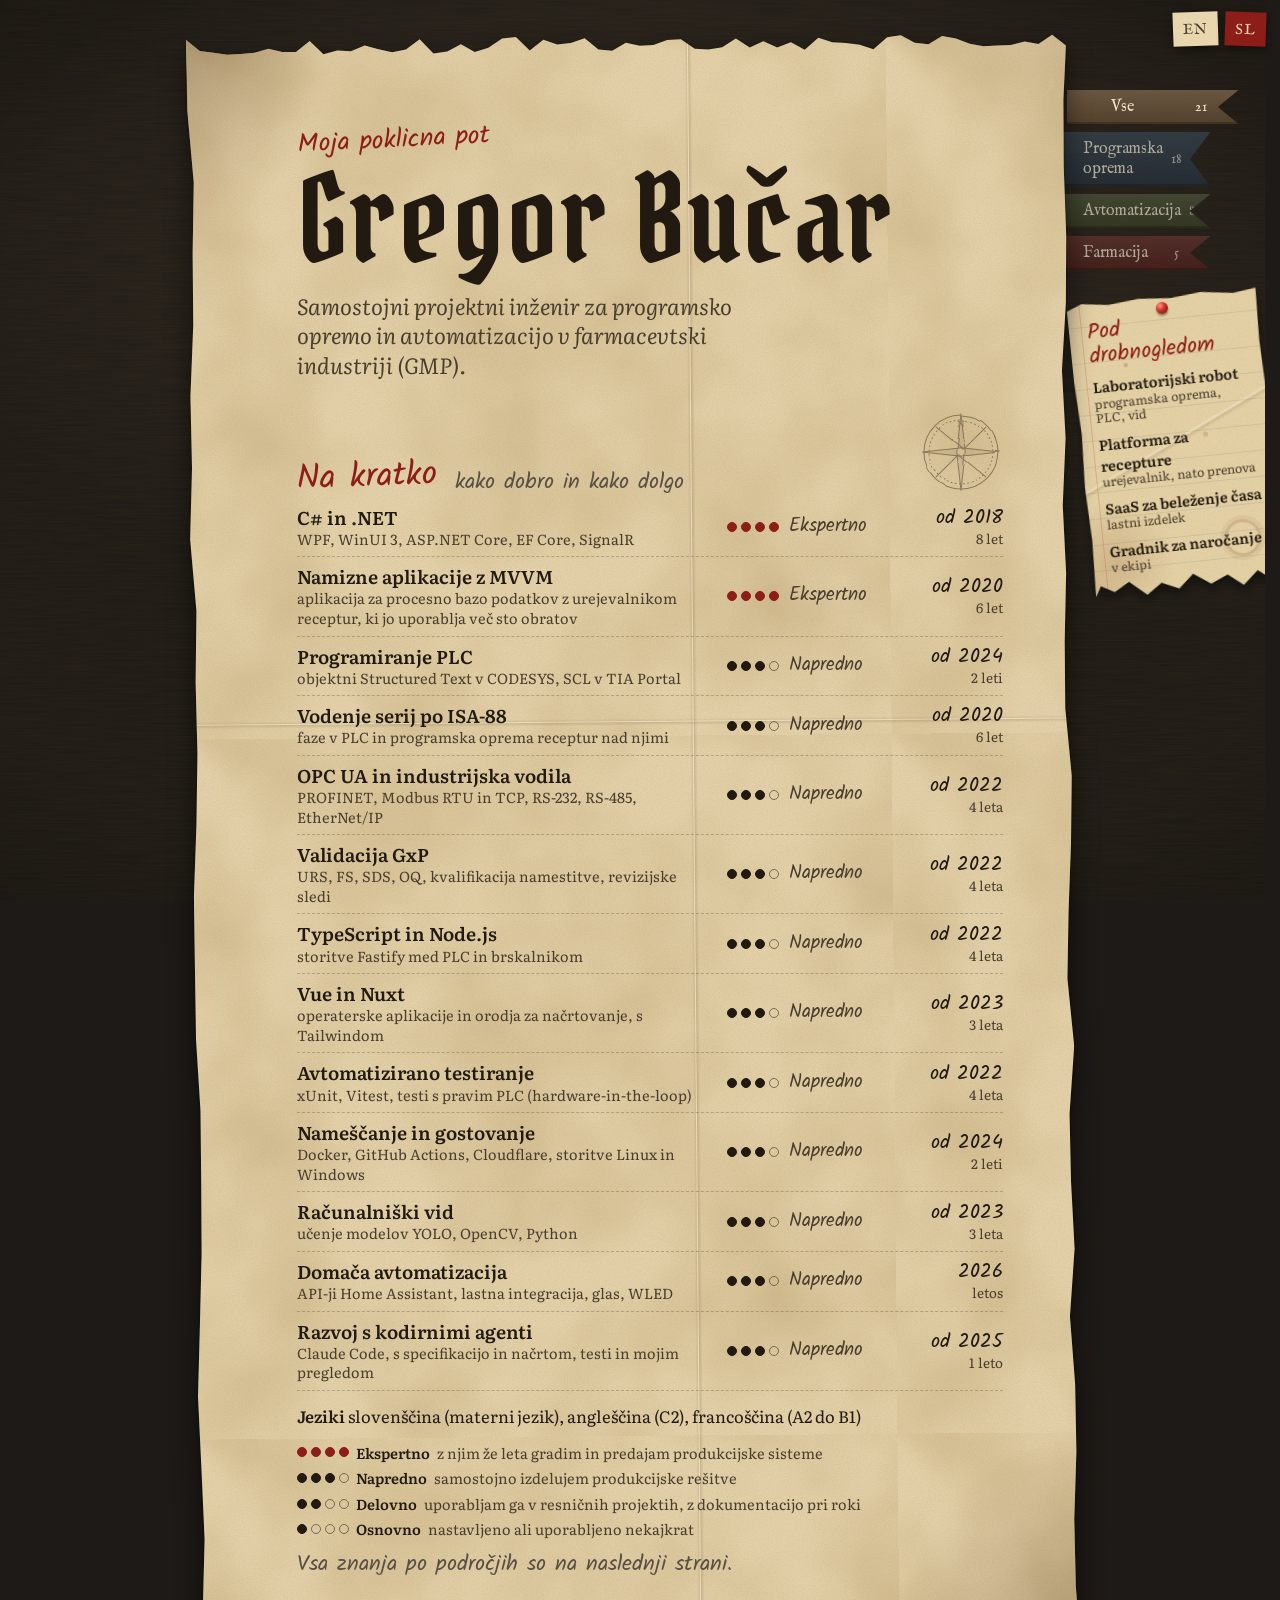
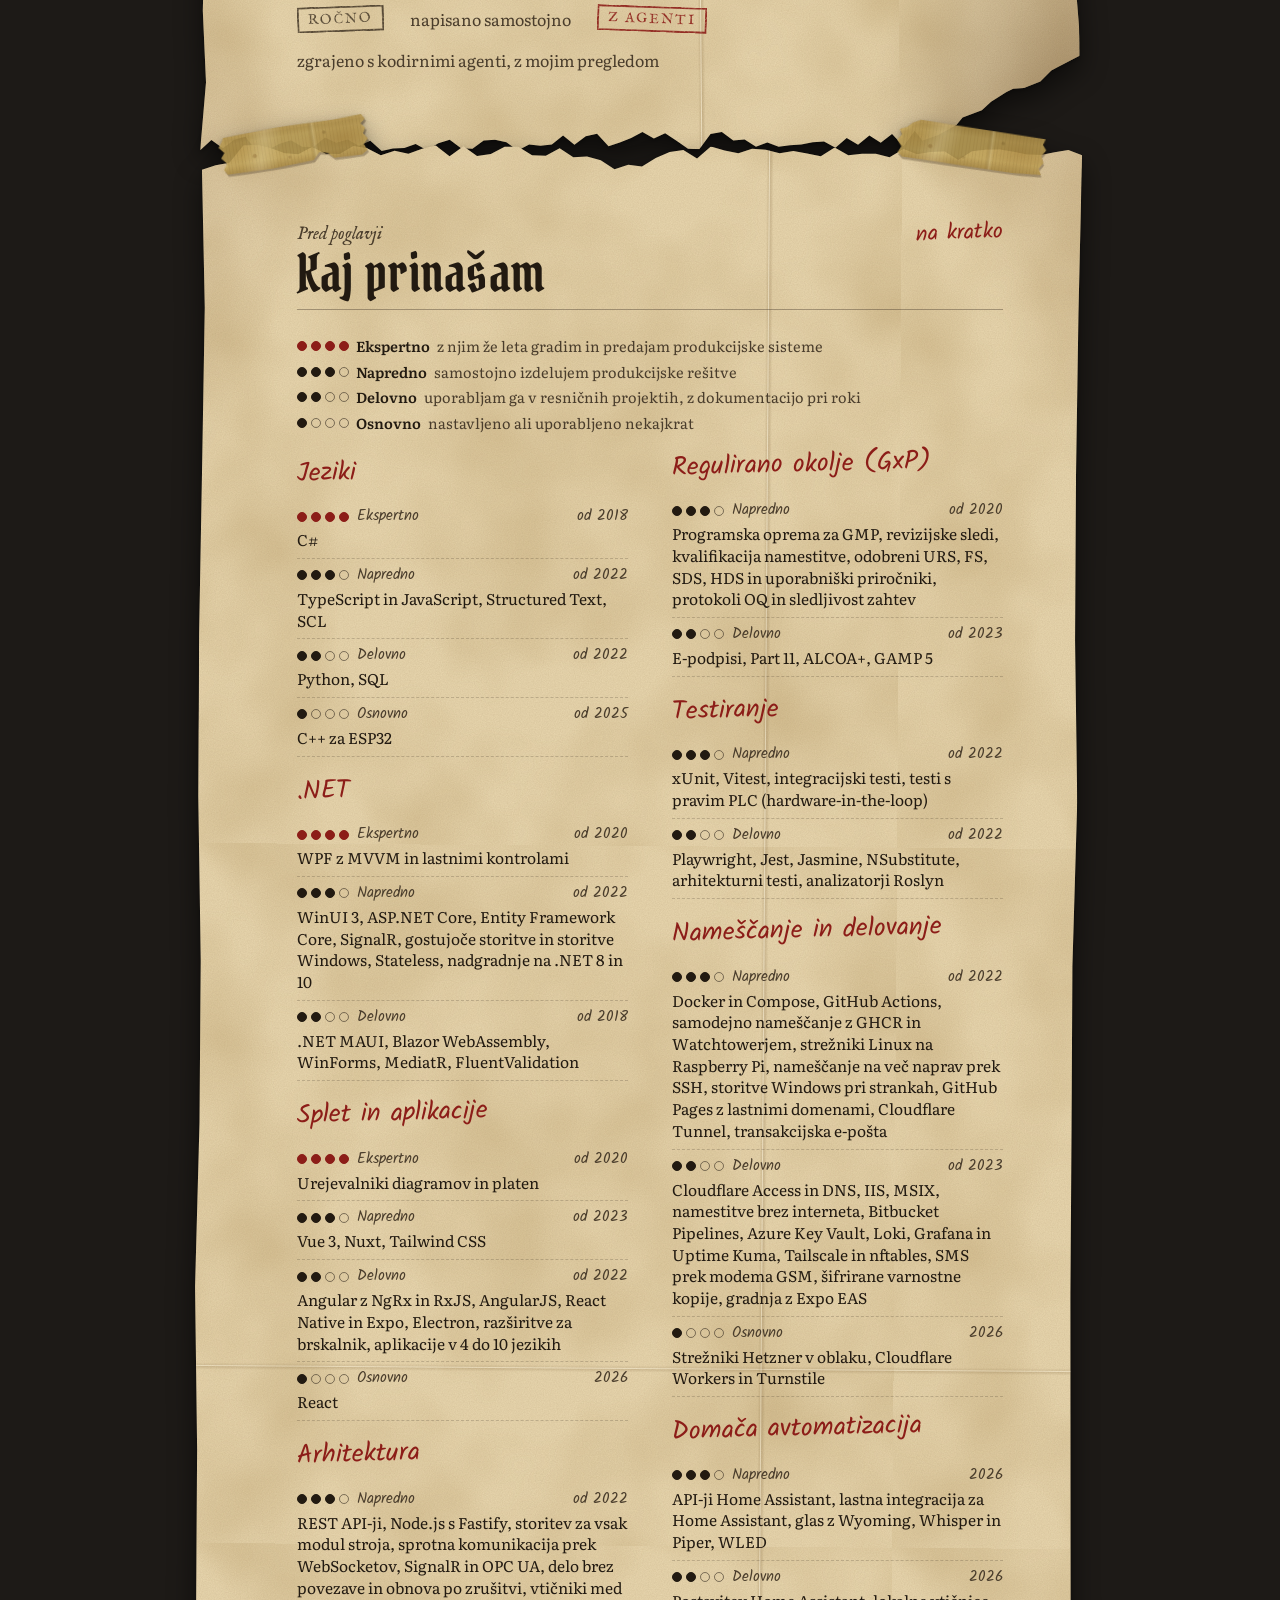
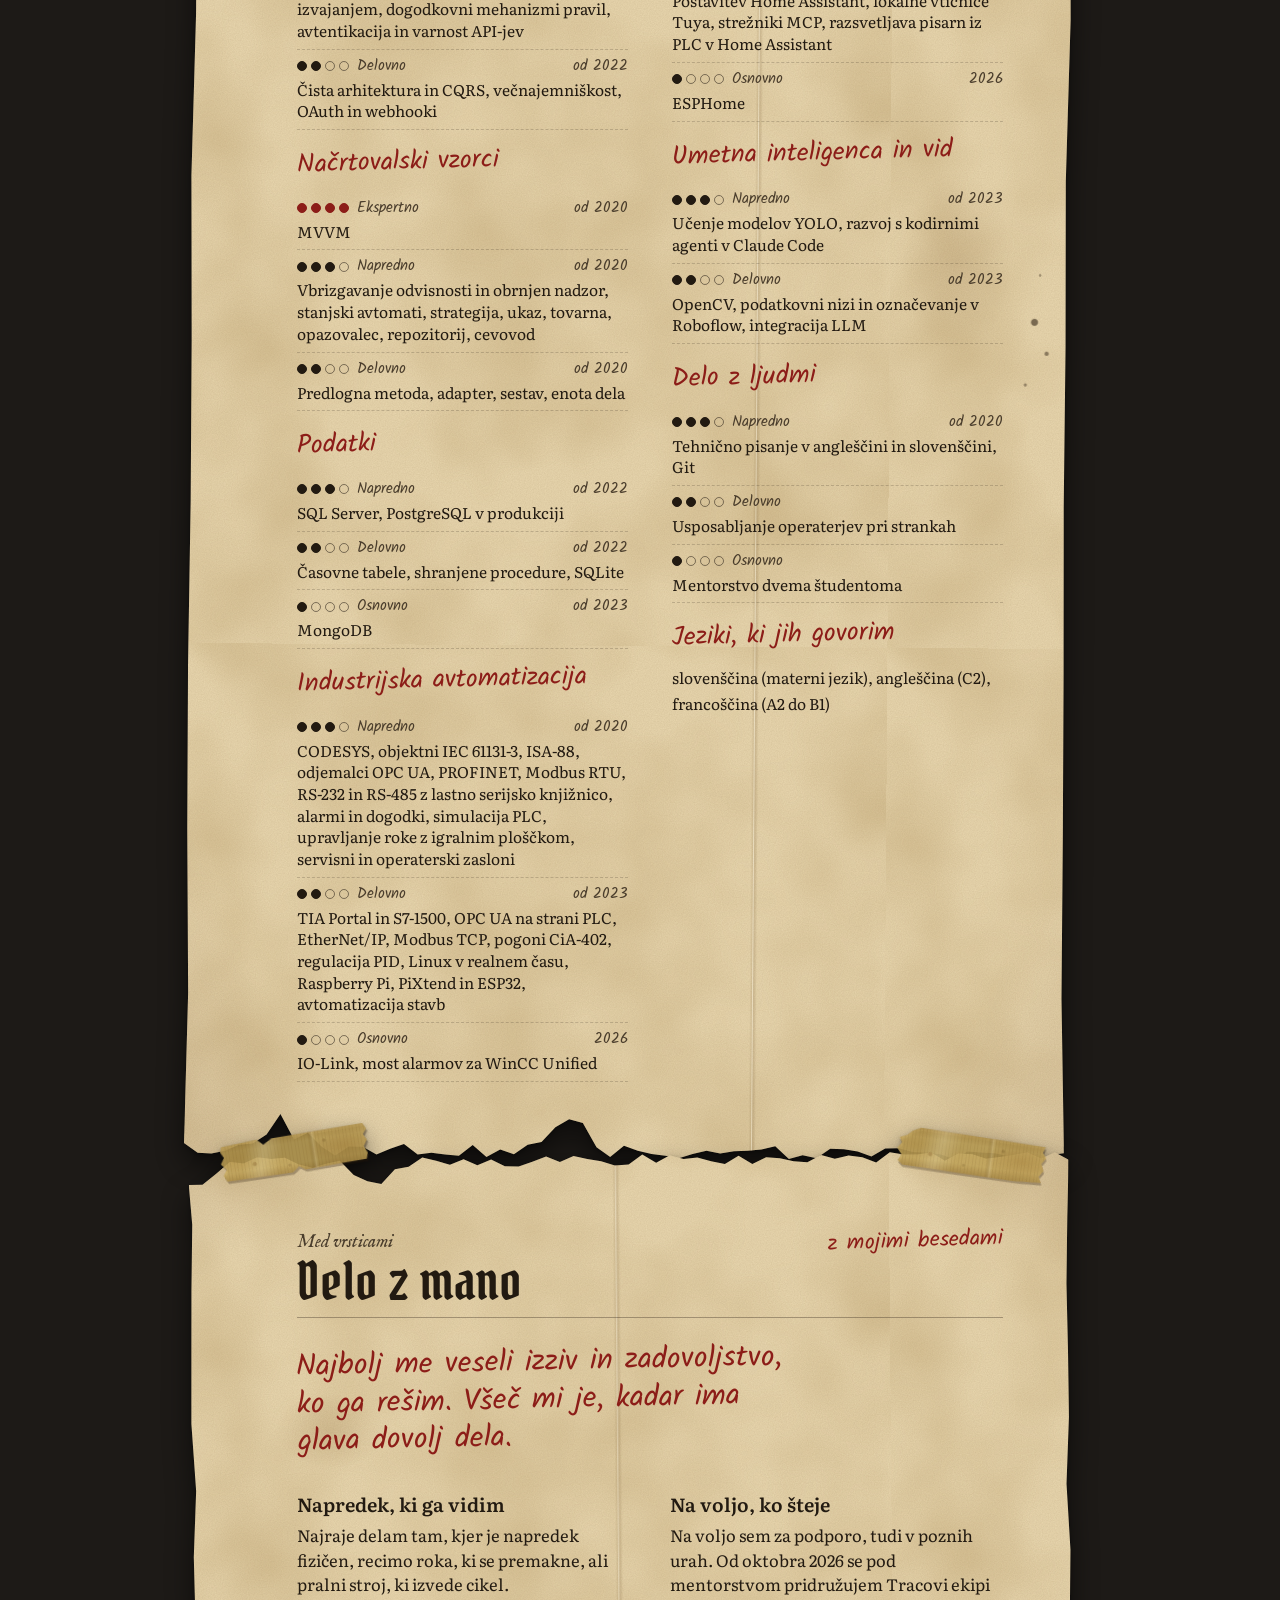
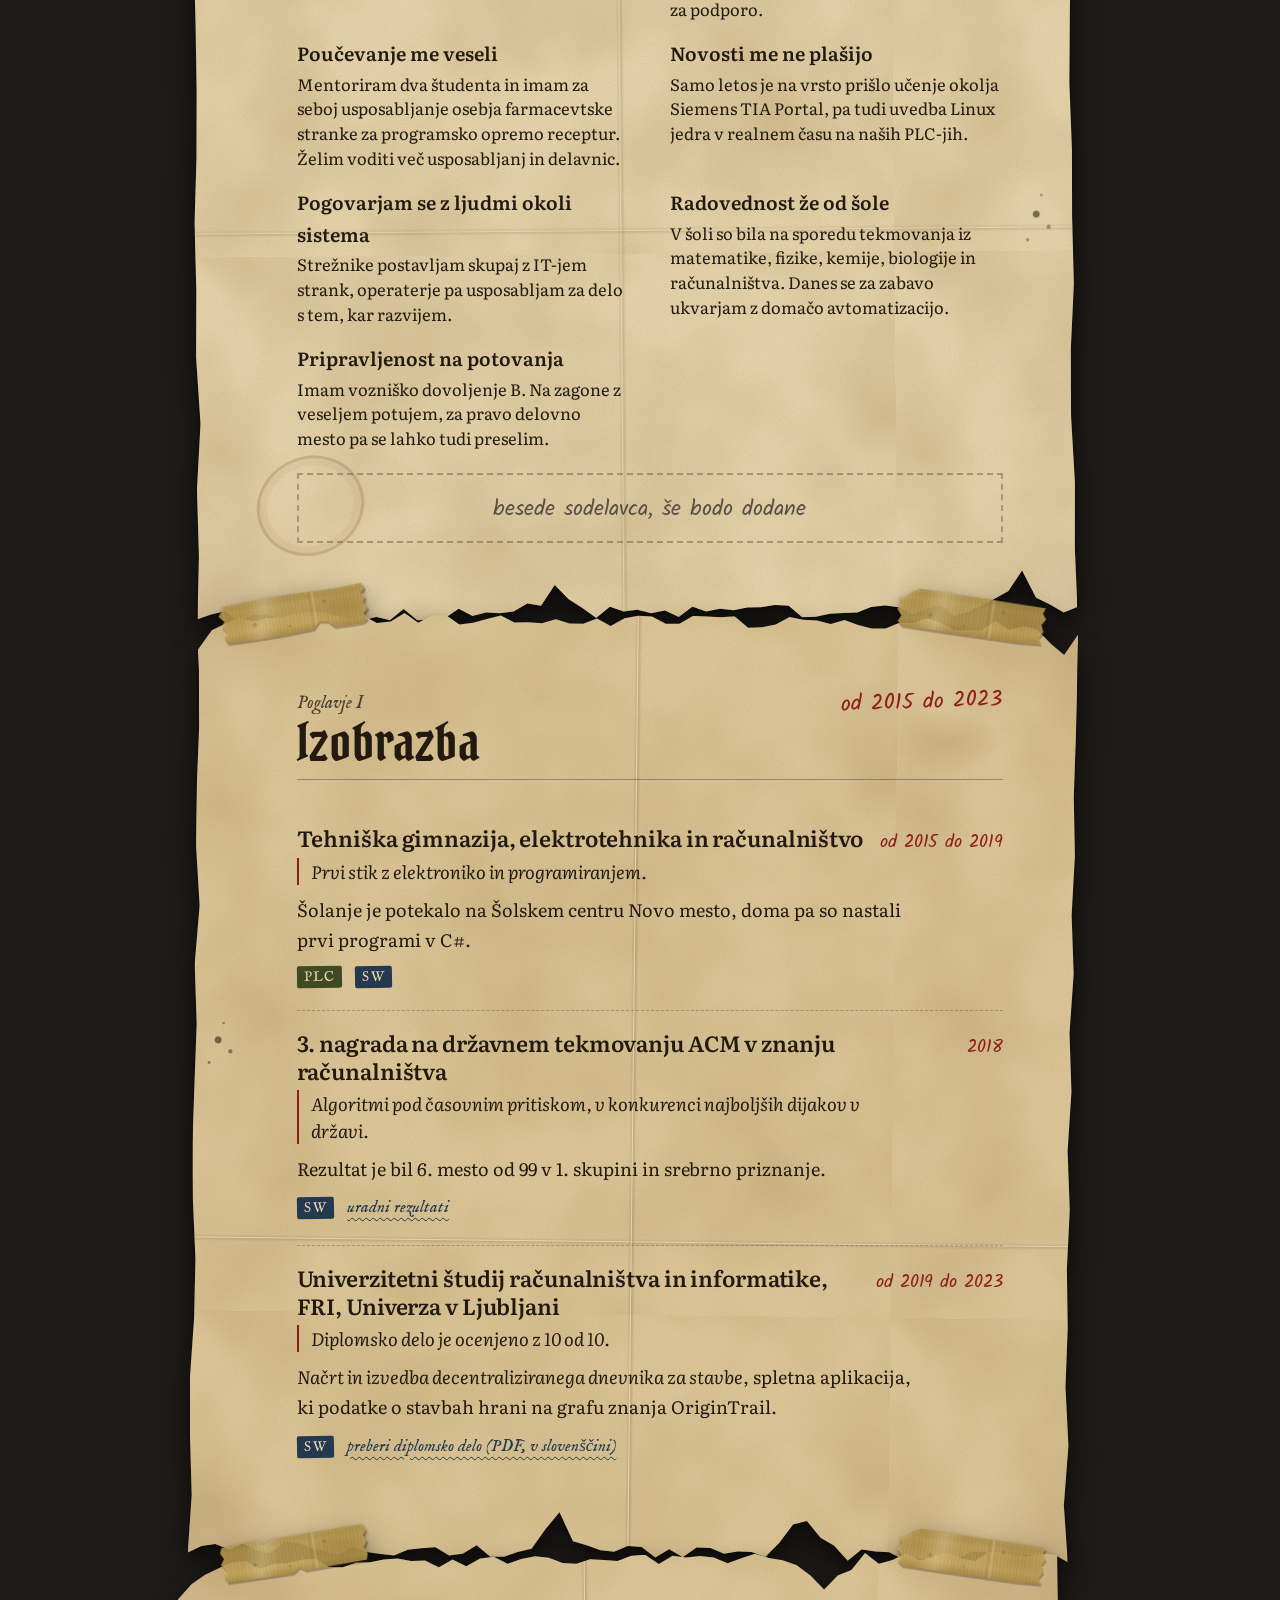
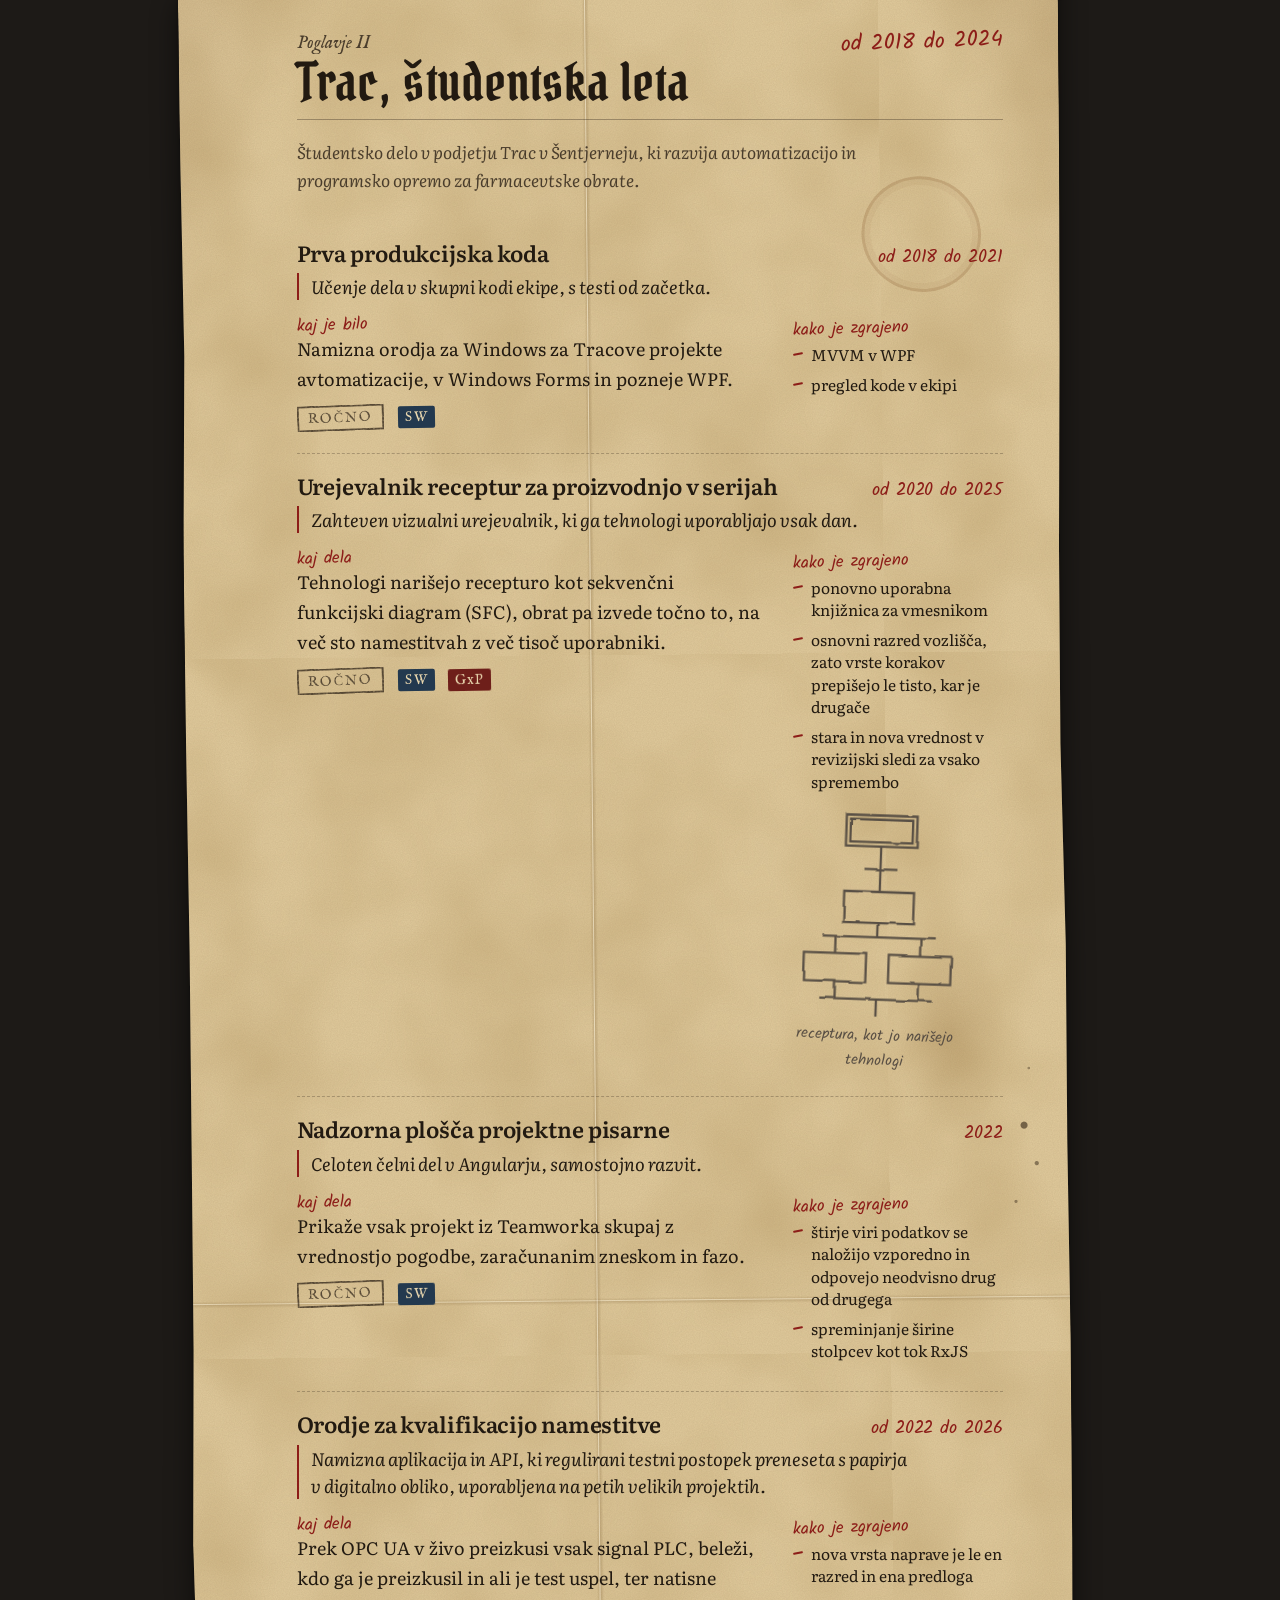
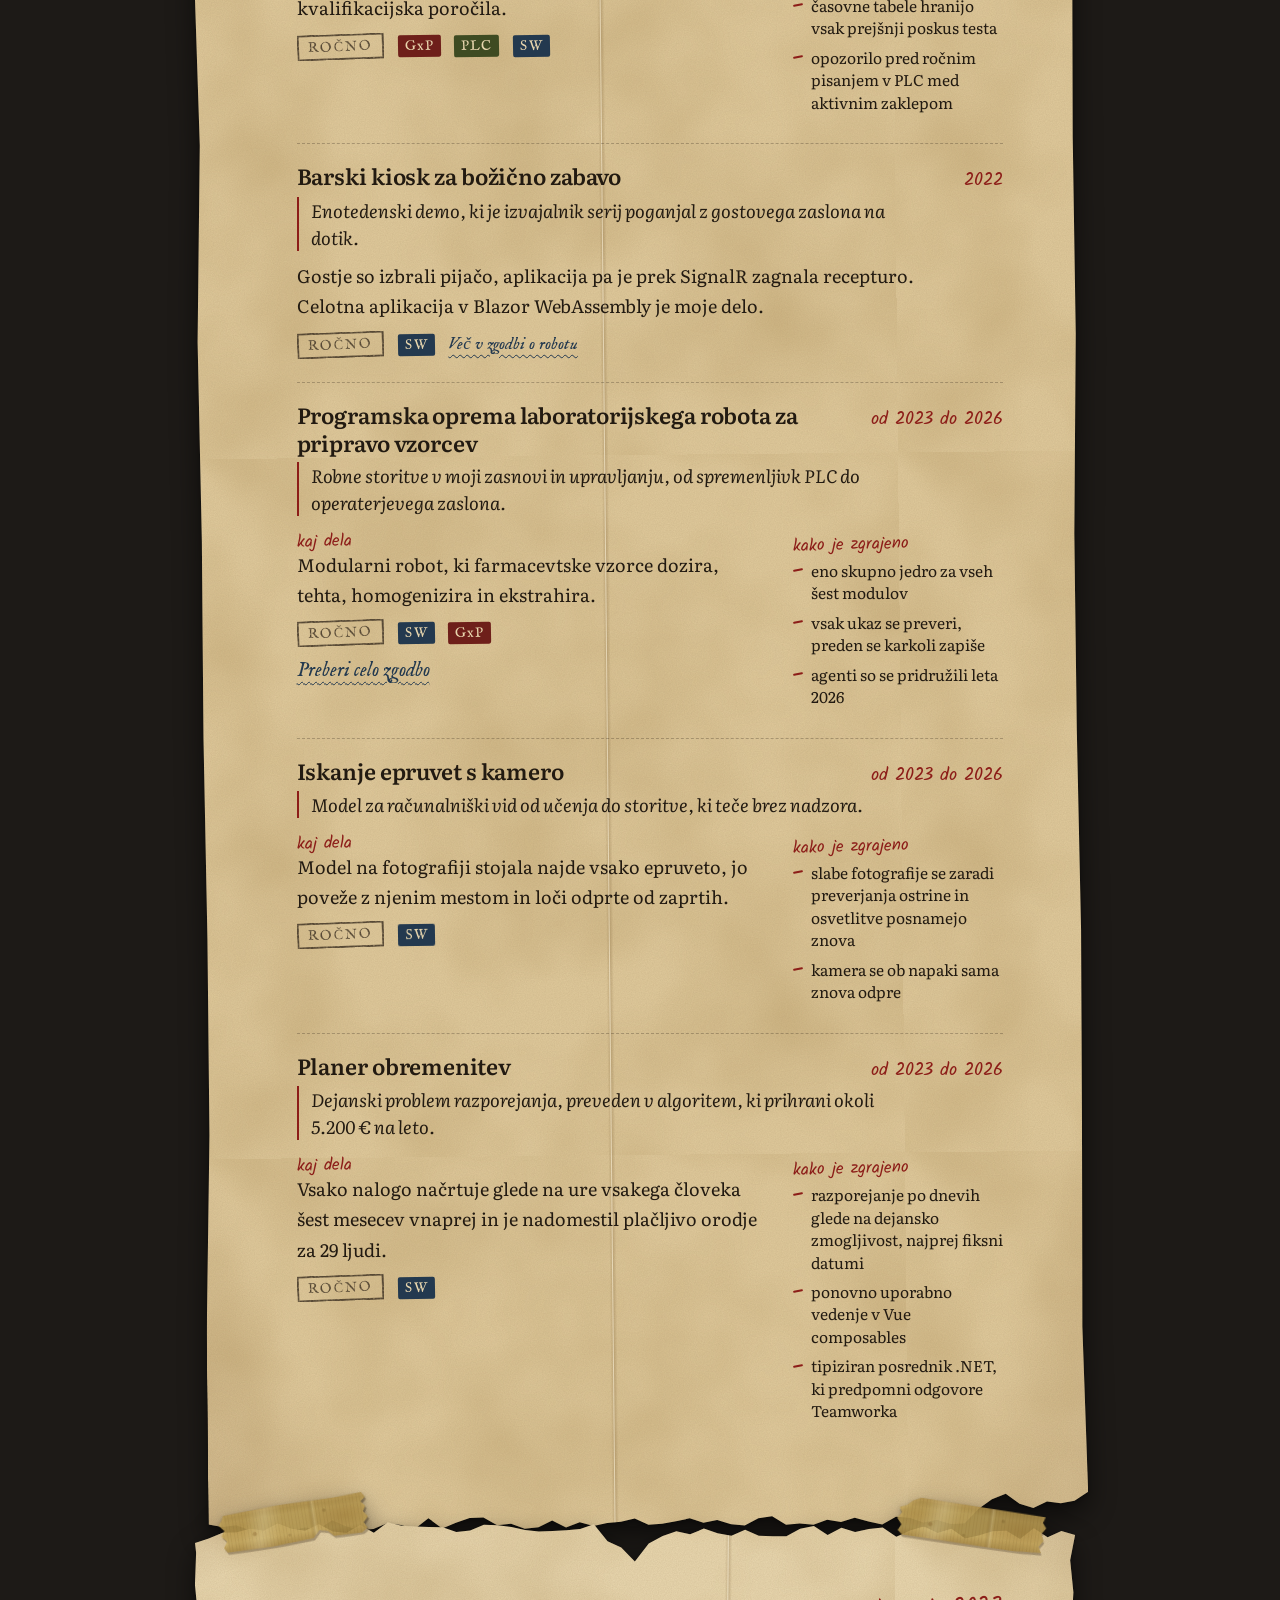
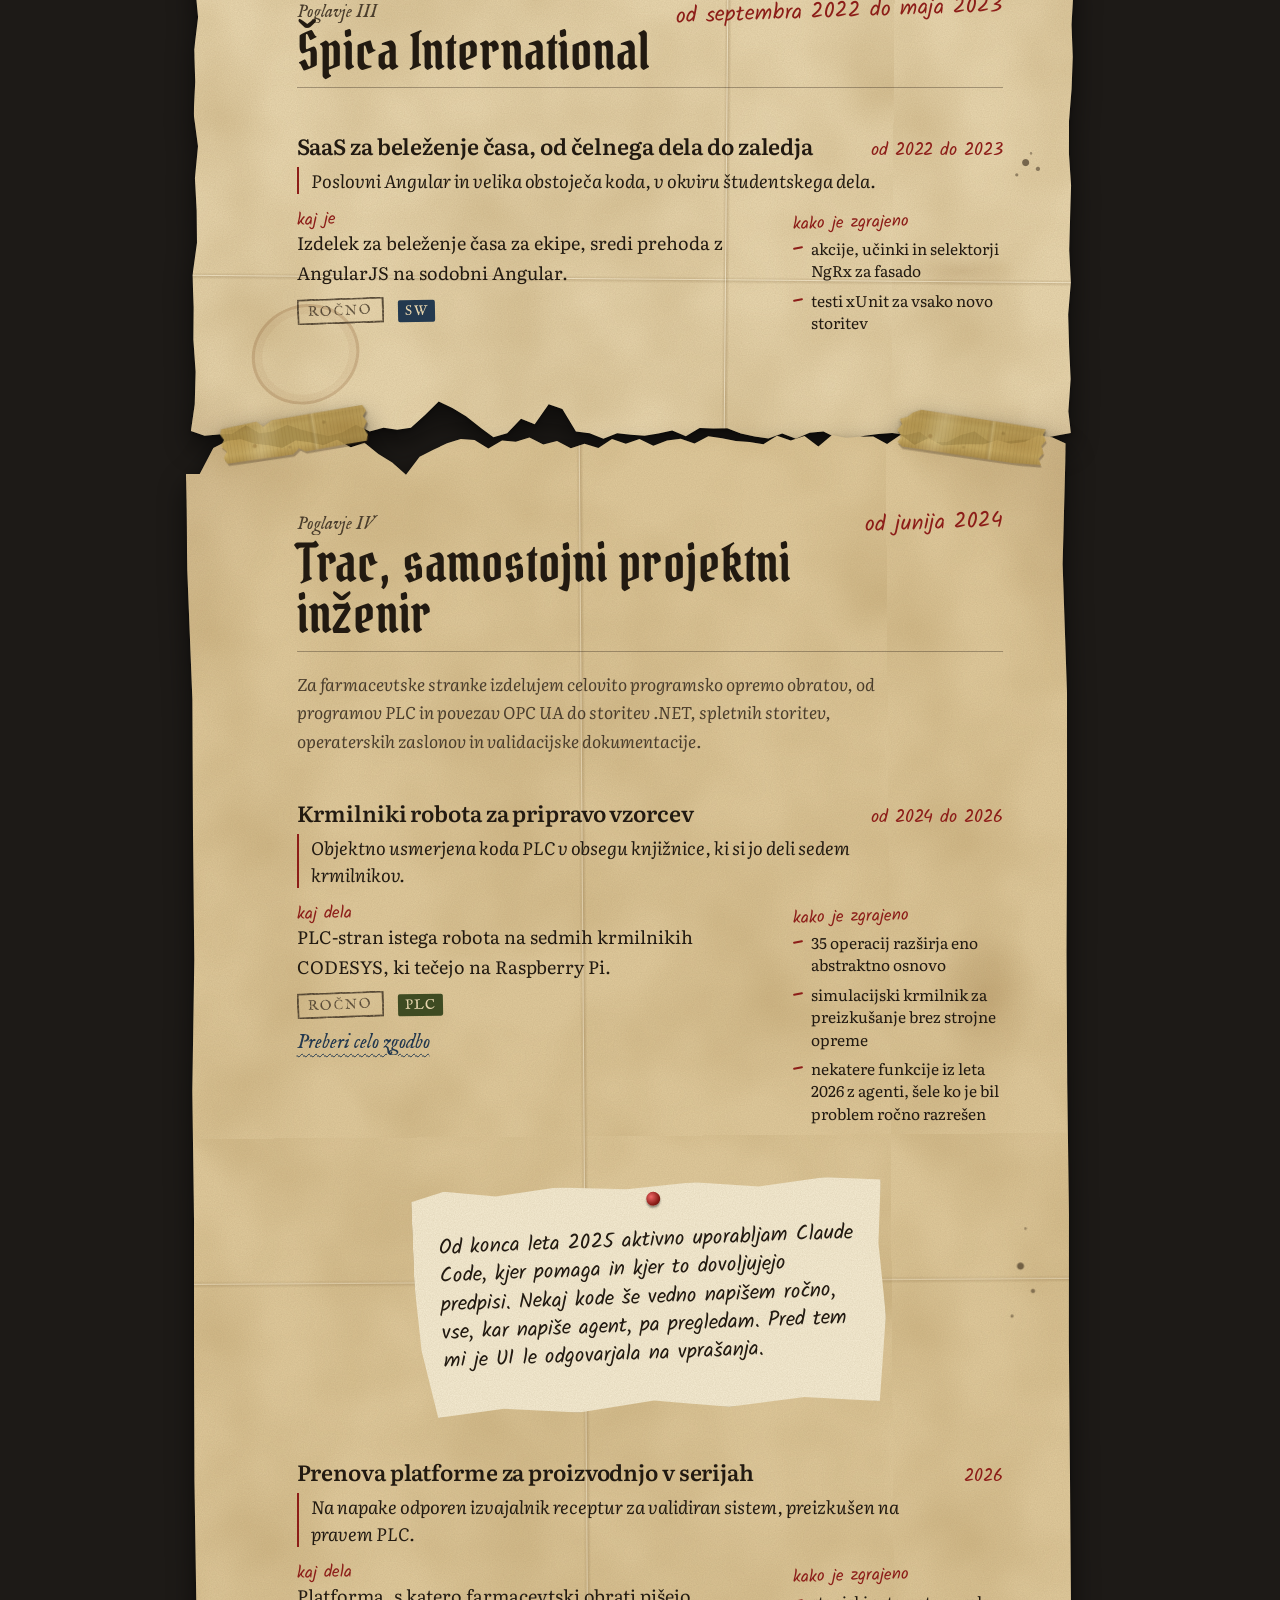
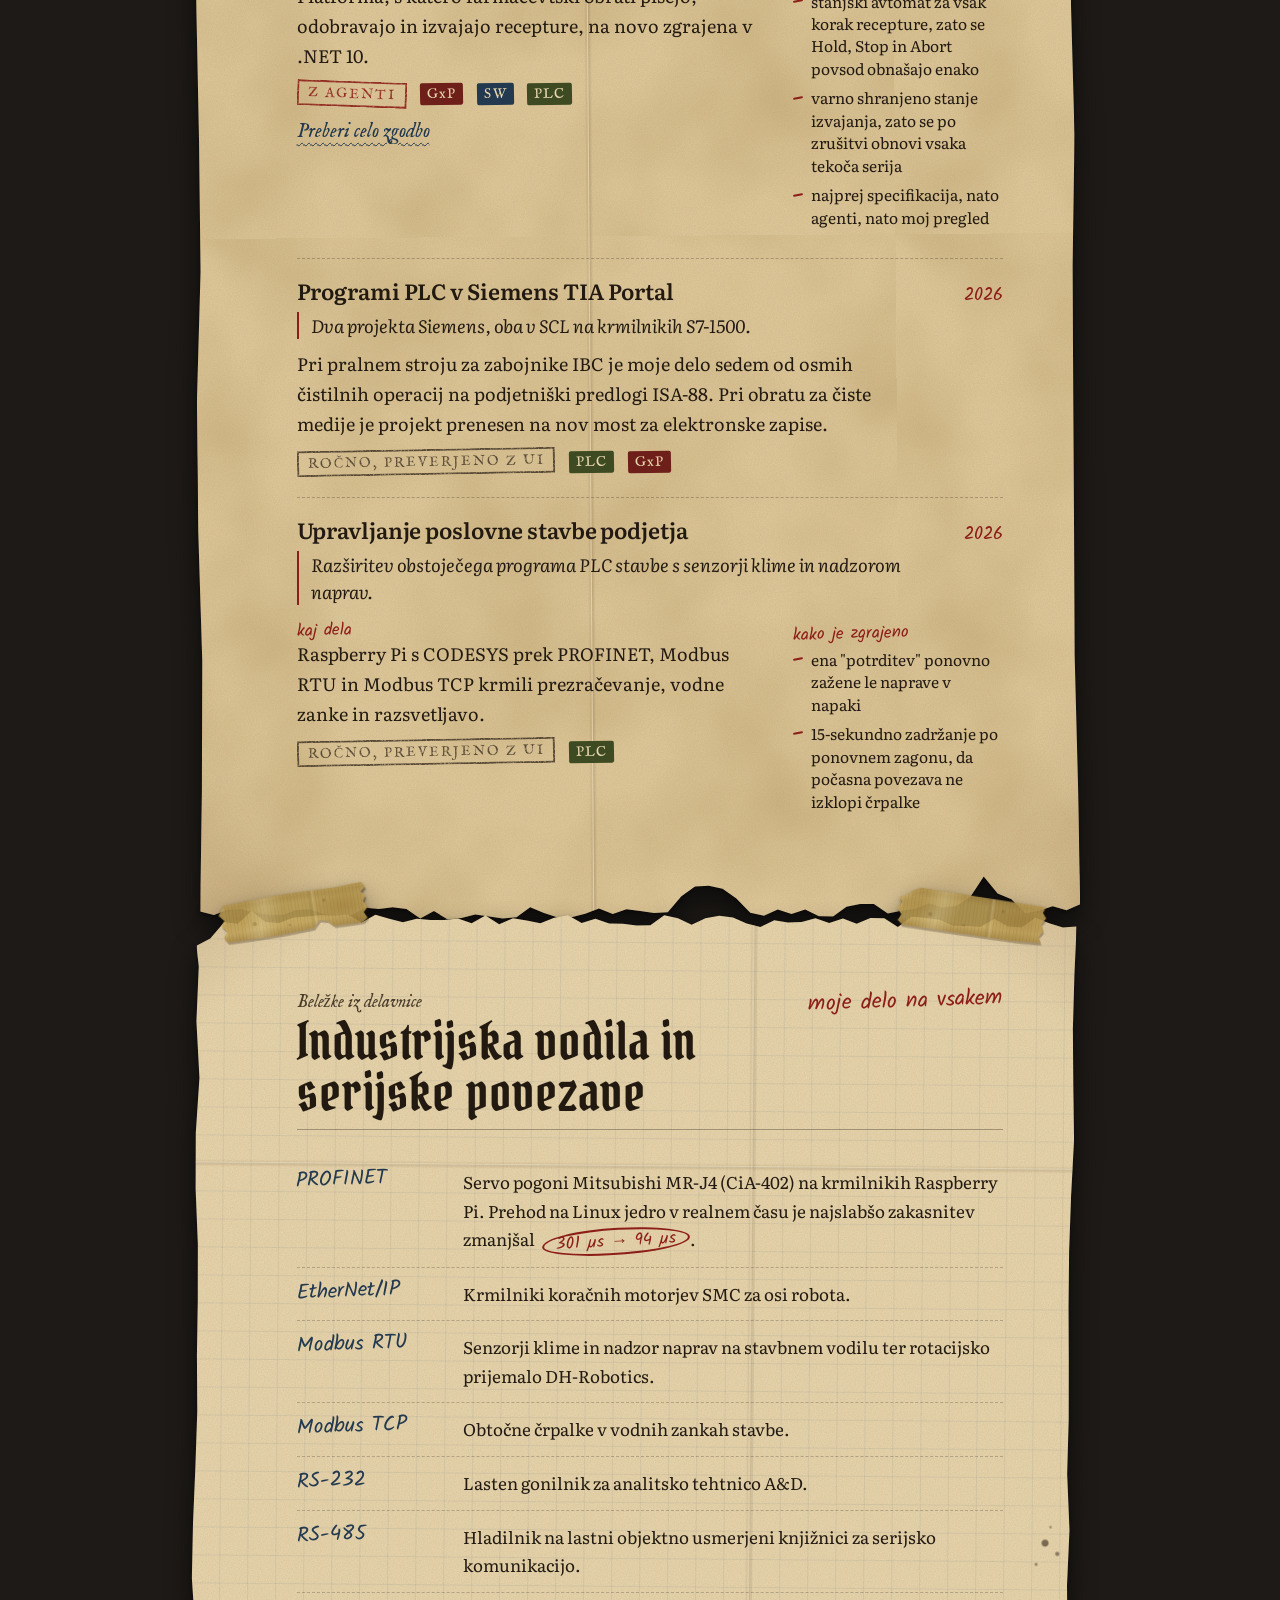
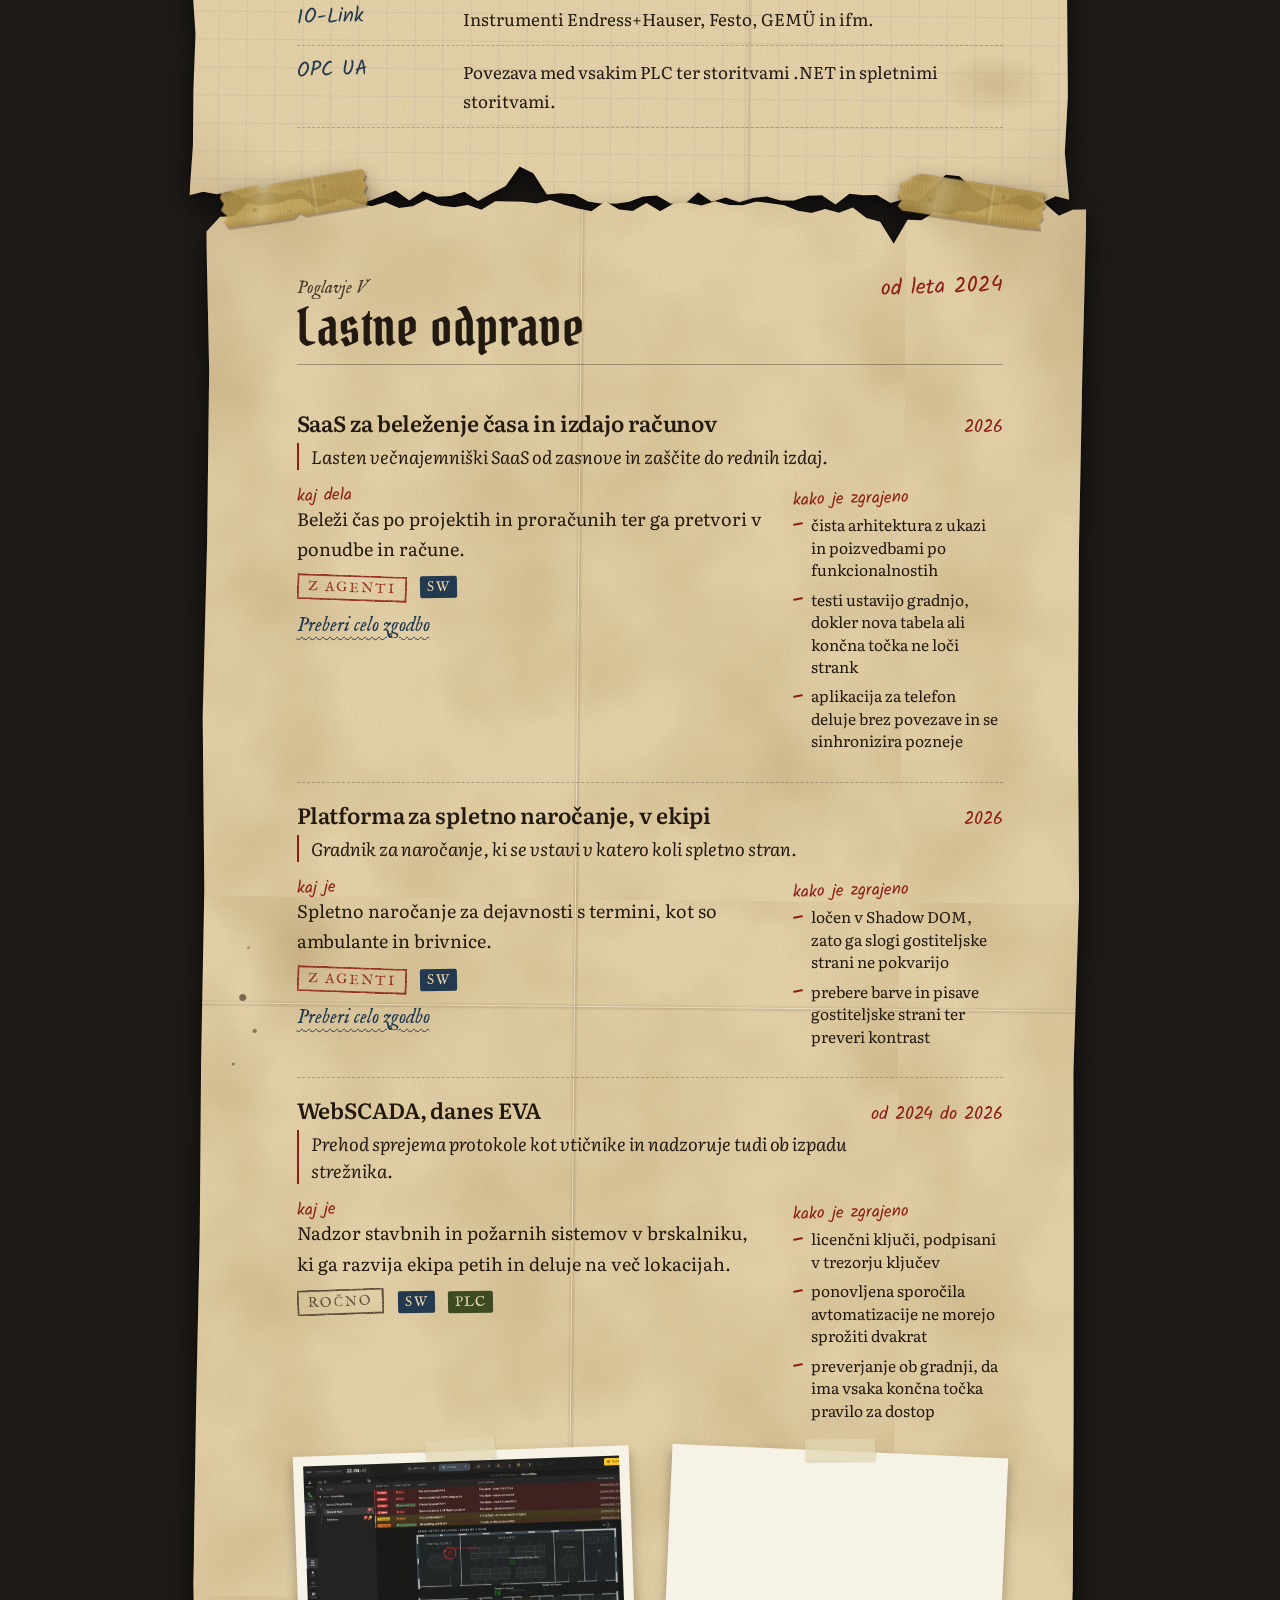
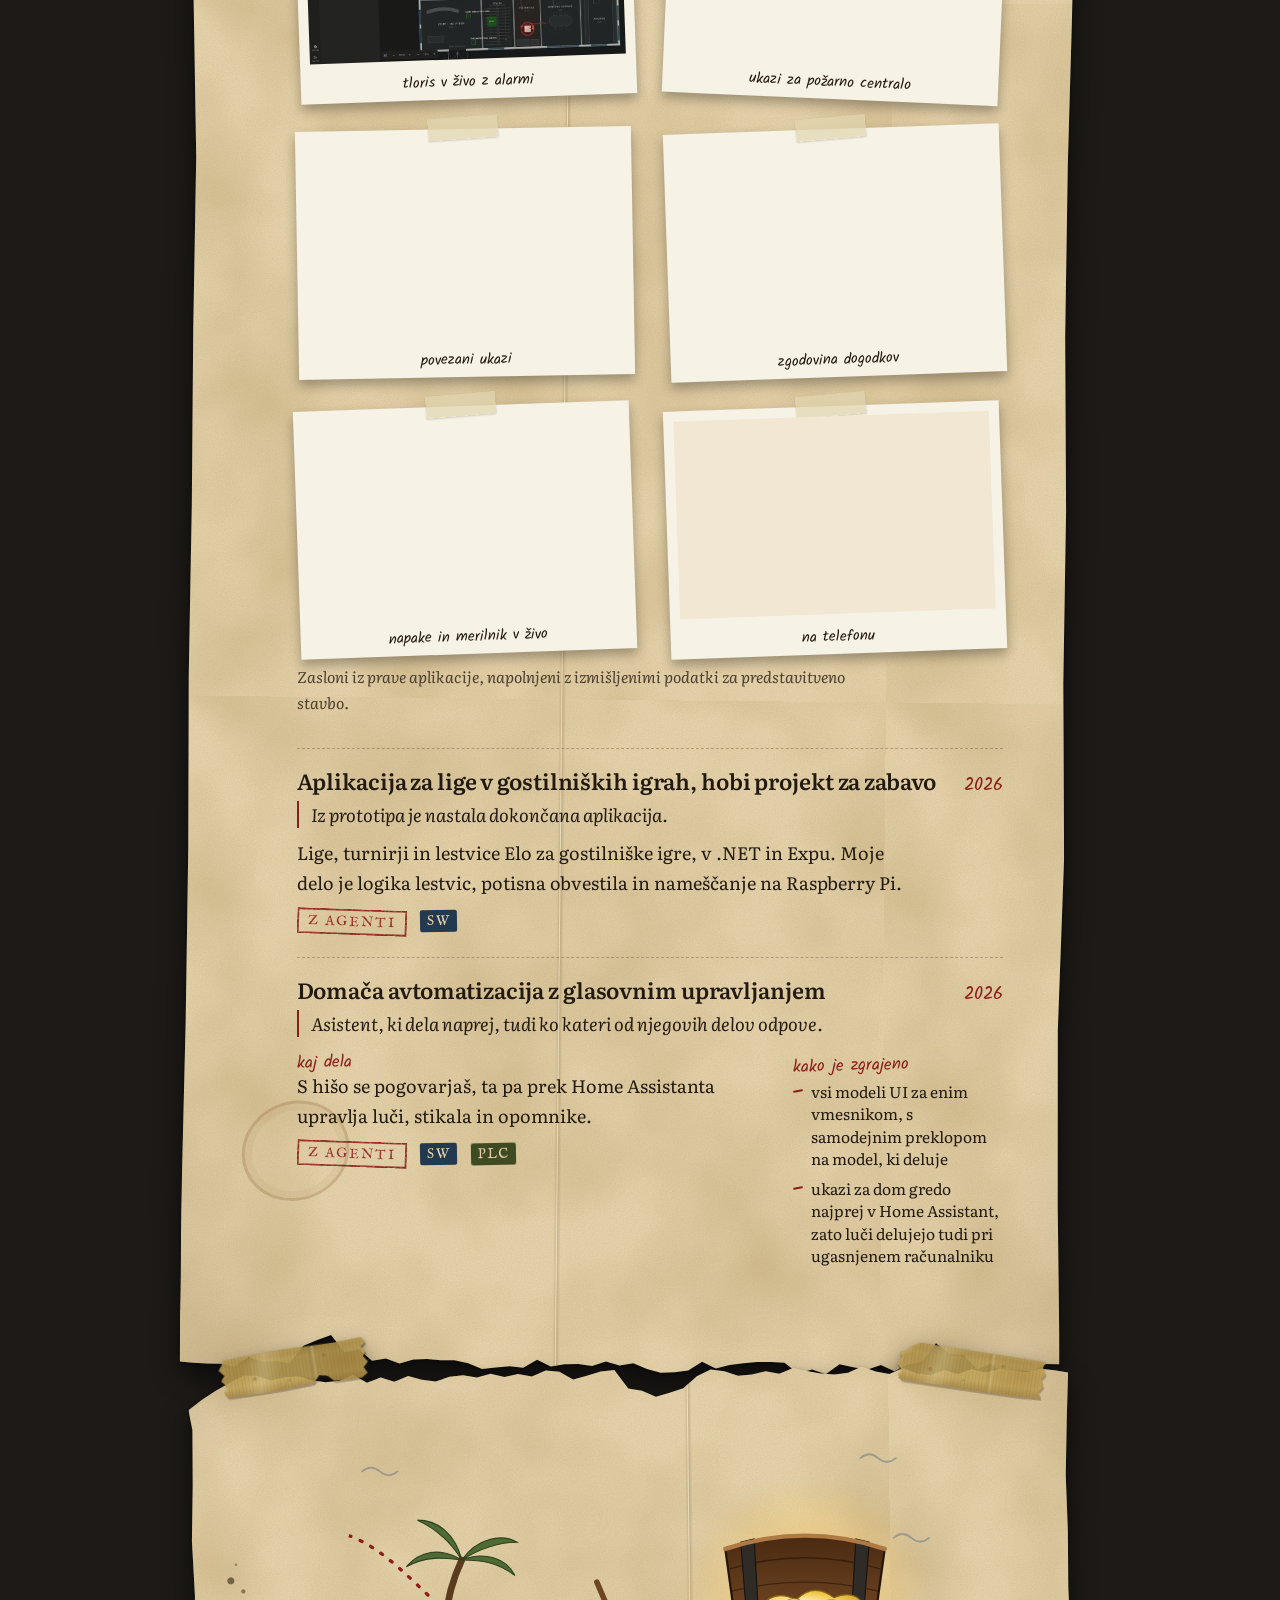
==== commit cf8dbd87: "Remove the hand tool" ====
--- a/sl.html
+++ b/sl.html
@@ -152,7 +152,6 @@
   html.intro-on #home > .sheet-wrap ~ .sheet-wrap ~ .sheet-wrap ~ .sheet-wrap ~ .sheet-wrap { filter: none; visibility: hidden; }
   .trail:not(.ready) { visibility: hidden; }
   /* while the taped pages swing, each one gets its own layer so its shadow isn't redrawn every frame */
-  .page.swinging > .sheet-wrap { will-change: translate, rotate; }
   .intro-skip { position: fixed; left: 0; right: 0; bottom: 18px; z-index: 41; text-align: center; color: rgba(230, 210, 170, .55); font-style: italic; font-size: 15px; pointer-events: none; transition: opacity 400ms ease; }
 
   /* ============ title page ============ */
@@ -595,24 +594,7 @@
       radial-gradient(ellipse 9% 5% at var(--wx, 90%) var(--wy, 20%), rgba(120, 80, 30, .16), transparent 70%);
   }
   .sheet.coffee2 .paper::after { content: ""; position: absolute; left: 7%; bottom: 6%; width: 104px; height: 104px; border-radius: 50%; box-shadow: inset 0 0 0 3px rgba(120, 72, 30, .18), inset 0 0 0 10px rgba(120, 72, 30, .05); transform: rotate(-24deg) scale(1.05, .95); pointer-events: none; }
-  /* hand tool: pull a page and its taped neighbours come along; let go and gravity swings them back */
   html { overflow-x: clip; }
-  .sheet-wrap { transition: scale 180ms var(--ease-out); }
-  html.hand-on .page.on .sheet-wrap { cursor: grab; touch-action: none; user-select: none; -webkit-user-select: none; }
-  html.hand-on .page.on .sheet-wrap img { -webkit-user-drag: none; }
-  html.grabbing, html.grabbing * { cursor: grabbing !important; }
-  .sheet-wrap.held { scale: 1.025; will-change: translate, rotate; filter: drop-shadow(0 34px 30px rgba(0, 0, 0, .42)) drop-shadow(0 6px 6px rgba(0, 0, 0, .3)); }
-  .sheet-wrap.landing { transition: scale 420ms cubic-bezier(.3, 2.2, .55, 1); }
-  .hand-tools { position: fixed; left: 14px; bottom: 14px; z-index: 90; display: flex; gap: 8px; align-items: center; transition: opacity 300ms ease; }
-  html.intro-on .hand-tools { opacity: 0; pointer-events: none; }
-  .hand-tools button { display: inline-flex; align-items: center; gap: 8px; padding: 8px 15px 8px 11px; border: 1.5px solid rgba(43, 33, 24, .55); border-radius: 999px; background: var(--paper-2); color: var(--ink); box-shadow: 0 6px 14px rgba(0, 0, 0, .45); font-family: var(--f-hand); font-size: 19px; line-height: 1; cursor: pointer; transition: transform 160ms var(--ease-out), background 160ms ease, color 160ms ease; }
-  .hand-tools button:hover { transform: translateY(-2px) rotate(-1.5deg); }
-  .hand-tools button:active { transform: translateY(0) scale(.97); }
-  .hand-tools svg { width: 22px; height: 22px; fill: none; stroke: currentColor; stroke-width: 1.8; stroke-linecap: round; stroke-linejoin: round; }
-  .hand-tools #handTool[aria-pressed="true"] { background: var(--red); border-color: var(--red); color: var(--paper-2); }
-  .hand-tools #handTool[aria-pressed="true"] svg { animation: wave 1.6s ease-in-out infinite; transform-origin: 50% 90%; }
-  @keyframes wave { 0%, 100% { transform: rotate(0); } 25% { transform: rotate(-14deg); } 60% { transform: rotate(10deg); } }
-  @media (prefers-reduced-motion: reduce) { .hand-tools #handTool[aria-pressed="true"] svg { animation: none; } }
   /* switching language: the page fades out, and the other one fades in at the same place */
   html.leaving .journal, html.arriving .journal { opacity: 0; }
   html.leaving .journal { transition: opacity 180ms ease; }
@@ -663,12 +645,8 @@
     .built td:first-child { width: 74px; }
     /* the fixed controls get smaller, and slide away while you read down the page */
     .lang-switch { top: 8px; right: 8px; scale: .86; transform-origin: top right; }
-    .hand-tools { left: 10px; bottom: 10px; }
-    .hand-tools button { padding: 9px; }
-    #handLbl { position: absolute; width: 1px; height: 1px; overflow: hidden; clip-path: inset(50%); white-space: nowrap; }
-    .lang-switch, .hand-tools { transition: opacity 300ms ease, translate 280ms var(--ease-out); }
+    .lang-switch { transition: opacity 300ms ease, translate 280ms var(--ease-out); }
     html.tuck .lang-switch { translate: 0 -72px; }
-    html.tuck .hand-tools { translate: 0 80px; }
   }
   @media (prefers-reduced-motion: reduce) {
     *, *::before, *::after { transition-duration: .01ms !important; animation: none !important; }
@@ -1508,9 +1486,6 @@
   <a href="sl.html" hreflang="sl" lang="sl" data-lang="sl">SL</a>
 </nav>
 
-<div class="hand-tools">
-  <button type="button" id="handTool" aria-pressed="false" title="Vleci strani naokoli, lepilni trak in težnost jih vrneta nazaj (H)"><svg viewBox="0 0 24 24" aria-hidden="true"><path d="M18 11V6a2 2 0 0 0-4 0"/><path d="M14 10V4a2 2 0 0 0-4 0v2"/><path d="M10 10.5V6a2 2 0 0 0-4 0v8"/><path d="M18 8a2 2 0 1 1 4 0v6a8 8 0 0 1-8 8h-2c-2.8 0-4.5-.86-6-2.34l-3.6-3.6a2 2 0 0 1 2.83-2.82L7 15"/></svg> <span id="handLbl">Premikaj strani</span></button>
-</div>
 
 
 <script>
@@ -1939,135 +1914,6 @@
   viewer.addEventListener('pointerdown', function (e) { if (e.pointerType !== 'mouse') swX = e.clientX; });
   viewer.addEventListener('pointerup', function (e) { if (swX === null) return; var dx = e.clientX - swX; swX = null; if (Math.abs(dx) > 50) stepViewer(dx < 0 ? 1 : -1); });
 
-  // ---------- hand tool: the pages hang in a taped chain ----------
-  // Each page hangs from its top edge like a pendulum, and the tape at both corners joins it to the pages above
-  // and below. Pull a page and the tape drags its neighbours along; let go and gravity swings them all back.
-  (function () {
-    var btn = $('#handTool'), lbl = $('#handLbl'), on = false, dragDist = 0;
-    // per unit mass: gravity, the hanger at each page's top edge, the tape, the hand, and air drag
-    var G = 26000, KA = 42, CA = 1, KT = 14, CT = 1, KH = 1400, CH = 55, DV = 2, DW = 1.4;
-    var sim = null, hand = null, raf = 0, last = 0;
-    function build(page) {
-      var bodies = $$(':scope > .sheet-wrap', page).map(function (w) {
-        var r = w.getBoundingClientRect(), W = w.offsetWidth, H = w.offsetHeight;
-        return { w: w, W: W, H: H, I: (W * W + H * H) / 12, cx: r.left + r.width / 2 + scrollX, cy: r.top + r.height / 2 + scrollY,
-                 x: 0, y: 0, a: 0, vx: 0, vy: 0, va: 0, c: 1, s: 0, fx: 0, fy: 0, t: 0 };
-      });
-      var links = [];
-      for (var i = 0; i + 1 < bodies.length; i++) {
-        [-.4, .4].forEach(function (k) {
-          var A = bodies[i], B = bodies[i + 1], la = [k * A.W, A.H / 2], lb = [k * B.W, -B.H / 2];
-          links.push({ A: A, B: B, la: la, lb: lb });
-        });
-      }
-      page.classList.add('swinging');
-      return { page: page, bodies: bodies, links: links };
-    }
-    // a point given in the page's own frame, as an offset from its centre in the world
-    function rel(b, l) { return [b.c * l[0] - b.s * l[1], b.s * l[0] + b.c * l[1]]; }
-    function force(b, r, fx, fy) { b.fx += fx; b.fy += fy; b.t += r[0] * fy - r[1] * fx; }
-    function step(dt) {
-      sim.bodies.forEach(function (b) {
-        b.c = Math.cos(b.a); b.s = Math.sin(b.a);
-        b.fx = -DV * b.vx; b.fy = -DV * b.vy; b.t = -DW * b.va * b.I;
-        // the hanger holds the top edge in place and carries the weight, so the page swings like a pendulum
-        var r = rel(b, [0, -b.H / 2]), dx = b.x + r[0], dy = b.y + r[1] + b.H / 2;
-        force(b, r, -KA * dx - CA * (b.vx - b.va * r[1]), -KA * dy - CA * (b.vy + b.va * r[0]) - G);
-        b.fy += G;
-      });
-      sim.links.forEach(function (L) {
-        var A = L.A, B = L.B, ra = rel(A, L.la), rb = rel(B, L.lb);
-        var sx = B.x + rb[0] - L.lb[0] - A.x - ra[0] + L.la[0], sy = B.y + rb[1] - L.lb[1] - A.y - ra[1] + L.la[1];
-        var vx = (B.vx - B.va * rb[1]) - (A.vx - A.va * ra[1]), vy = (B.vy + B.va * rb[0]) - (A.vy + A.va * ra[0]);
-        var fx = -KT * sx - CT * vx, fy = -KT * sy - CT * vy;
-        force(B, rb, fx, fy); force(A, ra, -fx, -fy);
-      });
-      if (hand) {
-        var b = hand.b, r = rel(b, hand.l), gx = b.cx + b.x + r[0], gy = b.cy + b.y + r[1];
-        force(b, r, KH * (hand.x - gx) - CH * (b.vx - b.va * r[1] - hand.vx), KH * (hand.y - gy) - CH * (b.vy + b.va * r[0] - hand.vy));
-      }
-      sim.bodies.forEach(function (b) {
-        b.vx += b.fx * dt; b.vy += b.fy * dt; b.va += b.t / b.I * dt;
-        b.x += b.vx * dt; b.y += b.vy * dt; b.a += b.va * dt;
-      });
-    }
-    function settled() {
-      return !hand && sim.bodies.every(function (b) {
-        return Math.abs(b.x) < .3 && Math.abs(b.y) < .3 && Math.abs(b.a) < .0004 && Math.abs(b.vx) < 4 && Math.abs(b.vy) < 4 && Math.abs(b.va) < .004;
-      });
-    }
-    function rest() {
-      if (!sim) return;
-      sim.bodies.forEach(function (b) { b.w.style.translate = ''; b.w.style.rotate = ''; b.w.style.zIndex = ''; b.w.classList.remove('held'); });
-      sim.page.classList.remove('swinging');
-      sim = null; cancelAnimationFrame(raf); raf = 0;
-    }
-    function frame(now) {
-      var dt = Math.min(.033, Math.max(0, now - last) / 1000), n = Math.max(1, Math.ceil(dt * 480)), i;
-      last = now;
-      for (i = 0; i < n; i++) step(dt / n);
-      if (settled()) return rest();
-      sim.bodies.forEach(function (b) {
-        b.w.style.translate = b.x.toFixed(1) + 'px ' + b.y.toFixed(1) + 'px'; b.w.style.rotate = b.a.toFixed(4) + 'rad';
-      });
-      raf = requestAnimationFrame(frame);
-    }
-    function setOn(v) {
-      on = v; root.classList.toggle('hand-on', on);
-      btn.setAttribute('aria-pressed', String(on)); lbl.textContent = on ? tr('Done', 'Končano') : tr('Move the pages', 'Premikaj strani');
-    }
-    btn.addEventListener('click', function () { setOn(!on); });
-
-    document.addEventListener('pointerdown', function () { dragDist = 0; }, true);
-    journal.addEventListener('pointerdown', function (e) {
-      if (!on || !introDone || e.button > 0) return;
-      var w = e.target.closest('.page.on > .sheet-wrap');
-      if (!w) return;
-      e.preventDefault();
-      var page = w.parentNode;
-      if (sim && sim.page !== page) rest();
-      if (!sim) sim = build(page);
-      var b = sim.bodies.filter(function (q) { return q.w === w; })[0];
-      var hx = e.clientX + scrollX, hy = e.clientY + scrollY, dx = hx - (b.cx + b.x), dy = hy - (b.cy + b.y), c = Math.cos(b.a), s = Math.sin(b.a);
-      hand = { b: b, id: e.pointerId, l: [c * dx + s * dy, -s * dx + c * dy], x: hx, y: hy, vx: 0, vy: 0, t: performance.now(), sx: e.clientX, sy: e.clientY, ex: e.clientX, ey: e.clientY };
-      sim.bodies.forEach(function (q) { q.w.style.zIndex = q === b ? 3 : ''; });
-      w.classList.remove('landing'); w.classList.add('held'); root.classList.add('grabbing');
-      try { w.setPointerCapture(e.pointerId); } catch (err) {}
-      if (!raf) { last = performance.now(); raf = requestAnimationFrame(frame); }
-    });
-    function follow(cx, cy) {
-      var now = performance.now(), dt = Math.max(4, now - hand.t) / 1000, nx = cx + scrollX, ny = cy + scrollY;
-      hand.vx = hand.vx * .6 + (nx - hand.x) / dt * .4; hand.vy = hand.vy * .6 + (ny - hand.y) / dt * .4;
-      hand.x = nx; hand.y = ny; hand.t = now;
-    }
-    addEventListener('pointermove', function (e) {
-      if (!hand || e.pointerId !== hand.id) return;
-      hand.ex = e.clientX; hand.ey = e.clientY;
-      dragDist = Math.max(dragDist, Math.hypot(e.clientX - hand.sx, e.clientY - hand.sy));
-      follow(e.clientX, e.clientY);
-    });
-    // scrolling with the wheel while holding a page carries the page along
-    addEventListener('scroll', function () { if (hand) follow(hand.ex, hand.ey); }, { passive: true });
-    function release(e) {
-      if (!hand || e.pointerId !== hand.id) return;
-      var w = hand.b.w; hand = null; root.classList.remove('grabbing');
-      w.classList.remove('held'); w.classList.add('landing');
-      setTimeout(function () { w.classList.remove('landing'); }, 450);
-      if (reduce) rest();
-    }
-    addEventListener('pointerup', release);
-    addEventListener('pointercancel', release);
-    // a drag is not a click: links and photos only open when the page was not moved
-    document.addEventListener('click', function (e) { if (on && dragDist > 4 && journal.contains(e.target)) { e.preventDefault(); e.stopPropagation(); } }, true);
-    document.addEventListener('dragstart', function (e) { if (on) e.preventDefault(); });
-    addEventListener('keydown', function (e) {
-      if (!viewer.hidden || e.ctrlKey || e.metaKey || e.altKey || /input|textarea|select/i.test(e.target.tagName)) return;
-      if (e.key === 'h' || e.key === 'H') setOn(!on);
-      else if (e.key === 'Escape' && on) setOn(false);
-    });
-    window.__chain = function () { return sim ? sim.bodies.map(function (b) { return [b.x, b.y, b.a]; }) : null; };
-  })();
-
   // ---------- X marks the spot: the route draws in, the X is painted, then the chest opens ----------
   (function () {
     var t = $('#treasure'), copyBtn = $('#copyMail');
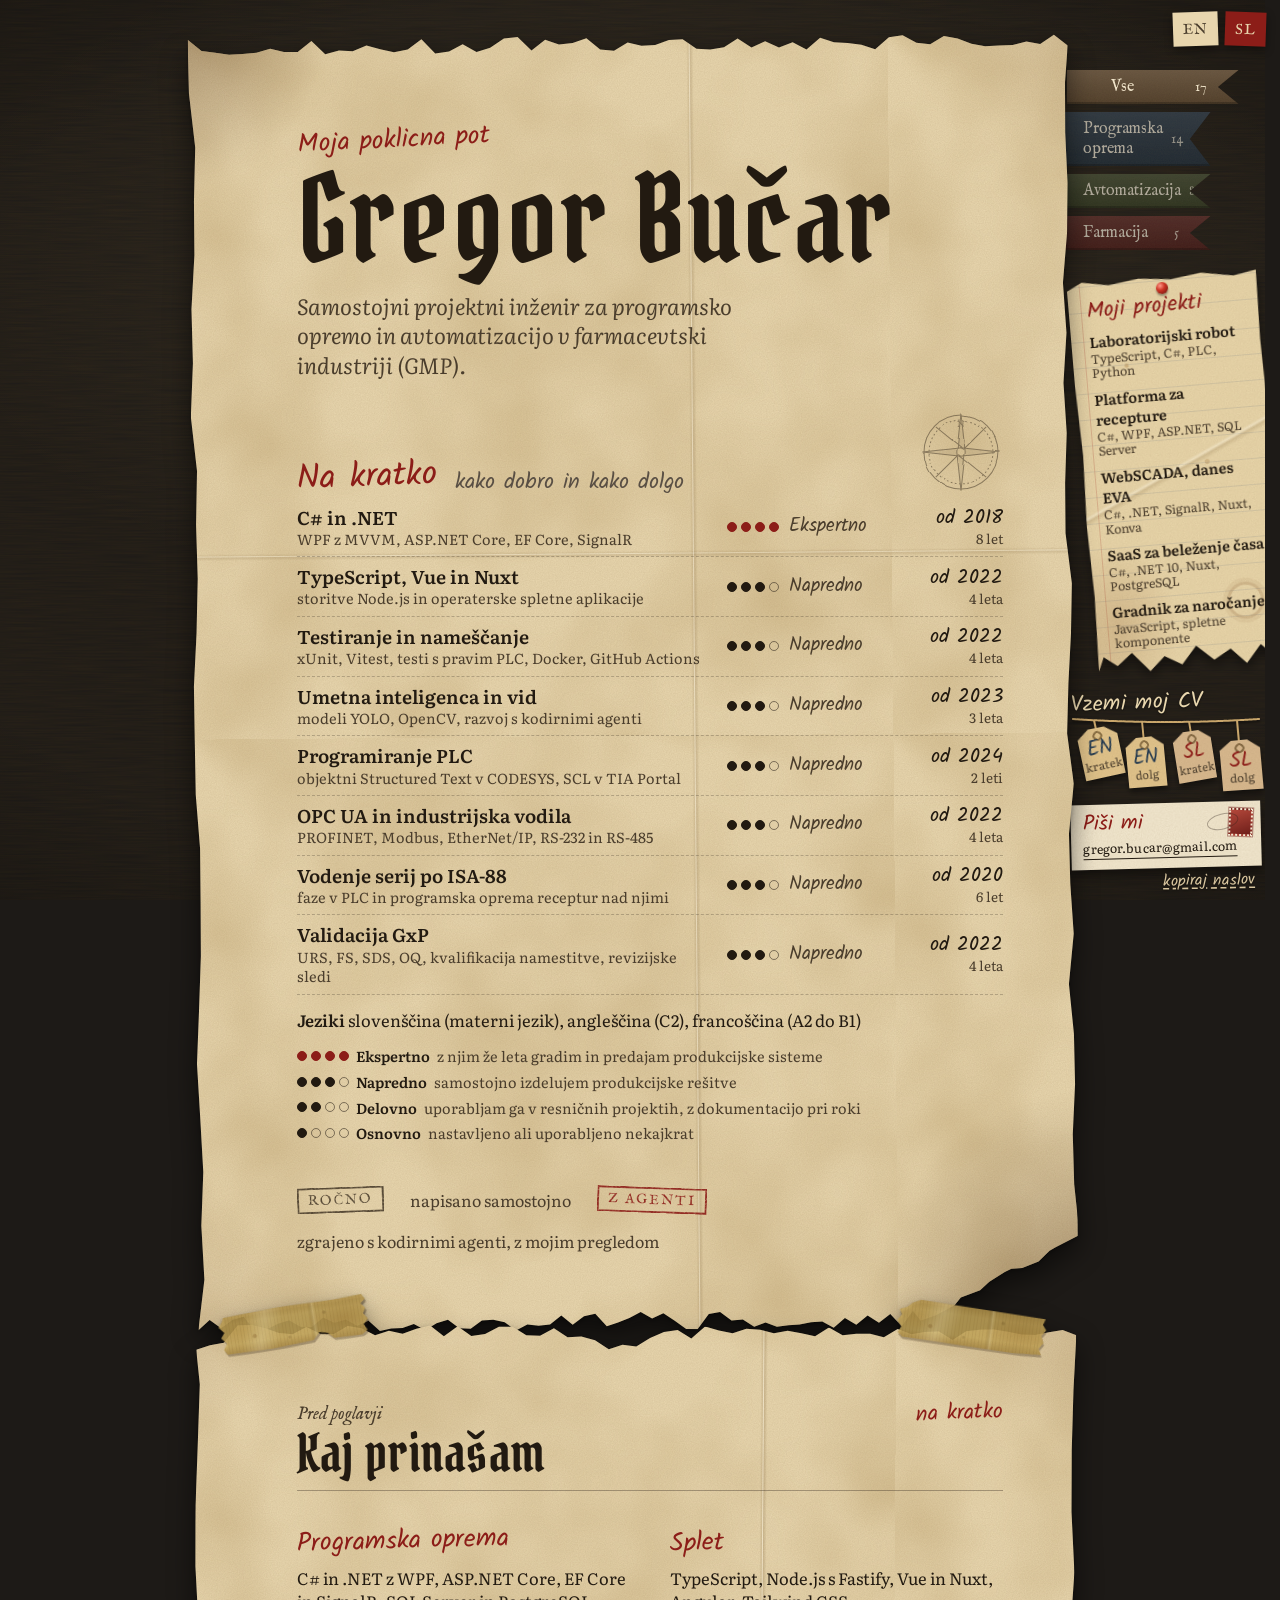
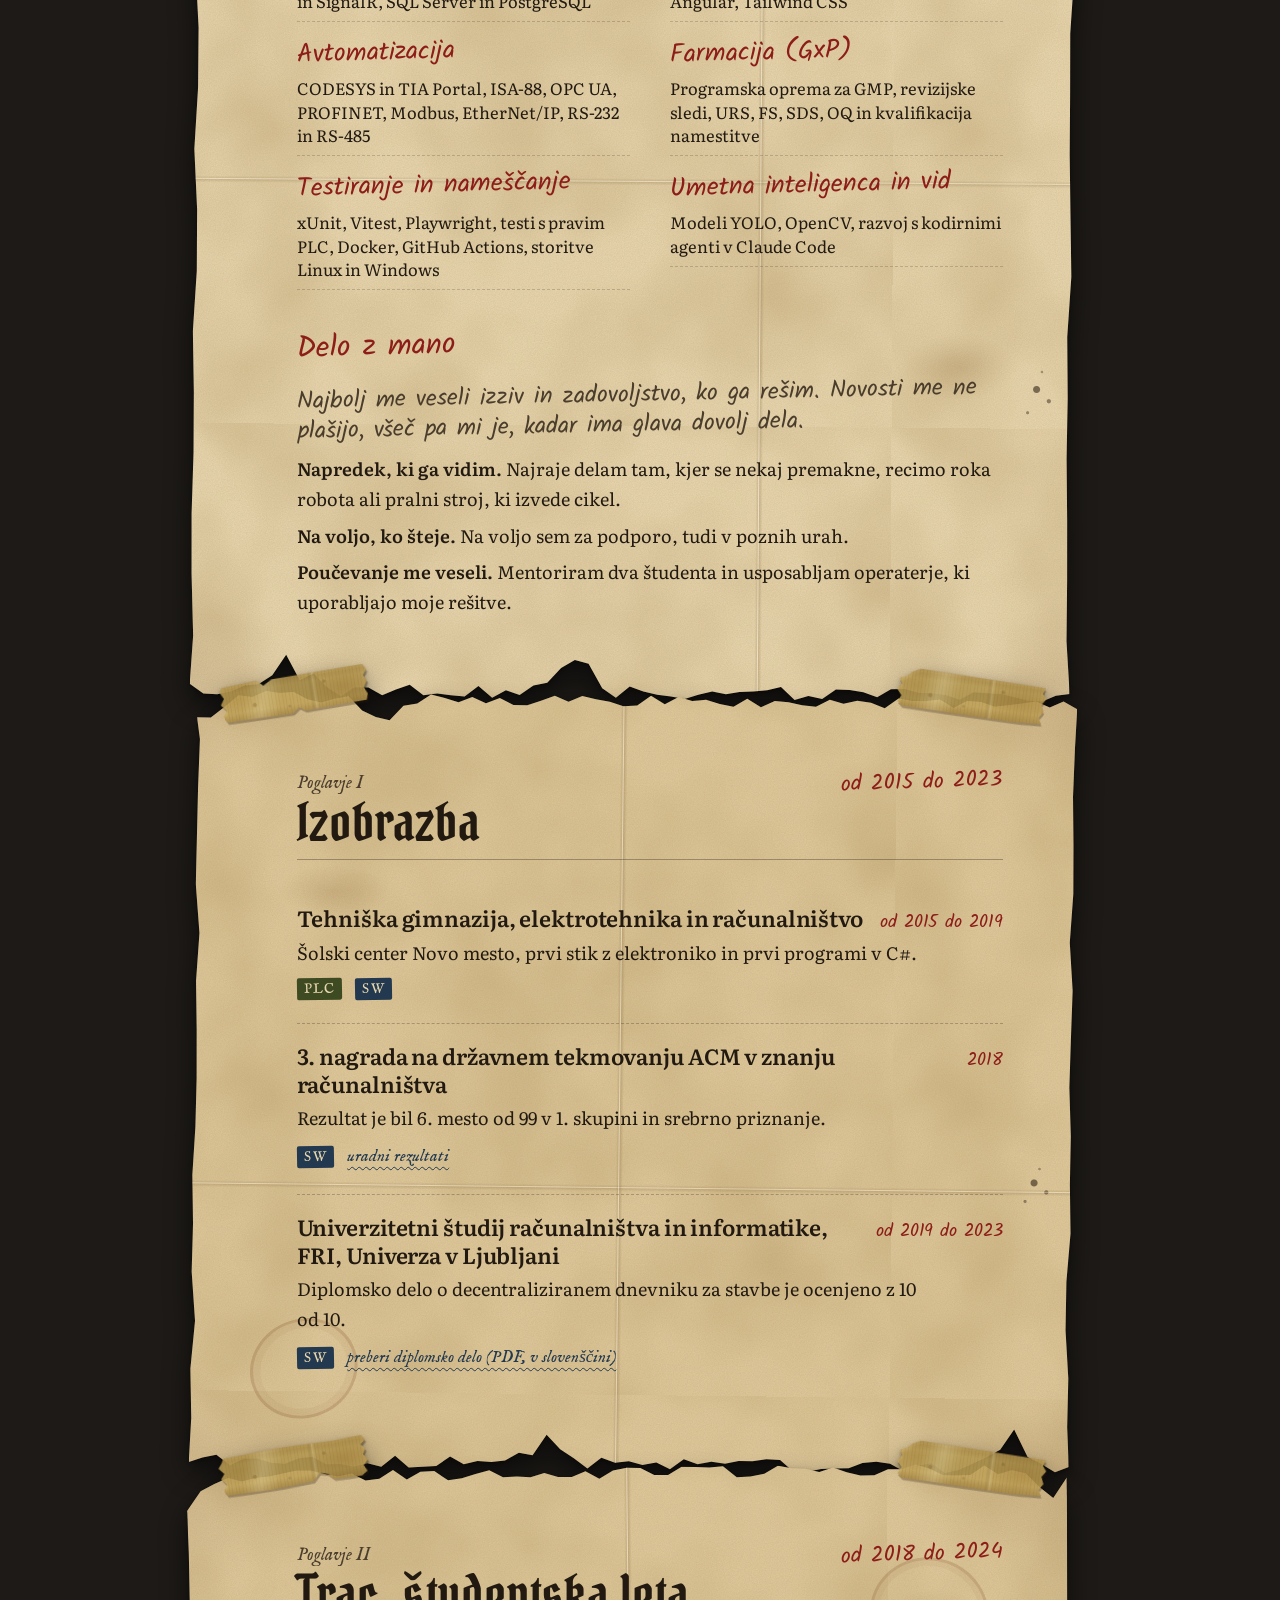
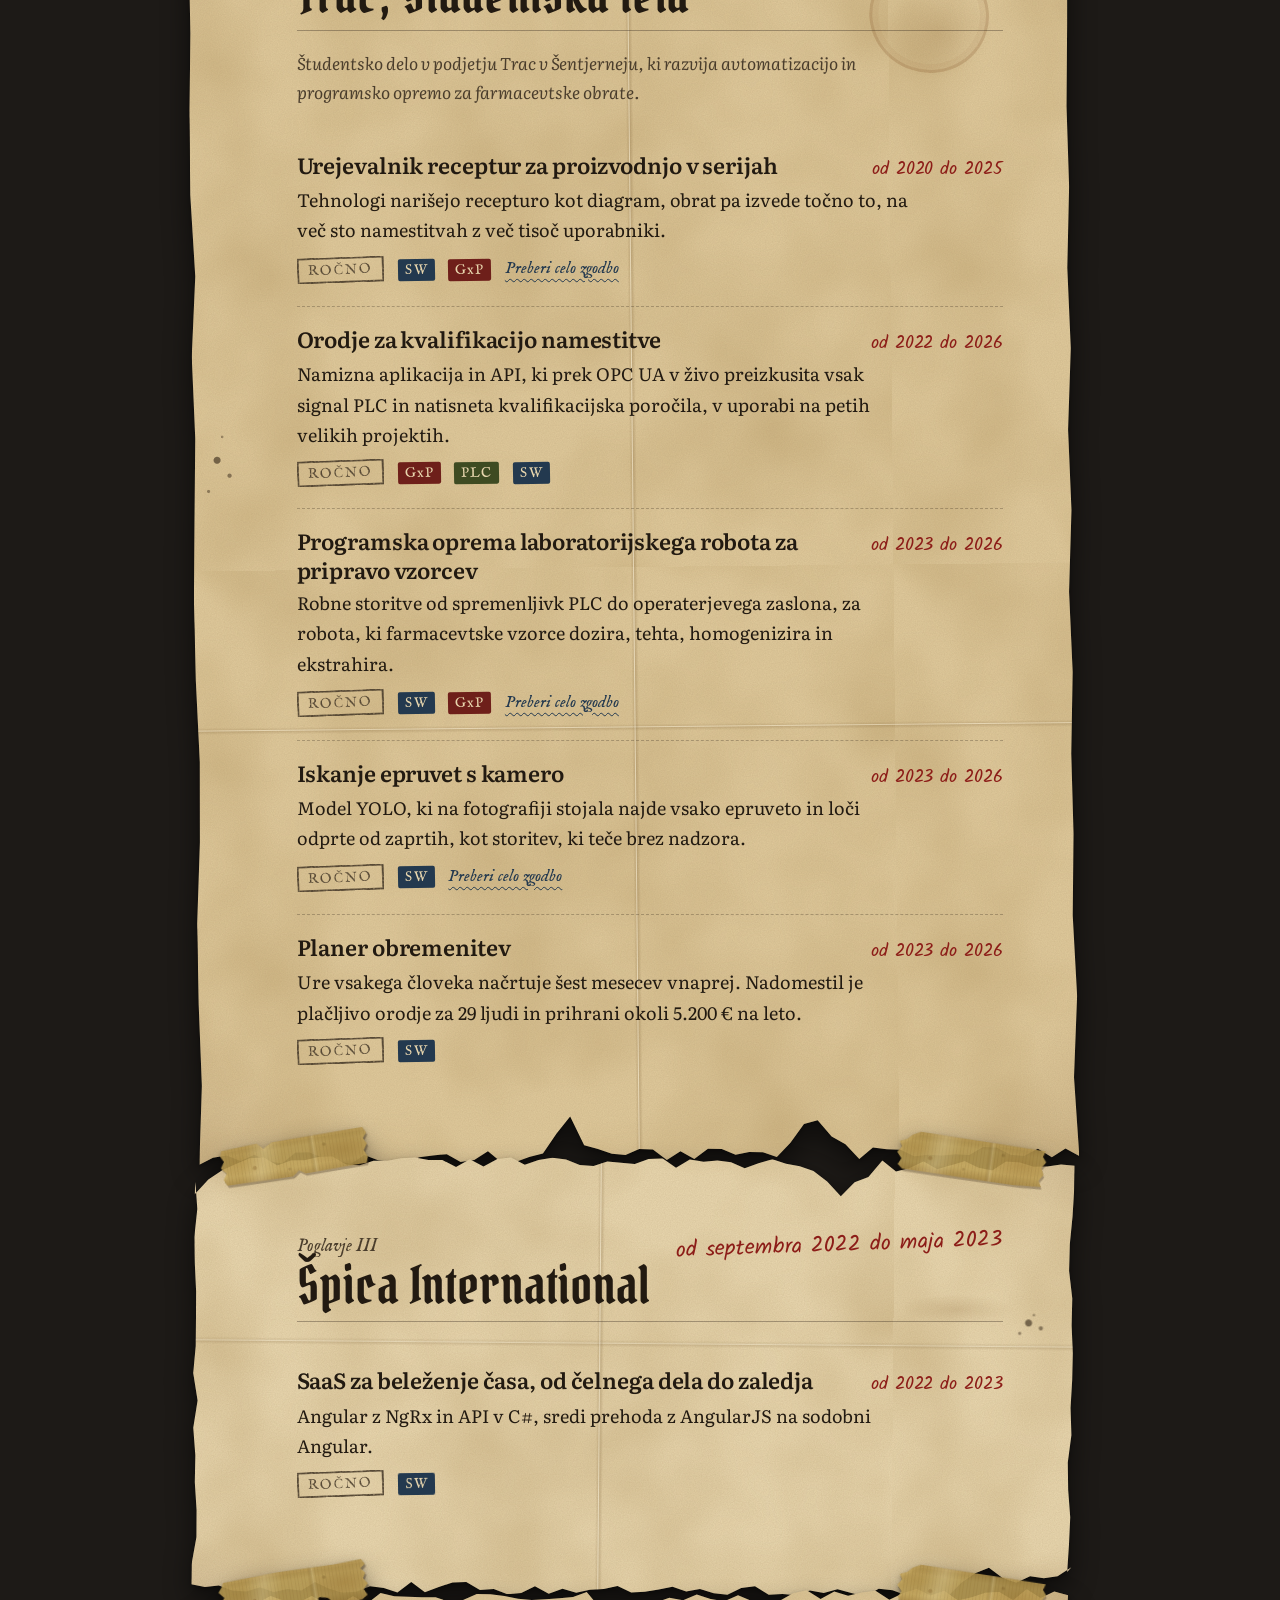
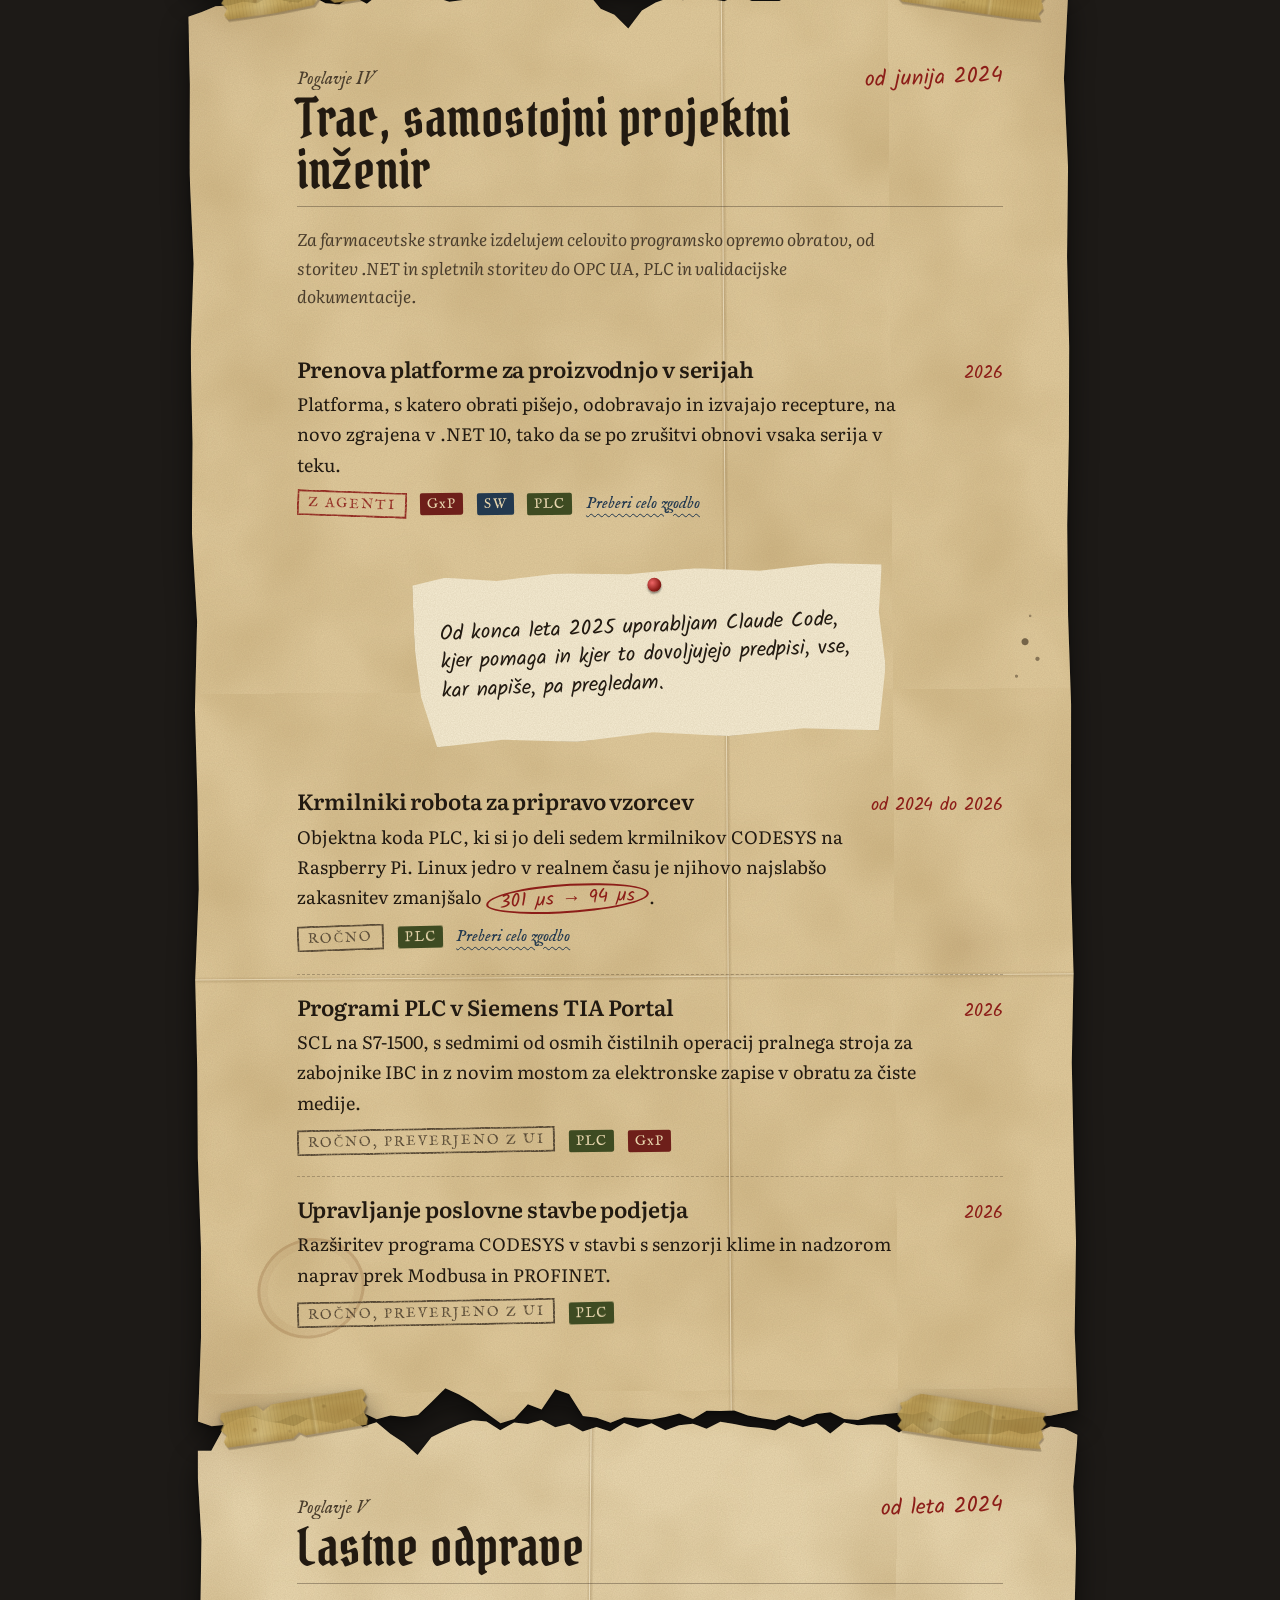
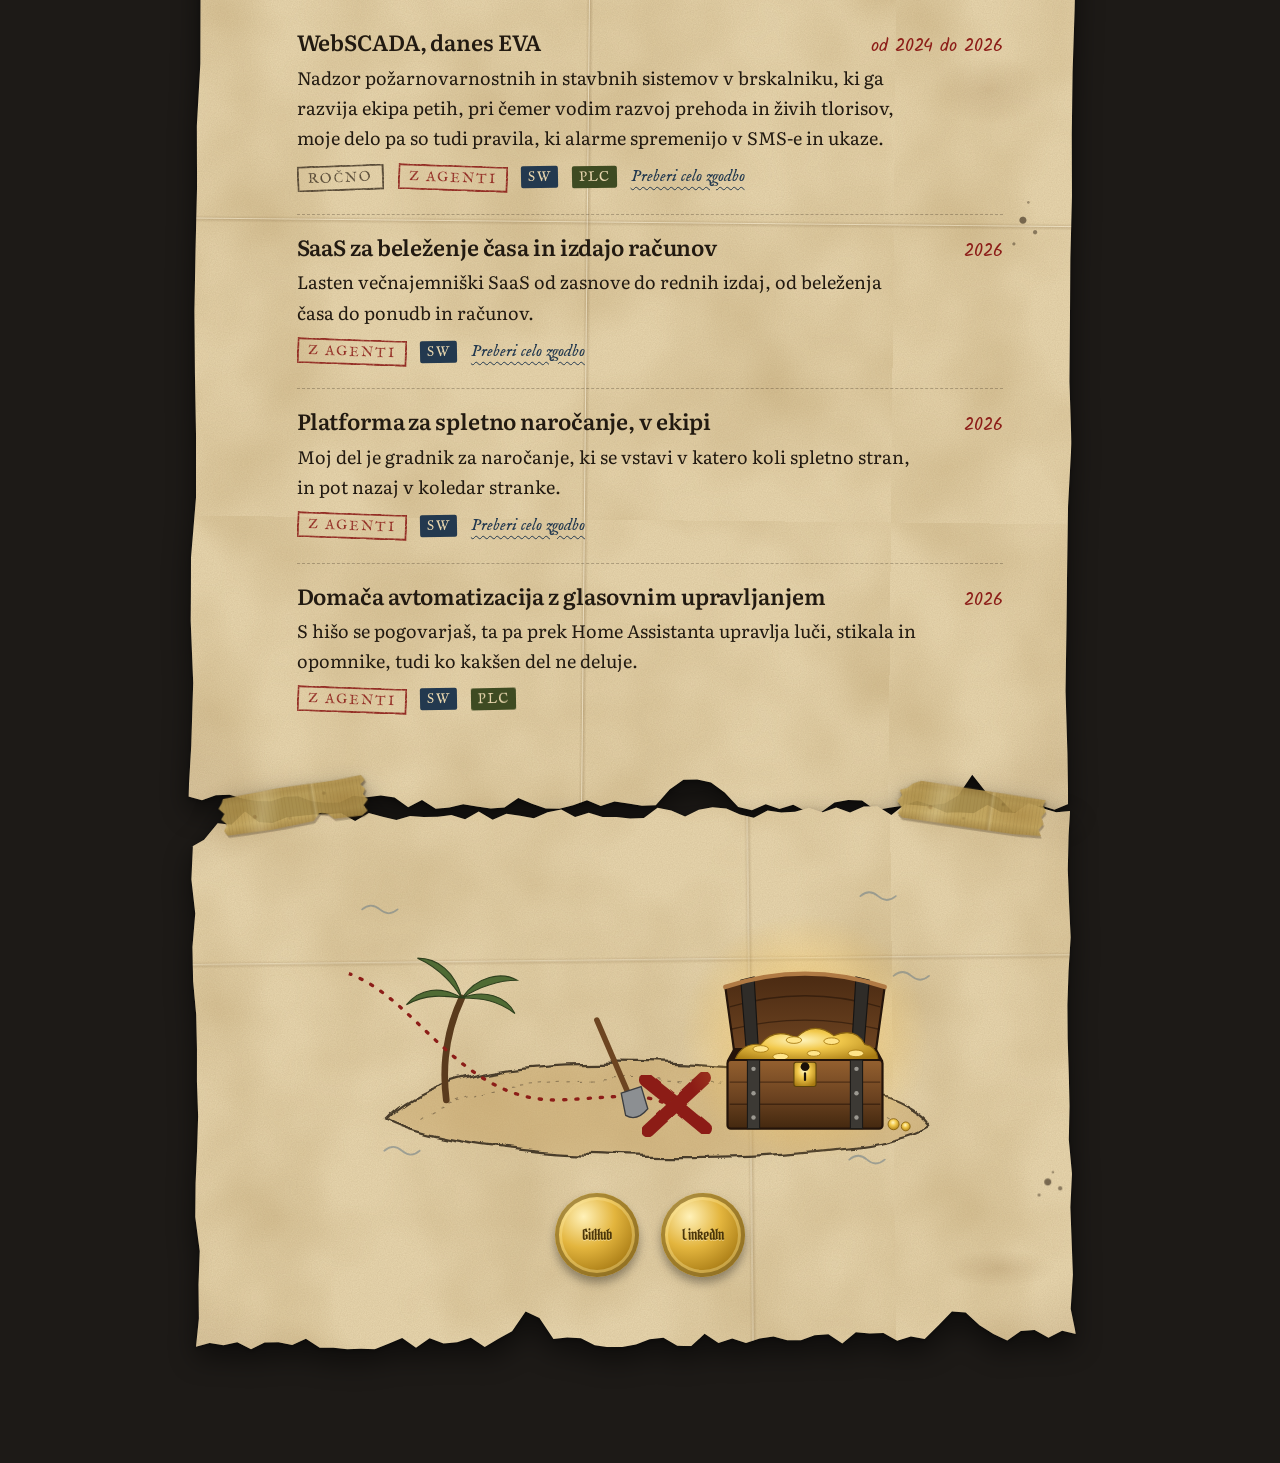
==== commit 90d7f8d7: "Shorten the journal, move the CVs to the right, add the WebSCADA story - Home is down to 8 short she" ====
--- a/sl.html
+++ b/sl.html
@@ -143,7 +143,7 @@
   .bk-inside { transform: rotateY(180deg); background: radial-gradient(ellipse 120% 100% at 50% 50%, transparent 55%, rgba(60, 35, 10, .38) 100%), var(--blots), var(--noise), #B8925E; box-shadow: inset -30px 0 40px rgba(0, 0, 0, .35); }
   /* a pasted label inside the cover, in your handwriting */
   .found { position: absolute; left: 14%; right: 16%; top: 30%; padding: 34px 40px 30px; transform: rotate(-2.5deg); background: repeating-linear-gradient(transparent 0 56px, rgba(44, 74, 114, .22) 56px 58px), var(--noise), #EFE3C4; box-shadow: 0 6px 14px rgba(0, 0, 0, .3); text-align: center; color: var(--ink); }
-  .found span { display: block; font-family: var(--f-head); font-style: italic; font-size: 34px; color: var(--ink-2); }
+  .found span { display: block; font-family: var(--f-hand); font-size: 36px; line-height: 1.1; color: var(--ink-2); transform: rotate(-1deg); }
   .found b { display: block; margin: 6px 0 2px; font-family: var(--f-hand); font-weight: 400; font-size: 96px; line-height: 1; color: var(--blue); transform: rotate(-2deg); }
   .found em { display: block; margin-top: 8px; font-family: var(--f-hand); font-style: normal; font-size: 58px; color: var(--blue); }
   #home.dropping > .sheet-wrap { transform-origin: 50% 0; will-change: transform; }
@@ -219,7 +219,7 @@
   /* ============ bookmark ribbons (area filter) ============ */
   /* ribbons sit behind the pages, so only their ends stick out past the right edge */
   .ribbons { position: absolute; top: 0; bottom: 0; right: 0; width: 0; z-index: -1; }
-  .ribbons-in { position: sticky; top: 90px; display: flex; flex-direction: column; gap: 8px; }
+  .ribbons-in { position: sticky; top: var(--rail-top, 70px); display: flex; flex-direction: column; gap: 8px; }
   .ribbon { position: relative; display: flex; align-items: center; gap: 8px; width: 172px; margin-left: -22px; padding: 7px 26px 7px 44px; border: 0; color: #F4E9D0; font-family: var(--f-head); font-size: 16px; text-align: left; cursor: pointer; clip-path: polygon(0 0, 100% 0, 88% 50%, 100% 100%, 0 100%); box-shadow: inset 0 -2px 0 rgba(0, 0, 0, .25); transform: translateX(-12px); transition: transform 220ms var(--ease-out), filter 220ms var(--ease-out); background: linear-gradient(rgba(255, 255, 255, .08), rgba(0, 0, 0, .12)), var(--c); }
   .ribbon::after { content: ""; position: absolute; inset: 0; background: var(--noise); opacity: .6; pointer-events: none; }
   .ribbon[data-f="all"] { --c: var(--all); } .ribbon[data-f="SW"] { --c: var(--sw); } .ribbon[data-f="PLC"] { --c: var(--plc); } .ribbon[data-f="GxP"] { --c: var(--gxp); }
@@ -247,34 +247,11 @@
   .go { display: inline-block; margin-top: 8px; font-family: var(--f-head); font-style: italic; font-size: 20px; color: var(--blue); text-decoration: underline; text-decoration-style: wavy; text-decoration-thickness: 1px; text-underline-offset: 5px; }
   .go:hover { color: var(--red); }
   /* entry: what it does and my part on the left, the principles pencilled in on the right */
-  .entry-body { display: grid; grid-template-columns: minmax(0, 1fr) 210px; gap: 30px; align-items: start; }
-  .lbl { display: block; margin: 8px 0 -1px; color: var(--red); font-family: var(--f-hand); font-size: 24px; line-height: 1; transform: rotate(-1.5deg); transform-origin: left; }
-  .how { padding-top: 4px; }
-  .how ul { margin: 6px 0 0; padding: 0; list-style: none; }
-  .how li { position: relative; margin-bottom: 7px; padding-left: 18px; font-family: var(--f-head); font-style: italic; font-size: 16.5px; line-height: 1.3; color: var(--ink-2); }
-  .how li::before { content: ""; position: absolute; left: 0; top: .6em; width: 10px; height: 2px; border-radius: 2px; background: var(--red); transform: rotate(-12deg); }
-  .how .sketch { float: none; width: 170px; margin: 14px 0 0; }
   /* the one-line summary a reviewer should take from each entry */
   .mini { margin-left: 4px; font-family: var(--f-hand); font-size: 17px; color: var(--red); }
-  .gist { max-width: 60ch; margin: 0 0 8px; padding-left: 12px; border-left: 2.5px solid var(--red); font-family: var(--f-head); font-style: italic; font-size: 20px; line-height: 1.35; color: var(--ink); }
   .go.small { margin-top: 0; font-size: 17px; }
   /* what I bring: a kit list grouped by kind */
-  .kit-grid { display: grid; grid-template-columns: repeat(2, minmax(0, 1fr)); gap: 10px 40px; }
-  .kit-group h3 { margin: 10px 0 4px; transform: rotate(-1.5deg); transform-origin: left; font-family: var(--f-hand); font-weight: 400; font-size: 30px; color: var(--red); }
-  .kit-group ul { margin: 0; padding: 0; list-style: none; }
-  .kit-group li { position: relative; padding: 5px 0 5px 20px; border-bottom: 1px dashed rgba(43, 33, 24, .22); font-size: 17px; line-height: 1.35; }
-  .kit-group li::before { content: ""; position: absolute; left: 2px; top: .85em; width: 10px; height: 2px; background: var(--ink-2); transform: rotate(-12deg); }
-  .kit-group li i { margin-left: 6px; font-family: 'IM Fell English SC', serif; font-style: normal; font-size: 15px; letter-spacing: .04em; color: var(--blue); white-space: nowrap; }
   /* languages and frameworks: one row per language, its frameworks, how long, and where in the journal */
-  .kit-tools { margin: 4px 0 18px; }
-  .kit-tools h3 { margin: 6px 0 6px; transform: rotate(-1.5deg); transform-origin: left; font-family: var(--f-hand); font-weight: 400; font-size: 30px; color: var(--red); }
-  .kit-tools .tool { display: grid; grid-template-columns: 130px minmax(0, 1fr) 72px 92px; gap: 14px; align-items: baseline; padding: 7px 0; border-bottom: 1px dashed rgba(43, 33, 24, .22); font-size: 17px; line-height: 1.4; }
-  .kit-tools b { font-weight: 600; }
-  .kit-tools em { font-family: var(--f-hand); font-style: normal; font-size: 21px; color: var(--ink-2); white-space: nowrap; }
-  .kit-tools i { font-family: 'IM Fell English SC', serif; font-style: normal; font-size: 15px; letter-spacing: .04em; color: var(--blue); text-align: right; white-space: nowrap; }
-  html[data-read="easy"] .kit-tools h3 { font-size: 22px; }
-  html[data-read="easy"] .kit-tools em { font-size: 16px; }
-  @media (max-width: 700px) { .kit-tools .tool { grid-template-columns: minmax(0, 1fr) auto; gap: 2px 10px; } .kit-tools .tool span { grid-column: 1 / -1; grid-row: 2; } .kit-tools .tool i { display: none; } }
   /* skills: four ink dots for the level (legend on the page), then the years */
   .lv { display: inline-flex; gap: 4px; flex: none; }
   .lv i { width: 10px; height: 10px; border: 1.6px solid rgba(43, 33, 24, .55); border-radius: 50%; }
@@ -297,18 +274,8 @@
   .gl-y small { font-family: var(--f-body); font-size: 13.5px; }
   .gl-spoken { margin: 12px 0 0; font-size: 16.5px; }
   .glance .lv-legend { margin-top: 12px; }
-  .gl-more { margin: 4px 0 0; color: var(--pencil); font-size: 22px; }
-  .skills { columns: 2; column-gap: 46px; }
-  .area { break-inside: avoid; margin-bottom: 18px; }
-  .area h3 { margin: 6px 0 4px; transform: rotate(-1.5deg); transform-origin: left; font-family: var(--f-hand); font-weight: 400; font-size: 26px; color: var(--red); }
-  .sk { display: grid; grid-template-columns: minmax(0, 1fr) auto 62px; gap: 10px; align-items: center; padding: 5px 0; border-bottom: 1px dashed rgba(43, 33, 24, .2); font-size: 15.5px; line-height: 1.3; }
-  .sk b { font-weight: 600; }
-  .sk small { color: var(--ink-2); font-size: 13.5px; }
-  .sk-y { font-family: var(--f-hand); font-size: 17px; text-align: right; color: var(--ink-2); white-space: nowrap; }
-  .sk-spoken { margin: 0; font-size: 15.5px; }
-  html[data-read="classic"] .gl-y, html[data-read="classic"] .sk-y { font-size: 24px; }
+  html[data-read="classic"] .gl-y { font-size: 24px; }
   html[data-read="classic"] .glance-head h2 { font-size: 44px; }
-  html[data-read="classic"] .area h3 { font-size: 32px; }
   @media (max-width: 860px) { .skills { columns: 1; } }
   @media (max-width: 700px) {
     .gl-row { grid-template-columns: minmax(0, 1fr) auto; gap: 4px 12px; }
@@ -318,15 +285,10 @@
   }
   /* working with me: a motto in my own hand, then short notes with one true example each */
   .motto { max-width: 34ch; margin: 6px 0 22px; padding: 0; transform: rotate(-1.2deg); color: var(--red); font-size: 30px; line-height: 1.25; }
-  .human-grid { display: grid; grid-template-columns: repeat(2, minmax(0, 1fr)); gap: 6px 40px; }
-  .hnote h3 { margin: 10px 0 2px; font-family: var(--f-body); font-weight: 600; font-size: 19px; }
-  .hnote p { margin: 0; color: var(--ink); font-size: 16.5px; line-height: 1.5; }
-  .quote-slot { margin: 22px 0 0; padding: 18px; border: 2px dashed rgba(43, 33, 24, .3); text-align: center; }
-  .quote-slot .hand { color: var(--pencil); font-size: 22px; }
   html[data-read="classic"] .motto { font-size: 40px; }
-  @media (max-width: 700px) { .human-grid { grid-template-columns: 1fr; } .motto { font-size: 25px; } }
-  /* field reports: an index card pinned under the ribbons, for readers who only want the highlights */
-  .quick { position: relative; isolation: isolate; display: flex; flex-direction: column; gap: 2px; width: 190px; margin: 18px 0 0 -6px; padding: 18px 14px 20px 18px; transform: rotate(var(--qa, 1.2deg)); transform-origin: 50% 12px; will-change: transform; filter: drop-shadow(0 6px 6px rgba(0, 0, 0, .45)); }
+  @media (max-width: 700px) { .motto { font-size: 25px; } }
+  /* projects: an index card pinned under the ribbons, for readers who only want the highlights */
+  .quick { position: relative; isolation: isolate; display: flex; flex-direction: column; gap: 2px; width: clamp(190px, calc(50vw - 454px), 232px); margin: 18px 0 0 -6px; padding: 18px 14px 20px 18px; transform: rotate(var(--qa, 1.2deg)); transform-origin: 50% 12px; will-change: transform; filter: drop-shadow(0 6px 6px rgba(0, 0, 0, .45)); }
   /* the paper: yellowed, foxed, a coffee ring, a faded crease, ruled lines and a torn bottom edge */
   .quick::after {
     content: ""; position: absolute; inset: 0; z-index: -1;
@@ -349,22 +311,43 @@
   .quick a b { font-family: var(--f-body); font-weight: 600; font-size: 14.5px; }
   .quick a small { display: block; color: var(--ink-2); font-size: 12.5px; }
   .quick a:hover b, .quick a:focus-visible b { color: var(--red); text-decoration: underline; text-underline-offset: 2px; }
-  /* What I bring: one row per level, the dots and level on the left, the skills as a list, the year on the right */
-  /* What I bring: two columns, each row a small line with the level and year, then the skills across the full column */
-  .kit .skills { columns: 2; column-gap: 44px; }
-  .kit .area { margin-bottom: 14px; }
-  .lvrow { padding: 6px 0 7px; border-bottom: 1px dashed rgba(43, 33, 24, .2); font-size: 15.5px; line-height: 1.4; break-inside: avoid; }
-  .lvrow .lvw { display: flex; align-items: center; gap: 8px; margin-bottom: 2px; }
-  .lvrow .lvw em { font-family: var(--f-hand); font-style: normal; font-size: 15px; color: var(--ink-2); }
-  .lvrow .sk-y { margin-left: auto; font-size: 15px; }
-  .lvrow .lvl-list { display: block; color: var(--ink); }
+  /* the CVs: four luggage tags on a twine under the card, and a small envelope for the e-mail */
+  .post { display: flex; flex-direction: column; width: 190px; margin: 14px 0 0 -2px; }
+  .post > .hand { color: #E9D7AE; font-size: 22px; line-height: 1.1; transform: rotate(-2deg); text-shadow: 0 1px 2px rgba(0, 0, 0, .5); }
+  .post .line { position: relative; height: 82px; perspective: 420px; }
+  .twine { position: absolute; left: 0; top: 0; width: 100%; height: 24px; overflow: visible; filter: drop-shadow(0 2px 1px rgba(0, 0, 0, .45)); }
+  .twine path { fill: none; stroke: #C9A66B; stroke-width: 2; stroke-dasharray: 3 1.2; stroke-linecap: round; vector-effect: non-scaling-stroke; }
+  .hang { position: absolute; left: calc(var(--x) - 20px); top: calc(var(--y) + var(--len)); width: 40px; height: 50px; color: var(--ink); text-decoration: none; transform: rotate(var(--r)); transform-origin: 50% calc(-1 * var(--len)); will-change: transform; filter: drop-shadow(0 4px 3px rgba(0, 0, 0, .45)); }
+  .hang::before { content: ""; position: absolute; left: 50%; top: calc(-1 * var(--len)); width: 1.5px; height: calc(var(--len) + 8px); margin-left: -.75px; background: #C9A66B; }
+  .hang .tg { position: absolute; inset: 0; display: flex; flex-direction: column; align-items: center; justify-content: flex-end; padding-bottom: 6px; clip-path: polygon(30% 0, 70% 0, 100% 18%, 100% 100%, 0 100%, 0 18%); background: radial-gradient(circle at 50% 8px, transparent 0 2.5px, rgba(80, 55, 20, .6) 3px 4.5px, transparent 5px), var(--noise), #E3C58C; transition: background-color 160ms ease; }
+  .hang.sl .tg { background: radial-gradient(circle at 50% 8px, transparent 0 2.5px, rgba(80, 55, 20, .6) 3px 4.5px, transparent 5px), var(--noise), #D9B98F; }
+  .hang b { font-family: var(--f-hand); font-weight: 400; font-size: 21px; line-height: 1; color: var(--blue); }
+  .hang.sl b { color: var(--red); }
+  .hang small { font-size: 11.5px; line-height: 1.1; color: var(--ink-2); }
+  .hang:hover .tg, .hang:focus-visible .tg { background-color: #F0D9A6; }
+  .hang:hover small, .hang:focus-visible small { color: var(--ink); text-decoration: underline; }
+  .env { position: relative; display: flex; flex-direction: column; margin-top: 6px; padding: 9px 40px 10px 12px; transform: rotate(-1.5deg); background: var(--noise), #F4EAD2; box-shadow: 0 6px 10px rgba(0, 0, 0, .4); color: var(--ink); text-decoration: none; transition: transform 220ms var(--ease-out); }
+  /* a stamp in the corner, with a wavy postmark running off it */
+  .env::before { content: ""; position: absolute; top: 7px; right: 8px; width: 20px; height: 24px; background: linear-gradient(160deg, #B3473A, #6E1F1A); border: 2px dotted #F4EAD2; outline: 1px solid rgba(110, 31, 26, .45); transform: rotate(4deg); }
+  .env::after { content: ""; position: absolute; top: 12px; right: 22px; width: 30px; height: 14px; border-radius: 50%; border: 1.5px solid rgba(43, 33, 24, .35); transform: rotate(-12deg); }
+  .env:hover, .env:focus-visible { transform: rotate(0) translateY(-2px); }
+  .env .hand { color: var(--red); font-size: 21px; line-height: 1.05; }
+  .env .addr { margin-top: 2px; font-size: 12.5px; letter-spacing: .01em; border-bottom: 1px solid currentColor; align-self: flex-start; }
+  .post { position: relative; }
+  .post .copy { position: absolute; right: 2px; bottom: -22px; padding: 0 4px; border: 0; color: #D8C59E; font-size: 16px; text-decoration: underline dashed; text-underline-offset: 3px; transform: rotate(-1deg); }
+  .post .copy:hover { color: #F4E9D0; }
+  /* What I bring: two columns, one short line per area, then working with me */
+  .kit-short { display: grid; grid-template-columns: repeat(2, minmax(0, 1fr)); gap: 6px 40px; }
+  .ks h3 { margin: 6px 0 0; transform: rotate(-1.5deg); transform-origin: left; font-family: var(--f-hand); font-weight: 400; font-size: 26px; color: var(--red); }
+  .ks p { margin: 0; padding-bottom: 8px; border-bottom: 1px dashed rgba(43, 33, 24, .2); font-size: 16.5px; line-height: 1.4; }
+  .with-me { margin-top: 34px; }
+  .with-me h3 { margin: 0 0 6px; transform: rotate(-1.5deg); transform-origin: left; font-family: var(--f-hand); font-weight: 400; font-size: 30px; color: var(--red); }
+  .with-me .motto { max-width: none; margin-bottom: 14px; color: var(--ink-2); font-size: 24px; }
+  .traits { margin: 0; padding: 0; list-style: none; }
+  .traits li { margin-bottom: 6px; }
+  .traits b { font-weight: 600; }
+  @media (max-width: 700px) { .kit-short { grid-template-columns: 1fr; } }
   @media (max-width: 860px) { .kit .skills { columns: 1; } }
-  /* field notes on fieldbuses: a squared notebook page */
-  .sheet.notes .paper { background: linear-gradient(rgba(44, 74, 114, .08) 1px, transparent 1px) 0 0 / 28px 28px, linear-gradient(90deg, rgba(44, 74, 114, .08) 1px, transparent 1px) 0 0 / 28px 28px, radial-gradient(ellipse 115% 95% at 50% 50%, transparent 58%, var(--edge) 100%), var(--noise), var(--paper-2); }
-  .proto { display: grid; grid-template-columns: 150px minmax(0, 1fr); gap: 16px; padding: 12px 0; border-bottom: 1px dashed rgba(43, 33, 24, .25); }
-  .proto .pname { transform: rotate(-2deg); font-family: var(--f-hand); font-size: 30px; line-height: 1; color: var(--blue); }
-  .proto p { margin: 0; max-width: 64ch; }
-  .proto .circled { font-size: 24px; margin-left: 4px; }
   /* treasure maps of how each system fits together */
   .map { margin: 10px 0 6px; }
   .map svg { display: block; width: 100%; height: auto; }
@@ -388,13 +371,10 @@
   .photo.tall img { aspect-ratio: 9 / 16; }
   .photo.slot .img { background: repeating-linear-gradient(45deg, rgba(43, 33, 24, .06) 0 6px, transparent 6px 12px), #EFE6D2; filter: none; outline: 2px dashed rgba(43, 33, 24, .3); outline-offset: -8px; }
   .viewer .big img { display: block; max-width: 100%; max-height: calc(100vh - 120px); margin: 0 auto; }
-  @media (max-width: 700px) { .kit-grid { grid-template-columns: 1fr; } .proto { grid-template-columns: 1fr; gap: 4px; } .photo.tall { width: 46%; } }
+  @media (max-width: 700px) { .photo.tall { width: 46%; } }
   .journal.filtered .entry:not(.match) { opacity: .28; filter: grayscale(1) blur(.4px); }
 
   /* a pencil sketch beside the recipe editor entry */
-  .sketch { float: right; width: 190px; margin: 6px 0 8px 22px; transform: rotate(2deg); color: var(--pencil); }
-  .sketch svg { width: 100%; height: auto; filter: url(#rough); }
-  .sketch figcaption { margin-top: -4px; text-align: center; font-family: var(--f-hand); font-size: 23px; }
 
   /* the scrap note pinned across a page: the switch to agents */
   .scrap { position: relative; max-width: 470px; margin: 30px auto 30px; padding: 22px 26px 20px; transform: rotate(-2.2deg); background: var(--noise), #F5ECD3; box-shadow: 0 6px 12px rgba(0, 0, 0, .25); clip-path: polygon(0 4%, 7% 0, 18% 3%, 31% 0, 46% 2%, 60% 0, 74% 3%, 88% 0, 100% 2%, 99% 30%, 100% 62%, 98% 100%, 82% 97%, 66% 100%, 50% 96%, 34% 100%, 18% 97%, 4% 100%, 1% 70%, 0 40%); }
@@ -452,21 +432,8 @@
   .treasure.open .sparks path:nth-child(2) { animation-delay: .4s; } .treasure.open .sparks path:nth-child(3) { animation-delay: .8s; } .treasure.open .sparks path:nth-child(4) { animation-delay: 1.2s; }
   @keyframes twinkle { 0%, 100% { opacity: 0; transform: scale(.4) rotate(0); } 50% { opacity: 1; transform: scale(1) rotate(45deg); } }
   .loot { display: flex; flex-direction: column; align-items: center; gap: 10px; margin-top: 4px; }
-  .letter-row { display: flex; flex-wrap: wrap; align-items: center; justify-content: center; gap: 10px 18px; }
-  .letter { position: relative; display: flex; flex-direction: column; align-items: center; width: min(340px, 86vw); padding: 104px 20px 20px; transform: rotate(-1.5deg); background: linear-gradient(to bottom right, transparent 49.6%, rgba(43, 33, 24, .2) 50%, transparent 50.6%) top left / 50% 72px no-repeat, linear-gradient(to bottom left, transparent 49.6%, rgba(43, 33, 24, .2) 50%, transparent 50.6%) top right / 50% 72px no-repeat, var(--noise), #f4ead2; border: 1px solid rgba(43, 33, 24, .3); box-shadow: 0 10px 18px rgba(0, 0, 0, .28); color: var(--ink); text-decoration: none; transition: transform 220ms var(--ease-out), box-shadow 220ms ease; }
-  .letter:hover { transform: rotate(0) translateY(-4px); box-shadow: 0 16px 26px rgba(0, 0, 0, .3); }
-  .letter .wax { position: absolute; top: 46px; left: 50%; width: 48px; height: 48px; margin-left: -24px; border-radius: 47% 53% 50% 50% / 52% 46% 54% 48%; background: radial-gradient(circle at 36% 30%, #d95a47, #a52a1f 45%, #5a110b); box-shadow: 0 3px 5px rgba(0, 0, 0, .35), inset 0 0 0 5px rgba(60, 8, 4, .35); color: rgba(60, 8, 4, .85); font-family: var(--f-title); font-size: 24px; line-height: 48px; text-shadow: 0 1px 0 rgba(255, 170, 150, .4); }
-  .letter .hand { margin-top: 0; color: var(--red); font-size: 26px; line-height: 1; }
-  .letter .addr { margin-top: 6px; font-family: var(--f-head); font-size: 20px; border-bottom: 1.5px solid currentColor; }
   .copy { padding: 4px 10px; border: 1.5px dashed rgba(43, 33, 24, .45); border-radius: 4px; background: none; color: var(--ink-2); font-size: 18px; cursor: pointer; transform: rotate(2deg); }
   .copy:hover { color: var(--red); border-color: var(--red); }
-  .loot-note { margin: 18px 0 0; color: var(--pencil); font-size: 22px; transform: rotate(-1.5deg); }
-  .cv-tags { display: flex; flex-wrap: wrap; justify-content: center; gap: 16px 14px; }
-  .cvtag { position: relative; display: flex; flex-direction: column; justify-content: center; width: 150px; min-height: 76px; padding: 10px 10px 10px 32px; clip-path: polygon(16px 0, 100% 0, 100% 100%, 16px 100%, 0 calc(100% - 16px), 0 16px); background: radial-gradient(circle at 17px 50%, var(--paper) 0 5px, rgba(80, 55, 20, .55) 5.5px 6.5px, transparent 7px), var(--noise), #e3c58c; color: var(--ink); text-align: left; text-decoration: none; transform: rotate(var(--r, -2deg)); transform-origin: 17px 50%; transition: transform 260ms cubic-bezier(.3, 1.6, .5, 1); }
-  .cvtag:nth-child(2) { --r: 1.5deg; } .cvtag:nth-child(3) { --r: -1deg; } .cvtag:nth-child(4) { --r: 2.5deg; }
-  .cvtag:hover { transform: rotate(calc(var(--r, -2deg) - 6deg)); }
-  .cvtag b { font-family: var(--f-head); font-weight: 600; font-size: 17px; line-height: 1.2; }
-  .cvtag small { color: var(--ink-2); font-size: 13.5px; }
   .coins-row { display: flex; gap: 22px; margin-top: 14px; }
   .coin { display: grid; place-items: center; width: 84px; height: 84px; border-radius: 50%; background: radial-gradient(circle at 34% 28%, #fff1b8, #e3b53e 38%, #a77a14 75%, #6e4f0a); box-shadow: inset 0 0 0 4px rgba(110, 79, 10, .55), inset 0 0 0 7px rgba(255, 235, 160, .35), 0 6px 10px rgba(0, 0, 0, .35); color: #4b3506; font-family: var(--f-title); font-size: 15px; text-decoration: none; text-shadow: 0 1px 0 rgba(255, 240, 190, .6); transition: transform 240ms cubic-bezier(.3, 1.6, .5, 1); }
   .coin:hover { transform: translateY(-4px) rotate(-10deg); }
@@ -544,32 +511,23 @@
   html[data-read="easy"] body { font-size: 18px; line-height: 1.68; }
   html[data-read="easy"] .entry h3 { font-family: var(--f-body); font-weight: 600; font-size: 22px; line-height: 1.3; letter-spacing: -.005em; }
   html[data-read="easy"] .entry h3 time { font-size: 18px; font-weight: 400; }
-  html[data-read="easy"] .gist { font-family: var(--f-body); font-size: 18px; line-height: 1.5; }
-  html[data-read="easy"] .how li { font-family: var(--f-body); font-style: normal; font-size: 15.5px; line-height: 1.45; color: var(--ink-2); }
   html[data-read="easy"] .chapter-intro, html[data-read="easy"] .report-sum, html[data-read="easy"] .role { font-family: var(--f-body); }
   html[data-read="easy"] .chapter-intro { font-size: 17px; }
   html[data-read="easy"] .report-sum { font-size: 19.5px; }
   html[data-read="easy"] .role { font-size: 22px; }
   html[data-read="easy"] .report h3 { font-family: var(--f-body); font-weight: 600; font-size: 24px; }
-  html[data-read="easy"] .kit-group li { font-size: 16px; }
-  html[data-read="easy"] .proto p { font-size: 17px; }
   /* Kalam runs larger than Reenie Beanie, so the handwritten sizes come down */
-  html[data-read="easy"] .lbl { font-size: 17px; }
   html[data-read="easy"] .label { font-size: 26px; }
   html[data-read="easy"] .chapter-head .when { font-size: 22px; }
   html[data-read="easy"] .circled { font-size: 19px; padding: 3px 12px 1px; }
-  html[data-read="easy"] .proto .circled { font-size: 17px; }
   html[data-read="easy"] .back { font-size: 21px; }
   html[data-read="easy"] .report-kind { font-size: 22px; }
   html[data-read="easy"] .where { font-size: 20px; }
   html[data-read="easy"] .scrap .hand { font-size: 21px; line-height: 1.35; }
   html[data-read="easy"] .sticky .hand { font-size: 21px; }
-  html[data-read="easy"] .kit-group h3 { font-size: 22px; }
-  html[data-read="easy"] .proto .pname { font-size: 21px; }
   html[data-read="easy"] .photo .cap { font-size: 15px; }
   html[data-read="easy"] .viewer .big .cap { font-size: 20px; }
   html[data-read="easy"] .x-page h2 { font-size: 46px; }
-  html[data-read="easy"] .sketch figcaption { font-size: 15px; }
   html[data-read="easy"] .map .il { font-size: 19px; }
   html[data-read="easy"] .map .rl { font-size: 15px; }
   html[data-read="easy"] .map .rl.small { font-size: 13px; }
@@ -579,7 +537,6 @@
   html[data-read="easy"] .report-meta .hand { font-size: 20px !important; }
   /* sharp text: pages lie straight, so text is never drawn at an angle */
   html[data-read="easy"] .sheet { transform: none; }
-  html[data-read="easy"] .how li { color: var(--ink); }
   /* spicier wear: burnt edges, a crease pair and margin ink spatters on every page, placed per page by script */
   html[data-theme="explorer"] { --edge: rgba(105, 62, 18, .42); }
   .paper::before {
@@ -613,6 +570,12 @@
     .ribbons-in { position: static; flex-direction: row; flex-wrap: wrap; gap: 6px; margin: 26px 0 0; }
     .quick { flex-direction: row; flex-wrap: wrap; align-items: baseline; gap: 2px 18px; width: 100%; margin: 12px 0 0; transform: none !important; }
     .quick .hand { width: 100%; }
+    .post { flex-direction: row; flex-wrap: wrap; align-items: flex-start; gap: 4px 22px; width: 100%; margin: 14px 0 0; }
+    .post > .hand { width: 100%; }
+    .post .line { width: 190px; }
+    .hang { transform: rotate(var(--r)) !important; }
+    .env { margin-top: 10px; }
+    .post .copy { position: static; align-self: flex-end; }
     .ribbon { width: auto; margin: 0; padding: 6px 22px 6px 12px; transform: none; clip-path: polygon(0 0, 100% 0, 92% 50%, 100% 100%, 0 100%); }
     .ribbon[aria-pressed="true"], .ribbon[aria-pressed="true"]:hover { transform: translateY(-4px); }
     .ribbon:hover { transform: translateY(-1px); }
@@ -622,13 +585,11 @@
     .sheet { padding: 48px 22px 54px 52px; }
     .trail { width: 50px; }
     .where, .compass, .note { display: none; }
-    .sketch { float: none; width: 170px; margin: 6px auto 4px; }
     .sticky { float: none; width: auto; margin: 0 0 20px; }
     .chapter-head { flex-direction: column; align-items: flex-start; gap: 4px; }
     .entry h3 { flex-direction: column; gap: 0; }
     .photo { width: 100%; }
     .photos { grid-template-columns: 1fr; }
-    .entry-body { grid-template-columns: 1fr; gap: 4px; }
   }
   /* torn paper edges reach a little past the column; they must never make the page scroll sideways */
   html, body { overflow-x: clip; }
@@ -637,7 +598,6 @@
     .trail .ship { transform: scale(.6); }
     .trail .pin { transform: scale(.85); }
     .report-title { font-size: calc(36px * var(--title-size)); }
-    .letter { width: min(340px, 100%); }
     .chapter-head .when { white-space: normal; }
     .built { font-size: 15px; }
     .built th { font-size: 16px; }
@@ -653,6 +613,8 @@
 
   }
 </style>
+<!-- visitor stats: GoatCounter, without cookies. It skips localhost, so the local preview never counts -->
+<script data-goatcounter="https://realgregor.goatcounter.com/count" async src="https://gc.zgo.at/count.js"></script>
 </head>
 <body>
 
@@ -714,13 +676,27 @@
         <button type="button" class="ribbon" data-f="SW" aria-pressed="false">Programska oprema<span class="n"></span></button>
         <button type="button" class="ribbon" data-f="PLC" aria-pressed="false">Avtomatizacija<span class="n"></span></button>
         <button type="button" class="ribbon" data-f="GxP" aria-pressed="false">Farmacija<span class="n"></span></button>
-        <nav class="quick" aria-label="Pod drobnogledom">
-          <span class="hand">Pod drobnogledom</span>
-          <a href="#case3"><b>Laboratorijski robot</b><small>programska oprema, PLC, vid</small></a>
-          <a href="#case"><b>Platforma za recepture</b><small>urejevalnik, nato prenova</small></a>
-          <a href="#case2"><b>SaaS za beleženje časa</b><small>lastni izdelek</small></a>
-          <a href="#case4"><b>Gradnik za naročanje</b><small>v ekipi</small></a>
+        <nav class="quick" aria-label="Moji projekti">
+          <span class="hand">Moji projekti</span>
+          <a href="#case3"><b>Laboratorijski robot</b><small>TypeScript, C#, PLC, Python</small></a>
+          <a href="#case"><b>Platforma za recepture</b><small>C#, WPF, ASP.NET, SQL Server</small></a>
+          <a href="#case5"><b>WebSCADA, danes EVA</b><small>C#, .NET, SignalR, Nuxt, Konva</small></a>
+          <a href="#case2"><b>SaaS za beleženje časa</b><small>C#, .NET 10, Nuxt, PostgreSQL</small></a>
+          <a href="#case4"><b>Gradnik za naročanje</b><small>JavaScript, spletne komponente</small></a>
         </nav>
+        <!-- the CVs hang from a twine and swing as the journal scrolls; the letter sits under them -->
+        <div class="post">
+          <span class="hand">Vzemi moj CV</span>
+          <div class="line">
+            <svg class="twine" viewBox="0 0 200 24" preserveAspectRatio="none" aria-hidden="true"><path d="M2,4 Q100,18 198,4"/></svg>
+            <a class="hang" style="--x:12.5%;--y:7px;--len:8px;--r:-3deg" href="cv/Gregor-Bucar-CV-short-EN.pdf" download data-goatcounter-click="cv-en-short" title="Življenjepis v angleščini, 2 strani"><span class="tg"><b>EN</b><small>kratek</small></span></a>
+            <a class="hang" style="--x:37.5%;--y:10.5px;--len:16px;--r:2deg" href="cv/Gregor-Bucar-CV-long-EN.pdf" download data-goatcounter-click="cv-en-long" title="Življenjepis v angleščini, vsi projekti"><span class="tg"><b>EN</b><small>dolg</small></span></a>
+            <a class="hang sl" style="--x:62.5%;--y:10.5px;--len:10px;--r:-1.5deg" href="cv/Gregor-Bucar-CV-short-SL.pdf" download data-goatcounter-click="cv-sl-short" title="Življenjepis v slovenščini, kratek"><span class="tg"><b>SL</b><small>kratek</small></span></a>
+            <a class="hang sl" style="--x:87.5%;--y:7px;--len:20px;--r:3deg" href="cv/Gregor-Bucar-CV-long-SL.pdf" download data-goatcounter-click="cv-sl-long" title="Življenjepis v slovenščini, dolg"><span class="tg"><b>SL</b><small>dolg</small></span></a>
+          </div>
+          <a class="env" id="mail" href="mailto:gregor.bucar@gmail.com" data-goatcounter-click="email"><span class="hand">Piši mi</span><span class="addr">gregor.bucar@gmail.com</span></a>
+          <button class="copy hand" type="button" id="copyMail" data-copy="gregor.bucar@gmail.com">kopiraj naslov</button>
+        </div>
       </div>
     </div>
     <p class="vh" id="filterLive" aria-live="polite"></p>
@@ -734,22 +710,16 @@
         <!-- glance:start -->
         <div class="glance">
           <div class="glance-head"><h2>Na kratko</h2><span class="hand">kako dobro in kako dolgo</span><svg class="compass" viewBox="-50 -50 100 100" aria-hidden="true"><g fill="none" stroke="currentColor" stroke-width="1.2" style="filter:url(#rough)"><circle r="44"/><circle r="38" stroke-dasharray="2 3"/><path d="M0,-46 L5,0 L0,46 L-5,0 Z M-46,0 L0,5 L46,0 L0,-5 Z" fill="currentColor" fill-opacity=".15"/><path d="M-30,-30 L3,-3 M30,30 L-3,3 M30,-30 L3,-3 M-30,30 L-3,3"/></g><text y="-30" text-anchor="middle" font-family="IM Fell English SC" font-size="11" fill="currentColor">N</text></svg></div>
-          <div class="gl-row"><span class="gl-n"><b>C# in .NET</b><small>WPF, WinUI 3, ASP.NET Core, EF Core, SignalR</small></span><span class="gl-lv"><span class="lv l4" role="img" aria-label="Ekspertno"><i class="on"></i><i class="on"></i><i class="on"></i><i class="on"></i></span><em>Ekspertno</em></span><span class="gl-y">od 2018<small>8 let</small></span></div>
-          <div class="gl-row"><span class="gl-n"><b>Namizne aplikacije z MVVM</b><small>aplikacija za procesno bazo podatkov z urejevalnikom receptur, ki jo uporablja več sto obratov</small></span><span class="gl-lv"><span class="lv l4" role="img" aria-label="Ekspertno"><i class="on"></i><i class="on"></i><i class="on"></i><i class="on"></i></span><em>Ekspertno</em></span><span class="gl-y">od 2020<small>6 let</small></span></div>
+          <div class="gl-row"><span class="gl-n"><b>C# in .NET</b><small>WPF z MVVM, ASP.NET Core, EF Core, SignalR</small></span><span class="gl-lv"><span class="lv l4" role="img" aria-label="Ekspertno"><i class="on"></i><i class="on"></i><i class="on"></i><i class="on"></i></span><em>Ekspertno</em></span><span class="gl-y">od 2018<small>8 let</small></span></div>
+          <div class="gl-row"><span class="gl-n"><b>TypeScript, Vue in Nuxt</b><small>storitve Node.js in operaterske spletne aplikacije</small></span><span class="gl-lv"><span class="lv l3" role="img" aria-label="Napredno"><i class="on"></i><i class="on"></i><i class="on"></i><i></i></span><em>Napredno</em></span><span class="gl-y">od 2022<small>4 leta</small></span></div>
+          <div class="gl-row"><span class="gl-n"><b>Testiranje in nameščanje</b><small>xUnit, Vitest, testi s pravim PLC, Docker, GitHub Actions</small></span><span class="gl-lv"><span class="lv l3" role="img" aria-label="Napredno"><i class="on"></i><i class="on"></i><i class="on"></i><i></i></span><em>Napredno</em></span><span class="gl-y">od 2022<small>4 leta</small></span></div>
+          <div class="gl-row"><span class="gl-n"><b>Umetna inteligenca in vid</b><small>modeli YOLO, OpenCV, razvoj s kodirnimi agenti</small></span><span class="gl-lv"><span class="lv l3" role="img" aria-label="Napredno"><i class="on"></i><i class="on"></i><i class="on"></i><i></i></span><em>Napredno</em></span><span class="gl-y">od 2023<small>3 leta</small></span></div>
           <div class="gl-row"><span class="gl-n"><b>Programiranje PLC</b><small>objektni Structured Text v CODESYS, SCL v TIA Portal</small></span><span class="gl-lv"><span class="lv l3" role="img" aria-label="Napredno"><i class="on"></i><i class="on"></i><i class="on"></i><i></i></span><em>Napredno</em></span><span class="gl-y">od 2024<small>2 leti</small></span></div>
+          <div class="gl-row"><span class="gl-n"><b>OPC UA in industrijska vodila</b><small>PROFINET, Modbus, EtherNet/IP, RS-232 in RS-485</small></span><span class="gl-lv"><span class="lv l3" role="img" aria-label="Napredno"><i class="on"></i><i class="on"></i><i class="on"></i><i></i></span><em>Napredno</em></span><span class="gl-y">od 2022<small>4 leta</small></span></div>
           <div class="gl-row"><span class="gl-n"><b>Vodenje serij po ISA-88</b><small>faze v PLC in programska oprema receptur nad njimi</small></span><span class="gl-lv"><span class="lv l3" role="img" aria-label="Napredno"><i class="on"></i><i class="on"></i><i class="on"></i><i></i></span><em>Napredno</em></span><span class="gl-y">od 2020<small>6 let</small></span></div>
-          <div class="gl-row"><span class="gl-n"><b>OPC UA in industrijska vodila</b><small>PROFINET, Modbus RTU in TCP, RS-232, RS-485, EtherNet/IP</small></span><span class="gl-lv"><span class="lv l3" role="img" aria-label="Napredno"><i class="on"></i><i class="on"></i><i class="on"></i><i></i></span><em>Napredno</em></span><span class="gl-y">od 2022<small>4 leta</small></span></div>
           <div class="gl-row"><span class="gl-n"><b>Validacija GxP</b><small>URS, FS, SDS, OQ, kvalifikacija namestitve, revizijske sledi</small></span><span class="gl-lv"><span class="lv l3" role="img" aria-label="Napredno"><i class="on"></i><i class="on"></i><i class="on"></i><i></i></span><em>Napredno</em></span><span class="gl-y">od 2022<small>4 leta</small></span></div>
-          <div class="gl-row"><span class="gl-n"><b>TypeScript in Node.js</b><small>storitve Fastify med PLC in brskalnikom</small></span><span class="gl-lv"><span class="lv l3" role="img" aria-label="Napredno"><i class="on"></i><i class="on"></i><i class="on"></i><i></i></span><em>Napredno</em></span><span class="gl-y">od 2022<small>4 leta</small></span></div>
-          <div class="gl-row"><span class="gl-n"><b>Vue in Nuxt</b><small>operaterske aplikacije in orodja za načrtovanje, s Tailwindom</small></span><span class="gl-lv"><span class="lv l3" role="img" aria-label="Napredno"><i class="on"></i><i class="on"></i><i class="on"></i><i></i></span><em>Napredno</em></span><span class="gl-y">od 2023<small>3 leta</small></span></div>
-          <div class="gl-row"><span class="gl-n"><b>Avtomatizirano testiranje</b><small>xUnit, Vitest, testi s pravim PLC (hardware-in-the-loop)</small></span><span class="gl-lv"><span class="lv l3" role="img" aria-label="Napredno"><i class="on"></i><i class="on"></i><i class="on"></i><i></i></span><em>Napredno</em></span><span class="gl-y">od 2022<small>4 leta</small></span></div>
-          <div class="gl-row"><span class="gl-n"><b>Nameščanje in gostovanje</b><small>Docker, GitHub Actions, Cloudflare, storitve Linux in Windows</small></span><span class="gl-lv"><span class="lv l3" role="img" aria-label="Napredno"><i class="on"></i><i class="on"></i><i class="on"></i><i></i></span><em>Napredno</em></span><span class="gl-y">od 2024<small>2 leti</small></span></div>
-          <div class="gl-row"><span class="gl-n"><b>Računalniški vid</b><small>učenje modelov YOLO, OpenCV, Python</small></span><span class="gl-lv"><span class="lv l3" role="img" aria-label="Napredno"><i class="on"></i><i class="on"></i><i class="on"></i><i></i></span><em>Napredno</em></span><span class="gl-y">od 2023<small>3 leta</small></span></div>
-          <div class="gl-row"><span class="gl-n"><b>Domača avtomatizacija</b><small>API-ji Home Assistant, lastna integracija, glas, WLED</small></span><span class="gl-lv"><span class="lv l3" role="img" aria-label="Napredno"><i class="on"></i><i class="on"></i><i class="on"></i><i></i></span><em>Napredno</em></span><span class="gl-y">2026<small>letos</small></span></div>
-          <div class="gl-row"><span class="gl-n"><b>Razvoj s kodirnimi agenti</b><small>Claude Code, s specifikacijo in načrtom, testi in mojim pregledom</small></span><span class="gl-lv"><span class="lv l3" role="img" aria-label="Napredno"><i class="on"></i><i class="on"></i><i class="on"></i><i></i></span><em>Napredno</em></span><span class="gl-y">od 2025<small>1 leto</small></span></div>
           <p class="gl-spoken"><b>Jeziki</b> slovenščina (materni jezik), angleščina (C2), <span style="white-space:nowrap">francoščina (A2 do B1)</span></p>
           <div class="lv-legend"><span><span class="lv l4" role="img" aria-label="Ekspertno"><i class="on"></i><i class="on"></i><i class="on"></i><i class="on"></i></span><b>Ekspertno</b> z njim že leta gradim in predajam produkcijske sisteme</span><span><span class="lv l3" role="img" aria-label="Napredno"><i class="on"></i><i class="on"></i><i class="on"></i><i></i></span><b>Napredno</b> samostojno izdelujem produkcijske rešitve</span><span><span class="lv l2" role="img" aria-label="Delovno"><i class="on"></i><i class="on"></i><i></i><i></i></span><b>Delovno</b> uporabljam ga v resničnih projektih, z dokumentacijo pri roki</span><span><span class="lv l1" role="img" aria-label="Osnovno"><i class="on"></i><i></i><i></i><i></i></span><b>Osnovno</b> nastavljeno ali uporabljeno nekajkrat</span></div>
-          <p class="gl-more hand">Vsa znanja po področjih so na naslednji strani.</p>
         </div>
         <!-- glance:end -->
         <div class="legend">
@@ -759,99 +729,30 @@
       </section>
     </div>
 
-    <!-- what I bring -->
+    <!-- what I bring, and working with me -->
     <div class="sheet-wrap">
       <span class="tape tl"></span><span class="tape tr"></span>
       <section class="sheet light kit" style="--tilt:.25deg">
         <header class="chapter-head"><h2><span class="num">Pred poglavji</span>Kaj prinašam</h2><span class="when">na kratko</span></header>
         <!-- kit:start -->
-        <div class="lv-legend"><span><span class="lv l4" role="img" aria-label="Ekspertno"><i class="on"></i><i class="on"></i><i class="on"></i><i class="on"></i></span><b>Ekspertno</b> z njim že leta gradim in predajam produkcijske sisteme</span><span><span class="lv l3" role="img" aria-label="Napredno"><i class="on"></i><i class="on"></i><i class="on"></i><i></i></span><b>Napredno</b> samostojno izdelujem produkcijske rešitve</span><span><span class="lv l2" role="img" aria-label="Delovno"><i class="on"></i><i class="on"></i><i></i><i></i></span><b>Delovno</b> uporabljam ga v resničnih projektih, z dokumentacijo pri roki</span><span><span class="lv l1" role="img" aria-label="Osnovno"><i class="on"></i><i></i><i></i><i></i></span><b>Osnovno</b> nastavljeno ali uporabljeno nekajkrat</span></div>
-        <div class="skills">
-          <div class="area"><h3>Jeziki</h3>
-            <div class="lvrow"><span class="lvw"><span class="lv l4" role="img" aria-label="Ekspertno"><i class="on"></i><i class="on"></i><i class="on"></i><i class="on"></i></span><em>Ekspertno</em><span class="sk-y">od 2018</span></span><span class="lvl-list">C#</span></div>
-            <div class="lvrow"><span class="lvw"><span class="lv l3" role="img" aria-label="Napredno"><i class="on"></i><i class="on"></i><i class="on"></i><i></i></span><em>Napredno</em><span class="sk-y">od 2022</span></span><span class="lvl-list">TypeScript in JavaScript, Structured Text, SCL</span></div>
-            <div class="lvrow"><span class="lvw"><span class="lv l2" role="img" aria-label="Delovno"><i class="on"></i><i class="on"></i><i></i><i></i></span><em>Delovno</em><span class="sk-y">od 2022</span></span><span class="lvl-list">Python, SQL</span></div>
-            <div class="lvrow"><span class="lvw"><span class="lv l1" role="img" aria-label="Osnovno"><i class="on"></i><i></i><i></i><i></i></span><em>Osnovno</em><span class="sk-y">od 2025</span></span><span class="lvl-list">C++ za ESP32</span></div>
-          </div>
-          <div class="area"><h3>.NET</h3>
-            <div class="lvrow"><span class="lvw"><span class="lv l4" role="img" aria-label="Ekspertno"><i class="on"></i><i class="on"></i><i class="on"></i><i class="on"></i></span><em>Ekspertno</em><span class="sk-y">od 2020</span></span><span class="lvl-list">WPF z MVVM in lastnimi kontrolami</span></div>
-            <div class="lvrow"><span class="lvw"><span class="lv l3" role="img" aria-label="Napredno"><i class="on"></i><i class="on"></i><i class="on"></i><i></i></span><em>Napredno</em><span class="sk-y">od 2022</span></span><span class="lvl-list">WinUI 3, ASP.NET Core, Entity Framework Core, SignalR, gostujoče storitve in storitve Windows, Stateless, nadgradnje na .NET 8 in 10</span></div>
-            <div class="lvrow"><span class="lvw"><span class="lv l2" role="img" aria-label="Delovno"><i class="on"></i><i class="on"></i><i></i><i></i></span><em>Delovno</em><span class="sk-y">od 2018</span></span><span class="lvl-list">.NET MAUI, Blazor WebAssembly, WinForms, MediatR, FluentValidation</span></div>
-          </div>
-          <div class="area"><h3>Splet in aplikacije</h3>
-            <div class="lvrow"><span class="lvw"><span class="lv l4" role="img" aria-label="Ekspertno"><i class="on"></i><i class="on"></i><i class="on"></i><i class="on"></i></span><em>Ekspertno</em><span class="sk-y">od 2020</span></span><span class="lvl-list">Urejevalniki diagramov in platen</span></div>
-            <div class="lvrow"><span class="lvw"><span class="lv l3" role="img" aria-label="Napredno"><i class="on"></i><i class="on"></i><i class="on"></i><i></i></span><em>Napredno</em><span class="sk-y">od 2023</span></span><span class="lvl-list">Vue 3, Nuxt, Tailwind CSS</span></div>
-            <div class="lvrow"><span class="lvw"><span class="lv l2" role="img" aria-label="Delovno"><i class="on"></i><i class="on"></i><i></i><i></i></span><em>Delovno</em><span class="sk-y">od 2022</span></span><span class="lvl-list">Angular z NgRx in RxJS, AngularJS, React Native in Expo, Electron, razširitve za brskalnik, aplikacije v 4 do 10 jezikih</span></div>
-            <div class="lvrow"><span class="lvw"><span class="lv l1" role="img" aria-label="Osnovno"><i class="on"></i><i></i><i></i><i></i></span><em>Osnovno</em><span class="sk-y">2026</span></span><span class="lvl-list">React</span></div>
-          </div>
-          <div class="area"><h3>Arhitektura</h3>
-            <div class="lvrow"><span class="lvw"><span class="lv l3" role="img" aria-label="Napredno"><i class="on"></i><i class="on"></i><i class="on"></i><i></i></span><em>Napredno</em><span class="sk-y">od 2022</span></span><span class="lvl-list">REST API-ji, Node.js s Fastify, storitev za vsak modul stroja, sprotna komunikacija prek WebSocketov, SignalR in OPC UA, delo brez povezave in obnova po zrušitvi, vtičniki med izvajanjem, dogodkovni mehanizmi pravil, avtentikacija in varnost API-jev</span></div>
-            <div class="lvrow"><span class="lvw"><span class="lv l2" role="img" aria-label="Delovno"><i class="on"></i><i class="on"></i><i></i><i></i></span><em>Delovno</em><span class="sk-y">od 2022</span></span><span class="lvl-list">Čista arhitektura in CQRS, večnajemniškost, OAuth in webhooki</span></div>
-          </div>
-          <div class="area"><h3>Načrtovalski vzorci</h3>
-            <div class="lvrow"><span class="lvw"><span class="lv l4" role="img" aria-label="Ekspertno"><i class="on"></i><i class="on"></i><i class="on"></i><i class="on"></i></span><em>Ekspertno</em><span class="sk-y">od 2020</span></span><span class="lvl-list">MVVM</span></div>
-            <div class="lvrow"><span class="lvw"><span class="lv l3" role="img" aria-label="Napredno"><i class="on"></i><i class="on"></i><i class="on"></i><i></i></span><em>Napredno</em><span class="sk-y">od 2020</span></span><span class="lvl-list">Vbrizgavanje odvisnosti in obrnjen nadzor, stanjski avtomati, strategija, ukaz, tovarna, opazovalec, repozitorij, cevovod</span></div>
-            <div class="lvrow"><span class="lvw"><span class="lv l2" role="img" aria-label="Delovno"><i class="on"></i><i class="on"></i><i></i><i></i></span><em>Delovno</em><span class="sk-y">od 2020</span></span><span class="lvl-list">Predlogna metoda, adapter, sestav, enota dela</span></div>
-          </div>
-          <div class="area"><h3>Podatki</h3>
-            <div class="lvrow"><span class="lvw"><span class="lv l3" role="img" aria-label="Napredno"><i class="on"></i><i class="on"></i><i class="on"></i><i></i></span><em>Napredno</em><span class="sk-y">od 2022</span></span><span class="lvl-list">SQL Server, PostgreSQL v produkciji</span></div>
-            <div class="lvrow"><span class="lvw"><span class="lv l2" role="img" aria-label="Delovno"><i class="on"></i><i class="on"></i><i></i><i></i></span><em>Delovno</em><span class="sk-y">od 2022</span></span><span class="lvl-list">Časovne tabele, shranjene procedure, SQLite</span></div>
-            <div class="lvrow"><span class="lvw"><span class="lv l1" role="img" aria-label="Osnovno"><i class="on"></i><i></i><i></i><i></i></span><em>Osnovno</em><span class="sk-y">od 2023</span></span><span class="lvl-list">MongoDB</span></div>
-          </div>
-          <div class="area"><h3>Industrijska avtomatizacija</h3>
-            <div class="lvrow"><span class="lvw"><span class="lv l3" role="img" aria-label="Napredno"><i class="on"></i><i class="on"></i><i class="on"></i><i></i></span><em>Napredno</em><span class="sk-y">od 2020</span></span><span class="lvl-list">CODESYS, objektni IEC 61131-3, ISA-88, odjemalci OPC UA, PROFINET, Modbus RTU, RS-232 in RS-485 z lastno serijsko knjižnico, alarmi in dogodki, simulacija PLC, upravljanje roke z igralnim ploščkom, servisni in operaterski zasloni</span></div>
-            <div class="lvrow"><span class="lvw"><span class="lv l2" role="img" aria-label="Delovno"><i class="on"></i><i class="on"></i><i></i><i></i></span><em>Delovno</em><span class="sk-y">od 2023</span></span><span class="lvl-list">TIA Portal in S7-1500, OPC UA na strani PLC, EtherNet/IP, Modbus TCP, pogoni CiA-402, regulacija PID, Linux v realnem času, Raspberry Pi, PiXtend in ESP32, avtomatizacija stavb</span></div>
-            <div class="lvrow"><span class="lvw"><span class="lv l1" role="img" aria-label="Osnovno"><i class="on"></i><i></i><i></i><i></i></span><em>Osnovno</em><span class="sk-y">2026</span></span><span class="lvl-list">IO-Link, most alarmov za WinCC Unified</span></div>
-          </div>
-          <div class="area"><h3>Regulirano okolje (GxP)</h3>
-            <div class="lvrow"><span class="lvw"><span class="lv l3" role="img" aria-label="Napredno"><i class="on"></i><i class="on"></i><i class="on"></i><i></i></span><em>Napredno</em><span class="sk-y">od 2020</span></span><span class="lvl-list">Programska oprema za GMP, revizijske sledi, kvalifikacija namestitve, odobreni URS, FS, SDS, HDS in uporabniški priročniki, protokoli OQ in sledljivost zahtev</span></div>
-            <div class="lvrow"><span class="lvw"><span class="lv l2" role="img" aria-label="Delovno"><i class="on"></i><i class="on"></i><i></i><i></i></span><em>Delovno</em><span class="sk-y">od 2023</span></span><span class="lvl-list">E-podpisi, Part 11, ALCOA+, GAMP 5</span></div>
-          </div>
-          <div class="area"><h3>Testiranje</h3>
-            <div class="lvrow"><span class="lvw"><span class="lv l3" role="img" aria-label="Napredno"><i class="on"></i><i class="on"></i><i class="on"></i><i></i></span><em>Napredno</em><span class="sk-y">od 2022</span></span><span class="lvl-list">xUnit, Vitest, integracijski testi, testi s pravim PLC (hardware-in-the-loop)</span></div>
-            <div class="lvrow"><span class="lvw"><span class="lv l2" role="img" aria-label="Delovno"><i class="on"></i><i class="on"></i><i></i><i></i></span><em>Delovno</em><span class="sk-y">od 2022</span></span><span class="lvl-list">Playwright, Jest, Jasmine, NSubstitute, arhitekturni testi, analizatorji Roslyn</span></div>
-          </div>
-          <div class="area"><h3>Nameščanje in delovanje</h3>
-            <div class="lvrow"><span class="lvw"><span class="lv l3" role="img" aria-label="Napredno"><i class="on"></i><i class="on"></i><i class="on"></i><i></i></span><em>Napredno</em><span class="sk-y">od 2022</span></span><span class="lvl-list">Docker in Compose, GitHub Actions, samodejno nameščanje z GHCR in Watchtowerjem, strežniki Linux na Raspberry Pi, nameščanje na več naprav prek SSH, storitve Windows pri strankah, GitHub Pages z lastnimi domenami, Cloudflare Tunnel, transakcijska e-pošta</span></div>
-            <div class="lvrow"><span class="lvw"><span class="lv l2" role="img" aria-label="Delovno"><i class="on"></i><i class="on"></i><i></i><i></i></span><em>Delovno</em><span class="sk-y">od 2023</span></span><span class="lvl-list">Cloudflare Access in DNS, IIS, MSIX, namestitve brez interneta, Bitbucket Pipelines, Azure Key Vault, Loki, Grafana in Uptime Kuma, Tailscale in nftables, SMS prek modema GSM, šifrirane varnostne kopije, gradnja z Expo EAS</span></div>
-            <div class="lvrow"><span class="lvw"><span class="lv l1" role="img" aria-label="Osnovno"><i class="on"></i><i></i><i></i><i></i></span><em>Osnovno</em><span class="sk-y">2026</span></span><span class="lvl-list">Strežniki Hetzner v oblaku, Cloudflare Workers in Turnstile</span></div>
-          </div>
-          <div class="area"><h3>Domača avtomatizacija</h3>
-            <div class="lvrow"><span class="lvw"><span class="lv l3" role="img" aria-label="Napredno"><i class="on"></i><i class="on"></i><i class="on"></i><i></i></span><em>Napredno</em><span class="sk-y">2026</span></span><span class="lvl-list">API-ji Home Assistant, lastna integracija za Home Assistant, glas z Wyoming, Whisper in Piper, WLED</span></div>
-            <div class="lvrow"><span class="lvw"><span class="lv l2" role="img" aria-label="Delovno"><i class="on"></i><i class="on"></i><i></i><i></i></span><em>Delovno</em><span class="sk-y">2026</span></span><span class="lvl-list">Postavitev Home Assistant, lokalne vtičnice Tuya, strežniki MCP, razsvetljava pisarn iz PLC v Home Assistant</span></div>
-            <div class="lvrow"><span class="lvw"><span class="lv l1" role="img" aria-label="Osnovno"><i class="on"></i><i></i><i></i><i></i></span><em>Osnovno</em><span class="sk-y">2026</span></span><span class="lvl-list">ESPHome</span></div>
-          </div>
-          <div class="area"><h3>Umetna inteligenca in vid</h3>
-            <div class="lvrow"><span class="lvw"><span class="lv l3" role="img" aria-label="Napredno"><i class="on"></i><i class="on"></i><i class="on"></i><i></i></span><em>Napredno</em><span class="sk-y">od 2023</span></span><span class="lvl-list">Učenje modelov YOLO, razvoj s kodirnimi agenti v Claude Code</span></div>
-            <div class="lvrow"><span class="lvw"><span class="lv l2" role="img" aria-label="Delovno"><i class="on"></i><i class="on"></i><i></i><i></i></span><em>Delovno</em><span class="sk-y">od 2023</span></span><span class="lvl-list">OpenCV, podatkovni nizi in označevanje v Roboflow, integracija LLM</span></div>
-          </div>
-          <div class="area"><h3>Delo z ljudmi</h3>
-            <div class="lvrow"><span class="lvw"><span class="lv l3" role="img" aria-label="Napredno"><i class="on"></i><i class="on"></i><i class="on"></i><i></i></span><em>Napredno</em><span class="sk-y">od 2020</span></span><span class="lvl-list">Tehnično pisanje v angleščini in slovenščini, Git</span></div>
-            <div class="lvrow"><span class="lvw"><span class="lv l2" role="img" aria-label="Delovno"><i class="on"></i><i class="on"></i><i></i><i></i></span><em>Delovno</em><span class="sk-y"></span></span><span class="lvl-list">Usposabljanje operaterjev pri strankah</span></div>
-            <div class="lvrow"><span class="lvw"><span class="lv l1" role="img" aria-label="Osnovno"><i class="on"></i><i></i><i></i><i></i></span><em>Osnovno</em><span class="sk-y"></span></span><span class="lvl-list">Mentorstvo dvema študentoma</span></div>
-          </div>
-          <div class="area"><h3>Jeziki, ki jih govorim</h3><p class="sk-spoken">slovenščina (materni jezik), angleščina (C2), <span style="white-space:nowrap">francoščina (A2 do B1)</span></p></div>
+        <div class="kit-short">
+          <div class="ks"><h3>Programska oprema</h3><p>C# in .NET z WPF, ASP.NET Core, EF Core in SignalR, SQL Server in PostgreSQL</p></div>
+          <div class="ks"><h3>Splet</h3><p>TypeScript, Node.js s Fastify, Vue in Nuxt, Angular, Tailwind CSS</p></div>
+          <div class="ks"><h3>Avtomatizacija</h3><p>CODESYS in TIA Portal, ISA-88, OPC UA, PROFINET, Modbus, EtherNet/IP, RS-232 in RS-485</p></div>
+          <div class="ks"><h3>Farmacija (GxP)</h3><p>Programska oprema za GMP, revizijske sledi, URS, FS, SDS, OQ in kvalifikacija namestitve</p></div>
+          <div class="ks"><h3>Testiranje in nameščanje</h3><p>xUnit, Vitest, Playwright, testi s pravim PLC, Docker, GitHub Actions, storitve Linux in Windows</p></div>
+          <div class="ks"><h3>Umetna inteligenca in vid</h3><p>Modeli YOLO, OpenCV, razvoj s kodirnimi agenti v Claude Code</p></div>
         </div>
         <!-- kit:end -->
-      </section>
-    </div>
-
-    <!-- working with me -->
-    <div class="sheet-wrap">
-      <span class="tape tl"></span><span class="tape tr"></span>
-      <section class="sheet light human" style="--tilt:-.3deg">
-        <header class="chapter-head"><h2><span class="num">Med vrsticami</span>Delo z mano</h2><span class="when">z mojimi besedami</span></header>
-        <blockquote class="motto hand">Najbolj me veseli izziv in zadovoljstvo, ko ga rešim. Všeč mi je, kadar ima glava dovolj dela.</blockquote>
-        <div class="human-grid">
-          <div class="hnote"><h3>Napredek, ki ga vidim</h3><p>Najraje delam tam, kjer je napredek fizičen, recimo roka, ki se premakne, ali pralni stroj, ki izvede cikel.</p></div>
-          <div class="hnote"><h3>Na voljo, ko šteje</h3><p>Na voljo sem za podporo, tudi v poznih urah. Od oktobra 2026 se pod mentorstvom pridružujem Tracovi ekipi za podporo.</p></div>
-          <div class="hnote"><h3>Poučevanje me veseli</h3><p>Mentoriram dva študenta in imam za seboj usposabljanje osebja farmacevtske stranke za programsko opremo receptur. Želim voditi več usposabljanj in delavnic.</p></div>
-          <div class="hnote"><h3>Novosti me ne plašijo</h3><p>Samo letos je na vrsto prišlo učenje okolja Siemens TIA Portal, pa tudi uvedba Linux jedra v realnem času na naših PLC-jih.</p></div>
-          <div class="hnote"><h3>Pogovarjam se z ljudmi okoli sistema</h3><p>Strežnike postavljam skupaj z IT-jem strank, operaterje pa usposabljam za delo s tem, kar razvijem.</p></div>
-          <div class="hnote"><h3>Radovednost že od šole</h3><p>V šoli so bila na sporedu tekmovanja iz matematike, fizike, kemije, biologije in računalništva. Danes se za zabavo ukvarjam z domačo avtomatizacijo.</p></div>
-          <div class="hnote"><h3>Pripravljenost na potovanja</h3><p>Imam vozniško dovoljenje B. Na zagone z veseljem potujem, za pravo delovno mesto pa se lahko tudi preselim.</p></div>
+        <div class="with-me">
+          <h3>Delo z mano</h3>
+          <blockquote class="motto hand">Najbolj me veseli izziv in zadovoljstvo, ko ga rešim. Novosti me ne plašijo, všeč pa mi je, kadar ima glava dovolj dela.</blockquote>
+          <ul class="traits">
+            <li><b>Napredek, ki ga vidim.</b> Najraje delam tam, kjer se nekaj premakne, recimo roka robota ali pralni stroj, ki izvede cikel.</li>
+            <li><b>Na voljo, ko šteje.</b> Na voljo sem za podporo, tudi v poznih urah.</li>
+            <li><b>Poučevanje me veseli.</b> Mentoriram dva študenta in usposabljam operaterje, ki uporabljajo moje rešitve.</li>
+          </ul>
         </div>
-        <div class="quote-slot"><span class="hand">besede sodelavca, še bodo dodane</span></div>
       </section>
     </div>
 
@@ -862,20 +763,17 @@
         <header class="chapter-head"><h2><span class="num">Poglavje I</span>Izobrazba</h2><span class="when">od 2015 do 2023</span></header>
         <article class="entry" data-area="PLC SW">
           <h3>Tehniška gimnazija, elektrotehnika in računalništvo <time>od 2015 do 2019</time></h3>
-          <p class="gist">Prvi stik z elektroniko in programiranjem.</p>
-          <p>Šolanje je potekalo na Šolskem centru Novo mesto, doma pa so nastali prvi programi v C#.</p>
+          <p>Šolski center Novo mesto, prvi stik z elektroniko in prvi programi v C#.</p>
           <div class="marks"><span class="tag plc">PLC</span><span class="tag sw">SW</span></div>
         </article>
         <article class="entry" data-area="SW">
           <h3>3. nagrada na državnem tekmovanju ACM v znanju računalništva <time>2018</time></h3>
-          <p class="gist">Algoritmi pod časovnim pritiskom, v konkurenci najboljših dijakov v državi.</p>
           <p>Rezultat je bil 6. mesto od 99 v 1. skupini in srebrno priznanje.</p>
           <div class="marks"><span class="tag sw">SW</span><a class="go small" href="https://rtk.ijs.si/2018/rezultati.html" target="_blank" rel="noopener">uradni rezultati</a></div>
         </article>
         <article class="entry" data-area="SW">
           <h3>Univerzitetni študij računalništva in informatike, FRI, Univerza v Ljubljani <time>od 2019 do 2023</time></h3>
-          <p class="gist">Diplomsko delo je ocenjeno z 10 od 10.</p>
-          <p><em>Načrt in izvedba decentraliziranega dnevnika za stavbe</em>, spletna aplikacija, ki podatke o stavbah hrani na grafu znanja OriginTrail.</p>
+          <p>Diplomsko delo o decentraliziranem dnevniku za stavbe je ocenjeno z 10 od 10.</p>
           <div class="marks"><span class="tag sw">SW</span><a class="go small" href="https://ucilnica.fri.uni-lj.si/pluginfile.php/201164/mod_resource/content/1/63190070-GREGOR%20BU%C4%8CAR-Na%C4%8Drt%20in%20izvedba%20decentraliziranega%20dnevnika%20za%20stavbe%20%281%29.pdf" target="_blank" rel="noopener">preberi diplomsko delo (PDF, v slovenščini)</a></div>
         </article>
       </section>
@@ -887,102 +785,30 @@
       <section class="sheet coffee" style="--tilt:-.35deg">
         <header class="chapter-head"><h2><span class="num">Poglavje II</span>Trac, študentska leta</h2><span class="when">od 2018 do 2024</span></header>
         <p class="chapter-intro">Študentsko delo v podjetju Trac v Šentjerneju, ki razvija avtomatizacijo in programsko opremo za farmacevtske obrate.</p>
-
-        <article class="entry" data-area="SW">
-          <h3>Prva produkcijska koda <time>od 2018 do 2021</time></h3>
-          <p class="gist">Učenje dela v skupni kodi ekipe, s testi od začetka.</p>
-          <div class="entry-body">
-            <div class="entry-main">
-              <p><span class="lbl">kaj je bilo</span>Namizna orodja za Windows za Tracove projekte avtomatizacije, v Windows Forms in pozneje WPF.</p>
-              <div class="marks"><span class="stamp byhand">Ročno</span><span class="tag sw">SW</span></div>
-            </div>
-            <div class="how"><span class="lbl">kako je zgrajeno</span><ul><li>MVVM v WPF</li><li>pregled kode v ekipi</li></ul></div>
-          </div>
-        </article>
-
         <article class="entry" data-area="SW GxP">
           <h3>Urejevalnik receptur za proizvodnjo v serijah <time>od 2020 do 2025</time></h3>
-          <p class="gist">Zahteven vizualni urejevalnik, ki ga tehnologi uporabljajo vsak dan.</p>
-          <div class="entry-body">
-            <div class="entry-main">
-              <p><span class="lbl">kaj dela</span>Tehnologi narišejo recepturo kot sekvenčni funkcijski diagram (SFC), obrat pa izvede točno to, na več sto namestitvah z več tisoč uporabniki.</p>
-              <div class="marks"><span class="stamp byhand">Ročno</span><span class="tag sw">SW</span><span class="tag gxp">GxP</span></div>
-            </div>
-            <div class="how"><span class="lbl">kako je zgrajeno</span><ul><li>ponovno uporabna knjižnica za vmesnikom</li><li>osnovni razred vozlišča, zato vrste korakov prepišejo le tisto, kar je drugače</li><li>stara in nova vrednost v revizijski sledi za vsako spremembo</li></ul>
-              <figure class="sketch" aria-hidden="true">
-                <svg viewBox="0 0 120 150"><g fill="none" stroke="currentColor" stroke-width="1.6"><rect x="35" y="6" width="50" height="22"/><rect x="38" y="9" width="44" height="16"/><path d="M60,28 V44 M48,44 H72 M60,44 V60"/><rect x="35" y="60" width="50" height="22"/><path d="M60,82 V92 M20,92 H100 M30,92 V104 M90,92 V104"/><rect x="8" y="104" width="44" height="20"/><rect x="68" y="104" width="44" height="20"/><path d="M30,124 V136 M90,124 V136 M20,136 H100"/><path d="M60,136 V148"/></g></svg>
-                <figcaption>receptura, kot jo narišejo tehnologi</figcaption>
-              </figure>
-            </div>
-          </div>
+          <p>Tehnologi narišejo recepturo kot diagram, obrat pa izvede točno to, na več sto namestitvah z več tisoč uporabniki.</p>
+          <div class="marks"><span class="stamp byhand">Ročno</span><span class="tag sw">SW</span><span class="tag gxp">GxP</span><a class="go small" href="#case">Preberi celo zgodbo</a></div>
         </article>
-
-        <article class="entry" data-area="SW">
-          <h3>Nadzorna plošča projektne pisarne <time>2022</time></h3>
-          <p class="gist">Celoten čelni del v Angularju, samostojno razvit.</p>
-          <div class="entry-body">
-            <div class="entry-main">
-              <p><span class="lbl">kaj dela</span>Prikaže vsak projekt iz Teamworka skupaj z vrednostjo pogodbe, zaračunanim zneskom in fazo.</p>
-              <div class="marks"><span class="stamp byhand">Ročno</span><span class="tag sw">SW</span></div>
-            </div>
-            <div class="how"><span class="lbl">kako je zgrajeno</span><ul><li>štirje viri podatkov se naložijo vzporedno in odpovejo neodvisno drug od drugega</li><li>spreminjanje širine stolpcev kot tok RxJS</li></ul></div>
-          </div>
-        </article>
-
         <article class="entry" data-area="GxP PLC SW">
           <h3>Orodje za kvalifikacijo namestitve <time>od 2022 do 2026</time></h3>
-          <p class="gist">Namizna aplikacija in API, ki regulirani testni postopek preneseta s papirja v digitalno obliko, uporabljena na petih velikih projektih.</p>
-          <div class="entry-body">
-            <div class="entry-main">
-              <p><span class="lbl">kaj dela</span>Prek OPC UA v živo preizkusi vsak signal PLC, beleži, kdo ga je preizkusil in ali je test uspel, ter natisne kvalifikacijska poročila.</p>
-              <div class="marks"><span class="stamp byhand">Ročno</span><span class="tag gxp">GxP</span><span class="tag plc">PLC</span><span class="tag sw">SW</span></div>
-            </div>
-            <div class="how"><span class="lbl">kako je zgrajeno</span><ul><li>nova vrsta naprave je le en razred in ena predloga</li><li>časovne tabele hranijo vsak prejšnji poskus testa</li><li>opozorilo pred ročnim pisanjem v PLC med aktivnim zaklepom</li></ul></div>
-          </div>
+          <p>Namizna aplikacija in API, ki prek OPC UA v živo preizkusita vsak signal PLC in natisneta kvalifikacijska poročila, v uporabi na petih velikih projektih.</p>
+          <div class="marks"><span class="stamp byhand">Ročno</span><span class="tag gxp">GxP</span><span class="tag plc">PLC</span><span class="tag sw">SW</span></div>
         </article>
-
-        <article class="entry" data-area="SW">
-          <h3>Barski kiosk za božično zabavo <time>2022</time></h3>
-          <p class="gist">Enotedenski demo, ki je izvajalnik serij poganjal z gostovega zaslona na dotik.</p>
-          <p>Gostje so izbrali pijačo, aplikacija pa je prek SignalR zagnala recepturo. Celotna aplikacija v Blazor WebAssembly je moje delo.</p>
-          <div class="marks"><span class="stamp byhand">Ročno</span><span class="tag sw">SW</span><a class="go small" href="#case3">Več v zgodbi o robotu</a></div>
-        </article>
-
         <article class="entry" data-area="SW GxP">
           <h3>Programska oprema laboratorijskega robota za pripravo vzorcev <time>od 2023 do 2026</time></h3>
-          <p class="gist">Robne storitve v moji zasnovi in upravljanju, od spremenljivk PLC do operaterjevega zaslona.</p>
-          <div class="entry-body">
-            <div class="entry-main">
-              <p><span class="lbl">kaj dela</span>Modularni robot, ki farmacevtske vzorce dozira, tehta, homogenizira in ekstrahira.</p>
-              <div class="marks"><span class="stamp byhand">Ročno</span><span class="tag sw">SW</span><span class="tag gxp">GxP</span></div>
-              <a class="go" href="#case3">Preberi celo zgodbo</a>
-            </div>
-            <div class="how"><span class="lbl">kako je zgrajeno</span><ul><li>eno skupno jedro za vseh šest modulov</li><li>vsak ukaz se preveri, preden se karkoli zapiše</li><li>agenti so se pridružili leta 2026</li></ul></div>
-          </div>
+          <p>Robne storitve od spremenljivk PLC do operaterjevega zaslona, za robota, ki farmacevtske vzorce dozira, tehta, homogenizira in ekstrahira.</p>
+          <div class="marks"><span class="stamp byhand">Ročno</span><span class="tag sw">SW</span><span class="tag gxp">GxP</span><a class="go small" href="#case3">Preberi celo zgodbo</a></div>
         </article>
-
         <article class="entry" data-area="SW">
           <h3>Iskanje epruvet s kamero <time>od 2023 do 2026</time></h3>
-          <p class="gist">Model za računalniški vid od učenja do storitve, ki teče brez nadzora.</p>
-          <div class="entry-body">
-            <div class="entry-main">
-              <p><span class="lbl">kaj dela</span>Model na fotografiji stojala najde vsako epruveto, jo poveže z njenim mestom in loči odprte od zaprtih.</p>
-              <div class="marks"><span class="stamp byhand">Ročno</span><span class="tag sw">SW</span></div>
-            </div>
-            <div class="how"><span class="lbl">kako je zgrajeno</span><ul><li>slabe fotografije se zaradi preverjanja ostrine in osvetlitve posnamejo znova</li><li>kamera se ob napaki sama znova odpre</li></ul></div>
-          </div>
+          <p>Model YOLO, ki na fotografiji stojala najde vsako epruveto in loči odprte od zaprtih, kot storitev, ki teče brez nadzora.</p>
+          <div class="marks"><span class="stamp byhand">Ročno</span><span class="tag sw">SW</span><a class="go small" href="#case3">Preberi celo zgodbo</a></div>
         </article>
-
         <article class="entry" data-area="SW">
           <h3>Planer obremenitev <time>od 2023 do 2026</time></h3>
-          <p class="gist">Dejanski problem razporejanja, preveden v algoritem, ki prihrani okoli 5.200 € na leto.</p>
-          <div class="entry-body">
-            <div class="entry-main">
-              <p><span class="lbl">kaj dela</span>Vsako nalogo načrtuje glede na ure vsakega človeka šest mesecev vnaprej in je nadomestil plačljivo orodje za 29 ljudi.</p>
-              <div class="marks"><span class="stamp byhand">Ročno</span><span class="tag sw">SW</span></div>
-            </div>
-            <div class="how"><span class="lbl">kako je zgrajeno</span><ul><li>razporejanje po dnevih glede na dejansko zmogljivost, najprej fiksni datumi</li><li>ponovno uporabno vedenje v Vue composables</li><li>tipiziran posrednik .NET, ki predpomni odgovore Teamworka</li></ul></div>
-          </div>
+          <p>Ure vsakega človeka načrtuje šest mesecev vnaprej. Nadomestil je plačljivo orodje za 29 ljudi in prihrani okoli 5.200 € na leto.</p>
+          <div class="marks"><span class="stamp byhand">Ročno</span><span class="tag sw">SW</span></div>
         </article>
       </section>
     </div>
@@ -994,14 +820,8 @@
         <header class="chapter-head"><h2><span class="num">Poglavje III</span>Špica International</h2><span class="when">od septembra 2022 do maja 2023</span></header>
         <article class="entry" data-area="SW">
           <h3>SaaS za beleženje časa, od čelnega dela do zaledja <time>od 2022 do 2023</time></h3>
-          <p class="gist">Poslovni Angular in velika obstoječa koda, v okviru študentskega dela.</p>
-          <div class="entry-body">
-            <div class="entry-main">
-              <p><span class="lbl">kaj je</span>Izdelek za beleženje časa za ekipe, sredi prehoda z AngularJS na sodobni Angular.</p>
-              <div class="marks"><span class="stamp byhand">Ročno</span><span class="tag sw">SW</span></div>
-            </div>
-            <div class="how"><span class="lbl">kako je zgrajeno</span><ul><li>akcije, učinki in selektorji NgRx za fasado</li><li>testi xUnit za vsako novo storitev</li></ul></div>
-          </div>
+          <p>Angular z NgRx in API v C#, sredi prehoda z AngularJS na sodobni Angular.</p>
+          <div class="marks"><span class="stamp byhand">Ročno</span><span class="tag sw">SW</span></div>
         </article>
       </section>
     </div>
@@ -1011,73 +831,31 @@
       <span class="tape tl"></span><span class="tape tr"></span>
       <section class="sheet" style="--tilt:-.25deg">
         <header class="chapter-head"><h2><span class="num">Poglavje IV</span>Trac, samostojni projektni inženir</h2><span class="when">od junija 2024</span></header>
-        <p class="chapter-intro">Za farmacevtske stranke izdelujem celovito programsko opremo obratov, od programov PLC in povezav OPC UA do storitev .NET, spletnih storitev, operaterskih zaslonov in validacijske dokumentacije.</p>
-
+        <p class="chapter-intro">Za farmacevtske stranke izdelujem celovito programsko opremo obratov, od storitev .NET in spletnih storitev do OPC UA, PLC in validacijske dokumentacije.</p>
+        <article class="entry" data-area="GxP SW PLC">
+          <h3>Prenova platforme za proizvodnjo v serijah <time>2026</time></h3>
+          <p>Platforma, s katero obrati pišejo, odobravajo in izvajajo recepture, na novo zgrajena v .NET 10, tako da se po zrušitvi obnovi vsaka serija v teku.</p>
+          <div class="marks"><span class="stamp agents">Z agenti</span><span class="tag gxp">GxP</span><span class="tag sw">SW</span><span class="tag plc">PLC</span><a class="go small" href="#case">Preberi celo zgodbo</a></div>
+        </article>
+        <aside class="scrap">
+          <span class="pin-dot"></span>
+          <p class="hand">Od konca leta 2025 uporabljam Claude Code, kjer pomaga in kjer to dovoljujejo predpisi, vse, kar napiše, pa pregledam.</p>
+        </aside>
         <article class="entry" data-area="PLC">
           <h3>Krmilniki robota za pripravo vzorcev <time>od 2024 do 2026</time></h3>
-          <p class="gist">Objektno usmerjena koda PLC v obsegu knjižnice, ki si jo deli sedem krmilnikov.</p>
-          <div class="entry-body">
-            <div class="entry-main">
-              <p><span class="lbl">kaj dela</span>PLC-stran istega robota na sedmih krmilnikih CODESYS, ki tečejo na Raspberry Pi.</p>
-              <div class="marks"><span class="stamp byhand">Ročno</span><span class="tag plc">PLC</span></div>
-              <a class="go" href="#case3">Preberi celo zgodbo</a>
-            </div>
-            <div class="how"><span class="lbl">kako je zgrajeno</span><ul><li>35 operacij razširja eno abstraktno osnovo</li><li>simulacijski krmilnik za preizkušanje brez strojne opreme</li><li>nekatere funkcije iz leta 2026 z agenti, šele ko je bil problem ročno razrešen</li></ul></div>
-          </div>
+          <p>Objektna koda PLC, ki si jo deli sedem krmilnikov CODESYS na Raspberry Pi. Linux jedro v realnem času je njihovo najslabšo zakasnitev zmanjšalo <span class="circled">301 µs → 94 µs</span>.</p>
+          <div class="marks"><span class="stamp byhand">Ročno</span><span class="tag plc">PLC</span><a class="go small" href="#case3">Preberi celo zgodbo</a></div>
         </article>
-
-        <aside class="scrap">
-          <span class="pin-dot"></span>
-          <p class="hand">Od konca leta 2025 aktivno uporabljam Claude Code, kjer pomaga in kjer to dovoljujejo predpisi. Nekaj kode še vedno napišem ročno, vse, kar napiše agent, pa pregledam. Pred tem mi je UI le odgovarjala na vprašanja.</p>
-        </aside>
-
-        <article class="entry" data-area="GxP SW PLC">
-          <h3>Prenova platforme za proizvodnjo v serijah <time>2026</time></h3>
-          <p class="gist">Na napake odporen izvajalnik receptur za validiran sistem, preizkušen na pravem PLC.</p>
-          <div class="entry-body">
-            <div class="entry-main">
-              <p><span class="lbl">kaj dela</span>Platforma, s katero farmacevtski obrati pišejo, odobravajo in izvajajo recepture, na novo zgrajena v .NET 10.</p>
-              <div class="marks"><span class="stamp agents">Z agenti</span><span class="tag gxp">GxP</span><span class="tag sw">SW</span><span class="tag plc">PLC</span></div>
-              <a class="go" href="#case">Preberi celo zgodbo</a>
-            </div>
-            <div class="how"><span class="lbl">kako je zgrajeno</span><ul><li>stanjski avtomat za vsak korak recepture, zato se Hold, Stop in Abort povsod obnašajo enako</li><li>varno shranjeno stanje izvajanja, zato se po zrušitvi obnovi vsaka tekoča serija</li><li>najprej specifikacija, nato agenti, nato moj pregled</li></ul></div>
-          </div>
-        </article>
-
         <article class="entry" data-area="PLC GxP">
           <h3>Programi PLC v Siemens TIA Portal <time>2026</time></h3>
-          <p class="gist">Dva projekta Siemens, oba v SCL na krmilnikih S7-1500.</p>
-          <p>Pri pralnem stroju za zabojnike IBC je moje delo sedem od osmih čistilnih operacij na podjetniški predlogi ISA-88. Pri obratu za čiste medije je projekt prenesen na nov most za elektronske zapise.</p>
+          <p>SCL na S7-1500, s sedmimi od osmih čistilnih operacij pralnega stroja za zabojnike IBC in z novim mostom za elektronske zapise v obratu za čiste medije.</p>
           <div class="marks"><span class="stamp checked">Ročno, preverjeno z UI</span><span class="tag plc">PLC</span><span class="tag gxp">GxP</span></div>
         </article>
-
         <article class="entry" data-area="PLC">
           <h3>Upravljanje poslovne stavbe podjetja <time>2026</time></h3>
-          <p class="gist">Razširitev obstoječega programa PLC stavbe s senzorji klime in nadzorom naprav.</p>
-          <div class="entry-body">
-            <div class="entry-main">
-              <p><span class="lbl">kaj dela</span>Raspberry Pi s CODESYS prek PROFINET, Modbus RTU in Modbus TCP krmili prezračevanje, vodne zanke in razsvetljavo.</p>
-              <div class="marks"><span class="stamp checked">Ročno, preverjeno z UI</span><span class="tag plc">PLC</span></div>
-            </div>
-            <div class="how"><span class="lbl">kako je zgrajeno</span><ul><li>ena "potrditev" ponovno zažene le naprave v napaki</li><li>15-sekundno zadržanje po ponovnem zagonu, da počasna povezava ne izklopi črpalke</li></ul></div>
-          </div>
+          <p>Razširitev programa CODESYS v stavbi s senzorji klime in nadzorom naprav prek Modbusa in PROFINET.</p>
+          <div class="marks"><span class="stamp checked">Ročno, preverjeno z UI</span><span class="tag plc">PLC</span></div>
         </article>
-      </section>
-    </div>
-
-    <!-- field notes on fieldbuses -->
-    <div class="sheet-wrap">
-      <span class="tape tl"></span><span class="tape tr"></span>
-      <section class="sheet light notes" style="--tilt:.3deg">
-        <header class="chapter-head"><h2><span class="num">Beležke iz delavnice</span>Industrijska vodila in serijske povezave</h2><span class="when">moje delo na vsakem</span></header>
-        <div class="proto"><span class="pname">PROFINET</span><p>Servo pogoni Mitsubishi MR-J4 (CiA-402) na krmilnikih Raspberry Pi. Prehod na Linux jedro v realnem času je najslabšo zakasnitev zmanjšal <span class="circled">301 µs → 94 µs</span>.</p></div>
-        <div class="proto"><span class="pname">EtherNet/IP</span><p>Krmilniki koračnih motorjev SMC za osi robota.</p></div>
-        <div class="proto"><span class="pname">Modbus RTU</span><p>Senzorji klime in nadzor naprav na stavbnem vodilu ter rotacijsko prijemalo DH-Robotics.</p></div>
-        <div class="proto"><span class="pname">Modbus TCP</span><p>Obtočne črpalke v vodnih zankah stavbe.</p></div>
-        <div class="proto"><span class="pname">RS-232</span><p>Lasten gonilnik za analitsko tehtnico A&amp;D.</p></div>
-        <div class="proto"><span class="pname">RS-485</span><p>Hladilnik na lastni objektno usmerjeni knjižnici za serijsko komunikacijo.</p></div>
-        <div class="proto"><span class="pname">IO-Link</span><p>Instrumenti Endress+Hauser, Festo, GEMÜ in ifm.</p></div>
-        <div class="proto"><span class="pname">OPC UA</span><p>Povezava med vsakim PLC ter storitvami .NET in spletnimi storitvami.</p></div>
       </section>
     </div>
 
@@ -1086,66 +864,25 @@
       <span class="tape tl"></span><span class="tape tr"></span>
       <section class="sheet light" style="--tilt:.35deg">
         <header class="chapter-head"><h2><span class="num">Poglavje V</span>Lastne odprave</h2><span class="when">od leta 2024</span></header>
+        <article class="entry" data-area="SW PLC">
+          <h3>WebSCADA, danes EVA <time>od 2024 do 2026</time></h3>
+          <p>Nadzor požarnovarnostnih in stavbnih sistemov v brskalniku, ki ga razvija ekipa petih, pri čemer vodim razvoj prehoda in živih tlorisov, moje delo pa so tudi pravila, ki alarme spremenijo v SMS-e in ukaze.</p>
+          <div class="marks"><span class="stamp byhand">Ročno</span><span class="stamp agents">Z agenti</span><span class="tag sw">SW</span><span class="tag plc">PLC</span><a class="go small" href="#case5">Preberi celo zgodbo</a></div>
+        </article>
         <article class="entry" data-area="SW">
           <h3>SaaS za beleženje časa in izdajo računov <time>2026</time></h3>
-          <p class="gist">Lasten večnajemniški SaaS od zasnove in zaščite do rednih izdaj.</p>
-          <div class="entry-body">
-            <div class="entry-main">
-              <p><span class="lbl">kaj dela</span>Beleži čas po projektih in proračunih ter ga pretvori v ponudbe in račune.</p>
-              <div class="marks"><span class="stamp agents">Z agenti</span><span class="tag sw">SW</span></div>
-              <a class="go" href="#case2">Preberi celo zgodbo</a>
-            </div>
-            <div class="how"><span class="lbl">kako je zgrajeno</span><ul><li>čista arhitektura z ukazi in poizvedbami po funkcionalnostih</li><li>testi ustavijo gradnjo, dokler nova tabela ali končna točka ne loči strank</li><li>aplikacija za telefon deluje brez povezave in se sinhronizira pozneje</li></ul></div>
-          </div>
+          <p>Lasten večnajemniški SaaS od zasnove do rednih izdaj, od beleženja časa do ponudb in računov.</p>
+          <div class="marks"><span class="stamp agents">Z agenti</span><span class="tag sw">SW</span><a class="go small" href="#case2">Preberi celo zgodbo</a></div>
         </article>
         <article class="entry" data-area="SW">
           <h3>Platforma za spletno naročanje, v ekipi <time>2026</time></h3>
-          <p class="gist">Gradnik za naročanje, ki se vstavi v katero koli spletno stran.</p>
-          <div class="entry-body">
-            <div class="entry-main">
-              <p><span class="lbl">kaj je</span>Spletno naročanje za dejavnosti s termini, kot so ambulante in brivnice.</p>
-              <div class="marks"><span class="stamp agents">Z agenti</span><span class="tag sw">SW</span></div>
-              <a class="go" href="#case4">Preberi celo zgodbo</a>
-            </div>
-            <div class="how"><span class="lbl">kako je zgrajeno</span><ul><li>ločen v Shadow DOM, zato ga slogi gostiteljske strani ne pokvarijo</li><li>prebere barve in pisave gostiteljske strani ter preveri kontrast</li></ul></div>
-          </div>
-        </article>
-        <article class="entry" data-area="SW PLC">
-          <h3>WebSCADA, danes EVA <time>od 2024 do 2026</time></h3>
-          <p class="gist">Prehod sprejema protokole kot vtičnike in nadzoruje tudi ob izpadu strežnika.</p>
-          <div class="entry-body">
-            <div class="entry-main">
-              <p><span class="lbl">kaj je</span>Nadzor stavbnih in požarnih sistemov v brskalniku, ki ga razvija ekipa petih in deluje na več lokacijah.</p>
-              <div class="marks"><span class="stamp byhand">Ročno</span><span class="tag sw">SW</span><span class="tag plc">PLC</span></div>
-            </div>
-            <div class="how"><span class="lbl">kako je zgrajeno</span><ul><li>licenčni ključi, podpisani v trezorju ključev</li><li>ponovljena sporočila avtomatizacije ne morejo sprožiti dvakrat</li><li>preverjanje ob gradnji, da ima vsaka končna točka pravilo za dostop</li></ul></div>
-          </div>
-                  <div class="photos">
-            <a class="photo" href="assets/webscada/01-floor-plan-alarms.webp"><img src="assets/webscada/01-floor-plan-alarms.thumb.webp" decoding="async" alt="Tloris predstavitvene poslovne stavbe v živo, z dvema javljalnikoma dima in požarno centralo v alarmu ter seznamom aktivnih alarmov nad tlorisom" loading="lazy"><span class="cap">tloris v živo z alarmi</span></a>
-            <a class="photo" href="assets/webscada/02-device-commands.webp"><img src="assets/webscada/02-device-commands.thumb.webp" decoding="async" alt="Požarna centrala, izbrana na tlorisu, z ukazi v stranski plošči" loading="lazy"><span class="cap">ukazi za požarno centralo</span></a>
-            <a class="photo" href="assets/webscada/03-linked-commands.webp"><img src="assets/webscada/03-linked-commands.thumb.webp" decoding="async" alt="Ukaz za evakuacijo vklopi tudi obe sireni in sprosti požarna vrata na stopnišču" loading="lazy"><span class="cap">povezani ukazi</span></a>
-            <a class="photo" href="assets/webscada/04-events-history.webp"><img src="assets/webscada/04-events-history.thumb.webp" decoding="async" alt="Zgodovina dogodkov z alarmi, napakami, povrnitvami, ukazi operaterja in komentarji" loading="lazy"><span class="cap">zgodovina dogodkov</span></a>
-            <a class="photo" href="assets/webscada/05-first-floor-faults.webp"><img src="assets/webscada/05-first-floor-faults.thumb.webp" decoding="async" alt="Prvo nadstropje z napako črpalke, opozorilom prezračevanja, umazanim javljalnikom dima in merilnikom temperature v živo" loading="lazy"><span class="cap">napake in merilnik v živo</span></a>
-            <a class="photo tall" href="assets/webscada/06-phone-active-events.webp"><img src="assets/webscada/06-phone-active-events.thumb.webp" decoding="async" alt="Ista spletna aplikacija na telefonu z aktivnimi alarmi" loading="lazy"><span class="cap">na telefonu</span></a>
-          </div>
-          <p class="permission">Zasloni iz prave aplikacije, napolnjeni z izmišljenimi podatki za predstavitveno stavbo.</p>
-        </article>
-        <article class="entry" data-area="SW">
-          <h3>Aplikacija za lige v gostilniških igrah, hobi projekt za zabavo <time>2026</time></h3>
-          <p class="gist">Iz prototipa je nastala dokončana aplikacija.</p>
-          <p>Lige, turnirji in lestvice Elo za gostilniške igre, v .NET in Expu. Moje delo je logika lestvic, potisna obvestila in nameščanje na Raspberry Pi.</p>
-          <div class="marks"><span class="stamp agents">Z agenti</span><span class="tag sw">SW</span></div>
+          <p>Moj del je gradnik za naročanje, ki se vstavi v katero koli spletno stran, in pot nazaj v koledar stranke.</p>
+          <div class="marks"><span class="stamp agents">Z agenti</span><span class="tag sw">SW</span><a class="go small" href="#case4">Preberi celo zgodbo</a></div>
         </article>
         <article class="entry" data-area="SW PLC">
           <h3>Domača avtomatizacija z glasovnim upravljanjem <time>2026</time></h3>
-          <p class="gist">Asistent, ki dela naprej, tudi ko kateri od njegovih delov odpove.</p>
-          <div class="entry-body">
-            <div class="entry-main">
-              <p><span class="lbl">kaj dela</span>S hišo se pogovarjaš, ta pa prek Home Assistanta upravlja luči, stikala in opomnike.</p>
-              <div class="marks"><span class="stamp agents">Z agenti</span><span class="tag sw">SW</span><span class="tag plc">PLC</span></div>
-            </div>
-            <div class="how"><span class="lbl">kako je zgrajeno</span><ul><li>vsi modeli UI za enim vmesnikom, s samodejnim preklopom na model, ki deluje</li><li>ukazi za dom gredo najprej v Home Assistant, zato luči delujejo tudi pri ugasnjenem računalniku</li></ul></div>
-          </div>
+          <p>S hišo se pogovarjaš, ta pa prek Home Assistanta upravlja luči, stikala in opomnike, tudi ko kakšen del ne deluje.</p>
+          <div class="marks"><span class="stamp agents">Z agenti</span><span class="tag sw">SW</span><span class="tag plc">PLC</span></div>
         </article>
       </section>
     </div>
@@ -1198,23 +935,80 @@
           <span class="tap hand">tapni skrinjo</span>
         </div>
         <div class="loot">
-          <div class="letter-row">
-            <a class="letter" id="mail" href="mailto:gregor.bucar@gmail.com"><span class="wax">G</span><span class="hand">Piši mi</span><span class="addr">gregor.bucar@gmail.com</span></a>
-            <button class="copy hand" type="button" id="copyMail" data-copy="gregor.bucar@gmail.com">kopiraj naslov</button>
-          </div>
-          <p class="loot-note hand">ali pa s seboj vzemi moj življenjepis</p>
-          <div class="cv-tags">
-            <a class="cvtag" href="cv/Gregor-Bucar-CV-short-EN.pdf" download><b>CV, kratek</b><small>angleško, 2 strani</small></a>
-            <a class="cvtag" href="cv/Gregor-Bucar-CV-long-EN.pdf" download><b>CV, dolg</b><small>angleško, vsi projekti</small></a>
-            <a class="cvtag" href="cv/Gregor-Bucar-CV-short-SL.pdf" download><b>Življenjepis, kratek</b><small>slovensko</small></a>
-            <a class="cvtag" href="cv/Gregor-Bucar-CV-long-SL.pdf" download><b>Življenjepis, dolg</b><small>slovensko</small></a>
-          </div>
           <div class="coins-row">
-            <a class="coin" href="https://github.com/RealGregor" target="_blank" rel="noopener"><span>GitHub</span></a>
-            <a class="coin" href="https://www.linkedin.com/in/gregor-bucar-916128135" target="_blank" rel="noopener"><span>LinkedIn</span></a>
+            <a class="coin" href="https://github.com/RealGregor" target="_blank" rel="noopener" data-goatcounter-click="github"><span>GitHub</span></a>
+            <a class="coin" href="https://www.linkedin.com/in/gregor-bu%C4%8Dar-916128135" target="_blank" rel="noopener" data-goatcounter-click="linkedin"><span>LinkedIn</span></a>
           </div>
         </div>
       </section>
+    </div>
+  </main>
+
+
+  <!-- ================= FIELD REPORT: WebSCADA ================= -->
+  <main class="page" id="case5">
+    <div class="sheet-wrap">
+      <span class="tape t1"></span>
+      <article class="sheet light report" style="--tilt:.2deg">
+        <a class="back" href="#home">Nazaj v dnevnik</a><br>
+        <span class="report-kind">Pod drobnogledom</span>
+        <h1 class="report-title">WebSCADA, danes EVA</h1>
+        <div class="report-meta"><span class="stamp byhand">Ročno</span><span class="stamp agents">Z agenti</span><span class="tag sw">SW</span><span class="tag plc">PLC</span><span class="hand" style="font-size:28px;color:var(--red)">od 2024 do 2026</span></div>
+        <p class="report-sum">Nadzor požarnovarnostnih in stavbnih sistemov v brskalniku, ki ga razvija ekipa petih in deluje na več lokacijah. Vodim razvoj prehoda in živih tlorisov, moje delo pa so tudi pravila, ki dogodke spremenijo v SMS-e in ukaze.</p>
+        <aside class="sticky">
+          <span class="hand">Kdo stoji za tem</span>
+          <dl>
+            <dt>Razvoj</dt><dd>Ekipa petih</dd>
+            <dt>Moj del</dt><dd>Prehod, tlorisi, globalne povezave in SMS</dd>
+            <dt>Stanje</dt><dd>Deluje na več lokacijah</dd>
+            <dt>Koda</dt><dd>Zasebna</dd>
+          </dl>
+        </aside>
+        <h3>Kaj dela</h3>
+        <p>Požarne centrale več proizvajalcev in druge naprave v stavbi poročajo majhnemu prehodu na lokaciji, ta pa vse posreduje strežniku. Operaterji spremljajo žive tlorise v brskalniku ali na telefonu ter od tam potrjujejo alarme in pošiljajo ukaze.</p>
+        <h3>Kako se deli povežejo</h3>
+        <figure class="map">
+          <svg viewBox="0 0 900 470" role="img" aria-label="Zemljevid zaklada za sistem, na katerem požarne centrale pošiljajo podatke mojemu prehodu na lokaciji, prehod sega do API-ja, moj mehanizem povezav v API-ju pa pošilja žive podatke spletni aplikaciji in alarme storitvi SMS, e-pošti in webhookom.">
+            <g class="waves"><path class="wave" d="M330,60 q8,-8 16,0 t16,0"/><path class="wave" d="M600,40 q8,-8 16,0 t16,0"/><path class="wave" d="M40,200 q8,-8 16,0 t16,0"/><path class="wave" d="M860,200 q8,-8 16,0 t16,0"/><path class="wave" d="M80,440 q8,-8 16,0 t16,0"/><path class="wave" d="M700,450 q8,-8 16,0 t16,0"/></g>
+            <ellipse class="isl" cx="130" cy="95" rx="105" ry="50"/><text class="il" x="130" y="91">Požarne centrale</text><text class="is" x="130" y="111">več proizvajalcev</text>
+            <ellipse class="isl" cx="160" cy="300" rx="135" ry="74"/><ellipse class="isl-in" cx="160" cy="300" rx="110" ry="56"/>
+            <text class="il" x="160" y="288">Prehod</text><text class="is" x="160" y="310">na lokaciji, Windows ali Linux</text>
+            <g transform="translate(160,343)"><path class="xm" d="M-12,-12 L12,12 M12,-12 L-12,12"/></g>
+            <ellipse class="isl" cx="525" cy="210" rx="170" ry="95"/><ellipse class="isl-in" cx="525" cy="210" rx="142" ry="74"/>
+            <text class="il" x="525" y="170">API</text><text class="is" x="525" y="192">ASP.NET Core, SQL Server, SignalR</text>
+            <rect class="fort" x="490" y="212" width="70" height="38" rx="3"/><path class="fort" d="M490,212 l8,-10 l8,10 l8,-10 l8,10 l8,-10 l8,10 l8,-10 l8,10"/><text class="xl" x="525" y="272">moj mehanizem povezav</text>
+            <ellipse class="isl" cx="790" cy="80" rx="98" ry="50"/><text class="il" x="790" y="76">Spletna aplikacija</text><text class="is" x="790" y="96">živi tlorisi</text>
+            <ellipse class="isl" cx="785" cy="330" rx="105" ry="50"/><text class="il" x="785" y="326">Storitev SMS</text><text class="is" x="785" y="346">modem GSM, ukazi AT</text>
+            <ellipse class="isl" cx="500" cy="420" rx="105" ry="34"/><text class="il" x="500" y="427">E-pošta, webhooki</text>
+            <path class="rt key" d="M135,147 C140,175 150,200 156,224"/><text class="rl key" x="250" y="188">lastni protokoli, Modbus</text>
+            <path class="rt key" d="M292,282 C320,272 340,262 362,250"/><text class="rl key" x="400" y="345">SignalR, ob izpadu v vrsti</text>
+            <path class="rt key" d="M640,140 C670,120 690,110 705,104"/><text class="rl key" x="748" y="160">v živo prek SignalR</text>
+            <path class="rt key" d="M655,272 C675,290 688,298 700,304"/><text class="rl key" x="625" y="330">SMS ob alarmu</text>
+            <path class="rt" d="M590,298 C585,330 575,360 562,390"/>
+          </svg>
+          <figcaption>Rdeče poti so moje. Prehod med izpadom strežnika hrani sporočila na disku, moj mehanizem povezav v API-ju pa dogodke spremeni v akcije. Preostanek API-ja je večinoma delo ekipe.</figcaption>
+        </figure>
+        <h3>Kaj je nastalo</h3>
+        <ul>
+          <li><em>Prehod</em> teče na računalniku z Windows ali na Raspberry Pi in vsak protokol naloži kot vtičnik. Moje delo sta gonilnik za centrale enega proizvajalca in splošni gonilnik Modbus, ki zemljevid registrov vsake centrale prebere iz njene konfiguracije, zato nova centrala le redko potrebuje novo kodo. <span class="mini">gonilnik ročno od 2024 do 2025, vtičniki in Modbus z agenti 2026</span></li>
+          <li><em>Izpad strežnika ga ne ustavi.</em> Prehod še naprej poizveduje po centralah in sporočila shranjuje na disk, po ponovnem zagonu pa začne z zadnjo shranjeno konfiguracijo. Če se prehod utiša, strežnik v 90 sekundah sproži alarm, kar ustreza stopnji SP5 standarda EN 50136. <span class="mini">z agenti, 2026</span></li>
+          <li><em>Globalne povezave</em> so pravila, ki dogodke povežejo z akcijami. Operaterji pogoje sestavijo iz skupin IN in ALI, pravilo pa lahko pošlje SMS ali e-pošto, pokliče webhook, da ukaz napravi ali piše na serijska vrata. Čas mirovanja in dnevna omejitev SMS-ov preprečita, da bi javljalnik, ki se neprestano proži, zasul telefone, ponovljeno sporočilo pa pravila nikoli ne sproži dvakrat. <span class="mini">z agenti, 2026</span></li>
+          <li><em>SMS prek modema GSM.</em> Majhna storitev krmili modem na USB z ukazi AT, zato lahko lokacija pošilja alarmne SMS-e brez spletnega ponudnika. Modem, ki neha odgovarjati, znova odpre, zavrnjene kode PIN pa nikoli ne poskusi znova, ker tretji napačni poskus zaklene kartico SIM. <span class="mini">z agenti, 2026</span></li>
+          <li><em>Živi tlorisi</em> na platnu Konva, ki jih operaterji uredijo sami, s poravnavo na mrežo. Alarmi utripajo glede na prioriteto, stanje naprave se prenese na njeno centralo, novi alarmi pa se oglasijo z zvokom. En pritisk lahko da ukaz več napravam, zato evakuacija vklopi še sirene in sprosti požarna vrata. <span class="mini">ročno 2025, povezani ukazi z agenti 2026</span></li>
+        </ul>
+        <h3>Zasloni</h3>
+        <div class="photos">
+          <a class="photo" href="assets/webscada/01-floor-plan-alarms.webp"><img src="assets/webscada/01-floor-plan-alarms.thumb.webp" decoding="async" alt="Tloris predstavitvene poslovne stavbe v živo, z dvema javljalnikoma dima in požarno centralo v alarmu ter seznamom aktivnih alarmov nad tlorisom" loading="lazy"><span class="cap">tloris v živo z alarmi</span></a>
+          <a class="photo" href="assets/webscada/02-device-commands.webp"><img src="assets/webscada/02-device-commands.thumb.webp" decoding="async" alt="Požarna centrala, izbrana na tlorisu, z ukazi v stranski plošči" loading="lazy"><span class="cap">ukazi za požarno centralo</span></a>
+          <a class="photo" href="assets/webscada/03-linked-commands.webp"><img src="assets/webscada/03-linked-commands.thumb.webp" decoding="async" alt="Ukaz za evakuacijo vklopi tudi obe sireni in sprosti požarna vrata na stopnišču" loading="lazy"><span class="cap">povezani ukazi</span></a>
+          <a class="photo" href="assets/webscada/04-events-history.webp"><img src="assets/webscada/04-events-history.thumb.webp" decoding="async" alt="Zgodovina dogodkov z alarmi, napakami, povrnitvami, ukazi operaterja in komentarji" loading="lazy"><span class="cap">zgodovina dogodkov</span></a>
+          <a class="photo" href="assets/webscada/05-first-floor-faults.webp"><img src="assets/webscada/05-first-floor-faults.thumb.webp" decoding="async" alt="Prvo nadstropje z napako črpalke, opozorilom prezračevanja, umazanim javljalnikom dima in merilnikom temperature v živo" loading="lazy"><span class="cap">napake in merilnik v živo</span></a>
+          <a class="photo tall" href="assets/webscada/06-phone-active-events.webp"><img src="assets/webscada/06-phone-active-events.thumb.webp" decoding="async" alt="Ista spletna aplikacija na telefonu z aktivnimi alarmi" loading="lazy"><span class="cap">na telefonu</span></a>
+        </div>
+        <p class="permission">Zasloni iz prave aplikacije, napolnjeni z izmišljenimi podatki za predstavitveno stavbo.</p>
+        <h3>Kaj je zgradila ekipa</h3>
+        <p>Ekipa je razvila temelje API-ja in bazo podatkov, prvo različico spletne aplikacije in gonilnik drugega proizvajalca.</p>
+      </article>
     </div>
   </main>
 
@@ -1827,9 +1621,16 @@
   // ---------- pages: the hash picks the page; turning to it flips the sheet ----------
   var pages = $$('.page');
   var homeY = 0;
+  // ---------- visitor stats: an event for each story opened, once GoatCounter has loaded (an ad blocker may stop it, which is fine) ----------
+  function stat(path) {
+    function send() { if (window.goatcounter && goatcounter.count) goatcounter.count({ path: path, title: path, event: true }); }
+    if (document.readyState === 'complete') send(); else addEventListener('load', send);
+  }
+
   function show(id, animate) {
     var next = document.getElementById(id), cur = $('.page.on');
     if (!next || !next.classList.contains('page')) next = home;
+    if (next !== home && next !== cur) stat('story-' + next.id);
     if (cur === next) { buildTrail(); return; }
     // remember where the reader was in the journal, and bring them back there from a field report
     if (cur === home) homeY = scrollY;
@@ -1924,7 +1725,14 @@
     else { var io = new IntersectionObserver(function (es) { if (es[0].isIntersecting) { io.disconnect(); play(); } }, { threshold: .45 }); io.observe(t); }
     t.addEventListener('click', function () { t.classList.add('play'); setOpen(!t.classList.contains('open')); });
     t.addEventListener('keydown', function (e) { if (e.key === 'Enter' || e.key === ' ') { e.preventDefault(); t.click(); } });
+  })();
+
+  // ---------- the e-mail address under the CVs can be copied ----------
+  (function () {
+    var copyBtn = $('#copyMail');
+    if (!copyBtn) return;
     copyBtn.addEventListener('click', function () {
+      stat('email-copied');
       var text = copyBtn.dataset.copy, done = function () { copyBtn.textContent = tr('copied!', 'kopirano!'); setTimeout(function () { copyBtn.textContent = tr('copy the address', 'kopiraj naslov'); }, 1600); };
       if (navigator.clipboard && navigator.clipboard.writeText) navigator.clipboard.writeText(text).then(done, function () {}); else done();
     });
@@ -1977,6 +1785,68 @@
     }, { passive: true });
   })();
 
+  // ---------- on a short screen the right-hand column sticks by its bottom, so the CVs and the letter stay in view ----------
+  (function () {
+    var rail = $('.ribbons-in'), wide = matchMedia('(min-width: 1081px)');
+    if (!rail) return;
+    function fit() { rail.style.setProperty('--rail-top', wide.matches ? Math.min(70, innerHeight - rail.offsetHeight - 30) + 'px' : ''); }
+    addEventListener('resize', fit); addEventListener('load', fit); fit();
+    if (document.fonts && document.fonts.ready) document.fonts.ready.then(fit);
+  })();
+
+  // ---------- the CV tags hang on a twine: scrolling bounces the twine, and each tag swings and twists on its own string ----------
+  (function () {
+    var line = $('.post .line'), wide = matchMedia('(min-width: 1081px)');
+    if (!line || reduce) return;
+    var path = $('.twine path', line), raf = 0, last = 0, sy = scrollY, st = 0, sv = 0, wind = 0;
+    var s = 0, ds = 0;   // how far the twine sags past its rest, and how fast
+    var tags = $$('.hang', line).map(function (el, i) {
+      var len = parseFloat(el.style.getPropertyValue('--len')), x = parseFloat(el.style.getPropertyValue('--x')) / 100;
+      // a longer string swings slower; every tag also gets its own twist and flutter so they never move as one
+      return { el: el, x: x, r: parseFloat(el.style.getPropertyValue('--r')), k: 2600 / (len + 30), a: 0, v: 0, w: 0, wv: 0,
+               f: 7 + i * 2.3, ph: i * 1.7, dir: i % 2 ? -1 : 1 };
+    });
+    function kick() { if (!raf) { last = performance.now(); raf = requestAnimationFrame(loop); } }
+    function loop(now) {
+      var dt = Math.min(.04, (now - last) / 1000), moving = false; last = now;
+      if (sv && now - st > 120) { tags.forEach(function (t) { t.v += sv * 22; t.wv -= sv * 40 * t.dir; }); ds += sv * 60; sv = 0; }   // the scrolling stopped: everything swings back
+      wind *= Math.pow(.02, dt);
+      ds += (-140 * s - 7 * ds) * dt; s = Math.max(-4, Math.min(12, s + ds * dt));
+      path.setAttribute('d', 'M2,4 Q100,' + (18 + 2 * s).toFixed(2) + ' 198,4');
+      tags.forEach(function (t) {
+        var gust = wind * Math.sin(now / 1000 * t.f + t.ph);
+        t.v += (-t.k * t.a - 2.6 * t.v + gust * 260) * dt; t.a = Math.max(-35, Math.min(35, t.a + t.v * dt));
+        t.wv += (-90 * t.w - 3.4 * t.wv + gust * 520 * t.dir) * dt; t.w = Math.max(-70, Math.min(70, t.w + t.wv * dt));
+        var dy = 4 * s * t.x * (1 - t.x);
+        t.el.style.transform = 'translateY(' + dy.toFixed(2) + 'px) rotate(' + (t.r + t.a).toFixed(2) + 'deg) rotateY(' + t.w.toFixed(1) + 'deg)';
+        if (Math.abs(t.a) > .05 || Math.abs(t.v) > .1 || Math.abs(t.w) > .1 || Math.abs(t.wv) > .2) moving = true;
+      });
+      if (!moving && Math.abs(s) < .02 && Math.abs(ds) < .05 && !sv && wind < .01) {
+        tags.forEach(function (t) { t.el.style.transform = ''; t.a = t.v = t.w = t.wv = 0; });
+        path.setAttribute('d', 'M2,4 Q100,18 198,4'); s = ds = 0; raf = 0; return;
+      }
+      raf = requestAnimationFrame(loop);
+    }
+    addEventListener('scroll', function () {
+      if (!wide.matches || !home.classList.contains('on')) return;
+      var now = performance.now(), dt = Math.max(16, now - st), nv = (scrollY - sy) / dt;
+      if (now - st > 120) sv = 0;
+      // a change of scroll speed tugs the tags, the twine dips, and fast scrolling blows on them like wind
+      tags.forEach(function (t) { t.v -= (nv - sv) * 22; t.wv += (nv - sv) * 40 * t.dir; });
+      ds -= (nv - sv) * 60; wind = Math.min(1, Math.max(wind, Math.abs(nv) / 3));
+      sy = scrollY; st = now; sv = nv;
+      kick();
+    }, { passive: true });
+    // brushing past a tag with the mouse sets it swinging
+    tags.forEach(function (t) {
+      t.el.addEventListener('pointermove', function (e) {
+        if (e.pointerType !== 'mouse' || !wide.matches) return;
+        t.v += e.movementX * 9; t.wv += e.movementX * 14;
+        kick();
+      });
+    });
+  })();
+
   // ---------- animations that loop only run while they can be seen ----------
   if (window.IntersectionObserver) {
     var liveIO = new IntersectionObserver(function (es) { es.forEach(function (e) { e.target.classList.toggle('live', e.isIntersecting); }); });
@@ -1987,6 +1857,8 @@
   // the site uses the pirate look and the easier-to-read text
   setTheme('pirate');
   setRead('easy');
+  var visit = (location.search.match(/[?&]s=([a-z0-9]{4,12})/) || [])[1];
+  if (visit) stat('s/' + visit);
   show((location.hash || '#home').slice(1), false);
   startIntro();
   restoreSwitch();
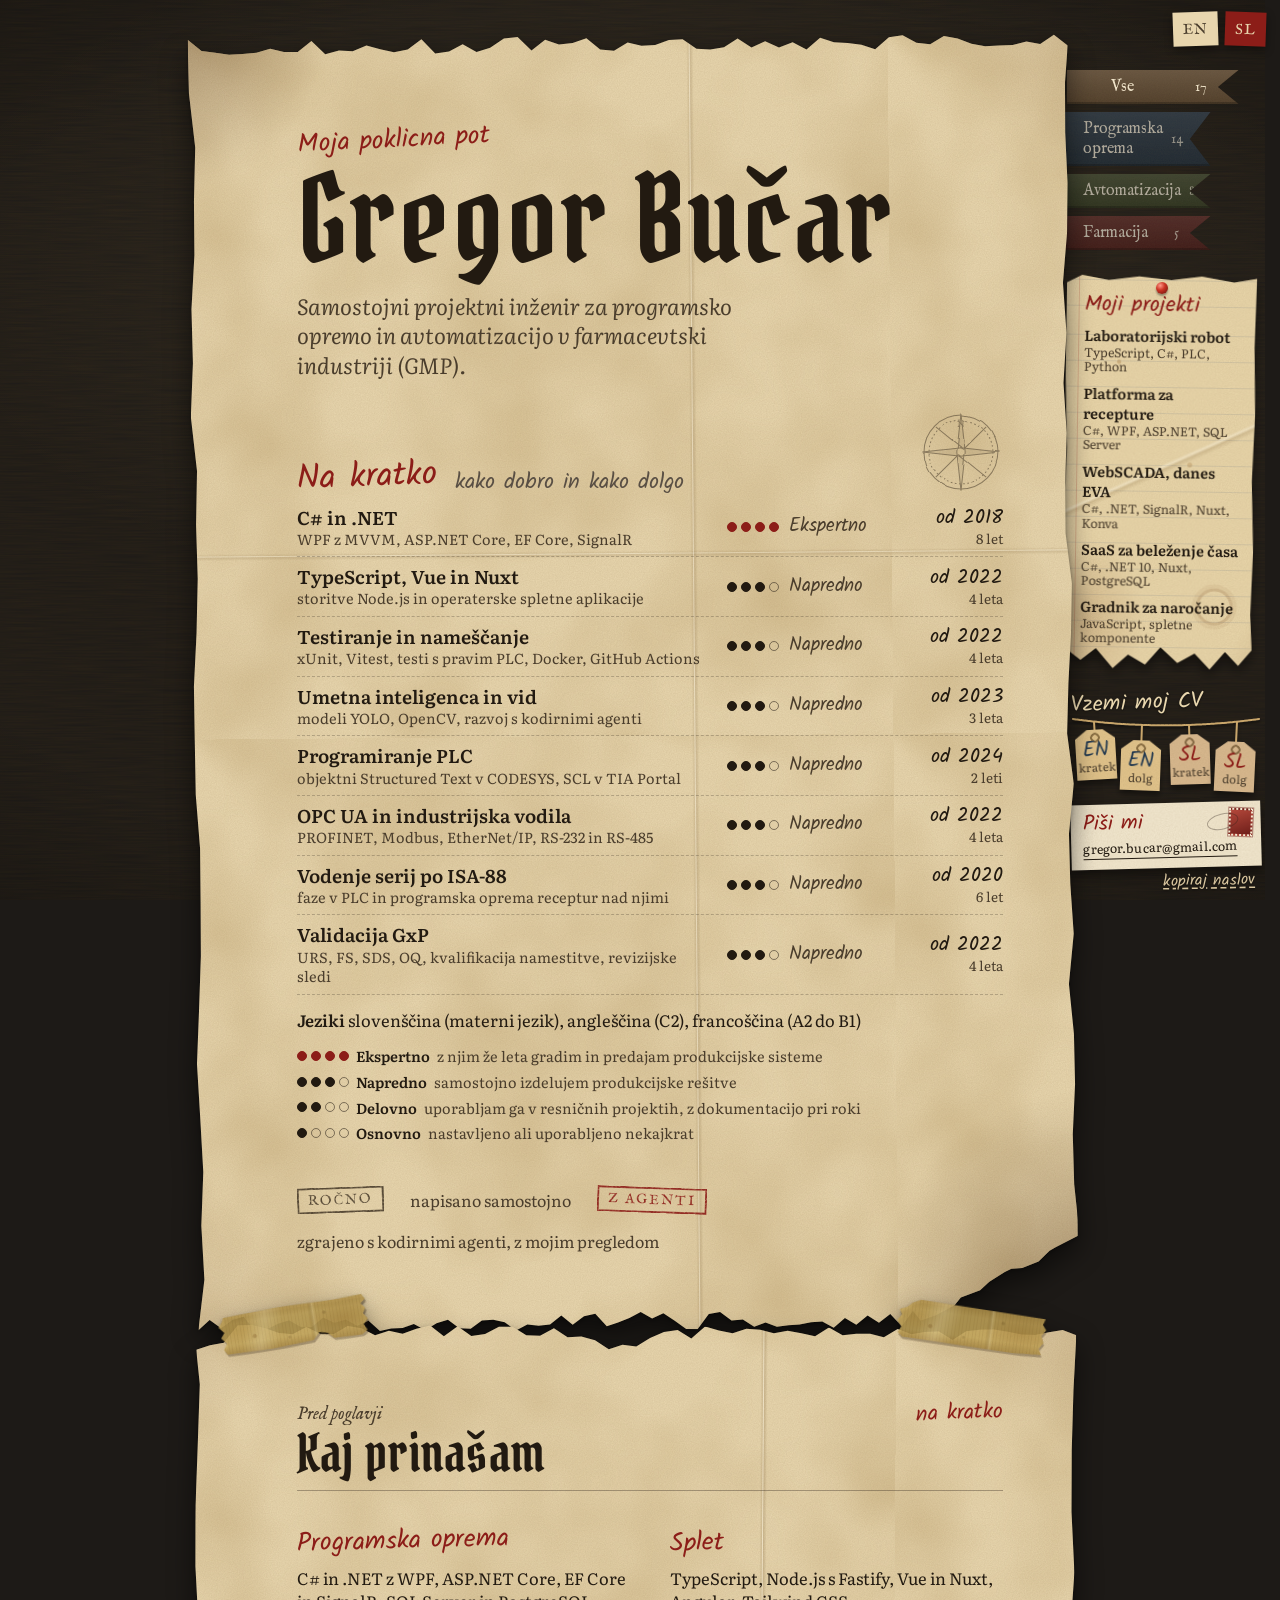
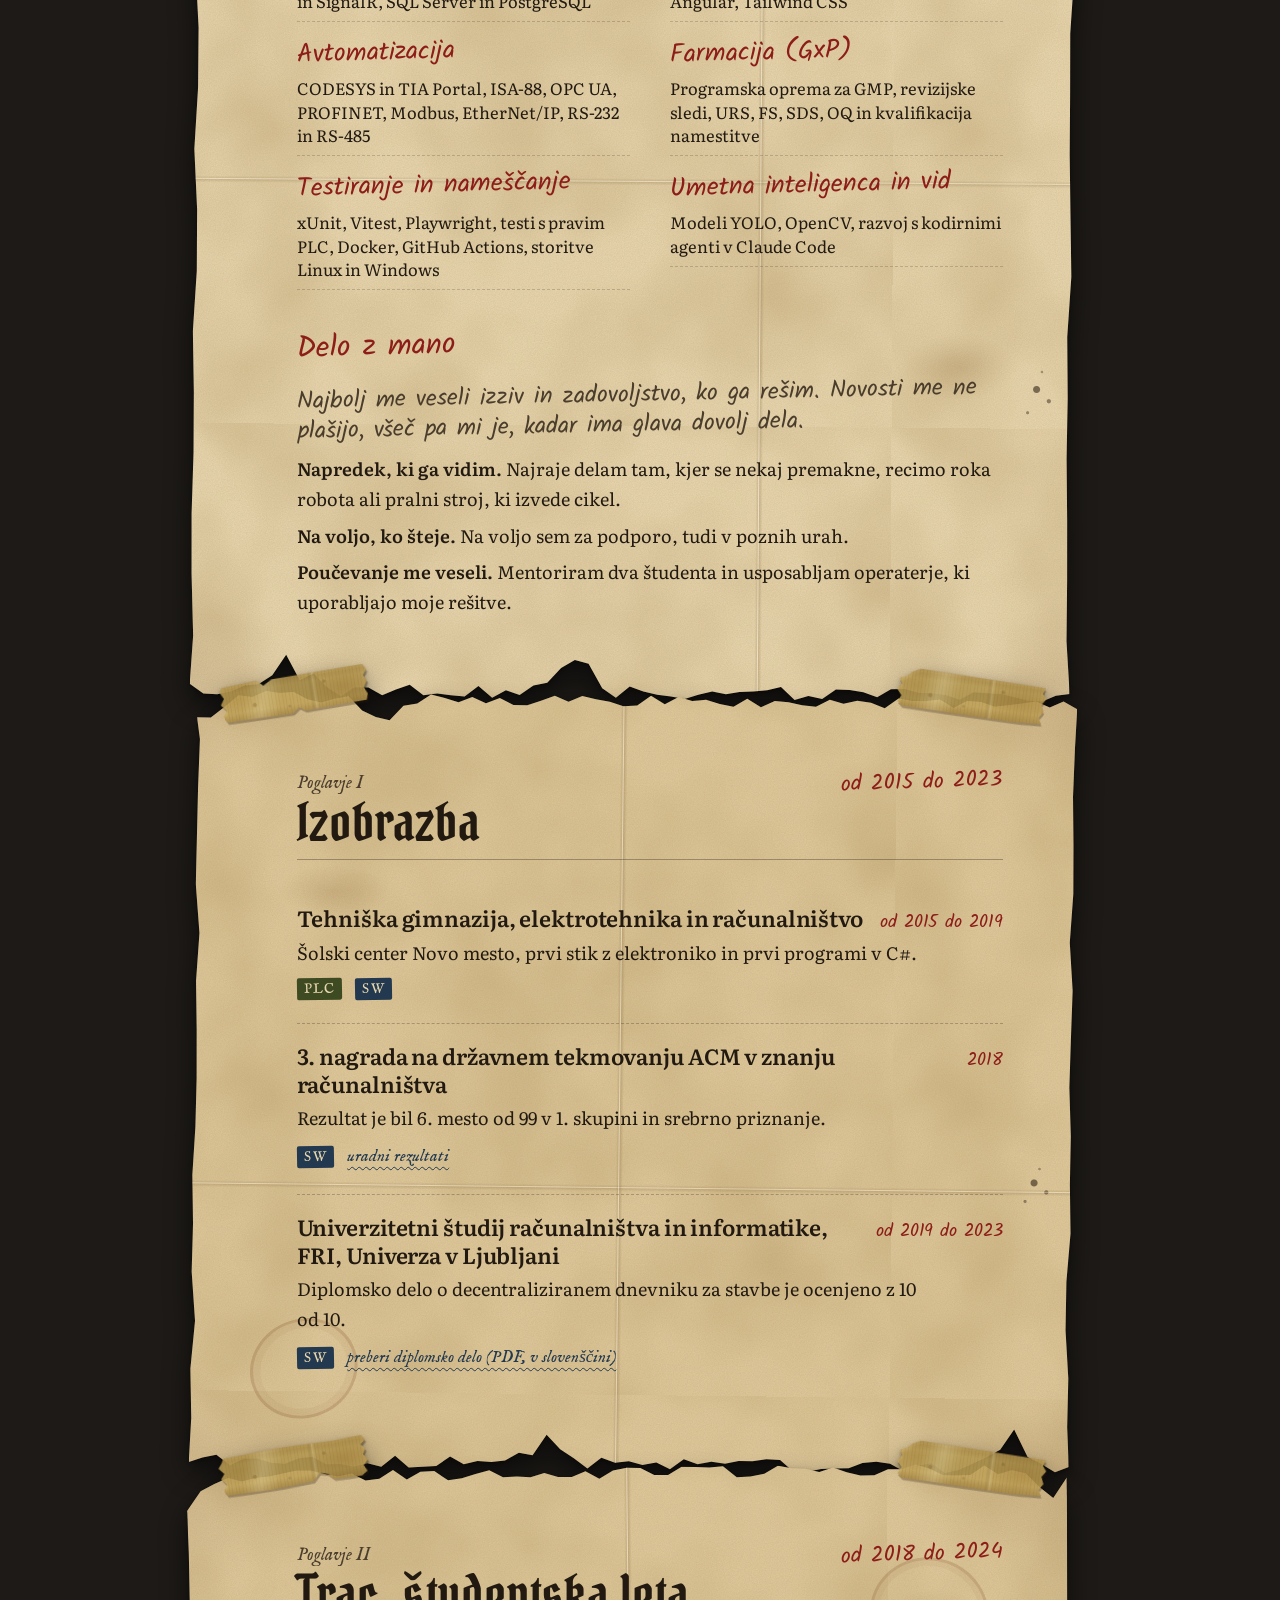
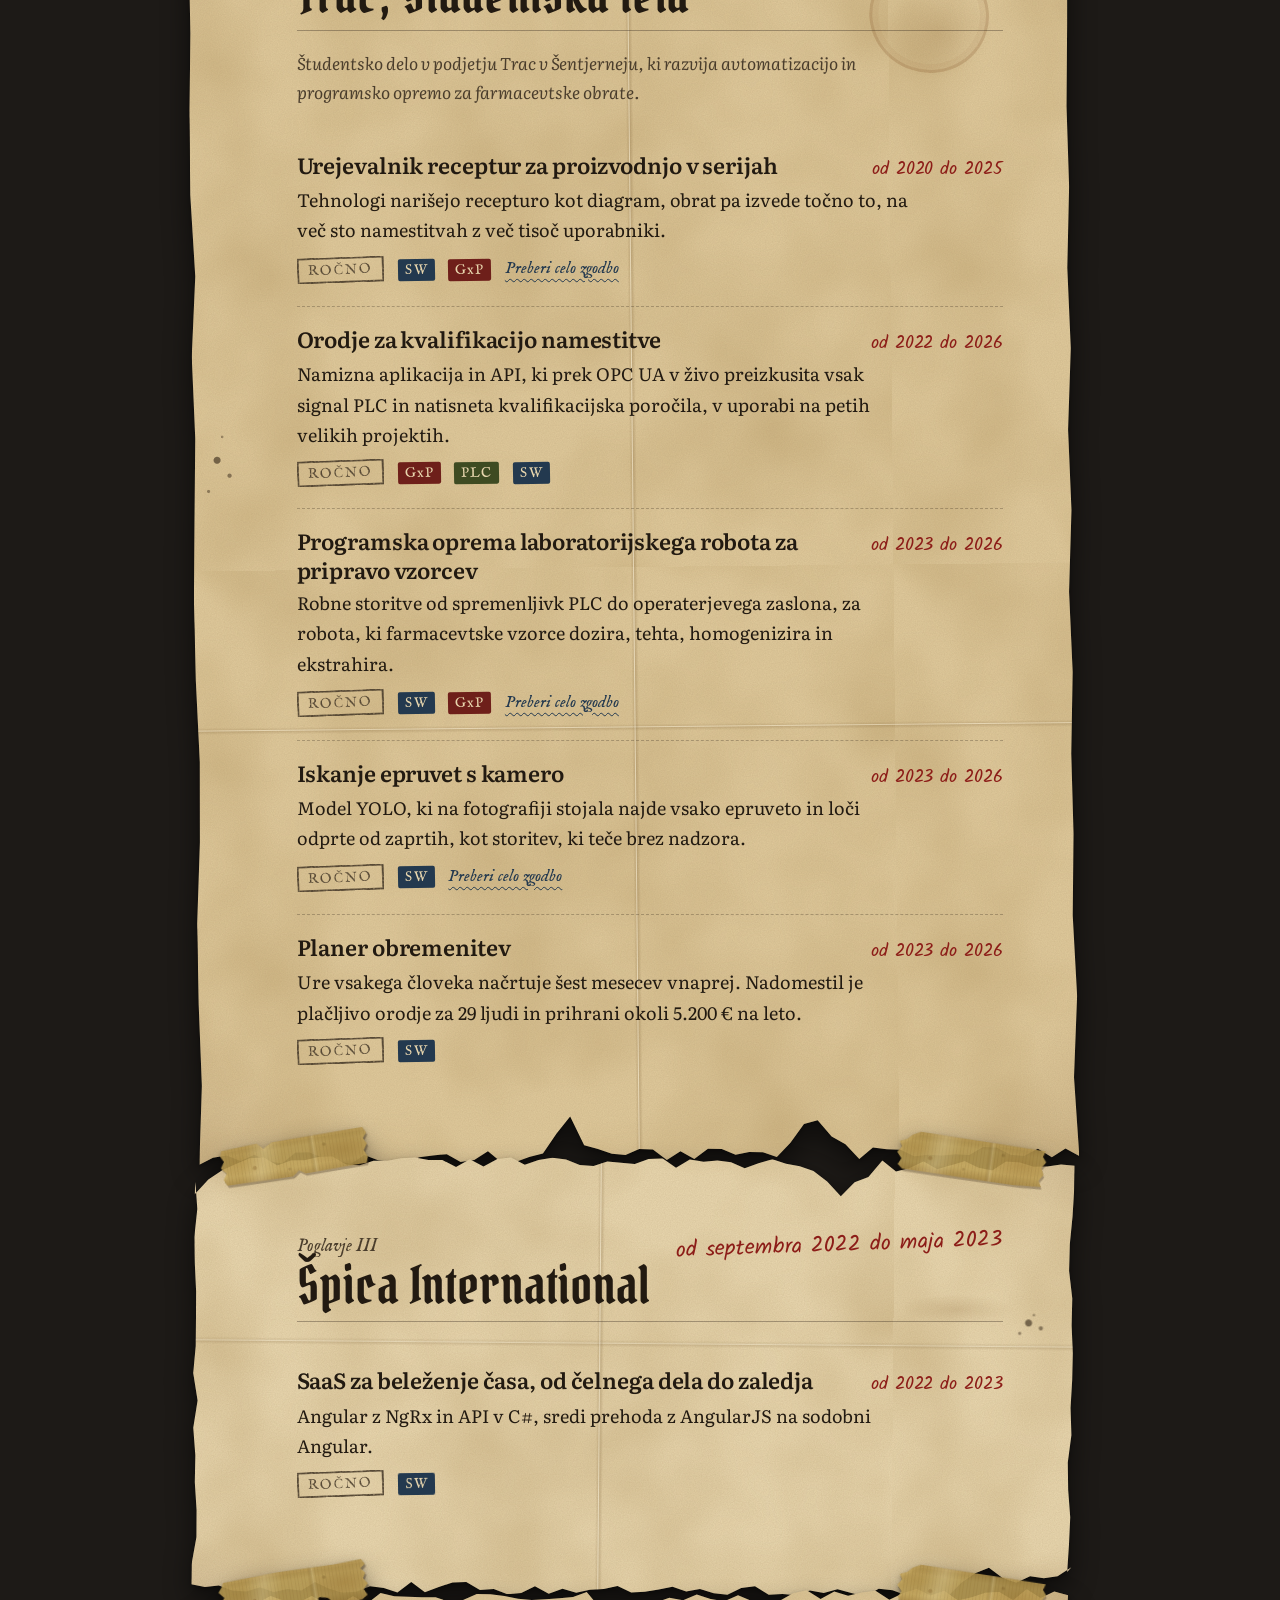
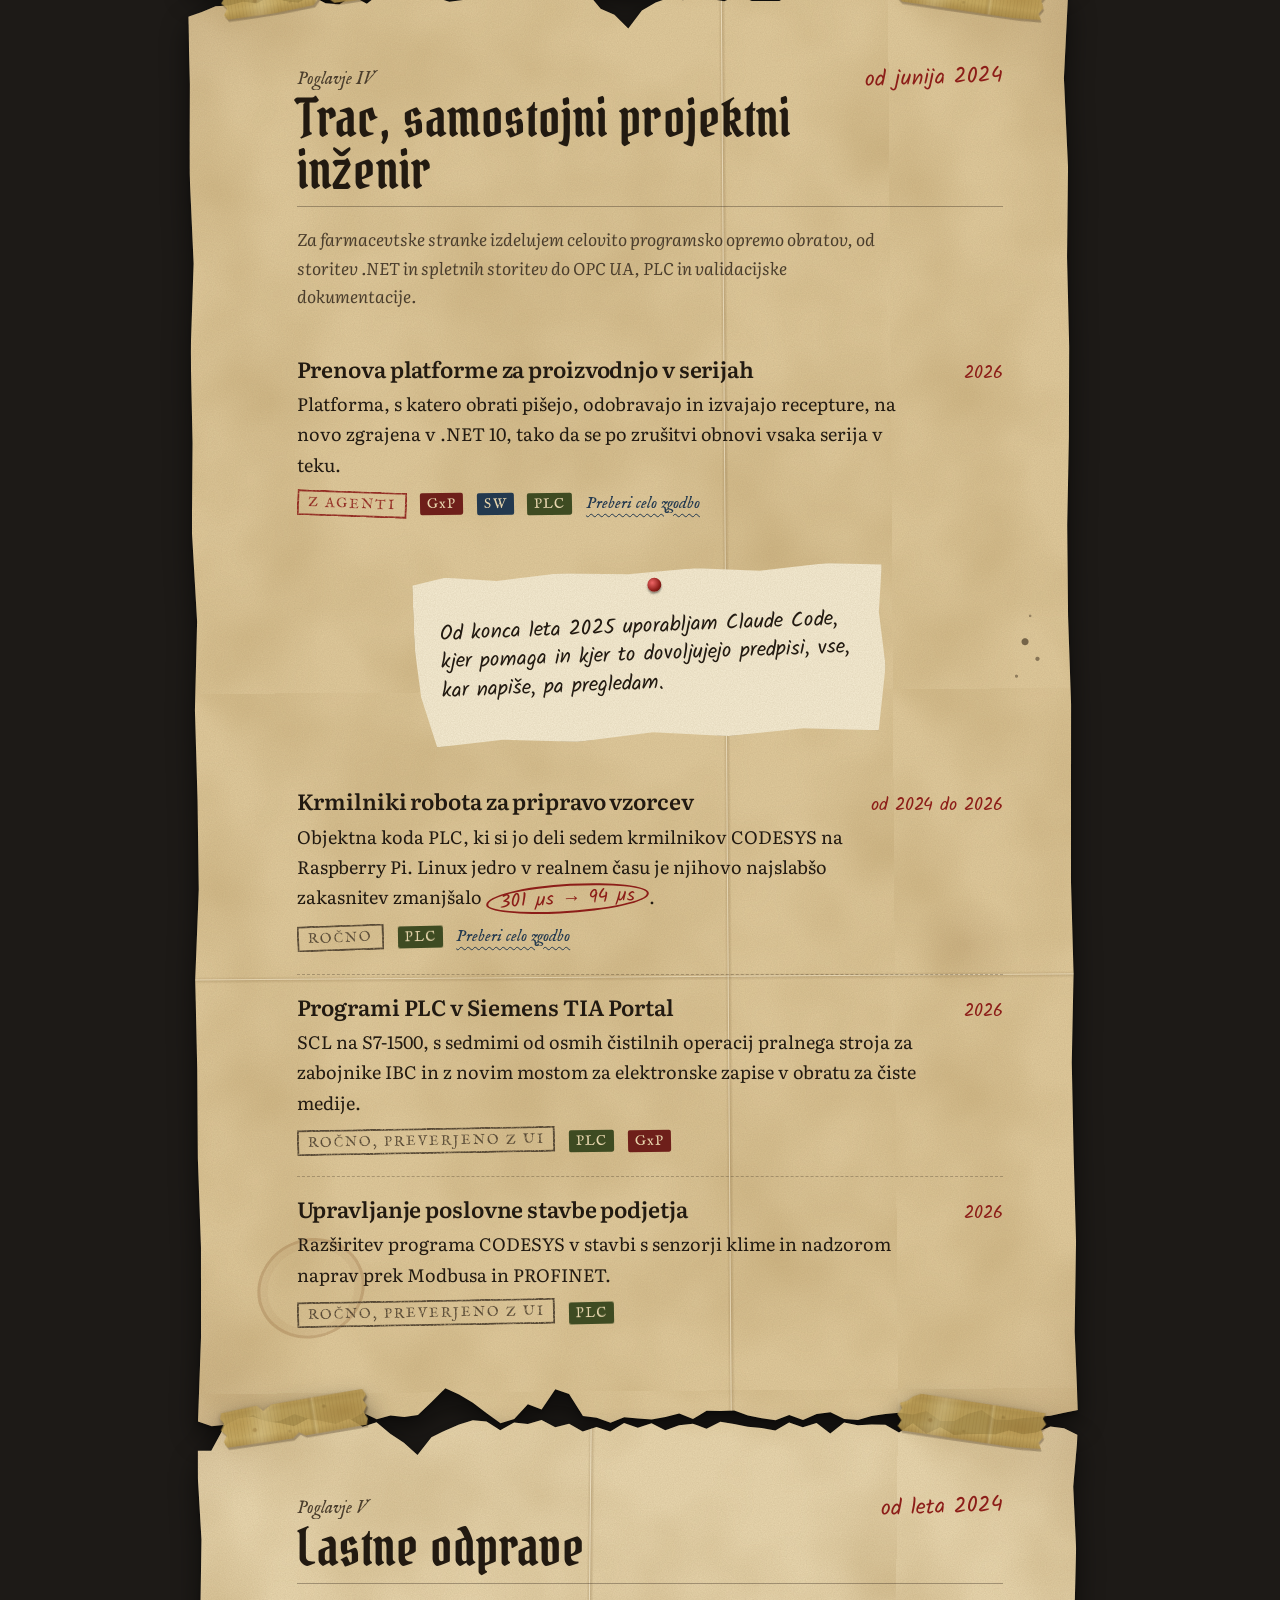
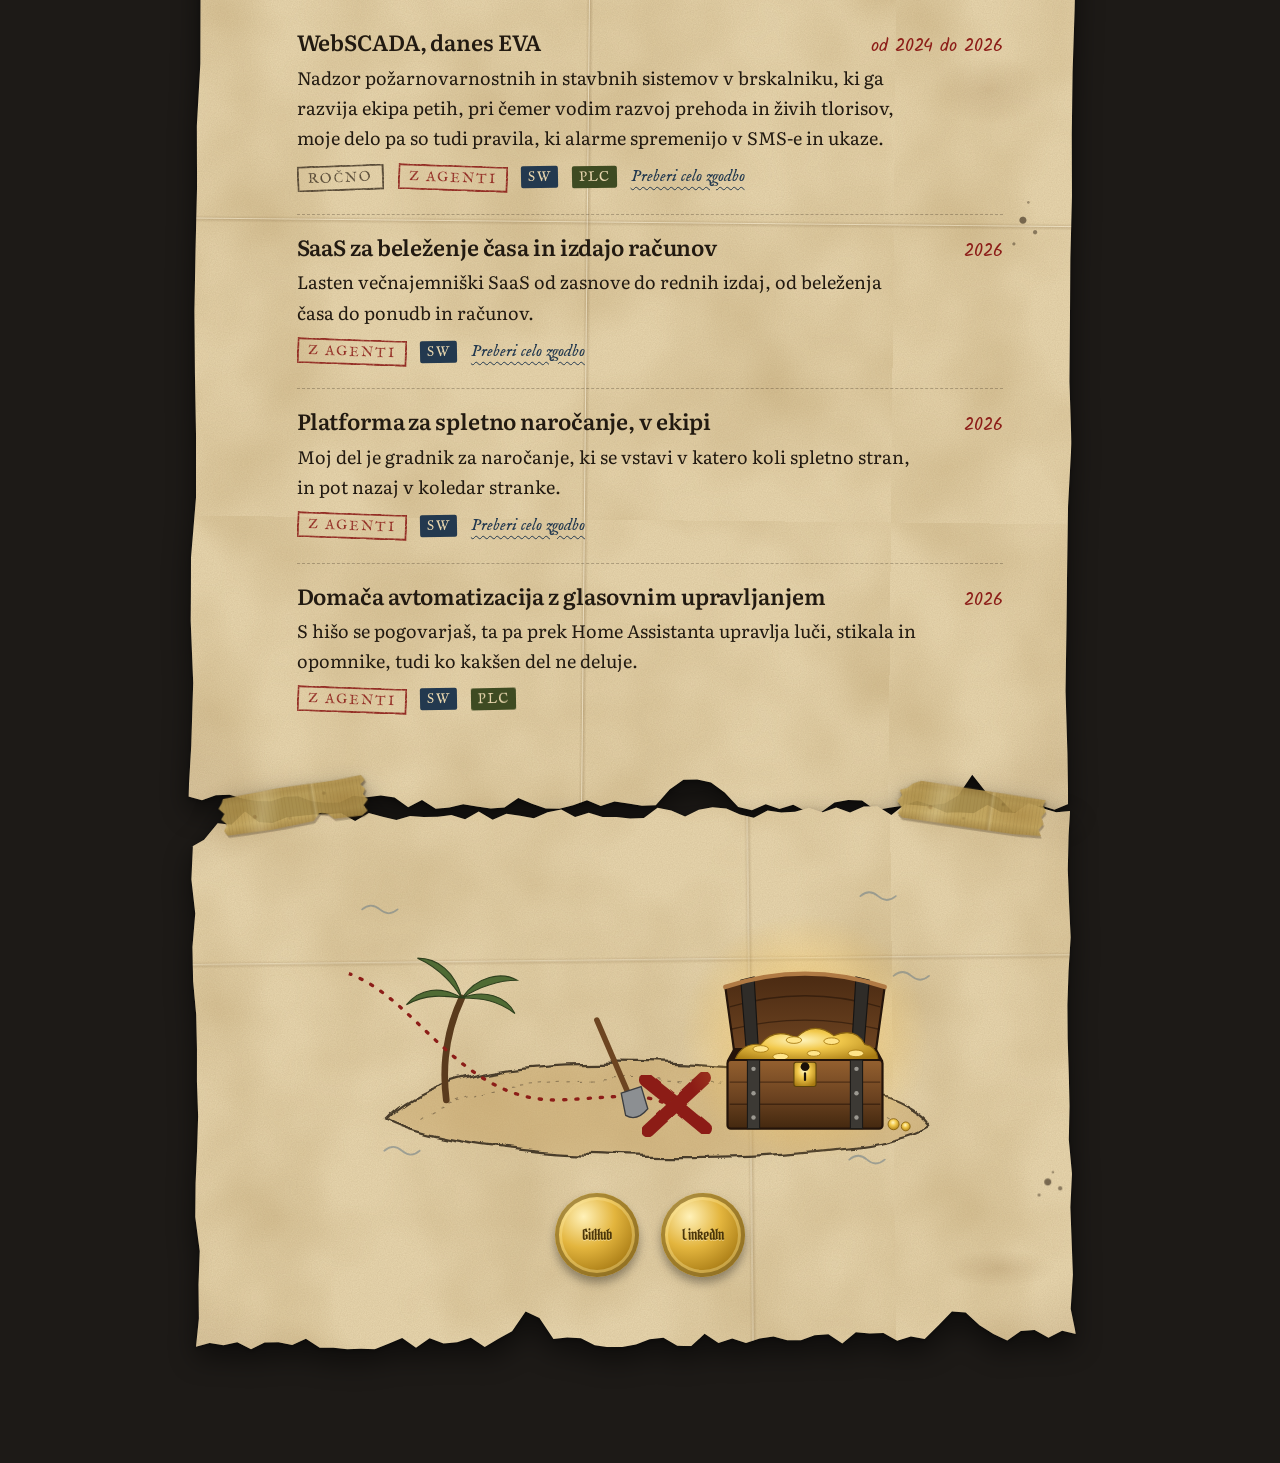
==== commit 8835d399: "Keep the CV tags still while the mouse is on them" ====
--- a/sl.html
+++ b/sl.html
@@ -324,6 +324,8 @@
   .hang b { font-family: var(--f-hand); font-weight: 400; font-size: 21px; line-height: 1; color: var(--blue); }
   .hang.sl b { color: var(--red); }
   .hang small { font-size: 11.5px; line-height: 1.1; color: var(--ink-2); }
+  .hang { transition: scale 160ms var(--ease-out), rotate 160ms var(--ease-out); }
+  .hang:hover, .hang:focus-visible { z-index: 1; scale: 1.1; rotate: calc(var(--r) * -1); }
   .hang:hover .tg, .hang:focus-visible .tg { background-color: #F0D9A6; }
   .hang:hover small, .hang:focus-visible small { color: var(--ink); text-decoration: underline; }
   .env { position: relative; display: flex; flex-direction: column; margin-top: 6px; padding: 9px 40px 10px 12px; transform: rotate(-1.5deg); background: var(--noise), #F4EAD2; box-shadow: 0 6px 10px rgba(0, 0, 0, .4); color: var(--ink); text-decoration: none; transition: transform 220ms var(--ease-out); }
@@ -1800,6 +1802,7 @@
     if (!line || reduce) return;
     var path = $('.twine path', line), raf = 0, last = 0, sy = scrollY, st = 0, sv = 0, wind = 0;
     var s = 0, ds = 0;   // how far the twine sags past its rest, and how fast
+    var held = false;    // the mouse is on the twine: the tags calm down so they're easy to click
     var tags = $$('.hang', line).map(function (el, i) {
       var len = parseFloat(el.style.getPropertyValue('--len')), x = parseFloat(el.style.getPropertyValue('--x')) / 100;
       // a longer string swings slower; every tag also gets its own twist and flutter so they never move as one
@@ -1808,15 +1811,16 @@
     });
     function kick() { if (!raf) { last = performance.now(); raf = requestAnimationFrame(loop); } }
     function loop(now) {
-      var dt = Math.min(.04, (now - last) / 1000), moving = false; last = now;
+      var dt = Math.min(.04, (now - last) / 1000), moving = false, calm = held ? Math.pow(.0004, dt) : 1; last = now;
       if (sv && now - st > 120) { tags.forEach(function (t) { t.v += sv * 22; t.wv -= sv * 40 * t.dir; }); ds += sv * 60; sv = 0; }   // the scrolling stopped: everything swings back
       wind *= Math.pow(.02, dt);
-      ds += (-140 * s - 7 * ds) * dt; s = Math.max(-4, Math.min(12, s + ds * dt));
+      ds += (-140 * s - 7 * ds) * dt; s = Math.max(-4, Math.min(12, s + ds * dt)); s *= calm; ds *= calm;
       path.setAttribute('d', 'M2,4 Q100,' + (18 + 2 * s).toFixed(2) + ' 198,4');
       tags.forEach(function (t) {
         var gust = wind * Math.sin(now / 1000 * t.f + t.ph);
         t.v += (-t.k * t.a - 2.6 * t.v + gust * 260) * dt; t.a = Math.max(-35, Math.min(35, t.a + t.v * dt));
         t.wv += (-90 * t.w - 3.4 * t.wv + gust * 520 * t.dir) * dt; t.w = Math.max(-70, Math.min(70, t.w + t.wv * dt));
+        t.a *= calm; t.v *= calm; t.w *= calm; t.wv *= calm;
         var dy = 4 * s * t.x * (1 - t.x);
         t.el.style.transform = 'translateY(' + dy.toFixed(2) + 'px) rotate(' + (t.r + t.a).toFixed(2) + 'deg) rotateY(' + t.w.toFixed(1) + 'deg)';
         if (Math.abs(t.a) > .05 || Math.abs(t.v) > .1 || Math.abs(t.w) > .1 || Math.abs(t.wv) > .2) moving = true;
@@ -1830,6 +1834,7 @@
     addEventListener('scroll', function () {
       if (!wide.matches || !home.classList.contains('on')) return;
       var now = performance.now(), dt = Math.max(16, now - st), nv = (scrollY - sy) / dt;
+      if (held) { sy = scrollY; st = now; sv = 0; return; }
       if (now - st > 120) sv = 0;
       // a change of scroll speed tugs the tags, the twine dips, and fast scrolling blows on them like wind
       tags.forEach(function (t) { t.v -= (nv - sv) * 22; t.wv += (nv - sv) * 40 * t.dir; });
@@ -1837,14 +1842,12 @@
       sy = scrollY; st = now; sv = nv;
       kick();
     }, { passive: true });
-    // brushing past a tag with the mouse sets it swinging
-    tags.forEach(function (t) {
-      t.el.addEventListener('pointermove', function (e) {
-        if (e.pointerType !== 'mouse' || !wide.matches) return;
-        t.v += e.movementX * 9; t.wv += e.movementX * 14;
-        kick();
-      });
-    });
+    // holding the mouse (or keyboard focus) on the twine stills it; letting go lets scrolling swing the tags again
+    function hold(v) { held = v; if (v) { wind = 0; sv = 0; kick(); } }
+    line.addEventListener('pointerenter', function (e) { if (e.pointerType === 'mouse') hold(true); });
+    line.addEventListener('pointerleave', function () { hold(false); });
+    line.addEventListener('focusin', function () { hold(true); });
+    line.addEventListener('focusout', function () { hold(false); });
   })();
 
   // ---------- animations that loop only run while they can be seen ----------
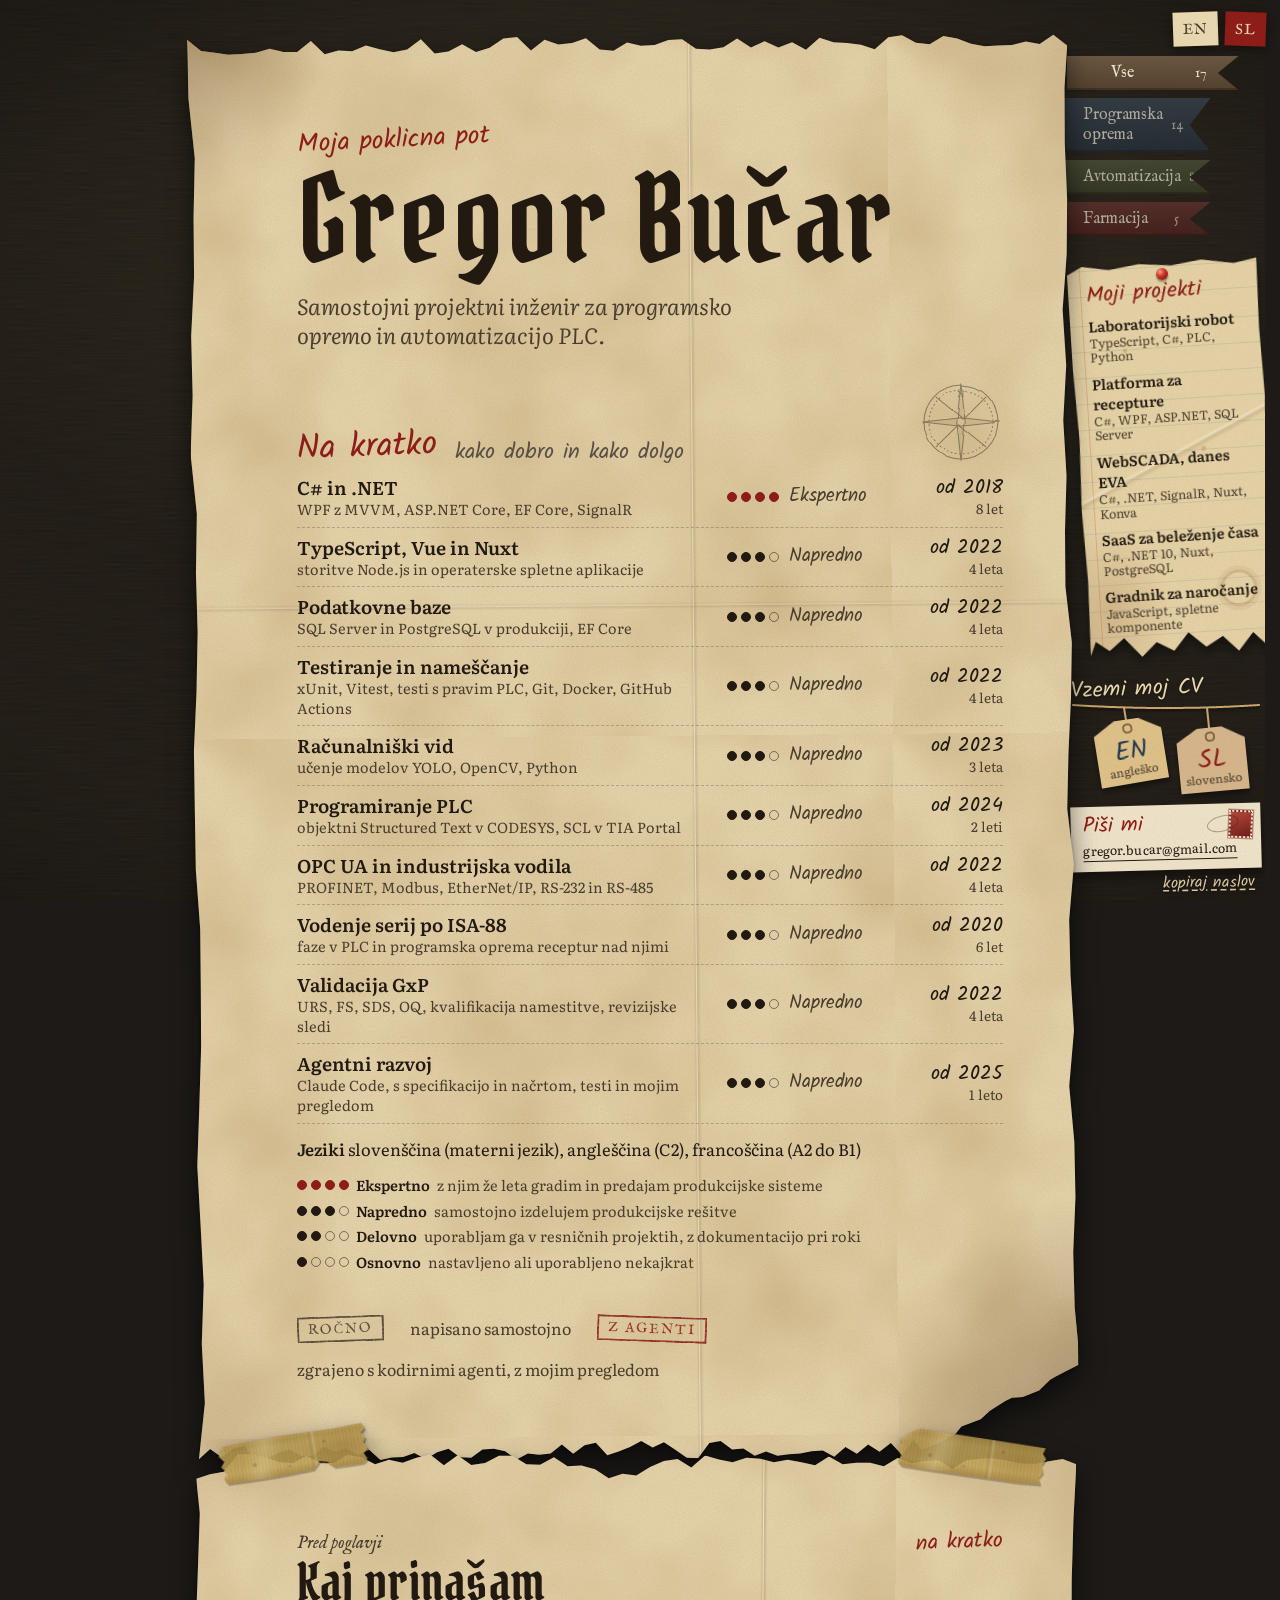
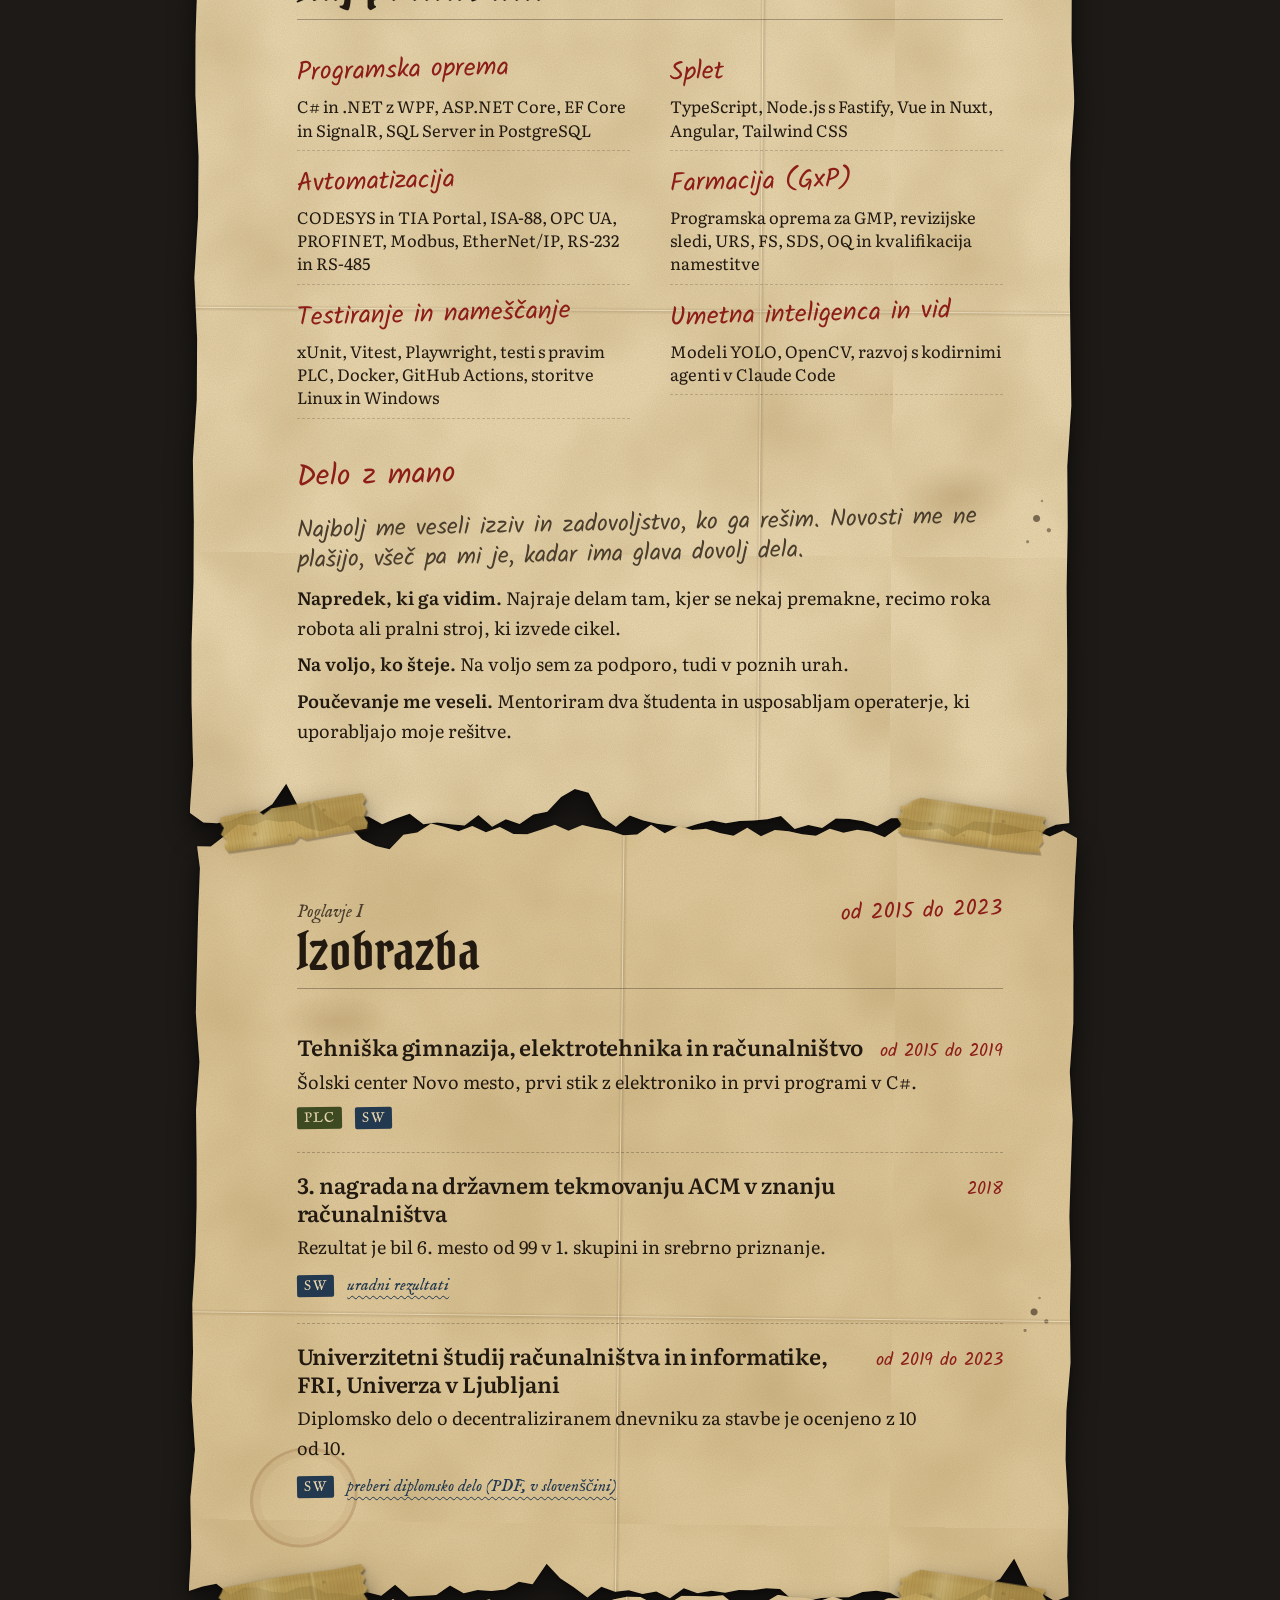
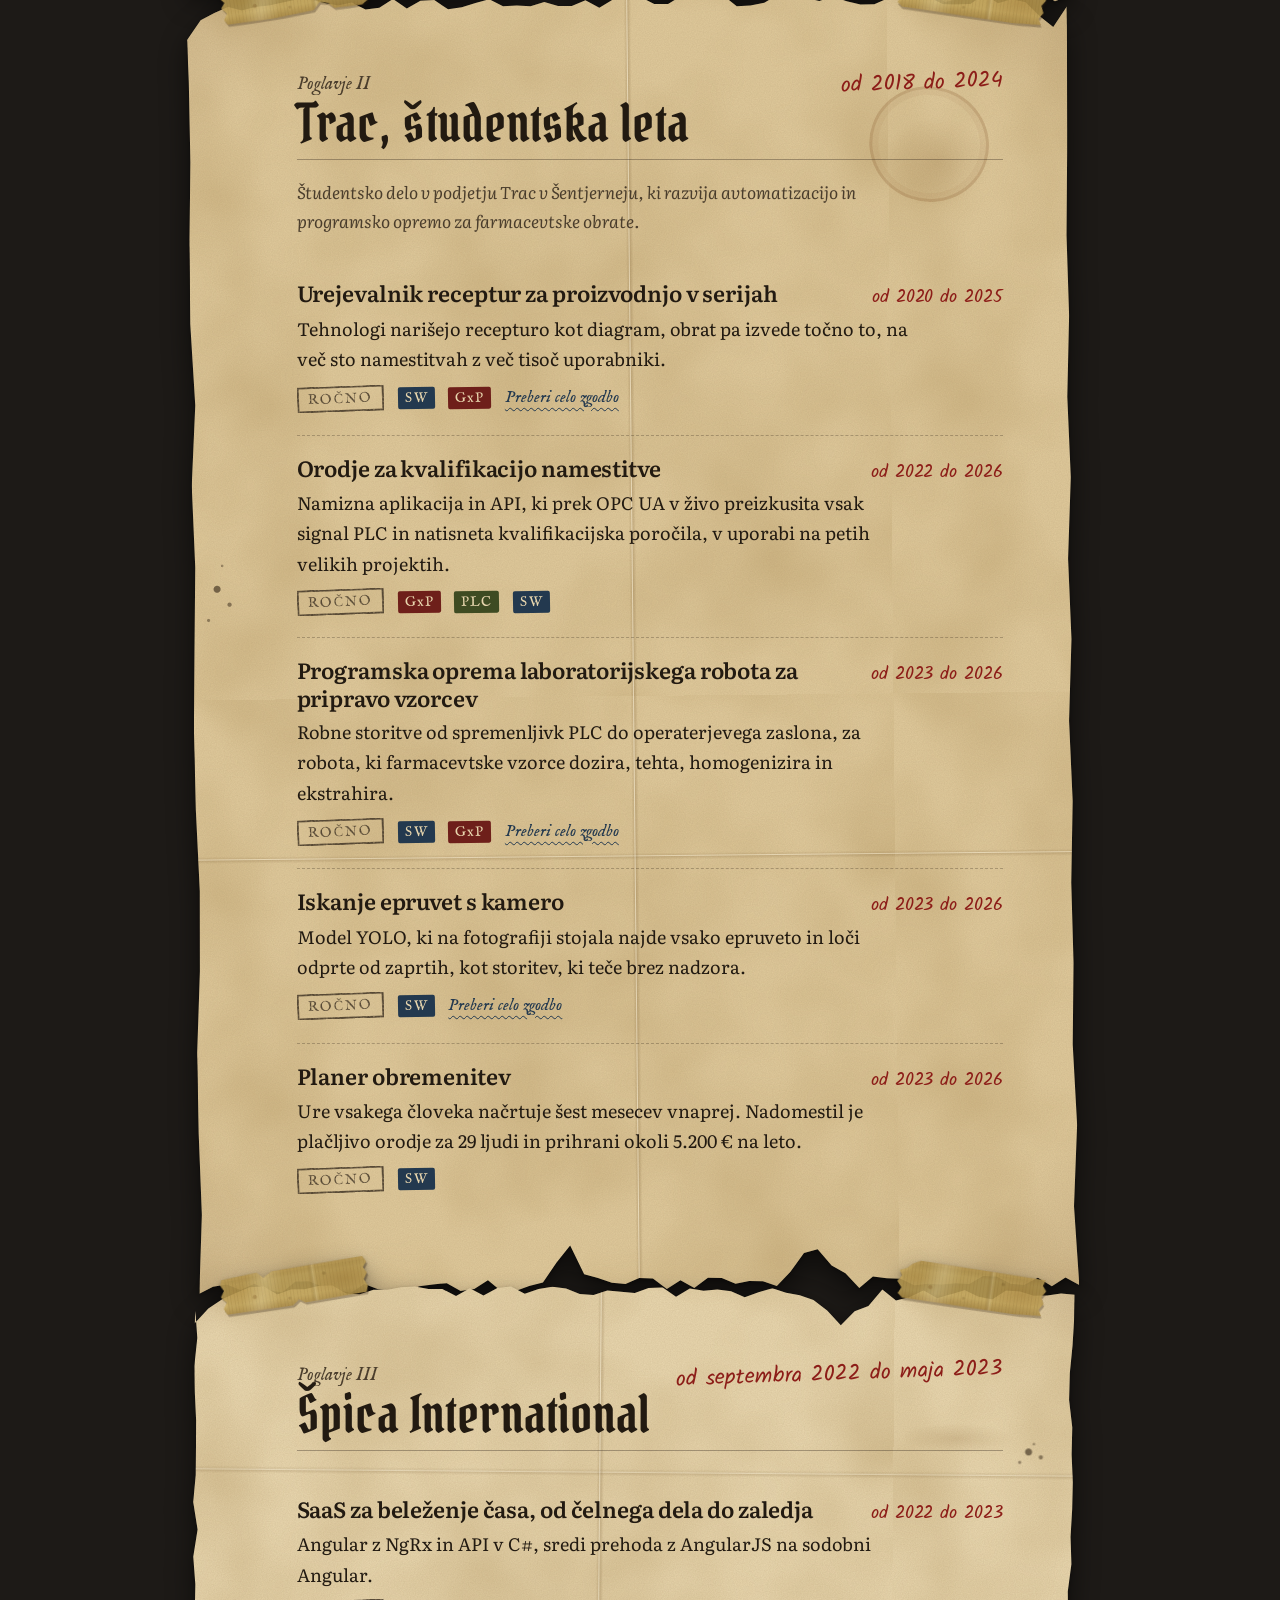
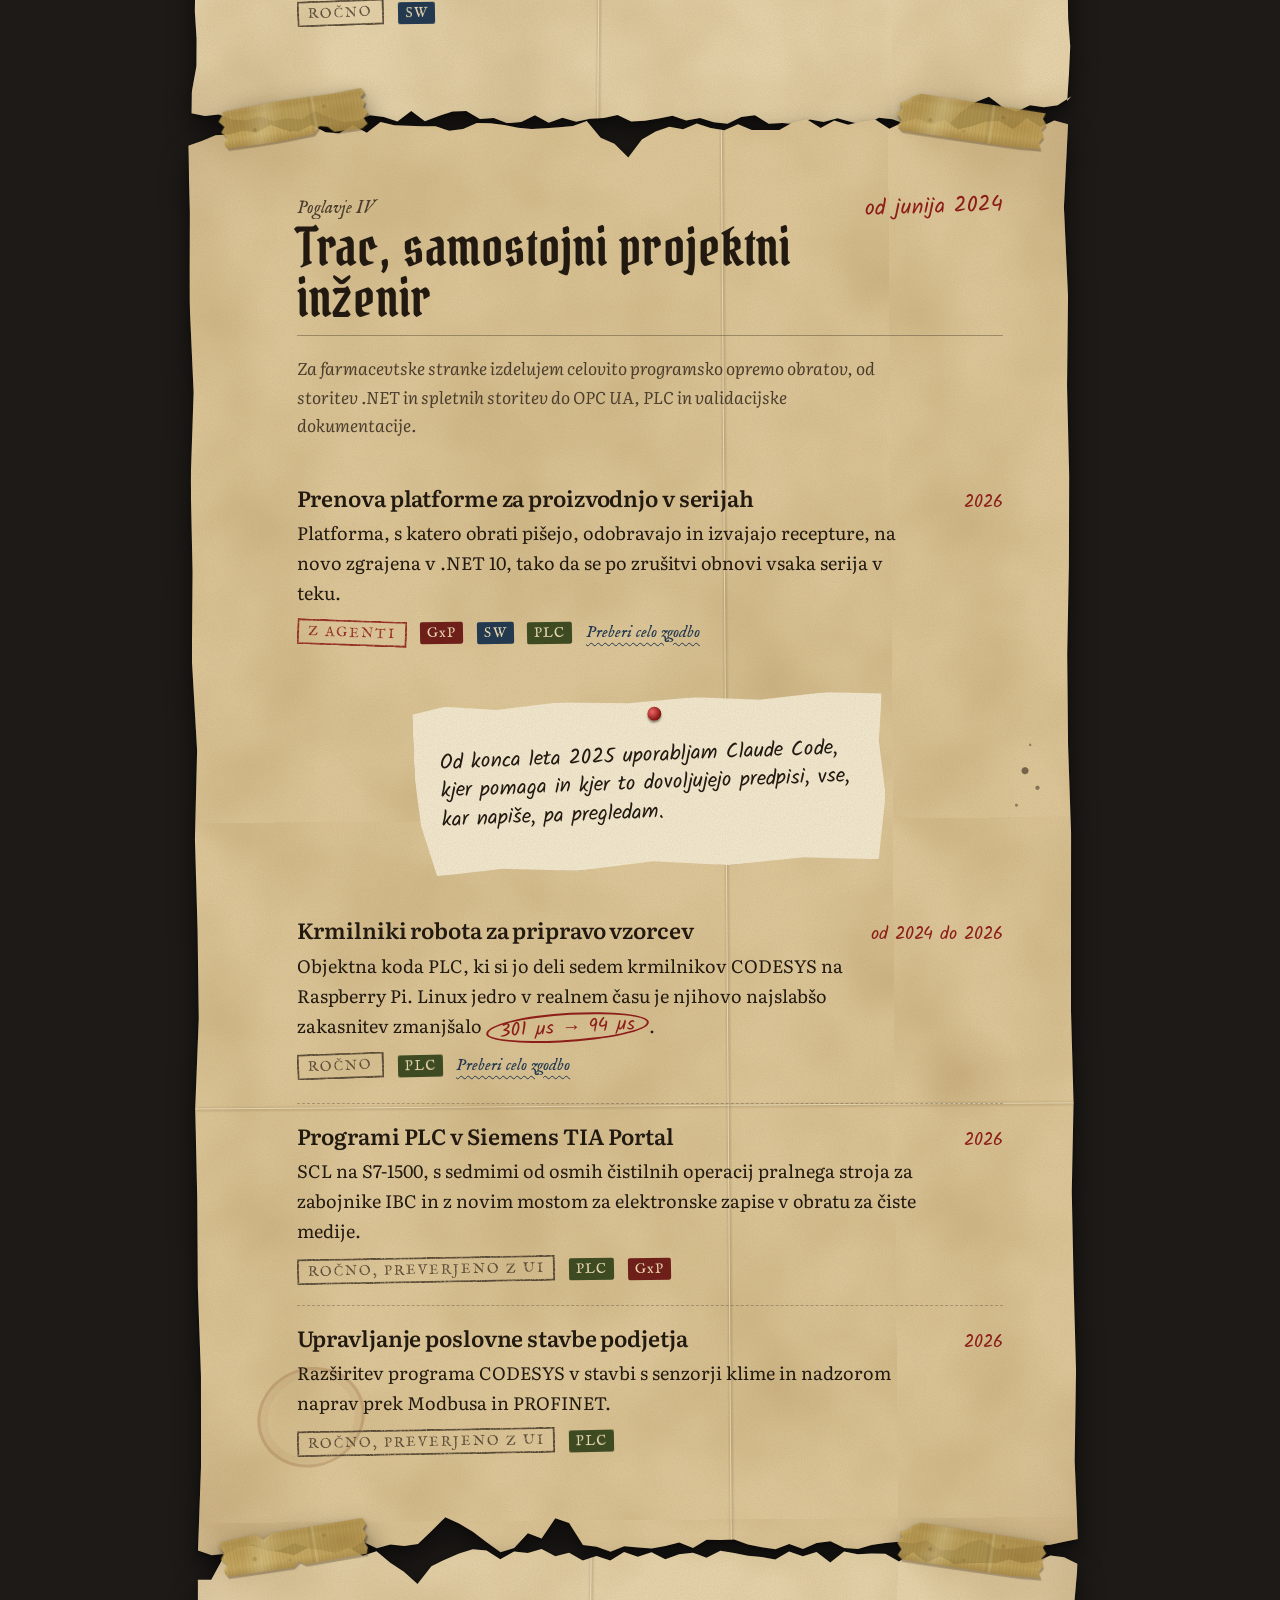
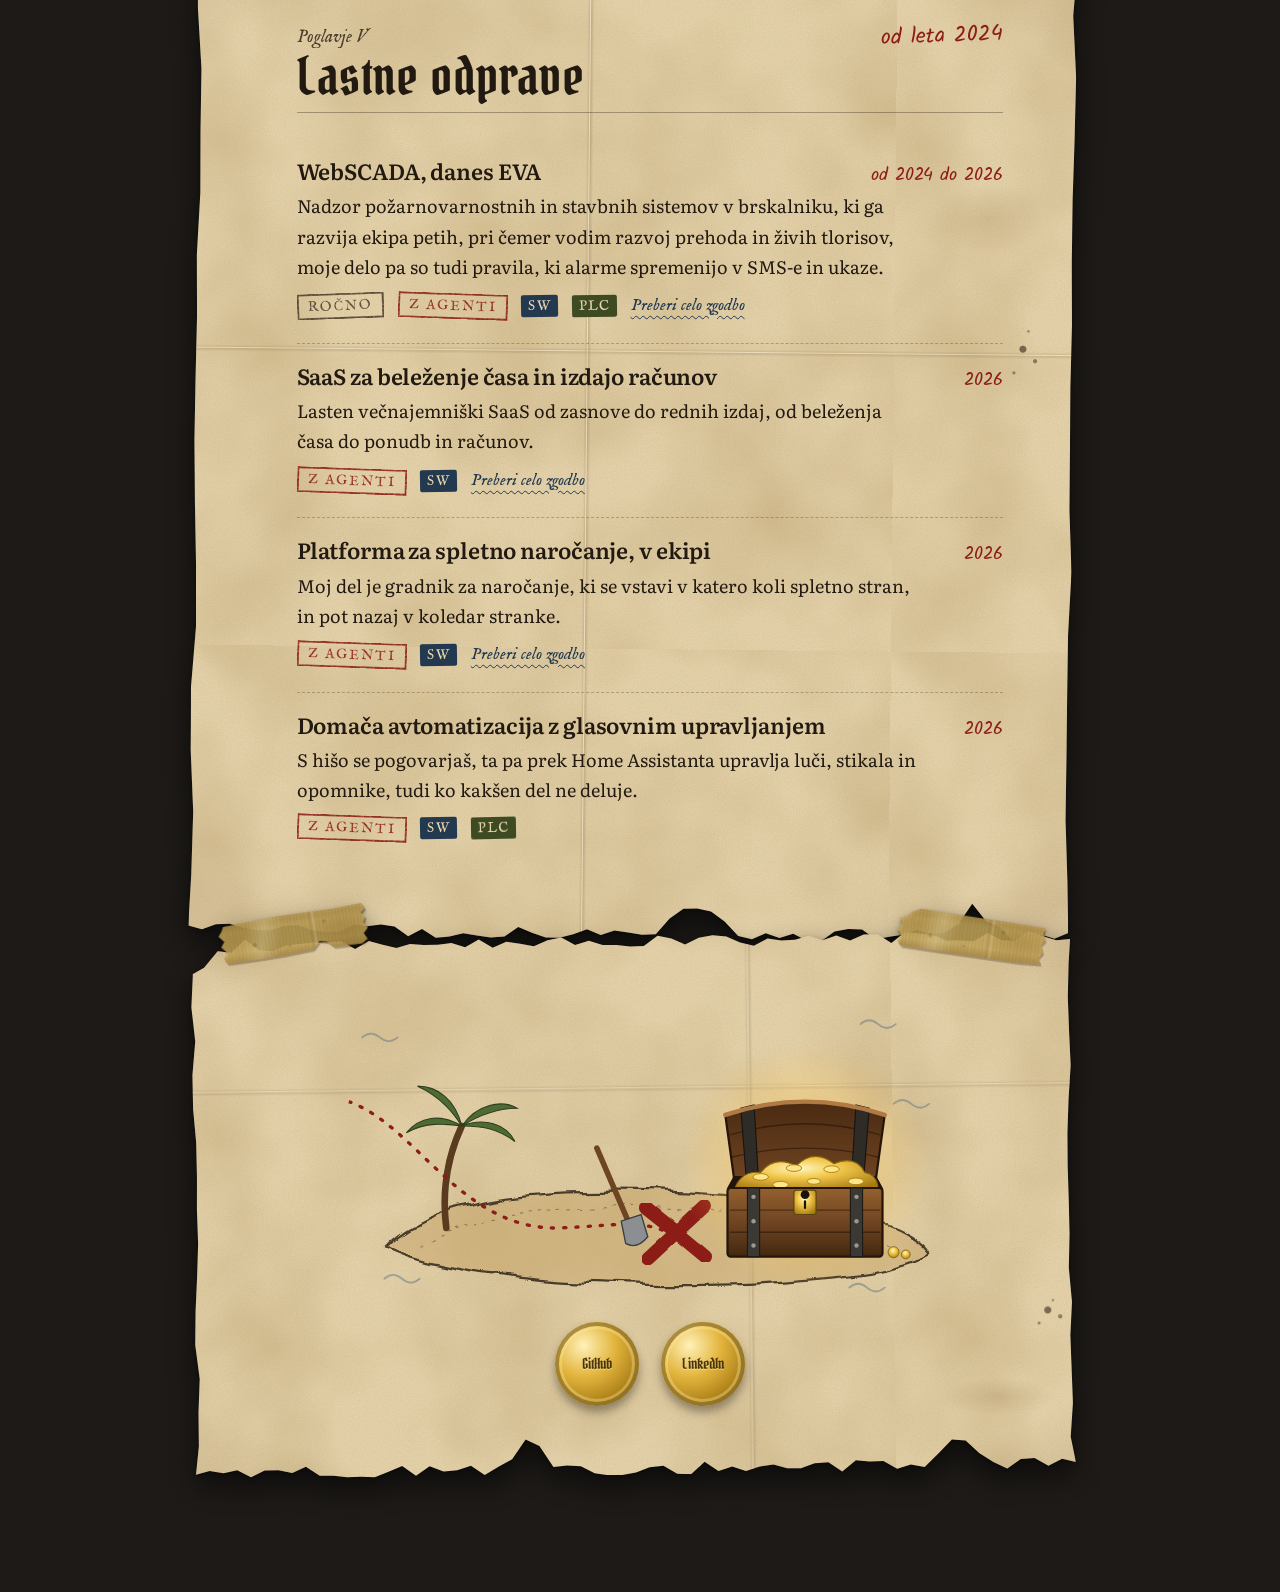
==== commit 2671e8d6: "Short CVs only, new title line, Databases row and two Trac roles" ====
--- a/sl.html
+++ b/sl.html
@@ -314,16 +314,16 @@
   /* the CVs: four luggage tags on a twine under the card, and a small envelope for the e-mail */
   .post { display: flex; flex-direction: column; width: 190px; margin: 14px 0 0 -2px; }
   .post > .hand { color: #E9D7AE; font-size: 22px; line-height: 1.1; transform: rotate(-2deg); text-shadow: 0 1px 2px rgba(0, 0, 0, .5); }
-  .post .line { position: relative; height: 82px; perspective: 420px; }
+  .post .line { position: relative; height: 98px; perspective: 420px; }
   .twine { position: absolute; left: 0; top: 0; width: 100%; height: 24px; overflow: visible; filter: drop-shadow(0 2px 1px rgba(0, 0, 0, .45)); }
   .twine path { fill: none; stroke: #C9A66B; stroke-width: 2; stroke-dasharray: 3 1.2; stroke-linecap: round; vector-effect: non-scaling-stroke; }
-  .hang { position: absolute; left: calc(var(--x) - 20px); top: calc(var(--y) + var(--len)); width: 40px; height: 50px; color: var(--ink); text-decoration: none; transform: rotate(var(--r)); transform-origin: 50% calc(-1 * var(--len)); will-change: transform; filter: drop-shadow(0 4px 3px rgba(0, 0, 0, .45)); }
+  .hang { position: absolute; left: calc(var(--x) - 34px); top: calc(var(--y) + var(--len)); width: 68px; height: 64px; color: var(--ink); text-decoration: none; transform: rotate(var(--r)); transform-origin: 50% calc(-1 * var(--len)); will-change: transform; filter: drop-shadow(0 4px 3px rgba(0, 0, 0, .45)); }
   .hang::before { content: ""; position: absolute; left: 50%; top: calc(-1 * var(--len)); width: 1.5px; height: calc(var(--len) + 8px); margin-left: -.75px; background: #C9A66B; }
-  .hang .tg { position: absolute; inset: 0; display: flex; flex-direction: column; align-items: center; justify-content: flex-end; padding-bottom: 6px; clip-path: polygon(30% 0, 70% 0, 100% 18%, 100% 100%, 0 100%, 0 18%); background: radial-gradient(circle at 50% 8px, transparent 0 2.5px, rgba(80, 55, 20, .6) 3px 4.5px, transparent 5px), var(--noise), #E3C58C; transition: background-color 160ms ease; }
-  .hang.sl .tg { background: radial-gradient(circle at 50% 8px, transparent 0 2.5px, rgba(80, 55, 20, .6) 3px 4.5px, transparent 5px), var(--noise), #D9B98F; }
-  .hang b { font-family: var(--f-hand); font-weight: 400; font-size: 21px; line-height: 1; color: var(--blue); }
+  .hang .tg { position: absolute; inset: 0; display: flex; flex-direction: column; align-items: center; justify-content: flex-end; padding-bottom: 6px; clip-path: polygon(32% 0, 68% 0, 100% 20%, 100% 100%, 0 100%, 0 20%); background: radial-gradient(circle at 50% 9px, transparent 0 3px, rgba(80, 55, 20, .6) 3.5px 5px, transparent 5.5px), var(--noise), #E3C58C; transition: background-color 160ms ease; }
+  .hang.sl .tg { background: radial-gradient(circle at 50% 9px, transparent 0 3px, rgba(80, 55, 20, .6) 3.5px 5px, transparent 5.5px), var(--noise), #D9B98F; }
+  .hang b { font-family: var(--f-hand); font-weight: 400; font-size: 26px; line-height: 1; color: var(--blue); }
   .hang.sl b { color: var(--red); }
-  .hang small { font-size: 11.5px; line-height: 1.1; color: var(--ink-2); }
+  .hang small { font-size: 11.5px; white-space: nowrap; line-height: 1.1; color: var(--ink-2); }
   .hang { transition: scale 160ms var(--ease-out), rotate 160ms var(--ease-out); }
   .hang:hover, .hang:focus-visible { z-index: 1; scale: 1.1; rotate: calc(var(--r) * -1); }
   .hang:hover .tg, .hang:focus-visible .tg { background-color: #F0D9A6; }
@@ -691,10 +691,8 @@
           <span class="hand">Vzemi moj CV</span>
           <div class="line">
             <svg class="twine" viewBox="0 0 200 24" preserveAspectRatio="none" aria-hidden="true"><path d="M2,4 Q100,18 198,4"/></svg>
-            <a class="hang" style="--x:12.5%;--y:7px;--len:8px;--r:-3deg" href="cv/Gregor-Bucar-CV-short-EN.pdf" download data-goatcounter-click="cv-en-short" title="Življenjepis v angleščini, 2 strani"><span class="tg"><b>EN</b><small>kratek</small></span></a>
-            <a class="hang" style="--x:37.5%;--y:10.5px;--len:16px;--r:2deg" href="cv/Gregor-Bucar-CV-long-EN.pdf" download data-goatcounter-click="cv-en-long" title="Življenjepis v angleščini, vsi projekti"><span class="tg"><b>EN</b><small>dolg</small></span></a>
-            <a class="hang sl" style="--x:62.5%;--y:10.5px;--len:10px;--r:-1.5deg" href="cv/Gregor-Bucar-CV-short-SL.pdf" download data-goatcounter-click="cv-sl-short" title="Življenjepis v slovenščini, kratek"><span class="tg"><b>SL</b><small>kratek</small></span></a>
-            <a class="hang sl" style="--x:87.5%;--y:7px;--len:20px;--r:3deg" href="cv/Gregor-Bucar-CV-long-SL.pdf" download data-goatcounter-click="cv-sl-long" title="Življenjepis v slovenščini, dolg"><span class="tg"><b>SL</b><small>dolg</small></span></a>
+            <a class="hang" style="--x:28%;--y:9.6px;--len:12px;--r:-3deg" href="cv/Gregor-Bucar-CV-short-EN.pdf" download data-goatcounter-click="cv-en" title="Moj življenjepis v angleščini, 2 strani"><span class="tg"><b>EN</b><small>angleško</small></span></a>
+            <a class="hang sl" style="--x:72%;--y:9.6px;--len:20px;--r:2.5deg" href="cv/Gregor-Bucar-CV-short-SL.pdf" download data-goatcounter-click="cv-sl" title="Moj življenjepis v slovenščini, 2 strani"><span class="tg"><b>SL</b><small>slovensko</small></span></a>
           </div>
           <a class="env" id="mail" href="mailto:gregor.bucar@gmail.com" data-goatcounter-click="email"><span class="hand">Piši mi</span><span class="addr">gregor.bucar@gmail.com</span></a>
           <button class="copy hand" type="button" id="copyMail" data-copy="gregor.bucar@gmail.com">kopiraj naslov</button>
@@ -708,18 +706,20 @@
       <section class="sheet light title-page" style="--tilt:-.3deg">
         <span class="label">Moja poklicna pot</span>
         <h1 class="name">Gregor Bučar</h1>
-        <p class="role">Samostojni projektni inženir za programsko opremo in avtomatizacijo v farmacevtski industriji (GMP).</p>
+        <p class="role">Samostojni projektni inženir za programsko opremo in avtomatizacijo PLC.</p>
         <!-- glance:start -->
         <div class="glance">
           <div class="glance-head"><h2>Na kratko</h2><span class="hand">kako dobro in kako dolgo</span><svg class="compass" viewBox="-50 -50 100 100" aria-hidden="true"><g fill="none" stroke="currentColor" stroke-width="1.2" style="filter:url(#rough)"><circle r="44"/><circle r="38" stroke-dasharray="2 3"/><path d="M0,-46 L5,0 L0,46 L-5,0 Z M-46,0 L0,5 L46,0 L0,-5 Z" fill="currentColor" fill-opacity=".15"/><path d="M-30,-30 L3,-3 M30,30 L-3,3 M30,-30 L3,-3 M-30,30 L-3,3"/></g><text y="-30" text-anchor="middle" font-family="IM Fell English SC" font-size="11" fill="currentColor">N</text></svg></div>
           <div class="gl-row"><span class="gl-n"><b>C# in .NET</b><small>WPF z MVVM, ASP.NET Core, EF Core, SignalR</small></span><span class="gl-lv"><span class="lv l4" role="img" aria-label="Ekspertno"><i class="on"></i><i class="on"></i><i class="on"></i><i class="on"></i></span><em>Ekspertno</em></span><span class="gl-y">od 2018<small>8 let</small></span></div>
           <div class="gl-row"><span class="gl-n"><b>TypeScript, Vue in Nuxt</b><small>storitve Node.js in operaterske spletne aplikacije</small></span><span class="gl-lv"><span class="lv l3" role="img" aria-label="Napredno"><i class="on"></i><i class="on"></i><i class="on"></i><i></i></span><em>Napredno</em></span><span class="gl-y">od 2022<small>4 leta</small></span></div>
-          <div class="gl-row"><span class="gl-n"><b>Testiranje in nameščanje</b><small>xUnit, Vitest, testi s pravim PLC, Docker, GitHub Actions</small></span><span class="gl-lv"><span class="lv l3" role="img" aria-label="Napredno"><i class="on"></i><i class="on"></i><i class="on"></i><i></i></span><em>Napredno</em></span><span class="gl-y">od 2022<small>4 leta</small></span></div>
-          <div class="gl-row"><span class="gl-n"><b>Umetna inteligenca in vid</b><small>modeli YOLO, OpenCV, razvoj s kodirnimi agenti</small></span><span class="gl-lv"><span class="lv l3" role="img" aria-label="Napredno"><i class="on"></i><i class="on"></i><i class="on"></i><i></i></span><em>Napredno</em></span><span class="gl-y">od 2023<small>3 leta</small></span></div>
+          <div class="gl-row"><span class="gl-n"><b>Podatkovne baze</b><small>SQL Server in PostgreSQL v produkciji, EF Core</small></span><span class="gl-lv"><span class="lv l3" role="img" aria-label="Napredno"><i class="on"></i><i class="on"></i><i class="on"></i><i></i></span><em>Napredno</em></span><span class="gl-y">od 2022<small>4 leta</small></span></div>
+          <div class="gl-row"><span class="gl-n"><b>Testiranje in nameščanje</b><small>xUnit, Vitest, testi s pravim PLC, Git, Docker, GitHub Actions</small></span><span class="gl-lv"><span class="lv l3" role="img" aria-label="Napredno"><i class="on"></i><i class="on"></i><i class="on"></i><i></i></span><em>Napredno</em></span><span class="gl-y">od 2022<small>4 leta</small></span></div>
+          <div class="gl-row"><span class="gl-n"><b>Računalniški vid</b><small>učenje modelov YOLO, OpenCV, Python</small></span><span class="gl-lv"><span class="lv l3" role="img" aria-label="Napredno"><i class="on"></i><i class="on"></i><i class="on"></i><i></i></span><em>Napredno</em></span><span class="gl-y">od 2023<small>3 leta</small></span></div>
           <div class="gl-row"><span class="gl-n"><b>Programiranje PLC</b><small>objektni Structured Text v CODESYS, SCL v TIA Portal</small></span><span class="gl-lv"><span class="lv l3" role="img" aria-label="Napredno"><i class="on"></i><i class="on"></i><i class="on"></i><i></i></span><em>Napredno</em></span><span class="gl-y">od 2024<small>2 leti</small></span></div>
           <div class="gl-row"><span class="gl-n"><b>OPC UA in industrijska vodila</b><small>PROFINET, Modbus, EtherNet/IP, RS-232 in RS-485</small></span><span class="gl-lv"><span class="lv l3" role="img" aria-label="Napredno"><i class="on"></i><i class="on"></i><i class="on"></i><i></i></span><em>Napredno</em></span><span class="gl-y">od 2022<small>4 leta</small></span></div>
           <div class="gl-row"><span class="gl-n"><b>Vodenje serij po ISA-88</b><small>faze v PLC in programska oprema receptur nad njimi</small></span><span class="gl-lv"><span class="lv l3" role="img" aria-label="Napredno"><i class="on"></i><i class="on"></i><i class="on"></i><i></i></span><em>Napredno</em></span><span class="gl-y">od 2020<small>6 let</small></span></div>
           <div class="gl-row"><span class="gl-n"><b>Validacija GxP</b><small>URS, FS, SDS, OQ, kvalifikacija namestitve, revizijske sledi</small></span><span class="gl-lv"><span class="lv l3" role="img" aria-label="Napredno"><i class="on"></i><i class="on"></i><i class="on"></i><i></i></span><em>Napredno</em></span><span class="gl-y">od 2022<small>4 leta</small></span></div>
+          <div class="gl-row"><span class="gl-n"><b>Agentni razvoj</b><small>Claude Code, s specifikacijo in načrtom, testi in mojim pregledom</small></span><span class="gl-lv"><span class="lv l3" role="img" aria-label="Napredno"><i class="on"></i><i class="on"></i><i class="on"></i><i></i></span><em>Napredno</em></span><span class="gl-y">od 2025<small>1 leto</small></span></div>
           <p class="gl-spoken"><b>Jeziki</b> slovenščina (materni jezik), angleščina (C2), <span style="white-space:nowrap">francoščina (A2 do B1)</span></p>
           <div class="lv-legend"><span><span class="lv l4" role="img" aria-label="Ekspertno"><i class="on"></i><i class="on"></i><i class="on"></i><i class="on"></i></span><b>Ekspertno</b> z njim že leta gradim in predajam produkcijske sisteme</span><span><span class="lv l3" role="img" aria-label="Napredno"><i class="on"></i><i class="on"></i><i class="on"></i><i></i></span><b>Napredno</b> samostojno izdelujem produkcijske rešitve</span><span><span class="lv l2" role="img" aria-label="Delovno"><i class="on"></i><i class="on"></i><i></i><i></i></span><b>Delovno</b> uporabljam ga v resničnih projektih, z dokumentacijo pri roki</span><span><span class="lv l1" role="img" aria-label="Osnovno"><i class="on"></i><i></i><i></i><i></i></span><b>Osnovno</b> nastavljeno ali uporabljeno nekajkrat</span></div>
         </div>
